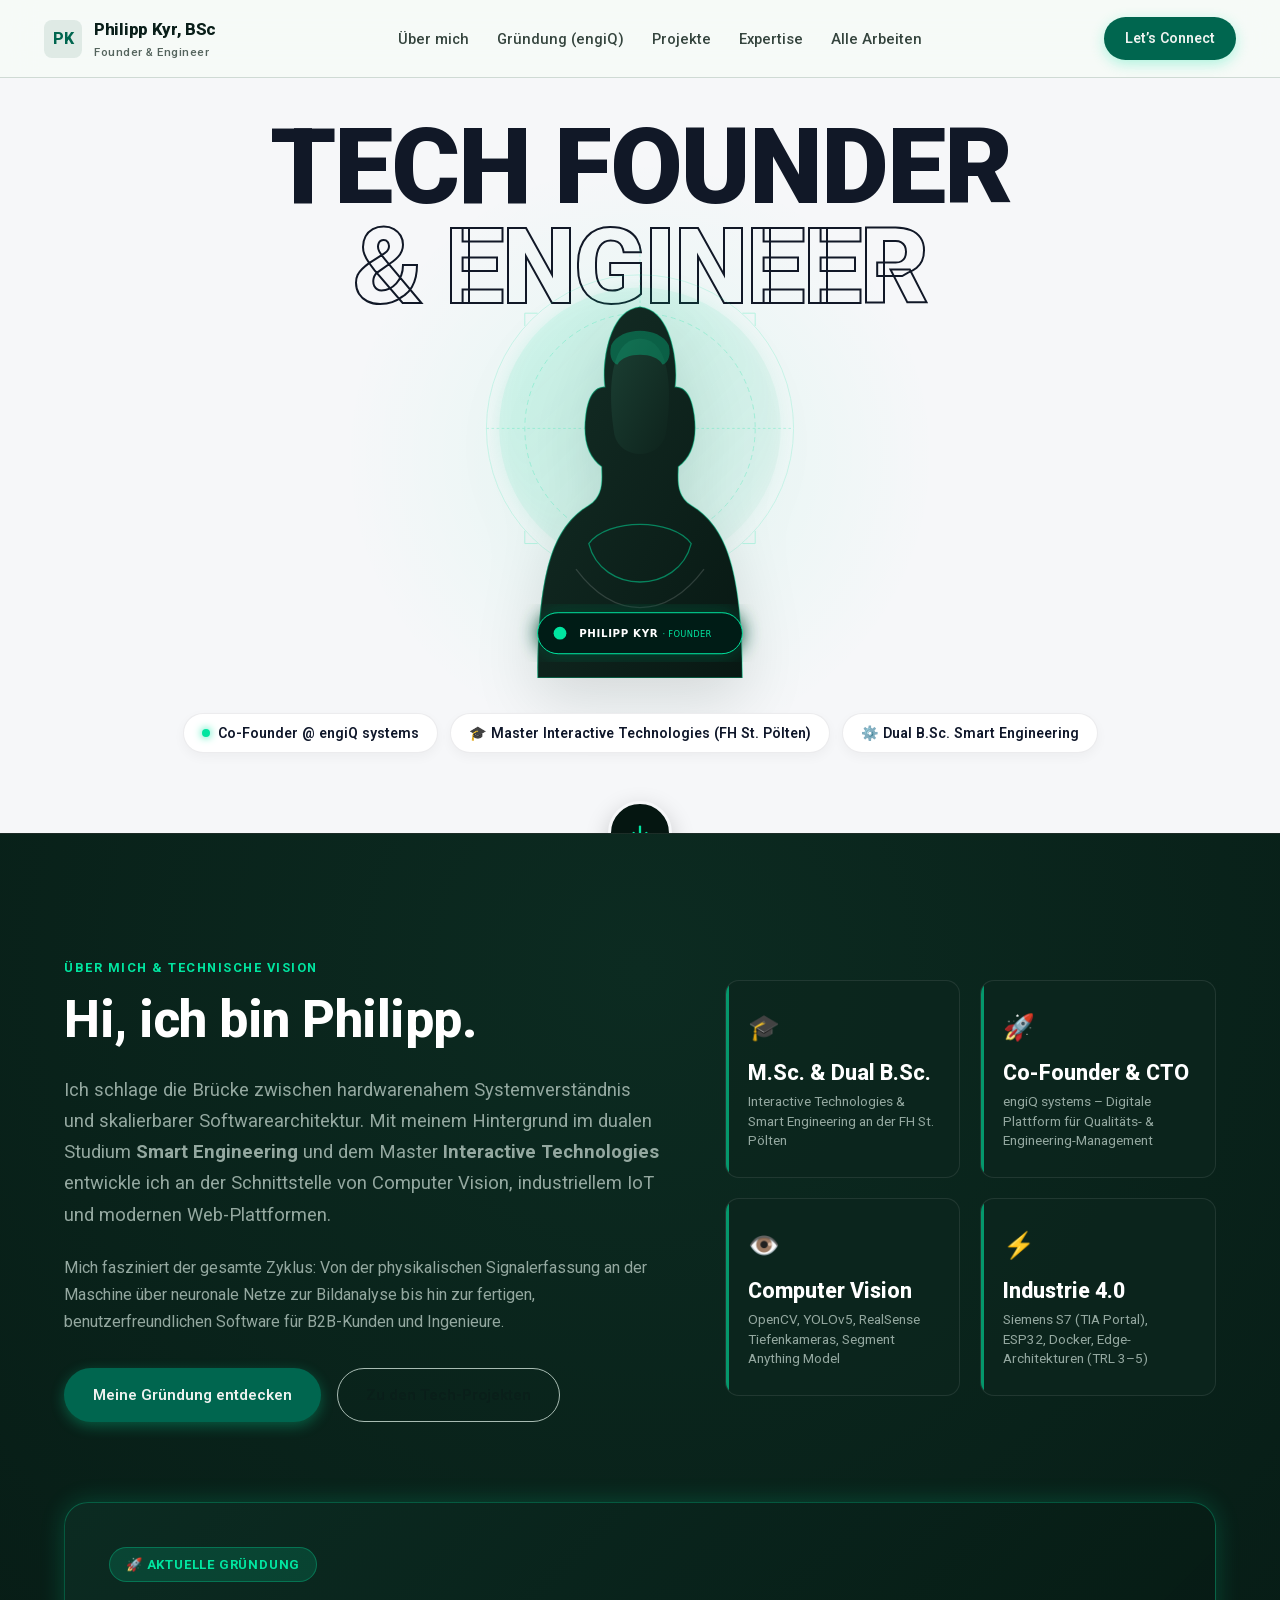
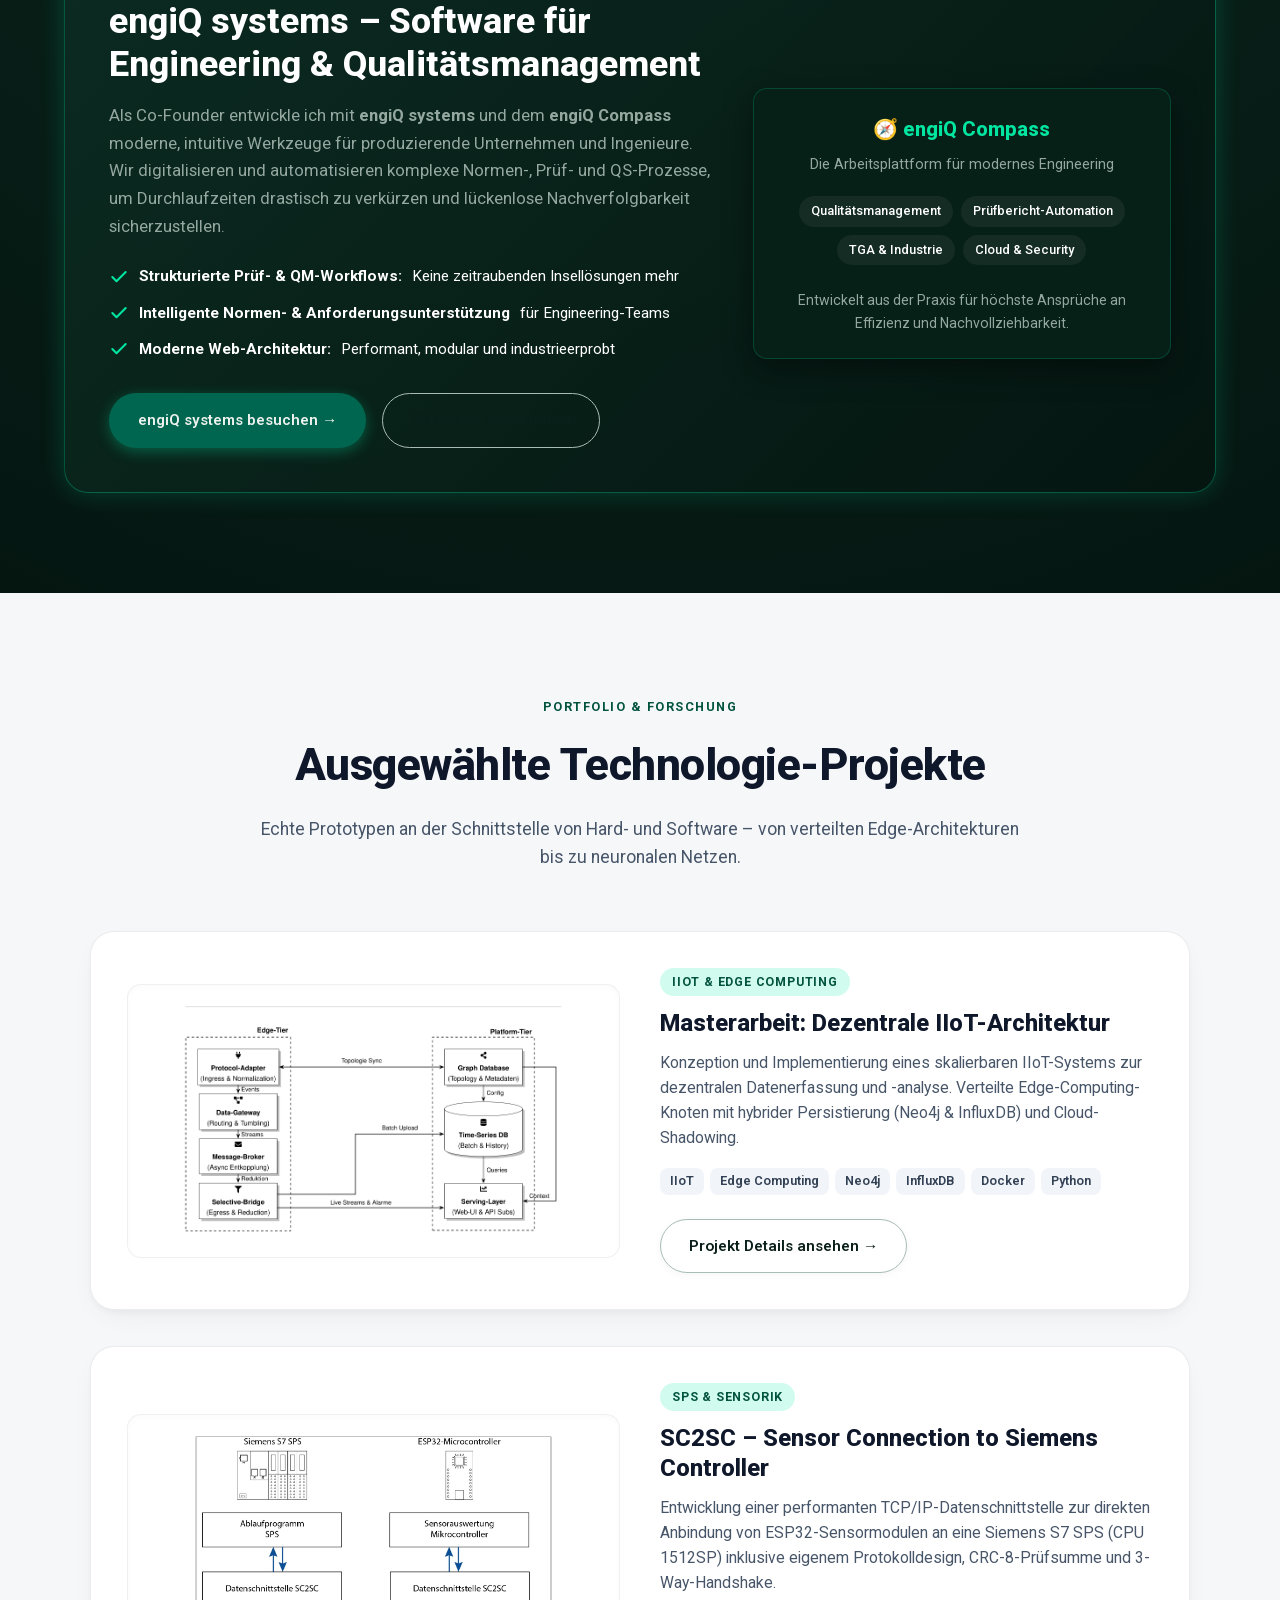
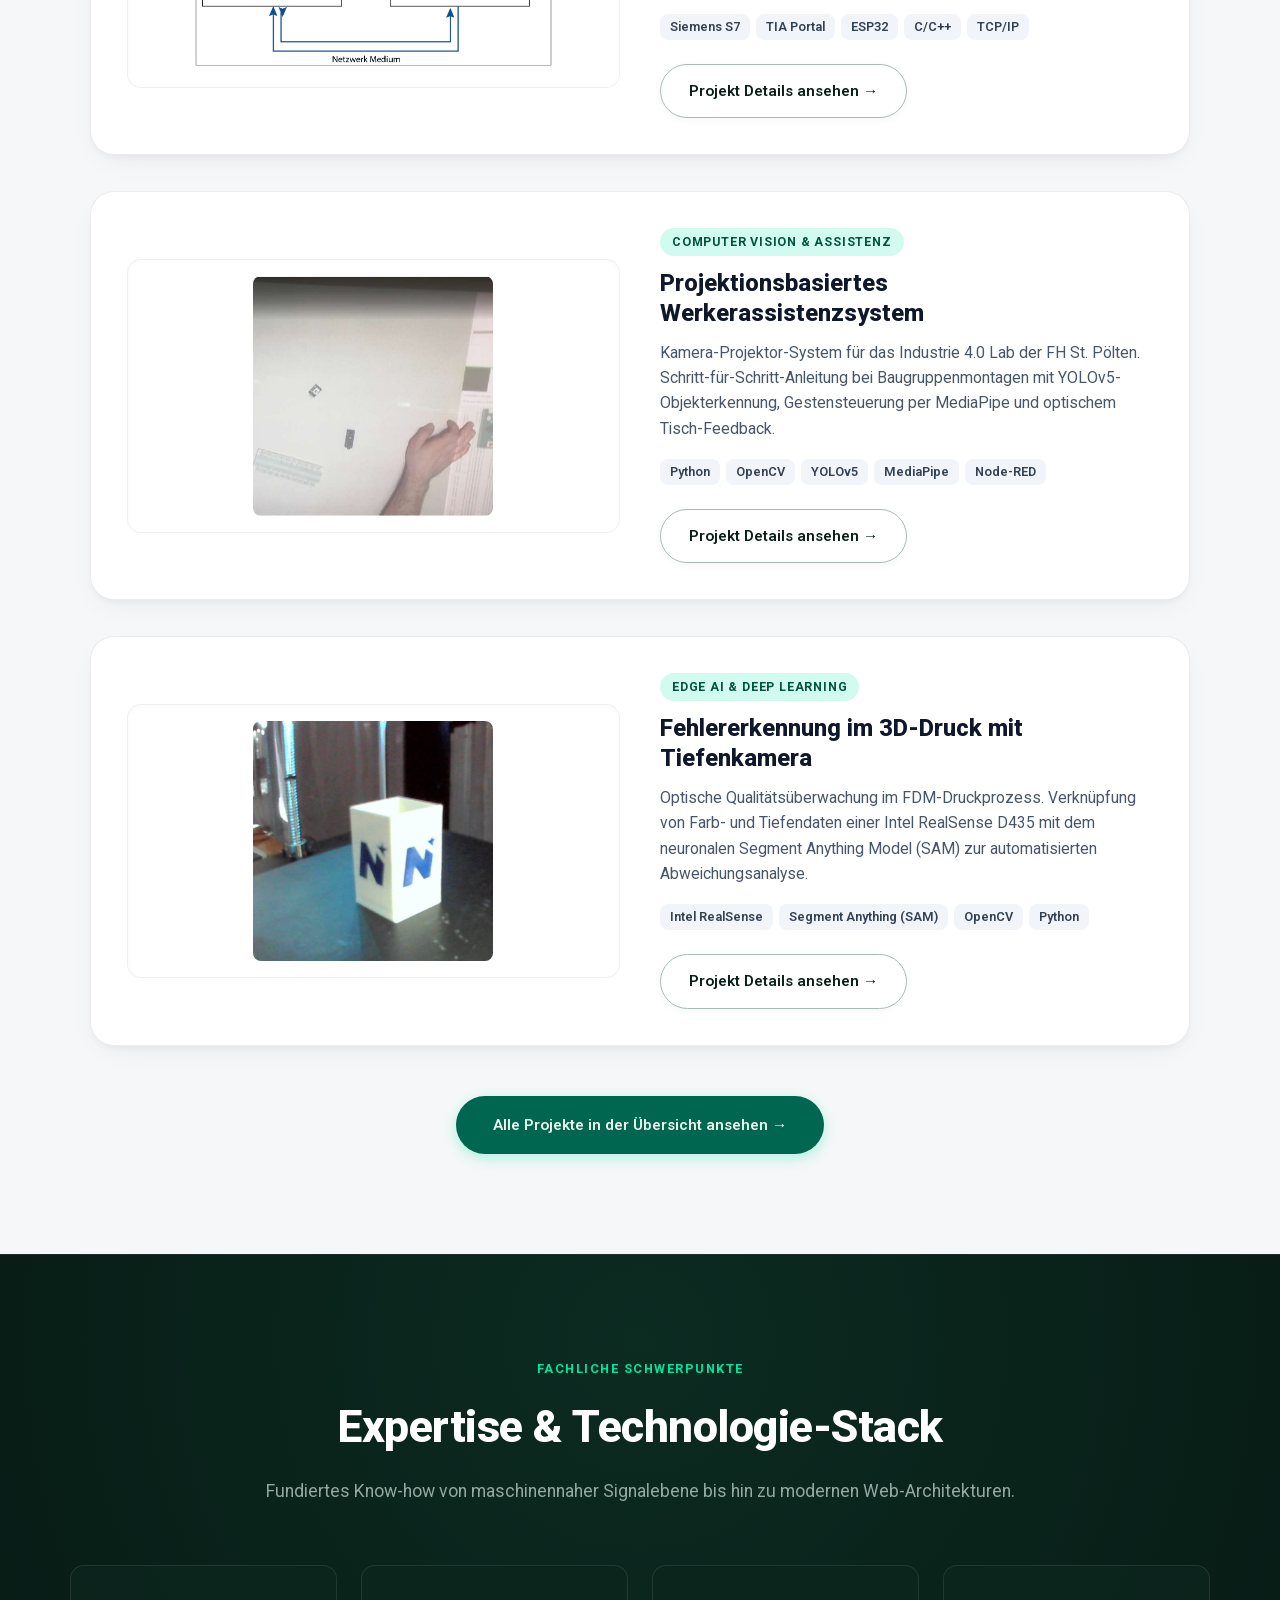
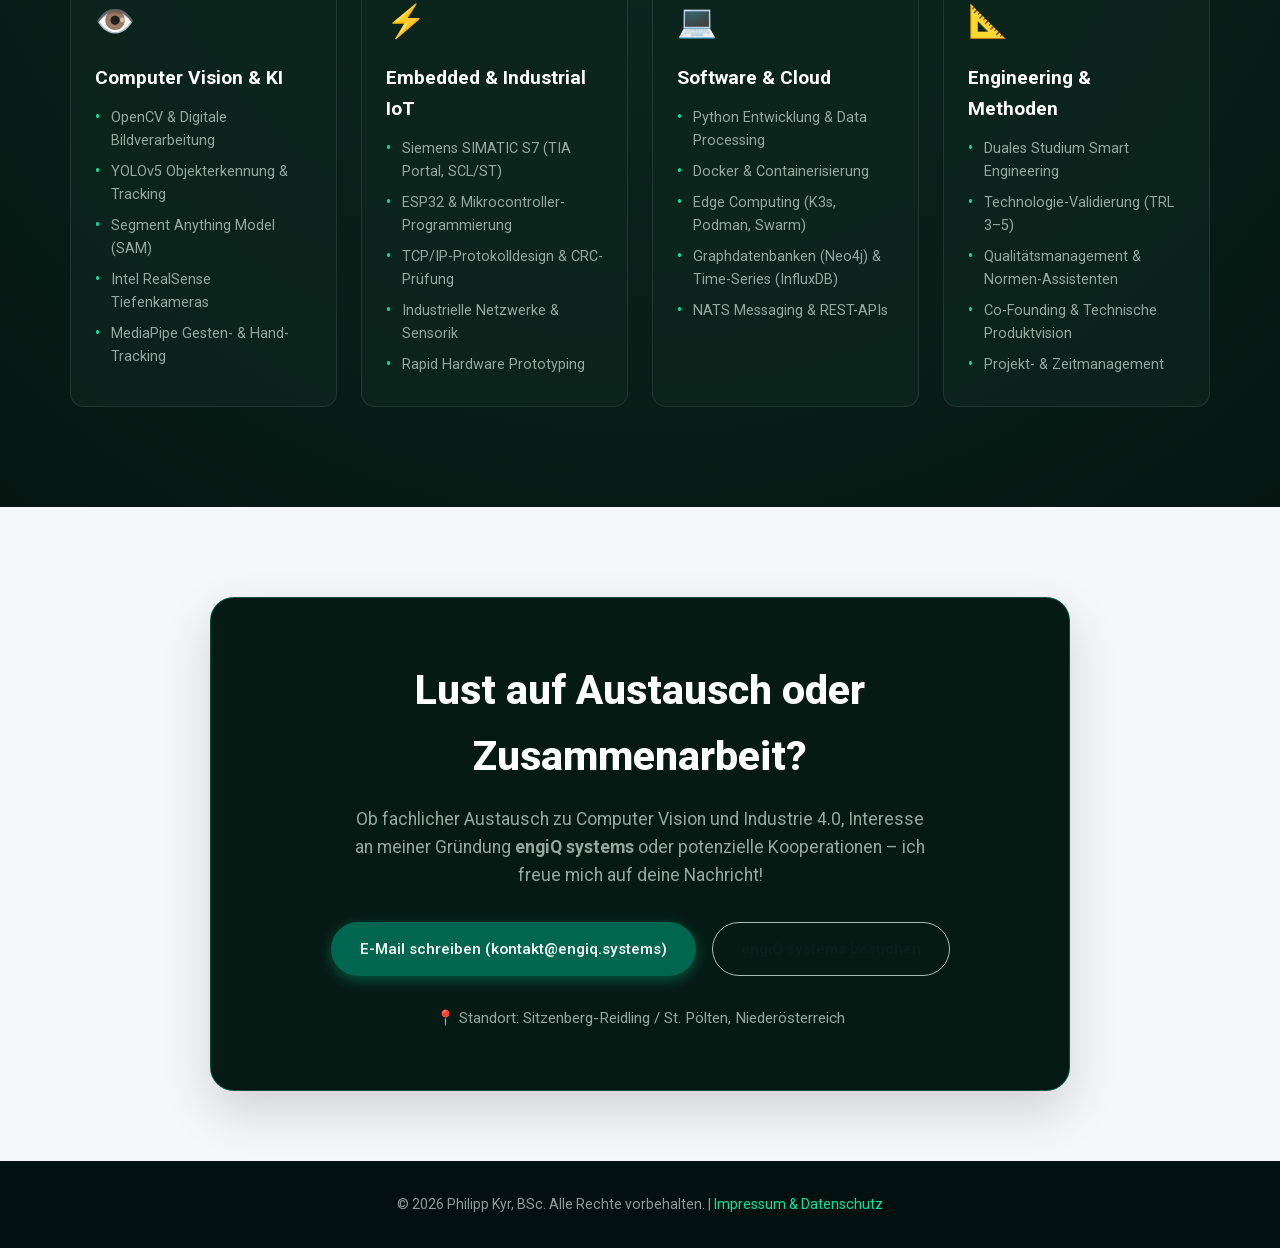
==== index.html @ e26bd209 "Projektseiten, Abbildungen und Sicherheitshaertung Inhalt der Seiten - Neue Projektseite zur STAR-Re" ====
<!DOCTYPE html>
<html lang="de">
<head>
    <meta charset="UTF-8">
    <meta http-equiv="Content-Security-Policy" content="default-src 'self'; img-src 'self' data:; style-src 'self' 'unsafe-inline'; script-src 'self'; font-src 'self'; connect-src 'none'; object-src 'none'; base-uri 'none'; form-action 'none'">
    <meta name="referrer" content="strict-origin-when-cross-origin">
    <meta name="viewport" content="width=device-width, initial-scale=1.0">
    <meta name="description" content="Portfolio von Philipp Kyr, BSc – Tech Founder & Smart Engineer. Computer Vision, Industrie 4.0 und Co-Founder von engiQ systems.">
    <title>Philipp Kyr, BSc – Tech Founder &amp; Engineer</title>
    <link rel="stylesheet" href="css/style.css">
    <link rel="icon" type="image/png" sizes="16x16" href="img/favicon-16.png">
    <link rel="icon" type="image/png" sizes="32x32" href="img/favicon-32.png">
    <link rel="icon" type="image/png" sizes="48x48" href="img/favicon-48.png">
    <link rel="apple-touch-icon" href="img/apple-touch-icon.png">
</head>
<body>

    <!-- Sticky Navigation -->
    <nav class="navbar" id="navbar">
        <div class="nav-container">
            <a href="#hero" class="nav-brand">
                <div class="nav-logo-badge">PK</div>
                <div class="nav-brand-text">
                    <span class="nav-name">Philipp Kyr, BSc</span>
                    <span class="nav-tagline">Founder &amp; Engineer</span>
                </div>
            </a>
            
            <ul class="nav-menu">
                <li><a href="#about" class="nav-link">Über mich</a></li>
                <li><a href="#startup" class="nav-link">Gründung (engiQ)</a></li>
                <li><a href="#projekte" class="nav-link">Projekte</a></li>
                <li><a href="#expertise" class="nav-link">Expertise</a></li>
                <li><a href="projects.html" class="nav-link">Alle Arbeiten</a></li>
            </ul>

            <a href="#kontakt" class="btn btn-primary nav-cta-btn">Let’s Connect</a>
        </div>
    </nav>

    <!-- 1. HERO SECTION (Editorial Bold Typography + Portrait Stage) -->
    <header class="hero-section" id="hero">
        <div class="hero-bg-accent"></div>

        <div class="hero-headline-wrap">
            <h1 class="hero-big-title">
                TECH FOUNDER<br>
                <span class="outline-text">&amp; ENGINEER</span>
            </h1>
        </div>

        <div class="hero-stage">
            <!-- Freigestelltes Porträt (Vektor-Platzhalter, kann durch img/philipp.png ersetzt werden) -->
            <img class="hero-portrait-img" src="img/hero-portrait.svg" alt="Philipp Kyr, BSc, Tech Founder &amp; Engineer">
        </div>

        <div class="hero-meta-bar">
            <div class="hero-pill">
                <span class="dot"></span>
                <span>Co-Founder @ engiQ systems</span>
            </div>
            <div class="hero-pill">
                <span>🎓 Master Interactive Technologies (FH St. Pölten)</span>
            </div>
            <div class="hero-pill">
                <span>⚙️ Dual B.Sc. Smart Engineering</span>
            </div>
        </div>

        <!-- Floating Scroll Badge -->
        <div class="scroll-badge-wrap">
            <a href="#about" class="scroll-badge" aria-label="Nach unten scrollen">
                <svg viewBox="0 0 24 24" fill="none" stroke="currentColor" stroke-width="2.5" stroke-linecap="round" stroke-linejoin="round">
                    <line x1="12" y1="5" x2="12" y2="19"></line>
                    <polyline points="19 12 12 19 5 12"></polyline>
                </svg>
            </a>
        </div>
    </header>

    <!-- 2. STATEMENT & STATS (Dark Tech Section) -->
    <section class="section-dark" id="about">
        <div class="container">
            <div class="about-grid">
                <div class="about-text-col">
                    <span class="section-label">ÜBER MICH &amp; TECHNISCHE VISION</span>
                    <h2>Hi, ich bin Philipp.</h2>
                    <p class="about-pitch">
                        Ich schlage die Brücke zwischen hardwarenahem Systemverständnis und skalierbarer Softwarearchitektur. 
                        Mit meinem Hintergrund im dualen Studium <strong>Smart Engineering</strong> und dem Master <strong>Interactive Technologies</strong> 
                        entwickle ich an der Schnittstelle von Computer Vision, industriellem IoT und modernen Web-Plattformen.
                    </p>
                    <p class="about-pitch" style="font-size: 1rem;">
                        Mich fasziniert der gesamte Zyklus: Von der physikalischen Signalerfassung an der Maschine über neuronale Netze zur Bildanalyse 
                        bis hin zur fertigen, benutzerfreundlichen Software für B2B-Kunden und Ingenieure.
                    </p>
                    <div class="about-actions">
                        <a href="#startup" class="btn btn-primary">Meine Gründung entdecken</a>
                        <a href="#projekte" class="btn btn-secondary">Zu den Tech-Projekten</a>
                    </div>
                </div>

                <!-- 4 Stats Cards Grid -->
                <div class="stats-grid">
                    <div class="stat-card">
                        <div class="stat-icon">🎓</div>
                        <div class="stat-number">M.Sc. &amp; Dual B.Sc.</div>
                        <div class="stat-desc">Interactive Technologies &amp; Smart Engineering an der FH St. Pölten</div>
                    </div>
                    <div class="stat-card">
                        <div class="stat-icon">🚀</div>
                        <div class="stat-number">Co-Founder &amp; CTO</div>
                        <div class="stat-desc">engiQ systems – Digitale Plattform für Qualitäts- &amp; Engineering-Management</div>
                    </div>
                    <div class="stat-card">
                        <div class="stat-icon">👁️</div>
                        <div class="stat-number">Computer Vision</div>
                        <div class="stat-desc">OpenCV, YOLOv5, RealSense Tiefenkameras, Segment Anything Model</div>
                    </div>
                    <div class="stat-card">
                        <div class="stat-icon">⚡</div>
                        <div class="stat-number">Industrie 4.0</div>
                        <div class="stat-desc">Siemens S7 (TIA Portal), ESP32, Docker, Edge-Architekturen (TRL 3–5)</div>
                    </div>
                </div>
            </div>

            <!-- 3. FLAGSHIP SHOWCASE: AKTUELLE GRÜNDUNG (engiQ systems) -->
            <div class="startup-showcase" id="startup">
                <div class="startup-badge">
                    <span>🚀 Aktuelle Gründung</span>
                </div>
                <div class="startup-content-grid">
                    <div class="startup-content">
                        <h3>engiQ systems – Software für Engineering &amp; Qualitätsmanagement</h3>
                        <p>
                            Als Co-Founder entwickle ich mit <strong>engiQ systems</strong> und dem <strong>engiQ Compass</strong> 
                            moderne, intuitive Werkzeuge für produzierende Unternehmen und Ingenieure. Wir digitalisieren und 
                            automatisieren komplexe Normen-, Prüf- und QS-Prozesse, um Durchlaufzeiten drastisch zu verkürzen 
                            und lückenlose Nachverfolgbarkeit sicherzustellen.
                        </p>
                        <ul class="startup-highlights">
                            <li>
                                <svg width="20" height="20" viewBox="0 0 24 24" fill="none" stroke="currentColor" stroke-width="2.5" stroke-linecap="round" stroke-linejoin="round"><polyline points="20 6 9 17 4 12"></polyline></svg>
                                <strong>Strukturierte Prüf- &amp; QM-Workflows:</strong> Keine zeitraubenden Insellösungen mehr
                            </li>
                            <li>
                                <svg width="20" height="20" viewBox="0 0 24 24" fill="none" stroke="currentColor" stroke-width="2.5" stroke-linecap="round" stroke-linejoin="round"><polyline points="20 6 9 17 4 12"></polyline></svg>
                                <strong>Intelligente Normen- &amp; Anforderungsunterstützung</strong> für Engineering-Teams
                            </li>
                            <li>
                                <svg width="20" height="20" viewBox="0 0 24 24" fill="none" stroke="currentColor" stroke-width="2.5" stroke-linecap="round" stroke-linejoin="round"><polyline points="20 6 9 17 4 12"></polyline></svg>
                                <strong>Moderne Web-Architektur:</strong> Performant, modular und industrieerprobt
                            </li>
                        </ul>
                        <div class="about-actions">
                            <a href="https://engiq.systems" target="_blank" rel="noopener" class="btn btn-primary">engiQ systems besuchen →</a>
                            <a href="#kontakt" class="btn btn-secondary">Gespräch vereinbaren</a>
                        </div>
                    </div>

                    <div class="startup-preview-box">
                        <div class="compass-title">🧭 engiQ Compass</div>
                        <div class="compass-sub">Die Arbeitsplattform für modernes Engineering</div>
                        <div class="startup-chip-list">
                            <span class="startup-chip">Qualitätsmanagement</span>
                            <span class="startup-chip">Prüfbericht-Automation</span>
                            <span class="startup-chip">TGA &amp; Industrie</span>
                            <span class="startup-chip">Cloud &amp; Security</span>
                        </div>
                        <p style="font-size: 0.88rem; color: var(--text-light-muted); margin-bottom: 0;">
                            Entwickelt aus der Praxis für höchste Ansprüche an Effizienz und Nachvollziehbarkeit.
                        </p>
                    </div>
                </div>
            </div>
        </div>
    </section>

    <!-- 4. FEATURED TECH PROJECTS (Clean Cards mit klarem Mehrwert) -->
    <section class="section-light" id="projekte">
        <div class="container">
            <div class="section-header">
                <span class="section-label" style="color: #03543f;">PORTFOLIO &amp; FORSCHUNG</span>
                <h2>Ausgewählte Technologie-Projekte</h2>
                <p>Echte Prototypen an der Schnittstelle von Hard- und Software – von verteilten Edge-Architekturen bis zu neuronalen Netzen.</p>
            </div>

            <div class="projects-grid">

                <!-- Project 1: Masterarbeit -->
                <article class="featured-project-card">
                    <div class="project-media-wrap">
                        <img src="img/masterarbeit/c4-container-architektur.png" alt="Architektur Masterarbeit" data-ersatz="img/profil.svg">
                    </div>
                    <div class="project-info-wrap">
                        <span class="project-category-tag">IIoT &amp; Edge Computing</span>
                        <h3 class="project-title">Masterarbeit: Dezentrale IIoT-Architektur</h3>
                        <p class="project-summary">
                            Konzeption und Implementierung eines skalierbaren IIoT-Systems zur dezentralen Datenerfassung und -analyse. 
                            Verteilte Edge-Computing-Knoten mit hybrider Persistierung (Neo4j &amp; InfluxDB) und Cloud-Shadowing.
                        </p>
                        <ul class="project-tech-tags">
                            <li>IIoT</li><li>Edge Computing</li><li>Neo4j</li><li>InfluxDB</li><li>Docker</li><li>Python</li>
                        </ul>
                        <a href="projects/masterarbeit.html" class="btn btn-light">Projekt Details ansehen →</a>
                    </div>
                </article>

                <!-- Project 2: SC2SC -->
                <article class="featured-project-card">
                    <div class="project-media-wrap">
                        <!-- Vollständig gerendertes Schema aus dem PDF (Weißer Hintergrund, alle Texte & Boxen) -->
                        <img src="img/sc2sc/schema.jpg?v=3" alt="SC2SC Schnittstellen Schema">
                    </div>
                    <div class="project-info-wrap">
                        <span class="project-category-tag">SPS &amp; Sensorik</span>
                        <h3 class="project-title">SC2SC – Sensor Connection to Siemens Controller</h3>
                        <p class="project-summary">
                            Entwicklung einer performanten TCP/IP-Datenschnittstelle zur direkten Anbindung von ESP32-Sensormodulen an eine 
                            Siemens S7 SPS (CPU 1512SP) inklusive eigenem Protokolldesign, CRC-8-Prüfsumme und 3-Way-Handshake.
                        </p>
                        <ul class="project-tech-tags">
                            <li>Siemens S7</li><li>TIA Portal</li><li>ESP32</li><li>C/C++</li><li>TCP/IP</li>
                        </ul>
                        <a href="projects/sc2sc-sensor-connection.html" class="btn btn-light">Projekt Details ansehen →</a>
                    </div>
                </article>

                <!-- Project 3: Werkerassistenzsystem -->
                <article class="featured-project-card">
                    <div class="project-media-wrap">
                        <img src="img/werkerassistenz/thumb.jpg" alt="Werkerassistenzsystem" data-ersatz="img/profil.svg">
                    </div>
                    <div class="project-info-wrap">
                        <span class="project-category-tag">Computer Vision &amp; Assistenz</span>
                        <h3 class="project-title">Projektionsbasiertes Werkerassistenzsystem</h3>
                        <p class="project-summary">
                            Kamera-Projektor-System für das Industrie 4.0 Lab der FH St. Pölten. Schritt-für-Schritt-Anleitung 
                            bei Baugruppenmontagen mit YOLOv5-Objekterkennung, Gestensteuerung per MediaPipe und optischem Tisch-Feedback.
                        </p>
                        <ul class="project-tech-tags">
                            <li>Python</li><li>OpenCV</li><li>YOLOv5</li><li>MediaPipe</li><li>Node-RED</li>
                        </ul>
                        <a href="projects/werkerassistenzsystem.html" class="btn btn-light">Projekt Details ansehen →</a>
                    </div>
                </article>

                <!-- Project 4: 3D Druck Fehlererkennung -->
                <article class="featured-project-card">
                    <div class="project-media-wrap">
                        <img src="img/3d-druck/thumb.jpg" alt="Fehlererkennung 3D-Druck" data-ersatz="img/profil.svg">
                    </div>
                    <div class="project-info-wrap">
                        <span class="project-category-tag">Edge AI &amp; Deep Learning</span>
                        <h3 class="project-title">Fehlererkennung im 3D-Druck mit Tiefenkamera</h3>
                        <p class="project-summary">
                            Optische Qualitätsüberwachung im FDM-Druckprozess. Verknüpfung von Farb- und Tiefendaten einer 
                            Intel RealSense D435 mit dem neuronalen Segment Anything Model (SAM) zur automatisierten Abweichungsanalyse.
                        </p>
                        <ul class="project-tech-tags">
                            <li>Intel RealSense</li><li>Segment Anything (SAM)</li><li>OpenCV</li><li>Python</li>
                        </ul>
                        <a href="projects/fehlererkennung-3d-druck.html" class="btn btn-light">Projekt Details ansehen →</a>
                    </div>
                </article>

            </div>

            <div style="text-align: center; margin-top: 50px;">
                <a href="projects.html" class="btn btn-primary" style="padding: 16px 36px;">Alle Projekte in der Übersicht ansehen →</a>
            </div>
        </div>
    </section>

    <!-- 5. EXPERTISE & TECH-STACK MATRIX -->
    <section class="expertise-section" id="expertise">
        <div class="container">
            <div class="section-header">
                <span class="section-label">FACHLICHE SCHWERPUNKTE</span>
                <h2>Expertise &amp; Technologie-Stack</h2>
                <p>Fundiertes Know-how von maschinennaher Signalebene bis hin zu modernen Web-Architekturen.</p>
            </div>

            <div class="expertise-grid">
                <div class="expertise-card">
                    <div class="expertise-card-icon">👁️</div>
                    <h3>Computer Vision &amp; KI</h3>
                    <ul>
                        <li>OpenCV &amp; Digitale Bildverarbeitung</li>
                        <li>YOLOv5 Objekterkennung &amp; Tracking</li>
                        <li>Segment Anything Model (SAM)</li>
                        <li>Intel RealSense Tiefenkameras</li>
                        <li>MediaPipe Gesten- &amp; Hand-Tracking</li>
                    </ul>
                </div>

                <div class="expertise-card">
                    <div class="expertise-card-icon">⚡</div>
                    <h3>Embedded &amp; Industrial IoT</h3>
                    <ul>
                        <li>Siemens SIMATIC S7 (TIA Portal, SCL/ST)</li>
                        <li>ESP32 &amp; Mikrocontroller-Programmierung</li>
                        <li>TCP/IP-Protokolldesign &amp; CRC-Prüfung</li>
                        <li>Industrielle Netzwerke &amp; Sensorik</li>
                        <li>Rapid Hardware Prototyping</li>
                    </ul>
                </div>

                <div class="expertise-card">
                    <div class="expertise-card-icon">💻</div>
                    <h3>Software &amp; Cloud</h3>
                    <ul>
                        <li>Python Entwicklung &amp; Data Processing</li>
                        <li>Docker &amp; Containerisierung</li>
                        <li>Edge Computing (K3s, Podman, Swarm)</li>
                        <li>Graphdatenbanken (Neo4j) &amp; Time-Series (InfluxDB)</li>
                        <li>NATS Messaging &amp; REST-APIs</li>
                    </ul>
                </div>

                <div class="expertise-card">
                    <div class="expertise-card-icon">📐</div>
                    <h3>Engineering &amp; Methoden</h3>
                    <ul>
                        <li>Duales Studium Smart Engineering</li>
                        <li>Technologie-Validierung (TRL 3–5)</li>
                        <li>Qualitätsmanagement &amp; Normen-Assistenten</li>
                        <li>Co-Founding &amp; Technische Produktvision</li>
                        <li>Projekt- &amp; Zeitmanagement</li>
                    </ul>
                </div>
            </div>
        </div>
    </section>

    <!-- 6. CONTACT & FOOTER -->
    <section class="contact-section" id="kontakt">
        <div class="container">
            <div class="contact-card">
                <h2>Lust auf Austausch oder Zusammenarbeit?</h2>
                <p>
                    Ob fachlicher Austausch zu Computer Vision und Industrie 4.0, Interesse an meiner Gründung 
                    <strong>engiQ systems</strong> oder potenzielle Kooperationen – ich freue mich auf deine Nachricht!
                </p>
                <div class="contact-options">
                    <a href="mailto:kontakt@engiq.systems" class="btn btn-primary">E-Mail schreiben (kontakt@engiq.systems)</a>
                    <a href="https://engiq.systems" target="_blank" rel="noopener" class="btn btn-secondary">engiQ systems besuchen</a>
                </div>
                <div style="margin-top: 30px; font-size: 0.95rem; color: var(--text-light-muted);">
                    📍 Standort: Sitzenberg-Reidling / St. Pölten, Niederösterreich
                </div>
            </div>
        </div>
    </section>

    <footer>
        <div class="container">
            <p>&copy; <span id="jahr">2026</span> Philipp Kyr, BSc. Alle Rechte vorbehalten. | <a href="impressum.html">Impressum &amp; Datenschutz</a></p>
        </div>
    </footer>

    <script src="js/seite.js" defer></script>
</body>
</html>
---- css/style.css ----
/* ===== Lokale Schriftart (DSGVO-konform, kein externer Request) ===== */
@font-face {
    font-family: 'Roboto';
    src: url('../fonts/roboto.woff2') format('woff2');
    font-weight: 100 900;
    font-style: normal;
    font-display: swap;
}

/* ===== Design Tokens & CSS Variablen ===== */
:root {
    /* Brand & Accent */
    --accent: #00e5a0;
    --accent-hover: #00c78a;
    --accent-dim: rgba(0, 229, 160, 0.12);
    --accent-glow: rgba(0, 229, 160, 0.28);
    --accent-orange: #ff7a30;

    /* Light Theme (Hero & Featured Cards) */
    --light-bg: #f6f7f9;
    --light-surface: #ffffff;
    --light-border: rgba(15, 23, 42, 0.08);
    --light-border-hover: rgba(0, 229, 160, 0.4);
    --text-dark: #0f172a;
    --text-dark-muted: #475569;

    /* Dark Theme (About, Startup, Deep-Tech Sections) */
    --dark-bg: #051611;
    --dark-gradient: radial-gradient(circle at 50% 10%, #0c2b21 0%, #051611 100%);
    --dark-surface: rgba(12, 38, 30, 0.75);
    --dark-card: #092019;
    --dark-border: rgba(255, 255, 255, 0.09);
    --dark-border-hover: rgba(0, 229, 160, 0.35);
    --text-light: #f1f5f3;
    --text-light-muted: #94a8a0;

    /* Spacing & Transitions */
    --radius-sm: 8px;
    --radius-md: 14px;
    --radius-lg: 24px;
    --radius-full: 9999px;
    --transition: all 0.25s cubic-bezier(0.16, 1, 0.3, 1);
    --shadow-card: 0 10px 30px -10px rgba(0, 0, 0, 0.07), 0 4px 6px -2px rgba(0, 0, 0, 0.04);
    --shadow-glow: 0 0 25px rgba(0, 229, 160, 0.2);
}

/* ===== Universal Reset ===== */
*, *::before, *::after {
    margin: 0;
    padding: 0;
    box-sizing: border-box;
}

html {
    scroll-behavior: smooth;
    scroll-padding-top: 90px;
    font-size: 16px;
}

body {
    font-family: 'Roboto', -apple-system, BlinkMacSystemFont, 'Segoe UI', Arial, sans-serif;
    line-height: 1.6;
    color: var(--text-dark);
    background-color: var(--light-bg);
    overflow-x: hidden;
    -webkit-font-smoothing: antialiased;
}

/* Automatische Dunkel-Darstellung für Projekt-Detailseiten und Impressum */
body.page-dark,
body:has(.project-section),
body:has(.project-entry),
body:has(.legal) {
    background: var(--dark-gradient);
    color: var(--text-light);
    min-height: 100vh;
}

.legal section {
    background: var(--dark-surface);
    border: 1px solid var(--dark-border);
    border-radius: var(--radius-md);
    padding: 28px 32px;
    margin-bottom: 24px;
    color: var(--text-light);
}

.legal section h2 {
    color: #ffffff;
    font-size: 1.35rem;
    margin-bottom: 12px;
    border-bottom: 1px solid var(--dark-border);
    padding-bottom: 6px;
}

.legal section p {
    color: var(--text-light-muted);
    font-size: 0.95rem;
}

.legal section p + p {
    margin-top: 10px;
}

/* Header-Styling für Detail- und Unterseiten */
header:not(.hero-section) {
    text-align: center;
    padding: 60px 20px 35px;
}

header:not(.hero-section) h1 {
    font-size: clamp(2rem, 3.8vw, 3rem);
    font-weight: 800;
    color: #ffffff;
    letter-spacing: -0.5px;
    margin-bottom: 10px;
}

header:not(.hero-section) p {
    font-size: 1.15rem;
    color: var(--text-light-muted);
    max-width: 760px;
    margin: 0 auto;
}

/* Navigation für Projekt-Detailseiten */
nav:not(.navbar) {
    background-color: rgba(5, 22, 17, 0.88);
    backdrop-filter: blur(14px);
    -webkit-backdrop-filter: blur(14px);
    border-bottom: 1px solid var(--dark-border);
    position: sticky;
    top: 0;
    z-index: 50;
}

nav:not(.navbar) ul {
    list-style: none;
    display: flex;
    flex-wrap: wrap;
    justify-content: center;
    padding: 15px 12px;
    gap: 12px 28px;
}

nav:not(.navbar) a {
    color: var(--text-light-muted);
    font-size: 0.92rem;
    font-weight: 500;
    transition: var(--transition);
}

nav:not(.navbar) a:hover {
    color: var(--accent);
}

a {
    color: inherit;
    text-decoration: none;
    transition: var(--transition);
}

img {
    max-width: 100%;
    height: auto;
    display: block;
}

/* ===== Layout Container ===== */
.container {
    max-width: 1200px;
    margin: 0 auto;
    padding: 0 24px;
}

/* ===== Buttons ===== */
.btn {
    display: inline-flex;
    align-items: center;
    justify-content: center;
    gap: 10px;
    padding: 14px 28px;
    font-size: 0.95rem;
    font-weight: 600;
    border-radius: var(--radius-full);
    border: none;
    cursor: pointer;
    transition: var(--transition);
    text-decoration: none;
}

.btn-primary {
    background-color: var(--accent);
    color: #03150f;
    box-shadow: 0 4px 14px rgba(0, 229, 160, 0.3);
}

.btn-primary:hover {
    background-color: var(--accent-hover);
    transform: translateY(-2px);
    box-shadow: 0 6px 20px rgba(0, 229, 160, 0.45);
    color: #03150f;
}

.btn-secondary {
    background-color: transparent;
    color: var(--text-light);
    border: 1px solid var(--dark-border);
}

.btn-secondary:hover {
    background-color: rgba(255, 255, 255, 0.08);
    border-color: var(--accent);
    color: var(--accent);
    transform: translateY(-2px);
}

.btn-light {
    background-color: #ffffff;
    color: var(--text-dark);
    border: 1px solid var(--light-border);
    box-shadow: 0 2px 8px rgba(0, 0, 0, 0.04);
}

.btn-light:hover {
    border-color: var(--accent);
    color: #03150f;
    background-color: var(--accent);
    transform: translateY(-2px);
}

/* ===== Sticky Navigation Bar ===== */
.navbar {
    position: sticky;
    top: 0;
    z-index: 100;
    background-color: rgba(246, 247, 249, 0.88);
    backdrop-filter: blur(16px);
    -webkit-backdrop-filter: blur(16px);
    border-bottom: 1px solid var(--light-border);
    transition: var(--transition);
}

.nav-dark-override {
    background-color: rgba(5, 22, 17, 0.88);
    border-bottom-color: var(--dark-border);
}

.nav-container {
    max-width: 1240px;
    margin: 0 auto;
    padding: 16px 24px;
    display: flex;
    align-items: center;
    justify-content: space-between;
}

.nav-brand {
    display: flex;
    align-items: center;
    gap: 12px;
}

.nav-logo-badge {
    width: 38px;
    height: 38px;
    border-radius: var(--radius-sm);
    background: #061a14;
    color: var(--accent);
    display: flex;
    align-items: center;
    justify-content: center;
    font-weight: 800;
    font-size: 1rem;
    border: 1px solid rgba(0, 229, 160, 0.3);
    box-shadow: 0 2px 8px rgba(0, 229, 160, 0.15);
}

.nav-brand-text {
    display: flex;
    flex-direction: column;
}

.nav-name {
    font-size: 1.05rem;
    font-weight: 800;
    letter-spacing: -0.3px;
    color: var(--text-dark);
}

.nav-dark-override .nav-name {
    color: var(--text-light);
}

.nav-tagline {
    font-size: 0.72rem;
    font-weight: 500;
    color: var(--text-dark-muted);
    letter-spacing: 0.5px;
    text-transform: uppercase;
}

.nav-dark-override .nav-tagline {
    color: var(--text-light-muted);
}

.nav-menu {
    display: flex;
    align-items: center;
    gap: 28px;
    list-style: none;
}

.nav-link {
    font-size: 0.92rem;
    font-weight: 500;
    color: var(--text-dark-muted);
    position: relative;
    padding: 6px 0;
}

.nav-dark-override .nav-link {
    color: var(--text-light-muted);
}

.nav-link:hover, .nav-link.active {
    color: var(--text-dark);
}

.nav-dark-override .nav-link:hover {
    color: var(--accent);
}

.nav-link::after {
    content: '';
    position: absolute;
    bottom: 0;
    left: 0;
    width: 0%;
    height: 2px;
    background-color: var(--accent);
    transition: width 0.25s ease;
}

.nav-link:hover::after {
    width: 100%;
}

.nav-cta-btn {
    padding: 9px 20px;
    font-size: 0.88rem;
}

/* ========================================================
   HERO SECTION (Qurifolio-Inspired: Big Typography + Portrait)
   ======================================================== */
.hero-section {
    position: relative;
    background-color: var(--light-bg);
    padding: 40px 20px 80px;
    overflow: hidden;
    display: flex;
    flex-direction: column;
    align-items: center;
    min-height: 82vh;
    justify-content: center;
}

.hero-bg-accent {
    position: absolute;
    top: 50%;
    left: 50%;
    transform: translate(-50%, -50%);
    width: 600px;
    height: 600px;
    background: radial-gradient(circle, rgba(0, 229, 160, 0.08) 0%, rgba(246, 247, 249, 0) 70%);
    pointer-events: none;
    z-index: 1;
}

/* Big Display Typography Layer */
.hero-headline-wrap {
    position: relative;
    width: 100%;
    max-width: 1180px;
    text-align: center;
    z-index: 2;
    pointer-events: none;
    user-select: none;
}

.hero-big-title {
    font-size: clamp(3rem, 8.2vw, 7.8rem);
    font-weight: 900;
    line-height: 0.95;
    letter-spacing: -2px;
    color: #111827;
    text-transform: uppercase;
    margin: 0 auto;
}

.hero-big-title .outline-text {
    -webkit-text-stroke: 2px #111827;
    color: transparent;
    transition: color 0.4s ease;
}

/* Portrait & Center Stage */
.hero-stage {
    position: relative;
    width: 100%;
    max-width: 680px;
    height: 480px;
    margin-top: -120px;
    display: flex;
    justify-content: center;
    align-items: flex-end;
    z-index: 3;
}

.hero-portrait-img {
    height: 100%;
    max-height: 520px;
    width: auto;
    object-fit: contain;
    filter: drop-shadow(0 20px 30px rgba(0, 0, 0, 0.12));
    transition: transform 0.4s ease;
}

.hero-portrait-img:hover {
    transform: scale(1.02);
}

/* Floating Badges in Hero */
.hero-meta-bar {
    position: relative;
    z-index: 4;
    display: flex;
    flex-wrap: wrap;
    justify-content: center;
    gap: 12px;
    margin-top: 35px;
}

.hero-pill {
    display: inline-flex;
    align-items: center;
    gap: 8px;
    padding: 8px 18px;
    background: #ffffff;
    border: 1px solid var(--light-border);
    border-radius: var(--radius-full);
    font-size: 0.88rem;
    font-weight: 600;
    color: var(--text-dark);
    box-shadow: 0 4px 12px rgba(0, 0, 0, 0.04);
}

.hero-pill .dot {
    width: 8px;
    height: 8px;
    border-radius: 50%;
    background-color: var(--accent);
    box-shadow: 0 0 8px var(--accent);
}

/* Floating Circular Scroll Down Button */
.scroll-badge-wrap {
    position: absolute;
    bottom: -32px;
    left: 50%;
    transform: translateX(-50%);
    z-index: 10;
}

.scroll-badge {
    width: 64px;
    height: 64px;
    border-radius: 50%;
    background: #051611;
    border: 3px solid #f6f7f9;
    color: var(--accent);
    display: flex;
    flex-direction: column;
    align-items: center;
    justify-content: center;
    box-shadow: 0 8px 25px rgba(0, 0, 0, 0.2);
    transition: var(--transition);
    cursor: pointer;
}

.scroll-badge:hover {
    transform: scale(1.1);
    border-color: var(--accent);
    box-shadow: 0 8px 30px rgba(0, 229, 160, 0.4);
}

.scroll-badge svg {
    width: 22px;
    height: 22px;
    animation: bounce 2s infinite;
}

@keyframes bounce {
    0%, 20%, 50%, 80%, 100% { transform: translateY(0); }
    40% { transform: translateY(4px); }
    60% { transform: translateY(2px); }
}

/* ========================================================
   DARK SECTION: ABOUT & STATS (Qurifolio-Inspired Statement)
   ======================================================== */
.section-dark {
    background: var(--dark-gradient);
    color: var(--text-light);
    padding: 120px 20px 100px;
    position: relative;
    border-top: 1px solid var(--dark-border);
}

.about-grid {
    display: grid;
    grid-template-columns: 1.1fr 0.9fr;
    gap: 60px;
    align-items: center;
}

.section-label {
    display: inline-block;
    font-size: 0.8rem;
    font-weight: 700;
    letter-spacing: 1.5px;
    text-transform: uppercase;
    color: var(--accent);
    margin-bottom: 12px;
}

.about-text-col h2 {
    font-size: clamp(2rem, 4vw, 3.2rem);
    font-weight: 800;
    line-height: 1.15;
    letter-spacing: -0.5px;
    margin-bottom: 24px;
    color: #ffffff;
}

.about-pitch {
    font-size: 1.15rem;
    line-height: 1.7;
    color: var(--text-light-muted);
    margin-bottom: 24px;
}

.about-actions {
    display: flex;
    flex-wrap: wrap;
    gap: 16px;
    margin-top: 32px;
}

/* 4-Stat Cards Grid */
.stats-grid {
    display: grid;
    grid-template-columns: 1fr 1fr;
    gap: 20px;
}

.stat-card {
    background: var(--dark-surface);
    border: 1px solid var(--dark-border);
    border-radius: var(--radius-md);
    padding: 26px 22px;
    transition: var(--transition);
    position: relative;
    overflow: hidden;
}

.stat-card::before {
    content: '';
    position: absolute;
    top: 0;
    left: 0;
    width: 3px;
    height: 100%;
    background: var(--accent);
    opacity: 0.6;
    transition: opacity 0.3s ease;
}

.stat-card:hover {
    transform: translateY(-4px);
    border-color: var(--dark-border-hover);
    box-shadow: 0 8px 24px rgba(0, 0, 0, 0.3);
}

.stat-card:hover::before {
    opacity: 1;
}

.stat-icon {
    font-size: 1.6rem;
    margin-bottom: 12px;
    color: var(--accent);
}

.stat-number {
    font-size: 1.35rem;
    font-weight: 800;
    color: #ffffff;
    margin-bottom: 6px;
    line-height: 1.2;
}

.stat-desc {
    font-size: 0.85rem;
    color: var(--text-light-muted);
    line-height: 1.45;
}

/* ========================================================
   FLAGSHIP SHOWCASE: AKTUELLE GRÜNDUNG (engiQ systems)
   ======================================================== */
.startup-showcase {
    margin-top: 80px;
    background: linear-gradient(135deg, rgba(12, 44, 34, 0.95) 0%, rgba(5, 22, 17, 0.98) 100%);
    border: 1px solid rgba(0, 229, 160, 0.3);
    border-radius: var(--radius-lg);
    padding: 44px;
    box-shadow: var(--shadow-glow);
    position: relative;
    overflow: hidden;
}

.startup-badge {
    display: inline-flex;
    align-items: center;
    gap: 8px;
    background: rgba(0, 229, 160, 0.15);
    color: var(--accent);
    border: 1px solid rgba(0, 229, 160, 0.3);
    padding: 6px 16px;
    border-radius: var(--radius-full);
    font-size: 0.82rem;
    font-weight: 700;
    letter-spacing: 0.8px;
    text-transform: uppercase;
    margin-bottom: 18px;
}

.startup-content-grid {
    display: grid;
    grid-template-columns: 1.3fr 0.9fr;
    gap: 40px;
    align-items: center;
}

.startup-content h3 {
    font-size: clamp(1.6rem, 2.8vw, 2.4rem);
    font-weight: 800;
    color: #ffffff;
    margin-bottom: 16px;
    line-height: 1.2;
}

.startup-content p {
    font-size: 1.05rem;
    color: var(--text-light-muted);
    line-height: 1.65;
    margin-bottom: 24px;
}

.startup-highlights {
    list-style: none;
    display: flex;
    flex-direction: column;
    gap: 12px;
    margin-bottom: 30px;
}

.startup-highlights li {
    display: flex;
    align-items: center;
    gap: 10px;
    font-size: 0.95rem;
    color: #ffffff;
}

.startup-highlights li svg {
    color: var(--accent);
    flex-shrink: 0;
}

.startup-preview-box {
    background: #061f17;
    border: 1px solid rgba(0, 229, 160, 0.2);
    border-radius: var(--radius-md);
    padding: 24px;
    text-align: center;
    box-shadow: 0 10px 30px rgba(0, 0, 0, 0.4);
}

.startup-preview-box .compass-title {
    font-size: 1.25rem;
    font-weight: 800;
    color: var(--accent);
    margin-bottom: 8px;
}

.startup-preview-box .compass-sub {
    font-size: 0.9rem;
    color: var(--text-light-muted);
    margin-bottom: 20px;
}

.startup-chip-list {
    display: flex;
    flex-wrap: wrap;
    gap: 8px;
    justify-content: center;
    margin-bottom: 24px;
}

.startup-chip {
    background: rgba(255, 255, 255, 0.06);
    color: #ffffff;
    border-radius: var(--radius-full);
    padding: 5px 12px;
    font-size: 0.8rem;
    font-weight: 500;
}

/* ========================================================
   FEATURED PROJECTS (Qurifolio-Inspired Clean Project Cards)
   ======================================================== */
.section-light {
    background-color: var(--light-bg);
    padding: 100px 20px;
    position: relative;
}

.section-header {
    text-align: center;
    max-width: 760px;
    margin: 0 auto 60px;
}

.section-header h2 {
    font-size: clamp(2rem, 3.5vw, 2.8rem);
    font-weight: 800;
    letter-spacing: -0.5px;
    color: var(--text-dark);
    margin-bottom: 14px;
}

.section-header p {
    font-size: 1.1rem;
    color: var(--text-dark-muted);
}

.projects-grid {
    display: flex;
    flex-direction: column;
    gap: 36px;
    max-width: 1100px;
    margin: 0 auto;
}

/* Single Featured Project Card */
.featured-project-card {
    background: var(--light-surface);
    border: 1px solid var(--light-border);
    border-radius: var(--radius-lg);
    padding: 36px;
    display: grid;
    grid-template-columns: 1.1fr 1.1fr;
    gap: 40px;
    align-items: center;
    box-shadow: var(--shadow-card);
    transition: var(--transition);
}

.featured-project-card:hover {
    transform: translateY(-5px);
    border-color: var(--light-border-hover);
    box-shadow: 0 20px 40px -15px rgba(0, 0, 0, 0.1);
}

.project-media-wrap {
    background: #ffffff;
    border: 1px solid rgba(0, 0, 0, 0.06);
    border-radius: var(--radius-md);
    padding: 16px;
    display: flex;
    align-items: center;
    justify-content: center;
    min-height: 260px;
    box-shadow: inset 0 2px 6px rgba(0, 0, 0, 0.02);
    overflow: hidden;
}

.project-media-wrap img {
    max-height: 240px;
    width: auto;
    object-fit: contain;
    border-radius: var(--radius-sm);
    transition: transform 0.4s ease;
}

.featured-project-card:hover .project-media-wrap img {
    transform: scale(1.04);
}

.project-info-wrap {
    display: flex;
    flex-direction: column;
    align-items: flex-start;
}

.project-category-tag {
    font-size: 0.78rem;
    font-weight: 700;
    text-transform: uppercase;
    letter-spacing: 0.8px;
    color: #03543f;
    background: rgba(0, 229, 160, 0.18);
    padding: 4px 12px;
    border-radius: var(--radius-full);
    margin-bottom: 12px;
}

.project-title {
    font-size: 1.5rem;
    font-weight: 800;
    color: var(--text-dark);
    margin-bottom: 12px;
    line-height: 1.25;
}

.project-summary {
    font-size: 0.98rem;
    color: var(--text-dark-muted);
    line-height: 1.6;
    margin-bottom: 18px;
}

.project-tech-tags {
    display: flex;
    flex-wrap: wrap;
    gap: 6px;
    margin-bottom: 24px;
    list-style: none;
}

.project-tech-tags li {
    background: #f1f5f9;
    color: #334155;
    padding: 3px 10px;
    border-radius: var(--radius-sm);
    font-size: 0.8rem;
    font-weight: 600;
}

/* ========================================================
   EXPERTISE & TECH-STACK MATRIX
   ======================================================== */
.expertise-section {
    background: var(--dark-gradient);
    color: var(--text-light);
    padding: 100px 20px;
    border-top: 1px solid var(--dark-border);
}

.expertise-section .section-header h2 {
    color: #ffffff;
}

.expertise-section .section-header p {
    color: var(--text-light-muted);
}

.expertise-grid {
    display: grid;
    grid-template-columns: repeat(auto-fit, minmax(260px, 1fr));
    gap: 24px;
    max-width: 1140px;
    margin: 0 auto;
}

.expertise-card {
    background: var(--dark-surface);
    border: 1px solid var(--dark-border);
    border-radius: var(--radius-md);
    padding: 30px 24px;
    transition: var(--transition);
}

.expertise-card:hover {
    transform: translateY(-4px);
    border-color: var(--dark-border-hover);
    box-shadow: 0 10px 30px rgba(0, 0, 0, 0.25);
}

.expertise-card-icon {
    font-size: 2rem;
    margin-bottom: 16px;
    display: inline-block;
}

.expertise-card h3 {
    font-size: 1.2rem;
    font-weight: 700;
    color: #ffffff;
    margin-bottom: 12px;
}

.expertise-card ul {
    list-style: none;
    display: flex;
    flex-direction: column;
    gap: 8px;
}

.expertise-card li {
    font-size: 0.9rem;
    color: var(--text-light-muted);
    position: relative;
    padding-left: 16px;
}

.expertise-card li::before {
    content: '•';
    position: absolute;
    left: 0;
    color: var(--accent);
    font-weight: bold;
}

/* ========================================================
   CONTACT & FOOTER
   ======================================================== */
.contact-section {
    background: var(--light-bg);
    padding: 90px 20px 70px;
}

.contact-card {
    background: #061a14;
    border: 1px solid rgba(0, 229, 160, 0.25);
    border-radius: var(--radius-lg);
    padding: 60px 40px;
    text-align: center;
    max-width: 860px;
    margin: 0 auto;
    color: #ffffff;
    box-shadow: 0 20px 50px rgba(0, 0, 0, 0.15);
}

.contact-card h2 {
    font-size: clamp(1.8rem, 3.2vw, 2.6rem);
    font-weight: 800;
    margin-bottom: 16px;
}

.contact-card p {
    font-size: 1.1rem;
    color: var(--text-light-muted);
    max-width: 580px;
    margin: 0 auto 32px;
}

.contact-options {
    display: flex;
    flex-wrap: wrap;
    justify-content: center;
    gap: 16px;
}

footer {
    background-color: #03100c;
    border-top: 1px solid rgba(255, 255, 255, 0.06);
    color: var(--text-light-muted);
    text-align: center;
    padding: 30px 20px;
    font-size: 0.88rem;
}

footer a {
    color: var(--accent);
}

footer a:hover {
    text-decoration: underline;
}

/* ========================================================
   LEGACY / DETAIL PAGES SUPPORT (projects/*.html & projects.html)
   ======================================================== */
.project-entry {
    display: flex;
    align-items: flex-start;
    gap: 30px;
    padding: 30px;
    margin-bottom: 30px;
    background: var(--dark-surface);
    border: 1px solid var(--dark-border);
    border-radius: var(--radius-md);
    transition: var(--transition);
}

.project-entry:hover {
    transform: translateY(-4px);
    border-color: var(--accent);
}

.project-thumbnail {
    width: 140px;
    height: 140px;
    flex-shrink: 0;
    object-fit: cover;
    border-radius: var(--radius-md);
    border: 2px solid var(--dark-border);
    background: #ffffff;
}

.project-content {
    flex: 1;
}

.project-content h2 {
    font-size: 1.35rem;
    color: #ffffff;
    margin-bottom: 10px;
}

.project-content p {
    color: var(--text-light-muted);
    font-size: 0.95rem;
}

.project-section {
    background: var(--dark-surface);
    border: 1px solid var(--dark-border);
    border-radius: var(--radius-md);
    padding: 36px;
    margin-bottom: 30px;
    color: var(--text-light);
}

.project-section h2 {
    font-size: 1.4rem;
    color: #ffffff;
    margin-top: 24px;
    margin-bottom: 12px;
    border-bottom: 1px solid var(--dark-border);
    padding-bottom: 6px;
}

.project-section h2:first-of-type {
    margin-top: 0;
}

.project-section p {
    color: var(--text-light-muted);
    font-size: 1rem;
}

.project-section p + p {
    margin-top: 14px;
}

/* Ensure all schematics and images inside detail galleries have safe white backgrounds */
.image-gallery {
    display: flex;
    flex-wrap: wrap;
    justify-content: center;
    gap: 24px;
    padding: 24px;
    margin: 28px 0;
    background-color: rgba(5, 20, 15, 0.9);
    border-radius: var(--radius-md);
    border: 1px solid var(--dark-border);
}

.image-gallery figure {
    width: 320px;
    text-align: center;
    background: #081d16;
    border-radius: var(--radius-sm);
    padding: 12px;
    border: 1px solid rgba(255, 255, 255, 0.05);
}

.image-gallery img {
    width: 100%;
    height: 220px;
    object-fit: contain;
    background-color: #ffffff;
    border-radius: 6px;
    box-shadow: 0 4px 12px rgba(0, 0, 0, 0.25);
}

.image-gallery figcaption {
    margin-top: 10px;
    font-size: 0.88rem;
    color: var(--text-light-muted);
}

.project-meta {
    display: flex;
    flex-wrap: wrap;
    gap: 12px 30px;
    margin: 0 0 35px;
    padding: 18px 24px;
    background-color: var(--dark-surface);
    border-left: 4px solid var(--accent);
    border-radius: var(--radius-sm);
    color: var(--text-light-muted);
    font-size: 0.92rem;
}

.project-meta strong {
    color: #ffffff;
}

.tags {
    display: flex;
    flex-wrap: wrap;
    gap: 8px;
    margin: 15px 0;
    list-style: none;
}

.tags li {
    padding: 4px 12px;
    font-size: 0.82rem;
    font-weight: 600;
    color: var(--accent);
    background-color: rgba(0, 229, 160, 0.1);
    border: 1px solid rgba(0, 229, 160, 0.2);
    border-radius: var(--radius-full);
}

.list {
    margin: 15px 0 20px 20px;
    color: var(--text-light-muted);
}

.list li {
    margin-bottom: 8px;
}

.list strong {
    color: #ffffff;
}

/* ========================================================
   RESPONSIVENESS (Mobile & Tablet Optimization)
   ======================================================== */
@media (max-width: 992px) {
    .about-grid, .startup-content-grid, .featured-project-card {
        grid-template-columns: 1fr;
        gap: 36px;
    }

    .hero-stage {
        height: 380px;
        margin-top: -80px;
    }

    .hero-portrait-img {
        max-height: 400px;
    }

    .stats-grid {
        grid-template-columns: 1fr 1fr;
    }
}

@media (max-width: 768px) {
    .nav-menu {
        display: none;
    }

    .hero-section {
        padding: 40px 16px 70px;
        min-height: auto;
    }

    .hero-stage {
        height: 300px;
        margin-top: -50px;
    }

    .hero-portrait-img {
        max-height: 320px;
    }

    .stats-grid {
        grid-template-columns: 1fr;
    }

    .featured-project-card {
        padding: 24px;
    }

    .project-entry {
        flex-direction: column;
        align-items: center;
        text-align: center;
    }

    .project-thumbnail {
        width: 120px;
        height: 120px;
    }

    .startup-showcase {
        padding: 28px 20px;
    }

    .contact-card {
        padding: 40px 20px;
    }

    .image-gallery figure {
        width: 100%;
    }
}

/* =========================================================================
   UNTERSEITEN: KOPF DUNKEL, INHALT HELL
   Der Titelblock und die Abschnittsnavigation bleiben dunkel wie der Hero der
   Startseite, ab dem Inhalt uebernimmt die helle Bahn. Lange Fachtexte und die
   Abbildungen aus den Arbeiten lesen sich auf hellem Grund besser, und
   Diagramme mit weissem Hintergrund brauchen keine Extrabehandlung.
   Diese Schicht steht absichtlich am Ende und ueberschreibt den Finish-Pass.
   ========================================================================= */

:root {
    /* Groessenstufen: Seitentitel steht in der React-Startseite, hier die
       Dokumentstufe und die Leadgroesse. */
    --t-doc: clamp(1.6rem, 2.6vw, 2.25rem);
    --t-lead: clamp(1.02rem, 1.2vw, 1.15rem);

    /* Flaechen, von Grund nach gehoben */
    --p-ground: #eef2ef;
    --p-surface: #f7faf8;
    --p-inset: #e4eae6;
    --p-plate: #ffffff;

    /* Linien */
    --p-line: #cfdad4;
    --p-line-strong: #a8bcb3;

    /* Schrift, alle >= 4,5:1 auf Grund und Inset */
    --p-ink: #0a1f1a;
    --p-ink-2: #35453e;
    --p-ink-3: #54645d;

    /* Der Markenakzent, auf hellem Grund lesbar (6,2:1) */
    --p-accent: #00664f;
    --p-accent-strong: #04503e;
    --p-accent-wash: #dfeae5;

    /* Eine Schattenfamilie, gerichtet und in den Grund getoent */
    --p-lift: 0 12px 28px -20px rgba(10, 31, 26, 0.55);
    --p-lift-2: 0 18px 34px -22px rgba(10, 31, 26, 0.6);
}

body {
    background: var(--p-ground);
    background-image: none;
    color: var(--p-ink-2);
}

/* ---- Der Kopf bleibt dunkel ---- */
header:not(.hero-b2b):not(.hero-section) {
    background: var(--dark-gradient);
    border-bottom: 1px solid rgba(0, 229, 176, 0.18);
    padding: 96px 20px 56px;
}

header:not(.hero-b2b):not(.hero-section) h1 {
    font-size: clamp(2rem, 4.4vw, 3.5rem);
    line-height: 1.02;
    letter-spacing: -0.03em;
    hyphens: auto;
    overflow-wrap: break-word;
}

header:not(.hero-b2b):not(.hero-section) p {
    color: #a7b8b2;
    font-weight: 400;
}

/* ---- Der Abschnitt: helle Flaeche, eine Haarlinie, gerichteter Schatten ---- */
.project-section {
    background: var(--p-surface);
    background-image: none;
    border: 1px solid var(--p-line);
    border-radius: 18px;
    padding: 48px;
    margin-bottom: 40px;
    box-shadow: var(--p-lift);
}

/* Der Mint-Strich ueber der ersten Ueberschrift entfaellt: die Groesse der
   Ueberschrift markiert den Abschnitt, kein zusaetzliches Zeichen. */
.project-section > h2:first-child,
.project-section > h3:first-child {
    padding-top: 0;
}
.project-section > h2:first-child::before,
.project-section > h3:first-child::before {
    content: none;
    display: none;
}

.project-section h2 {
    color: var(--p-ink);
    /* Dokumenttitel: eine Stufe unter dem Seitentitel der Startseite, weil die
       Detailseiten Fliesstext tragen und nicht plakatieren. */
    font-size: var(--t-doc, clamp(1.6rem, 2.6vw, 2.25rem));
    line-height: 1.1;
    letter-spacing: -0.025em;
    hyphens: auto;
    overflow-wrap: break-word;
    border-bottom: none;
    padding-bottom: 0;
}

.project-section h3 {
    color: var(--p-ink);
    font-size: 1.25rem;
    letter-spacing: -0.01em;
}

.project-section p,
.project-section .list,
.project-section li {
    color: var(--p-ink-2);
}

.project-section p strong,
.project-section li strong,
.project-meta strong {
    color: var(--p-ink);
}

/* ---- Innere Gruppen: vertiefte Flaeche, kein Schatten ---- */
.project-section .metric-card,
.project-section .table-wrap,
.project-section .citation-box,
.project-section .hinweis {
    background: var(--p-inset);
    border: 1px solid var(--p-line);
    box-shadow: none;
}

.project-section .citation-box,
.project-section .hinweis,
.citation-box,
.hinweis {
    border-left-width: 1px;
    border-radius: 12px;
}

.hinweis,
.project-section .hinweis {
    background: var(--p-accent-wash);
    color: var(--p-ink-2);
}

.citation-box h3 {
    color: var(--p-accent);
}
.citation-box p.citation-text {
    color: var(--p-ink);
}
.citation-box p.citation-note {
    color: var(--p-ink-3);
}

.metric-card .metric-val,
.project-section .metric-card .metric-val {
    color: var(--p-accent);
}
.metric-card .metric-lbl,
.project-section .metric-card .metric-lbl {
    color: var(--p-ink-3);
}

/* ---- Abbildungen stehen auf weisser Platte ---- */
.image-gallery figure,
.project-section .image-gallery figure {
    background: var(--p-plate);
    border: 1px solid var(--p-line);
    box-shadow: none;
}

.image-gallery figure:hover,
.project-section .image-gallery figure:hover {
    border-color: var(--p-line-strong);
    box-shadow: var(--p-lift-2);
}

.image-gallery figcaption {
    color: var(--p-ink-3);
    background: var(--p-plate);
}

.fig-source,
a.fig-source {
    color: var(--p-accent);
}
a.fig-source:hover {
    color: var(--p-accent-strong);
}

/* ---- Die Meta-Zeile der Detailseiten ---- */
.project-meta {
    background: var(--p-surface);
    border: 1px solid var(--p-line);
    border-radius: 18px;
    color: var(--p-ink-2);
    box-shadow: var(--p-lift);
}

/* ---- Chips ---- */
.tags li {
    background: var(--p-inset);
    border: none;
    color: var(--p-ink-2);
}

/* ---- Tabellen ---- */
.table-wrap table {
    color: var(--p-ink-2);
}
.table-wrap th {
    background: var(--p-inset);
    color: var(--p-ink);
    border-bottom: 1px solid var(--p-line);
}
.table-wrap td {
    color: var(--p-ink-2);
    border-bottom: 1px solid var(--p-line);
}
.table-wrap tr:hover td {
    background: rgba(0, 102, 79, 0.05);
    color: var(--p-ink);
}
.table-wrap td.highlight-col,
.table-wrap th.highlight-col {
    background: var(--p-accent-wash);
    color: var(--p-ink);
}
.table-title {
    color: var(--p-ink);
}
.table-title span.badge-stat {
    background: var(--p-accent-wash);
    border: none;
    color: var(--p-accent);
}

/* ---- Links und Code im Textkoerper ---- */
main a:not(.btn):not(.fig-source) {
    color: var(--p-accent);
}
main a:not(.btn):not(.fig-source):hover {
    color: var(--p-accent-strong);
}
code {
    background: var(--p-inset);
    color: var(--p-ink);
}

/* ---- Buttons auf hellem Grund ---- */
.btn {
    color: var(--p-ink);
    border: 1px solid var(--p-line-strong);
    background: transparent;
}
.btn:hover {
    color: var(--p-accent);
    border-color: var(--p-accent);
    background: transparent;
    box-shadow: none;
}
.btn-primary {
    background: var(--p-accent);
    color: var(--p-ground);
    border-color: transparent;
}
.btn-primary:hover {
    background: var(--p-accent-strong);
    color: var(--p-ground);
    box-shadow: var(--p-lift-2);
}
.btn-secondary {
    background: transparent;
    color: var(--p-ink);
    border-color: var(--p-line-strong);
}
.btn-secondary:hover {
    color: var(--p-accent);
    border-color: var(--p-accent);
    box-shadow: none;
}

/* Die dunkle Leiste behaelt ihre eigenen Knopffarben */
.navbar .btn-primary,
.navbar .nav-cta-btn {
    background: var(--accent);
    color: #031513;
}
.navbar .btn-primary:hover,
.navbar .nav-cta-btn:hover {
    background: var(--accent-hover);
    box-shadow: none;
}

/* ---- Projektuebersicht ---- */
.projects-header h1 {
    color: var(--p-ink);
    font-size: clamp(2rem, 4.2vw, 3.25rem);
    line-height: 1.04;
    letter-spacing: -0.03em;
}
.projects-header p {
    color: var(--p-ink-2);
}

.project-entry {
    background: var(--p-surface);
    border: 1px solid var(--p-line);
    border-radius: 18px;
    box-shadow: var(--p-lift);
}
.project-entry:hover {
    background: var(--p-surface);
    border-color: var(--p-line-strong);
    box-shadow: var(--p-lift-2);
}
.project-thumbnail {
    background: var(--p-plate);
    border: 1px solid var(--p-line);
}
.project-content h2 {
    color: var(--p-ink);
    font-size: 1.4rem;
}
.project-content p {
    color: var(--p-ink-2);
}

/* ---- Zustaende ---- */
a:focus-visible,
.btn:focus-visible,
button:focus-visible,
summary:focus-visible {
    outline: 2px solid var(--p-accent);
    outline-offset: 3px;
}

::selection {
    background: var(--p-accent);
    color: var(--p-ground);
}

::-webkit-scrollbar-track {
    background: var(--p-ground);
}
::-webkit-scrollbar-thumb {
    background: #c3d0ca;
}
::-webkit-scrollbar-thumb:hover {
    background: var(--p-accent);
}

/* Kein Mint-Schein auf hellem Grund */
.project-section .image-gallery figure:hover,
.btn-primary:hover,
.btn-secondary:hover {
    box-shadow: var(--p-lift-2);
}

@media (max-width: 720px) {
    header:not(.hero-b2b):not(.hero-section) { padding: 64px 20px 40px; }
    .project-section { padding: 28px 20px; border-radius: 16px; }
    .project-meta { padding: 18px 20px; border-radius: 16px; }
}

/* Nachzuegler aus dem dunklen Bestand: weisse und mintfarbene Schrift, die auf
   hellem Grund nicht lesbar ist. */
main strong,
main b,
.list strong,
.hinweis strong,
.citation-box strong,
.table-wrap strong {
    color: var(--p-ink);
}

.list,
.list li {
    color: var(--p-ink-2);
}

.legal section h2 {
    color: var(--p-ink);
}
.legal section p,
.legal section li {
    color: var(--p-ink-2);
}

/* Der Fuss schliesst die Seite dunkel ab, wie der Kopf sie oeffnet. */
footer {
    background-color: #02110f;
    border-top: none;
    color: #8b9c96;
    padding: 32px 20px;
}
footer a {
    color: var(--accent);
}

/* Impressum und Datenschutz liegen auf derselben hellen Flaeche wie die
   Abschnitte der Detailseiten. */
.legal section {
    background: var(--p-surface);
    border: 1px solid var(--p-line);
    border-radius: 18px;
    box-shadow: var(--p-lift);
    padding: 32px 36px;
}
.legal section h2 {
    border-bottom: 1px solid var(--p-line);
    padding-bottom: 10px;
    margin-bottom: 16px;
}
.legal a {
    color: var(--p-accent);
}

@media (max-width: 720px) {
    .legal section { padding: 24px 20px; border-radius: 16px; }
}

/* Unterhalb des Fusses liegt der dunkle Grund, damit die Seite dunkel endet und
   nicht in eine leere helle Flaeche auslaeuft. Der Koerper darf dafuer nicht auf
   Fensterhoehe gestreckt werden, sonst deckt seine helle Flaeche alles ab. */
html {
    background-color: #02110f;
}
body {
    min-height: auto;
}

/* Tabellen: der Titelbalken und der Rahmen stammten noch aus dem dunklen Bestand
   und standen mit dunkler Schrift auf dunklem Grund. */
.table-wrap,
.project-section .table-wrap {
    background: var(--p-plate);
    border: 1px solid var(--p-line);
    box-shadow: none;
    border-radius: 14px;
}

.table-title,
.project-section .table-title {
    background: var(--p-inset);
    color: var(--p-ink);
    border-bottom: 1px solid var(--p-line);
}

.table-title .fig-source,
.table-title a.fig-source {
    color: var(--p-accent);
    font-weight: 600;
}

.table-wrap th,
.project-section .table-wrap th {
    background: var(--p-inset);
    color: var(--p-ink);
    border-bottom: 1px solid var(--p-line-strong);
}

.table-wrap td.highlight-col,
.table-wrap th.highlight-col {
    color: var(--p-accent);
    background: var(--p-accent-wash);
    border-left: 1px solid var(--p-line);
    border-right: 1px solid var(--p-line);
}

/* Abbildungen: nie ueber ihre natuerliche Groesse hinaus skalieren und breit
   genug, dass Diagramme und Tabellen lesbar bleiben. Die Abbildungen aus den
   Arbeiten sind Inhalt, kein Schmuck. */
.image-gallery {
    background: none;
    border: none;
    box-shadow: none;
    padding: 0;
    gap: 24px;
}

.image-gallery figure {
    width: min(100%, 460px);
}

.image-gallery figure.figure-wide {
    width: 100%;
    max-width: 920px;
}

.image-gallery figure.figure-medium {
    width: calc(50% - 12px);
    min-width: 320px;
}

.image-gallery img,
.image-gallery figure.figure-wide img,
.image-gallery figure.figure-medium img {
    display: block;
    margin: 0 auto;
    width: auto;
    height: auto;
    max-width: 100%;
    max-height: 440px;
    object-fit: contain;
    background-color: var(--p-plate);
    border-radius: 8px;
}

@media (max-width: 720px) {
    .image-gallery figure,
    .image-gallery figure.figure-medium,
    .image-gallery figure.figure-wide {
        width: 100%;
        min-width: 0;
    }
    .image-gallery img { max-height: 300px; }
}

/* Dichte Diagramme und Tabellen lassen sich in Originalgroesse oeffnen. */
.image-gallery figure.figure-wide a {
    display: block;
    cursor: zoom-in;
}
.image-gallery figure.figure-wide a:focus-visible {
    outline: 2px solid var(--p-accent);
    outline-offset: 4px;
}

/* Zwischen dem dunklen Kopf und dem ersten Inhalt braucht es Luft, sonst klebt
   die erste Karte an der Kante. */
main.container {
    padding-top: 56px;
}
.project-meta {
    margin-top: 0;
}

@media (max-width: 720px) {
    main.container { padding-top: 36px; }
}

/* =========================================================================
   V3: RHYTHMUS UND UEBERGANG AUF DEN UNTERSEITEN
   Drei Schwaechen der Vorgaengerfassung: alle Abschnitte sahen gleich aus,
   die Abschnittsleiste lag dunkel ueber hellem Inhalt, und der Kopf stiess
   hart an den Text. Hier die Korrektur.
   ========================================================================= */

/* 1) Der Kopf laeuft in einer Kurve aus, wie die Biegung auf der Startseite */
header:not(.hero-b2b):not(.hero-section) {
    border-bottom: none;
    border-bottom-left-radius: 50% 46px;
    border-bottom-right-radius: 50% 46px;
    padding-bottom: 72px;
}

/* 2) Die Abschnittsleiste gehoert zum hellen Inhalt, nicht zum dunklen Kopf */
nav:not(.navbar) {
    background-color: rgba(247, 250, 248, 0.92);
    /* Kein harter Strich: die Leiste stand mit 1px-Rand UND Schatten da, also
       mit zwei Trennern uebereinander. Auf hellem Grund las sich die Linie wie
       ein vergessenes Lineal quer durch die Seite. Der weiche Schatten allein
       trennt genug, sobald die Leiste beim Scrollen ueber dem Inhalt klebt. */
    border-bottom: none;
    box-shadow: 0 10px 24px -20px rgba(10, 31, 26, 0.55);
}

nav:not(.navbar) a {
    color: var(--p-ink-2);
}

nav:not(.navbar) a:hover {
    color: var(--p-accent);
    background: var(--p-accent-wash);
    border-color: transparent;
}

/* 3) Abschnitte wechseln sich ab: gehobene Flaeche, dann offener Grund.
      Damit bekommt eine lange Seite einen Takt, statt achtmal dieselbe Karte. */
.project-section:nth-of-type(even) {
    background: none;
    border: none;
    border-top: 1px solid var(--p-line);
    border-radius: 0;
    box-shadow: none;
    padding: 56px 0 8px;
    margin-bottom: 48px;
}

@media (max-width: 720px) {
    header:not(.hero-b2b):not(.hero-section) {
        border-bottom-left-radius: 50% 26px;
        border-bottom-right-radius: 50% 26px;
        padding-bottom: 52px;
    }
    /* Die Leiste bleibt einzeilig und laesst sich seitlich schieben,
       statt auf drei Zeilen zu wachsen. */
    nav:not(.navbar) ul {
        flex-wrap: nowrap;
        overflow-x: auto;
        justify-content: flex-start;
        scrollbar-width: none;
        -webkit-overflow-scrolling: touch;
    }
    nav:not(.navbar) ul::-webkit-scrollbar { display: none; }
    nav:not(.navbar) li { flex: 0 0 auto; }
    .project-section:nth-of-type(even) { padding: 40px 0 4px; }
}

/* 4) Die Projektuebersicht spricht dieselbe Sprache wie die Startseite:
      grosses Bild, Kategorie darueber, Karte als Flaeche. */
.project-entry {
    display: grid;
    grid-template-columns: 260px 1fr;
    gap: 32px;
    align-items: start;
    padding: 28px;
}

.project-thumbnail {
    width: 100%;
    height: 180px;
    border-radius: 12px;
}

.project-content h2 {
    font-size: 1.5rem;
    line-height: 1.15;
    letter-spacing: -0.02em;
}

@media (max-width: 860px) {
    .project-entry {
        grid-template-columns: 1fr;
        gap: 20px;
    }
    .project-thumbnail { height: 200px; }
}

/* 5) Die obere Leiste der Projektuebersicht liegt ueber hellem Inhalt und ist
      deshalb hell. Eine dunkle Leiste ueber heller Seite wirkt aufgesetzt. */
.navbar,
.navbar.nav-dark-override {
    background-color: rgba(247, 250, 248, 0.94);
    border-bottom: 1px solid var(--p-line);
    box-shadow: none;
    backdrop-filter: blur(16px);
    -webkit-backdrop-filter: blur(16px);
}

.navbar .nav-logo-badge {
    background: var(--p-accent-wash);
    color: var(--p-accent);
    border: none;
    box-shadow: none;
}

.navbar .nav-name {
    color: var(--p-ink);
}

.navbar .nav-tagline {
    color: var(--p-ink-3);
    text-transform: none;
}

.navbar .nav-link {
    color: var(--p-ink-2);
}

.navbar .nav-link:hover {
    color: var(--p-accent);
}

.navbar .btn-primary,
.navbar .nav-cta-btn {
    background: var(--p-accent);
    color: var(--p-ground);
}

.navbar .btn-primary:hover,
.navbar .nav-cta-btn:hover {
    background: var(--p-accent-strong);
    box-shadow: none;
}


/* Die aeltere Automatik faerbt Projekt-, Uebersichts- und Rechtsseiten dunkel
   (body:has(.project-section) und Geschwister). Sie traegt hoehere Spezifitaet
   als die einfache body-Regel der hellen Schicht und muss deshalb mit
   gleichem Gewicht zurueckgenommen werden - sonst bleibt der Inhalt dunkel. */
body.page-dark,
body:has(.project-section),
body:has(.project-entry),
body:has(.legal) {
    background: var(--p-ground);
    background-image: none;
    color: var(--p-ink-2);
}

/* Abbildungen fuellen ihre Platte, statt darin zu schwimmen.
   Die Regel aus der dunklen Fassung gab jedem Bild feste 220px Hoehe und
   deckelte es spaeter auf 300px. In einer bis zu 920px breiten Platte blieb
   daneben und darunter leere Flaeche, und die Groessen wirkten beliebig.
   Breite Abbildungen skalieren jetzt ueber die Plattenbreite, schmale
   behalten ihre natuerliche Groesse und werden nur nach oben begrenzt. */
.project-section .image-gallery figure.figure-wide img {
    display: block;
    /* Breite Diagramme fuellen die Platte, kleine Abbildungen werden aber
       nicht darueber hinaus aufgeblasen: "width: 100%" hat zum Beispiel den
       631px breiten SAM-Vergleich auf 920px gezogen und sichtbar unscharf
       gemacht. "width: auto" mit Deckel haelt jede Abbildung hoechstens in
       ihrer natuerlichen Groesse. */
    width: auto;
    max-width: 100%;
    height: auto;
    max-height: none;
    margin: 0 auto;
    object-fit: contain;
}

.project-section .image-gallery figure:not(.figure-wide) img {
    display: block;
    width: auto;
    height: auto;
    max-width: 100%;
    max-height: 360px;
    margin: 0 auto;
    object-fit: contain;
}

/* Sehr kleine Auszuege aus den Berichten werden nicht hochskaliert, sondern
   bleiben in ihrer echten Groesse stehen. */
.project-section .image-gallery figure:not(.figure-wide) img[width][height] {
    max-width: min(100%, 100vw);
}

/* Grundformatierung der Tabellen. Die helle Schicht setzte bisher nur Farben;
   Breite, Innenabstand und Rahmenverhalten fehlten, weshalb die Spalten
   zusammenliefen. */
.table-wrap {
    overflow-x: auto;
}

.table-wrap table {
    width: 100%;
    border-collapse: collapse;
    font-size: 0.95rem;
}

.table-wrap th,
.table-wrap td {
    padding: 12px 16px;
    text-align: left;
}

.table-wrap th:not(:first-child),
.table-wrap td:not(:first-child) {
    text-align: right;
    font-variant-numeric: tabular-nums;
}

.table-wrap tbody tr:last-child td {
    border-bottom: none;
}

.table-title {
    padding: 14px 16px;
    font-size: 0.9rem;
    font-weight: 600;
}

/* ---------------------------------------------------------------------------
   Bildunterschriften der Projektseiten
   Die Unterschriften tragen jetzt ganze Saetze mit Abbildungsnummer und
   Quellenangabe. Zentriert wird ein mehrzeiliger Satz an beiden Raendern
   unruhig, deshalb laeuft die Unterschrift linksbuendig unter der Abbildung
   mit; das Bild selbst bleibt mittig. Die Quellenzeile steht ruhig darunter,
   statt in der Akzentfarbe mit der Unterschrift um Aufmerksamkeit zu ringen.
   --------------------------------------------------------------------------- */
.project-section .image-gallery figure {
    text-align: left;
}

.project-section .image-gallery figcaption {
    margin-top: 12px;
    font-size: 0.87rem;
    line-height: 1.55;
    color: var(--p-ink-3);
    background: none;
}

.project-section .image-gallery figcaption strong {
    color: var(--p-ink-2);
}

/* Gilt fuer jede Quellenzeile im hellen Abschnitt, nicht nur unter Abbildungen:
   auch Tabellen und ganze Kapitel tragen eine, und mintgruen gesetzt lesen sie
   sich wie Verweise zum Anklicken. */
.project-section .fig-source {
    display: block;
    margin-top: 5px;
    font-size: 0.78rem;
    color: var(--p-ink-3);
    opacity: 0.8;
}
.project-section .table-wrap + .fig-source,
.project-section .list + .fig-source,
.project-section p + .fig-source {
    margin-top: 14px;
}

/* Stehen zwei Abbildungen nebeneinander, sollen sie oben buendig beginnen und
   nicht an unterschiedlich langen Unterschriften ausgerichtet werden. */
.project-section .image-gallery {
    align-items: flex-start;
}

/* ---------------------------------------------------------------------------
   Zwischenueberschriften der Projektseiten
   Auf der Masterarbeitsseite buendelt ".figure-group" jeweils mehrere
   Abbildungen zu einem Thema. Die Klasse war im Bestand vergeben, aber ohne
   Regel - die Ueberschrift fiel damit auf die Browservorgabe zurueck und war
   vom Fliesstext kaum zu unterscheiden. Sie bekommt hier eine eigene Stufe
   zwischen Abschnittstitel und Text: gross genug, um eine Gruppe anzufuehren,
   ruhig genug, um dem h2 nicht die Rolle streitig zu machen.
   --------------------------------------------------------------------------- */
.project-section h3 {
    font-size: clamp(1.25rem, 1.6vw, 1.4rem);
    font-weight: 700;
    line-height: 1.25;
    letter-spacing: -0.015em;
    margin: 34px 0 14px;
}

.project-section h3:first-child,
.project-section > h3:first-of-type {
    margin-top: 0;
}

/* Eine Gruppenueberschrift gehoert zu den Abbildungen darunter, deshalb steht
   sie mit Abstand nach oben und eng an ihrer Gruppe. */
.project-section h3.figure-group {
    margin: 44px 0 16px;
}

.project-section h3.figure-group + .image-gallery {
    margin-top: 0;
}

/* ---------------------------------------------------------------------------
   Wortumbruch im Seitenkopf
   Titel wie "Werkerassistenzsystem" sind ein einziges langes Wort. Im gross
   gesetzten Kopf wird es breiter als ein Telefonbildschirm, und weil nichts
   das Wort trennen darf, wuchs die ganze Seite mit: der Text lief rechts aus
   dem Bild, die Seite liess sich seitlich schieben. Trennung nach den
   deutschen Regeln (lang="de") und Umbruch im Wort halten den Kopf in der
   Breite. Die Abschnittstitel tragen dieselbe Regel bereits.
   --------------------------------------------------------------------------- */
header h1,
header p,
.project-section h3,
.project-section li,
.image-gallery figcaption,
.image-gallery .fig-source {
    overflow-wrap: break-word;
    hyphens: auto;
}

/* ---------------------------------------------------------------------------
   Sobald js/kopfbiegung.js uebernommen hat, zeichnet ein clip-path die Kurve
   der Startseite. Die bisherige Ellipse aus border-radius muss dann weg, sonst
   liegen zwei Kurven uebereinander. Ohne JavaScript bleibt sie stehen.
   --------------------------------------------------------------------------- */
.biegung-aktiv header:not(.hero-b2b):not(.hero-section) {
    border-bottom-left-radius: 0;
    border-bottom-right-radius: 0;
}

/* ---------------------------------------------------------------------------
   Formeln im Fliesstext der Projektseiten. Sie standen zuerst in der
   Zitat-Fläche, was zwar passend aussah, aber semantisch eine Quelle behauptet.
   Eigene Klasse, gleiche ruhige Flaeche, zentriert und eine Spur groesser als
   der Fliesstext.
   --------------------------------------------------------------------------- */
.project-section .formel {
    background: var(--p-inset);
    border: 1px solid var(--p-line);
    border-radius: 12px;
    padding: 16px 20px;
    margin: 22px auto;
    max-width: 30rem;
    text-align: center;
    font-size: 1.05rem;
    color: var(--p-ink);
}

/* ---------------------------------------------------------------------------
   Zitat- und Hinweisflaechen hatten Rahmen und Hintergrund, aber keinerlei
   Innenabstand: der Text klebte an der Umrandung. Hier bekommen sie Luft,
   damit die Flaeche auch als Flaeche wirkt.
   --------------------------------------------------------------------------- */
.project-section .citation-box,
.project-section .hinweis,
.citation-box,
.hinweis {
    padding: 20px 24px;
}

@media (max-width: 720px) {
    .project-section .citation-box,
    .project-section .hinweis,
    .citation-box,
    .hinweis {
        padding: 16px 18px;
    }
}

/* ---------------------------------------------------------------------------
   Tabellen tragen standardmaessig rechtsbuendige Wertespalten, weil dort
   Messwerte stehen und Ziffern untereinander lesbarer sind. Tabellen, die
   stattdessen Text erklaeren (Bitbelegungen, Methodenlisten), bekommen die
   Klasse "text" und bleiben durchgehend linksbuendig.
   --------------------------------------------------------------------------- */
.table-wrap.text th,
.table-wrap.text td,
.project-section .table-wrap.text th,
.project-section .table-wrap.text td {
    text-align: left;
    font-variant-numeric: normal;
}
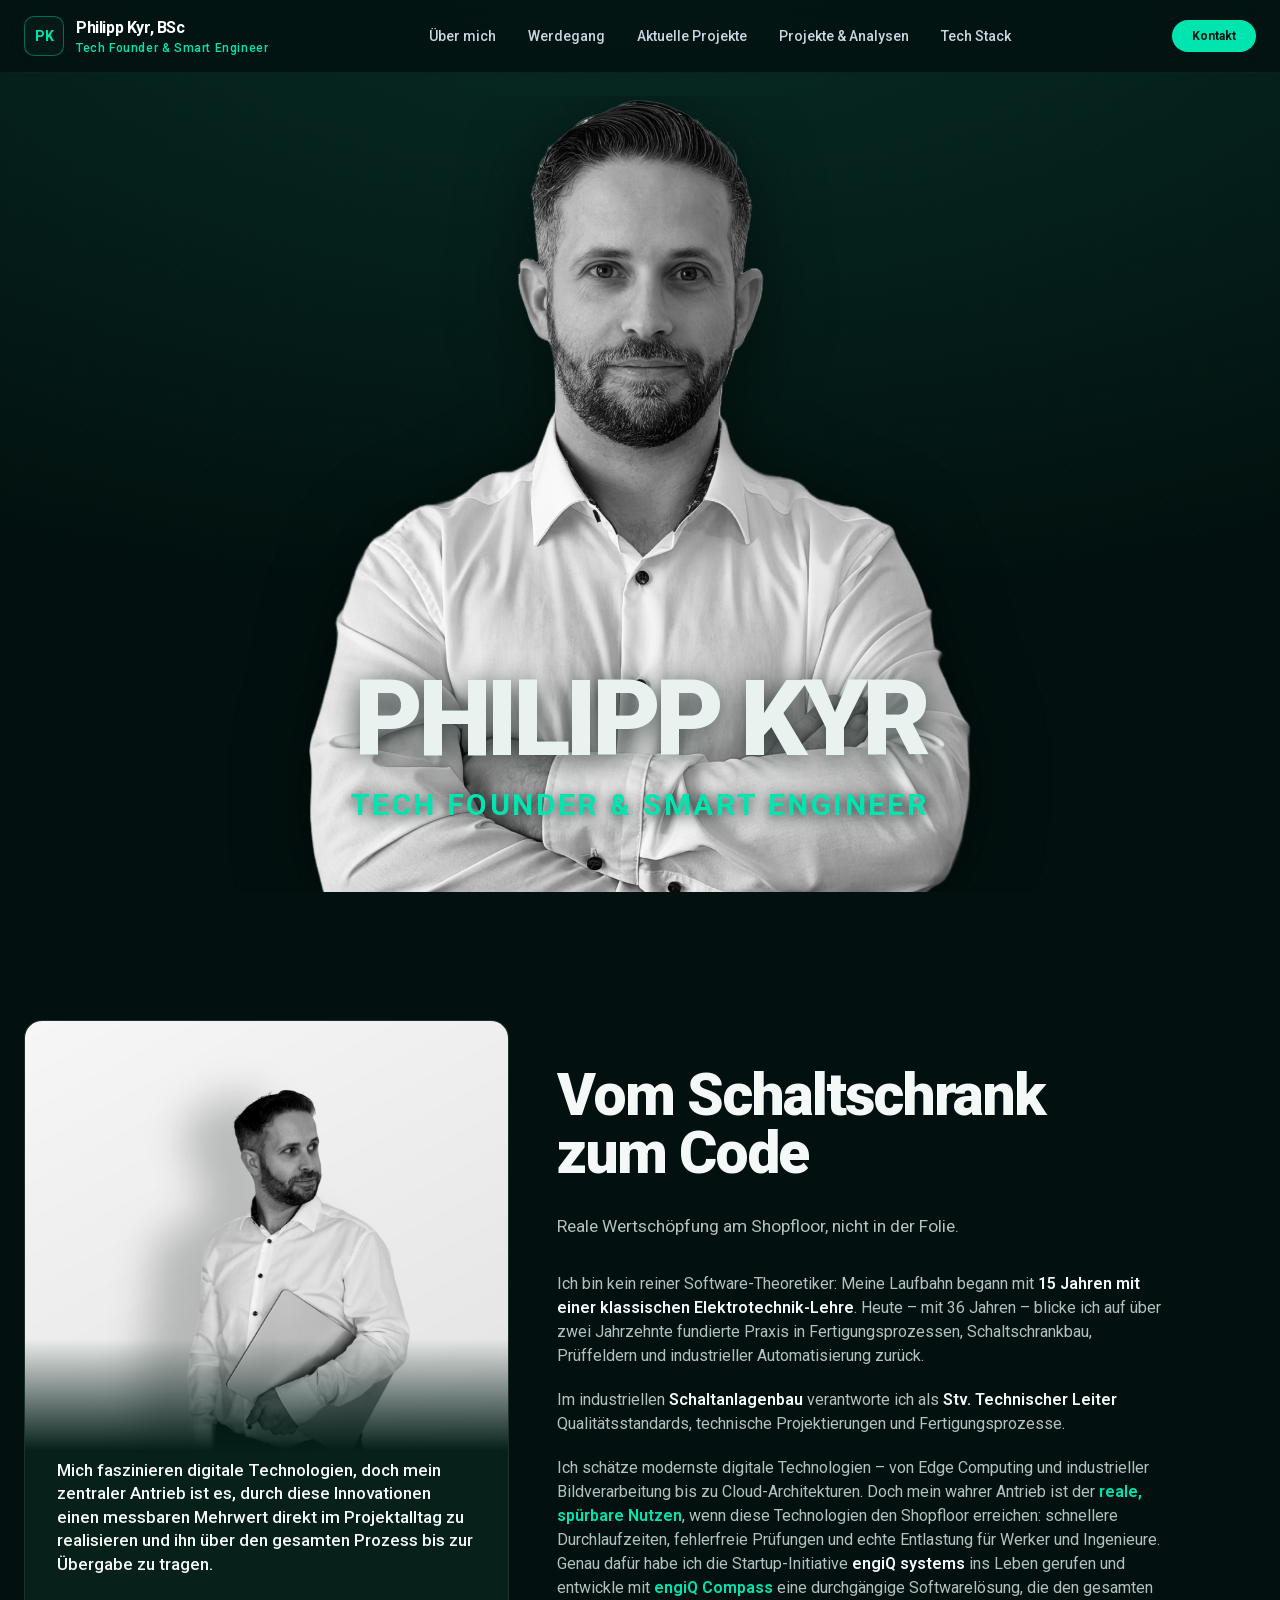
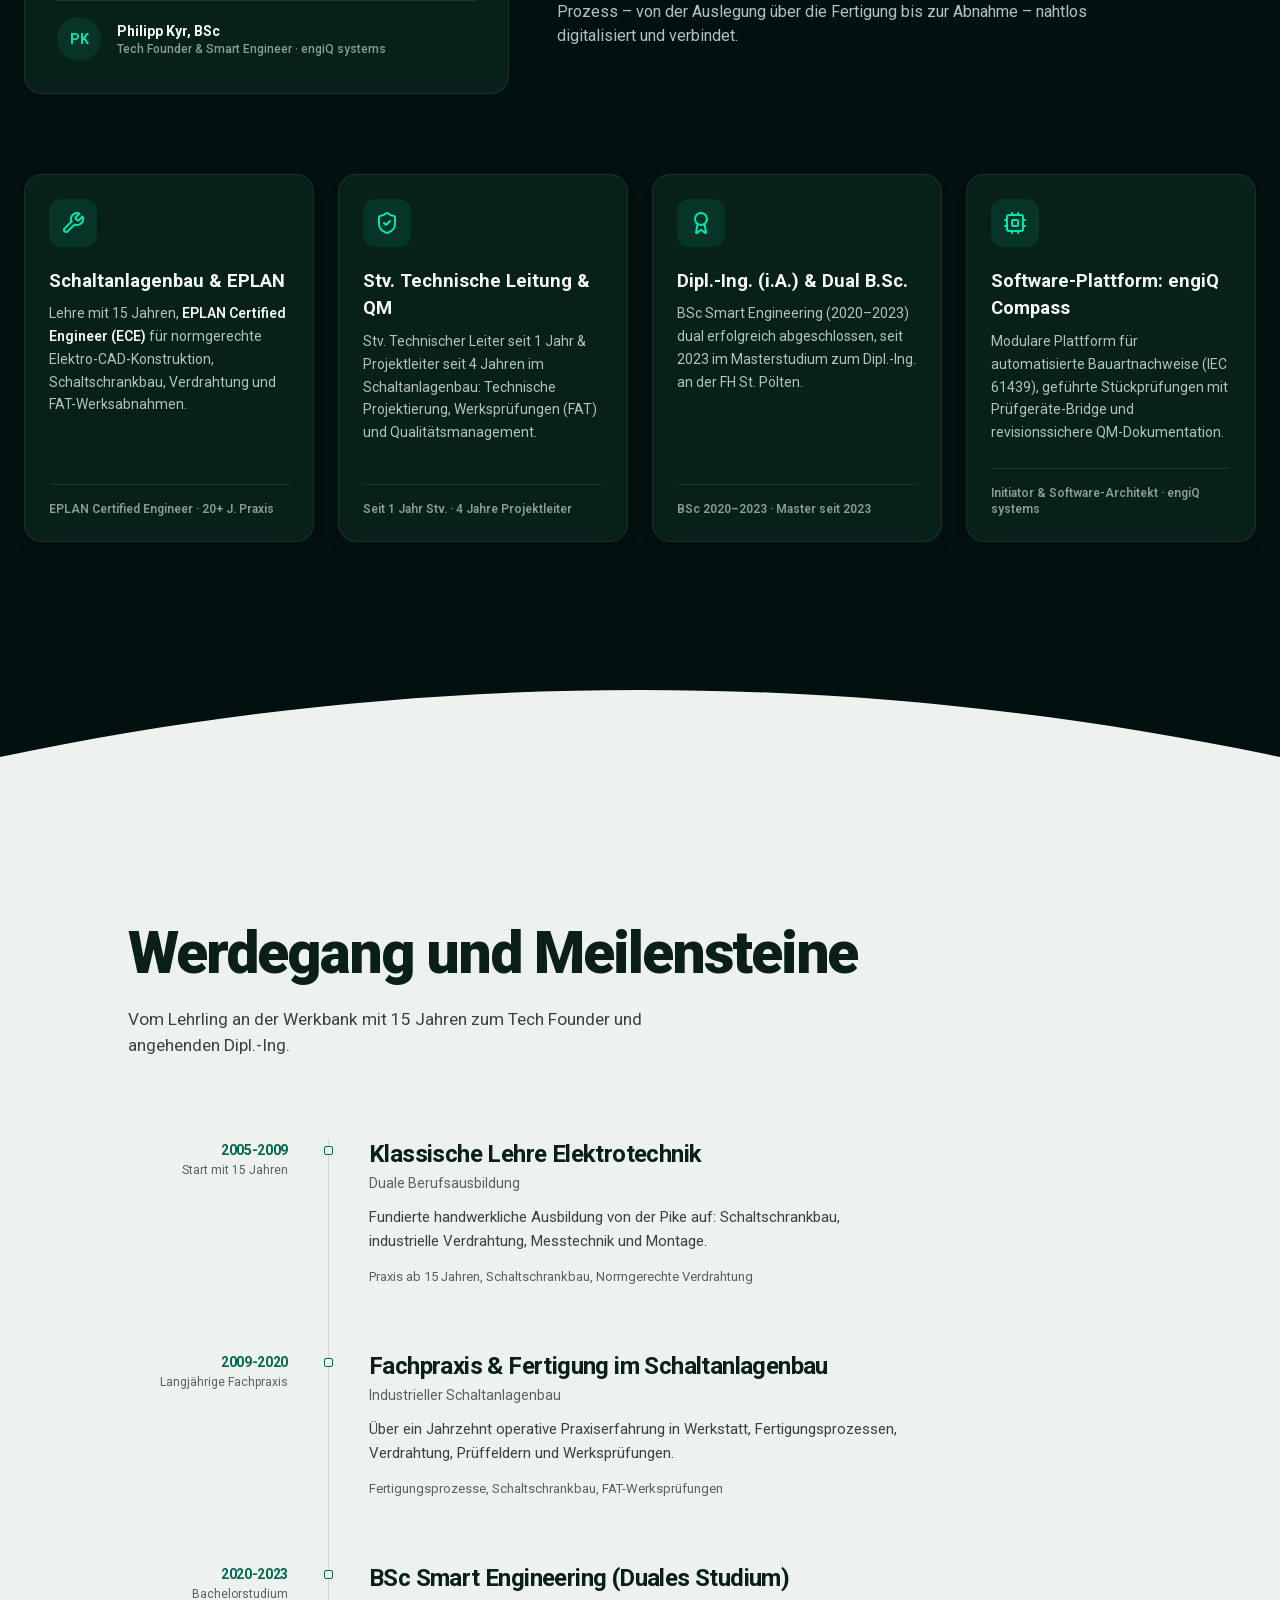
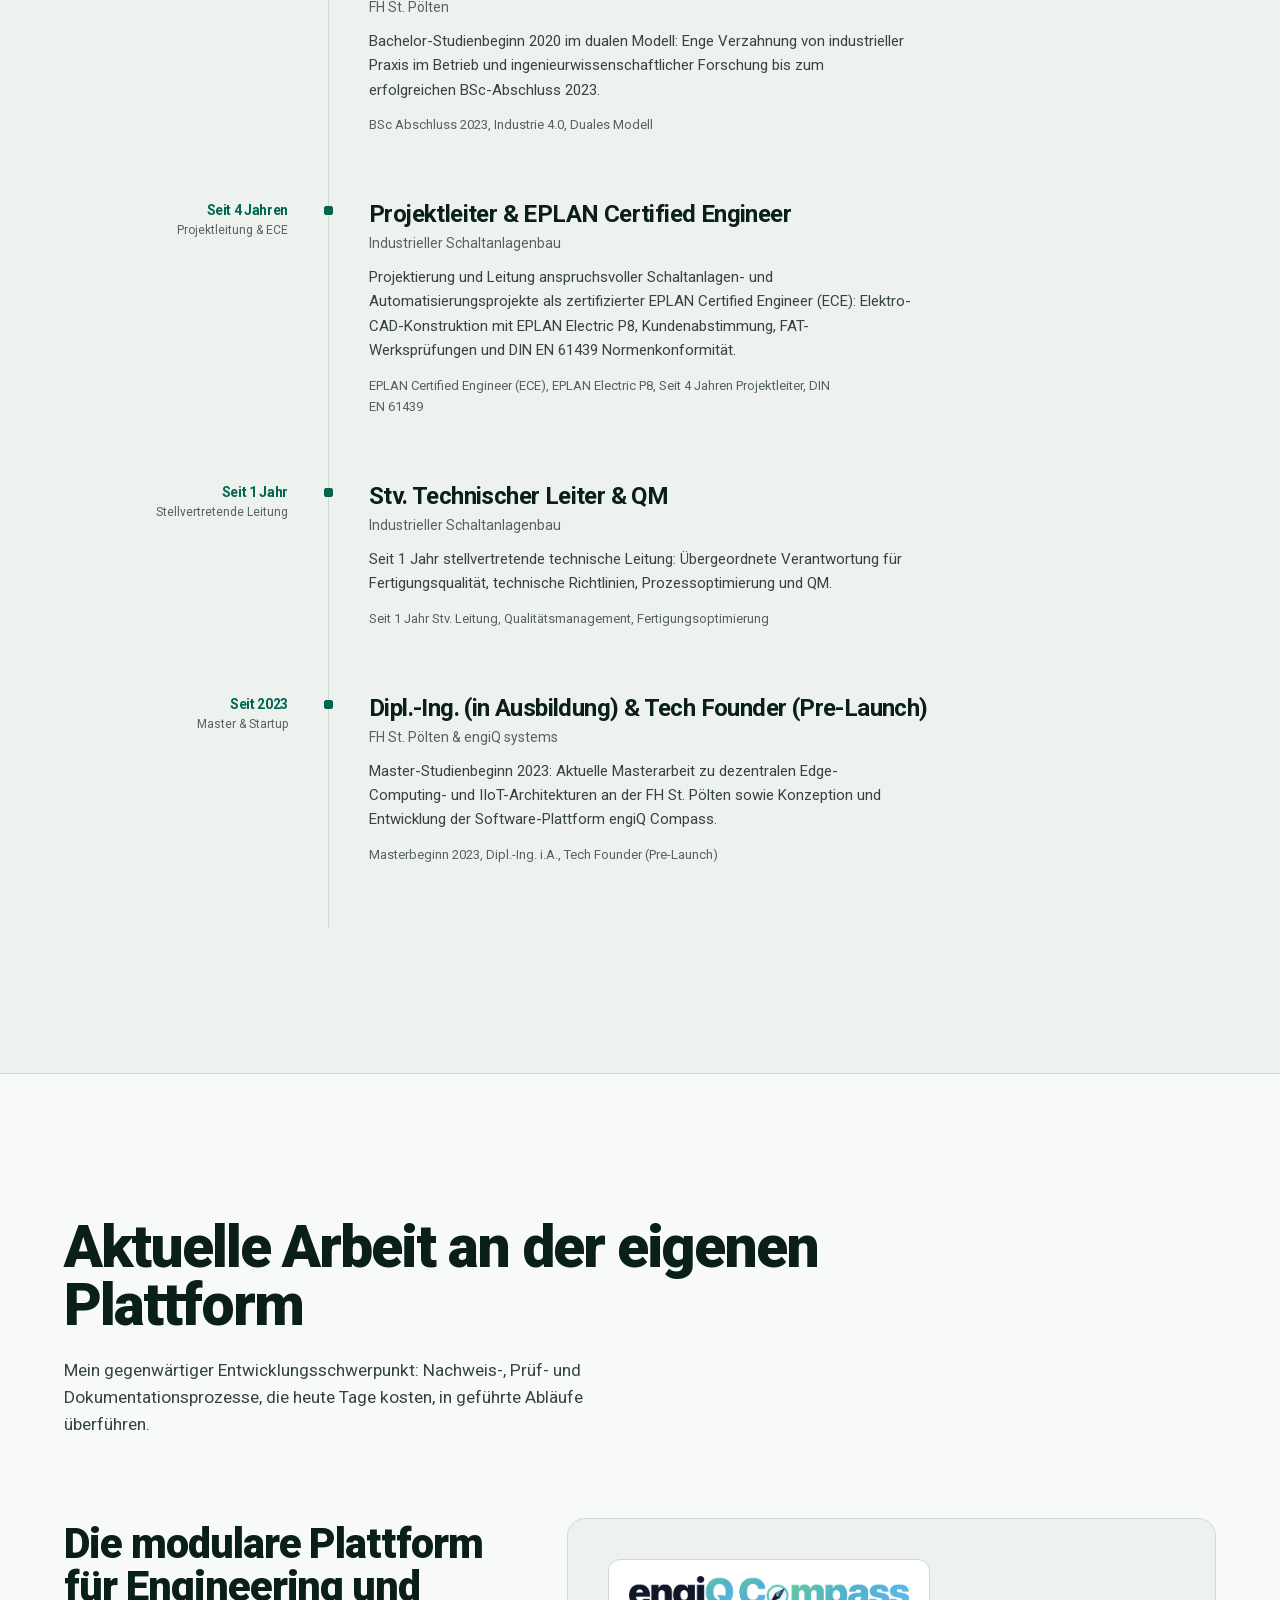
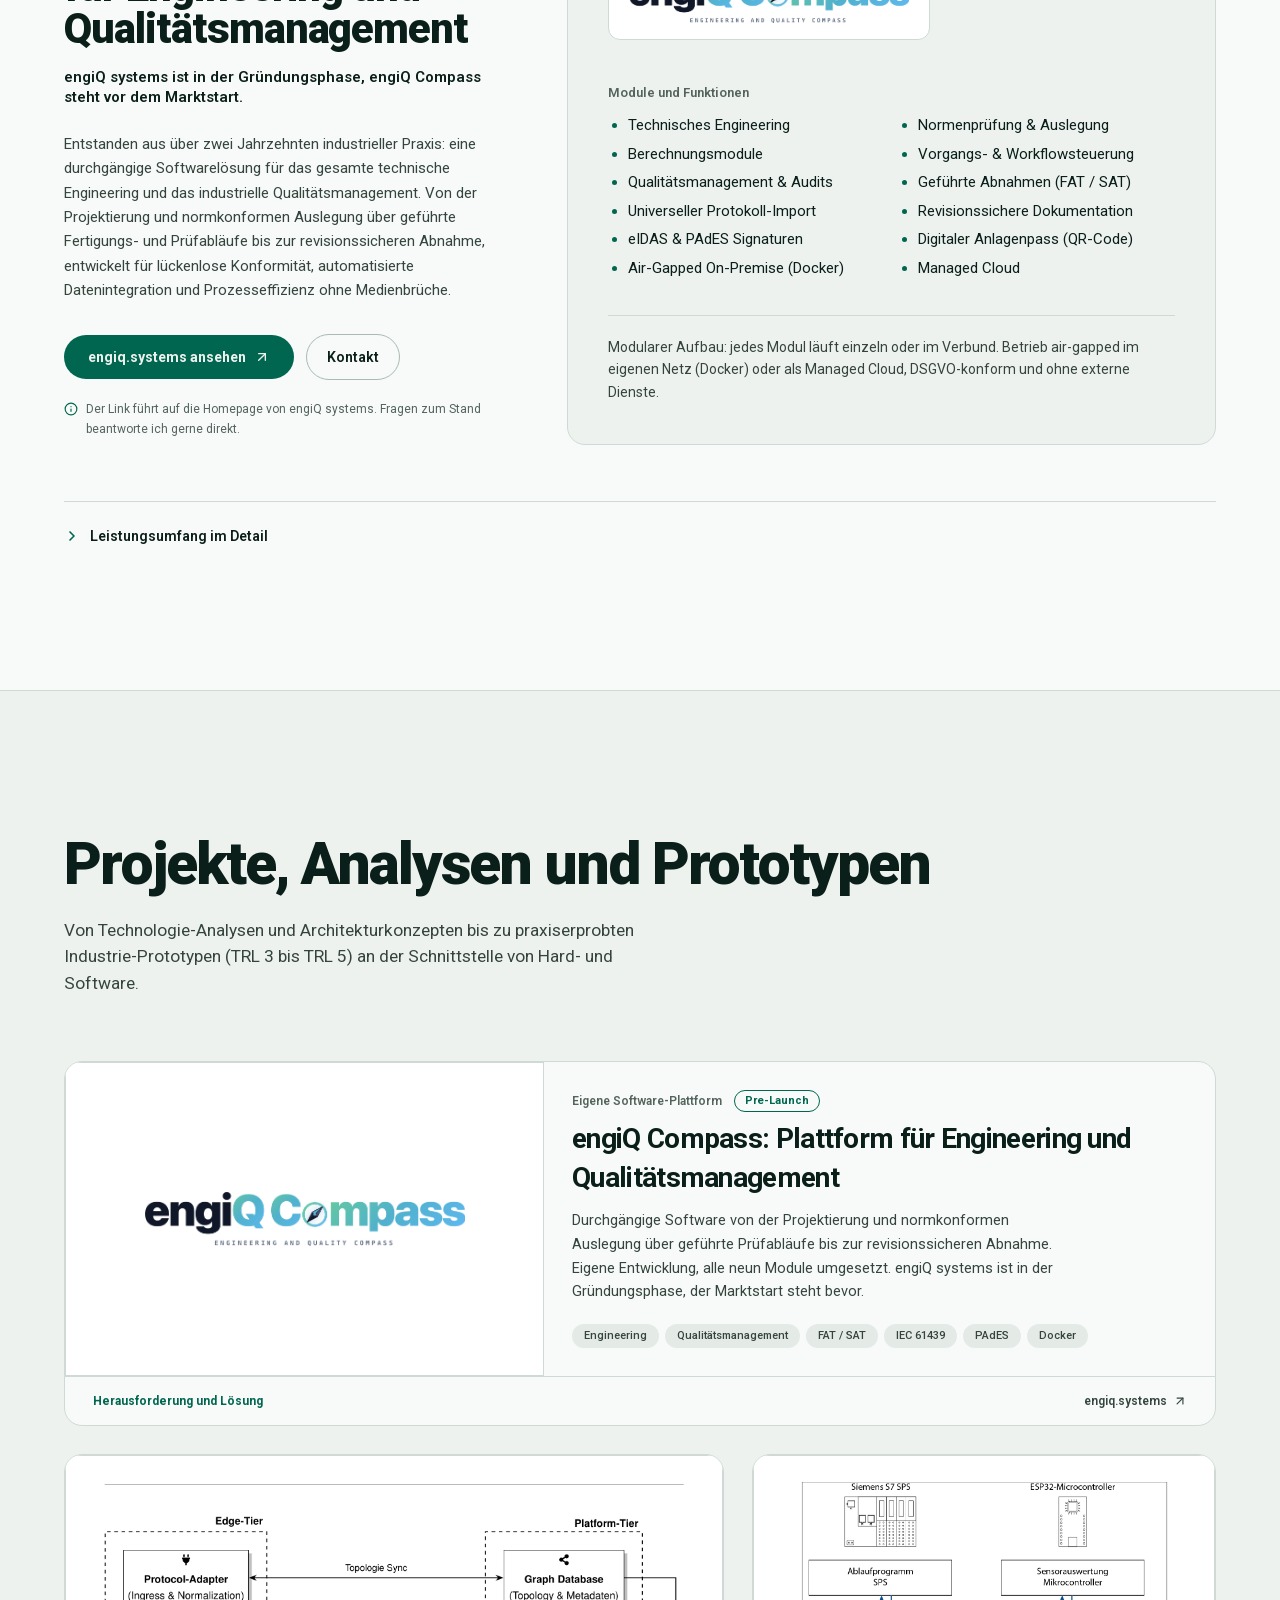
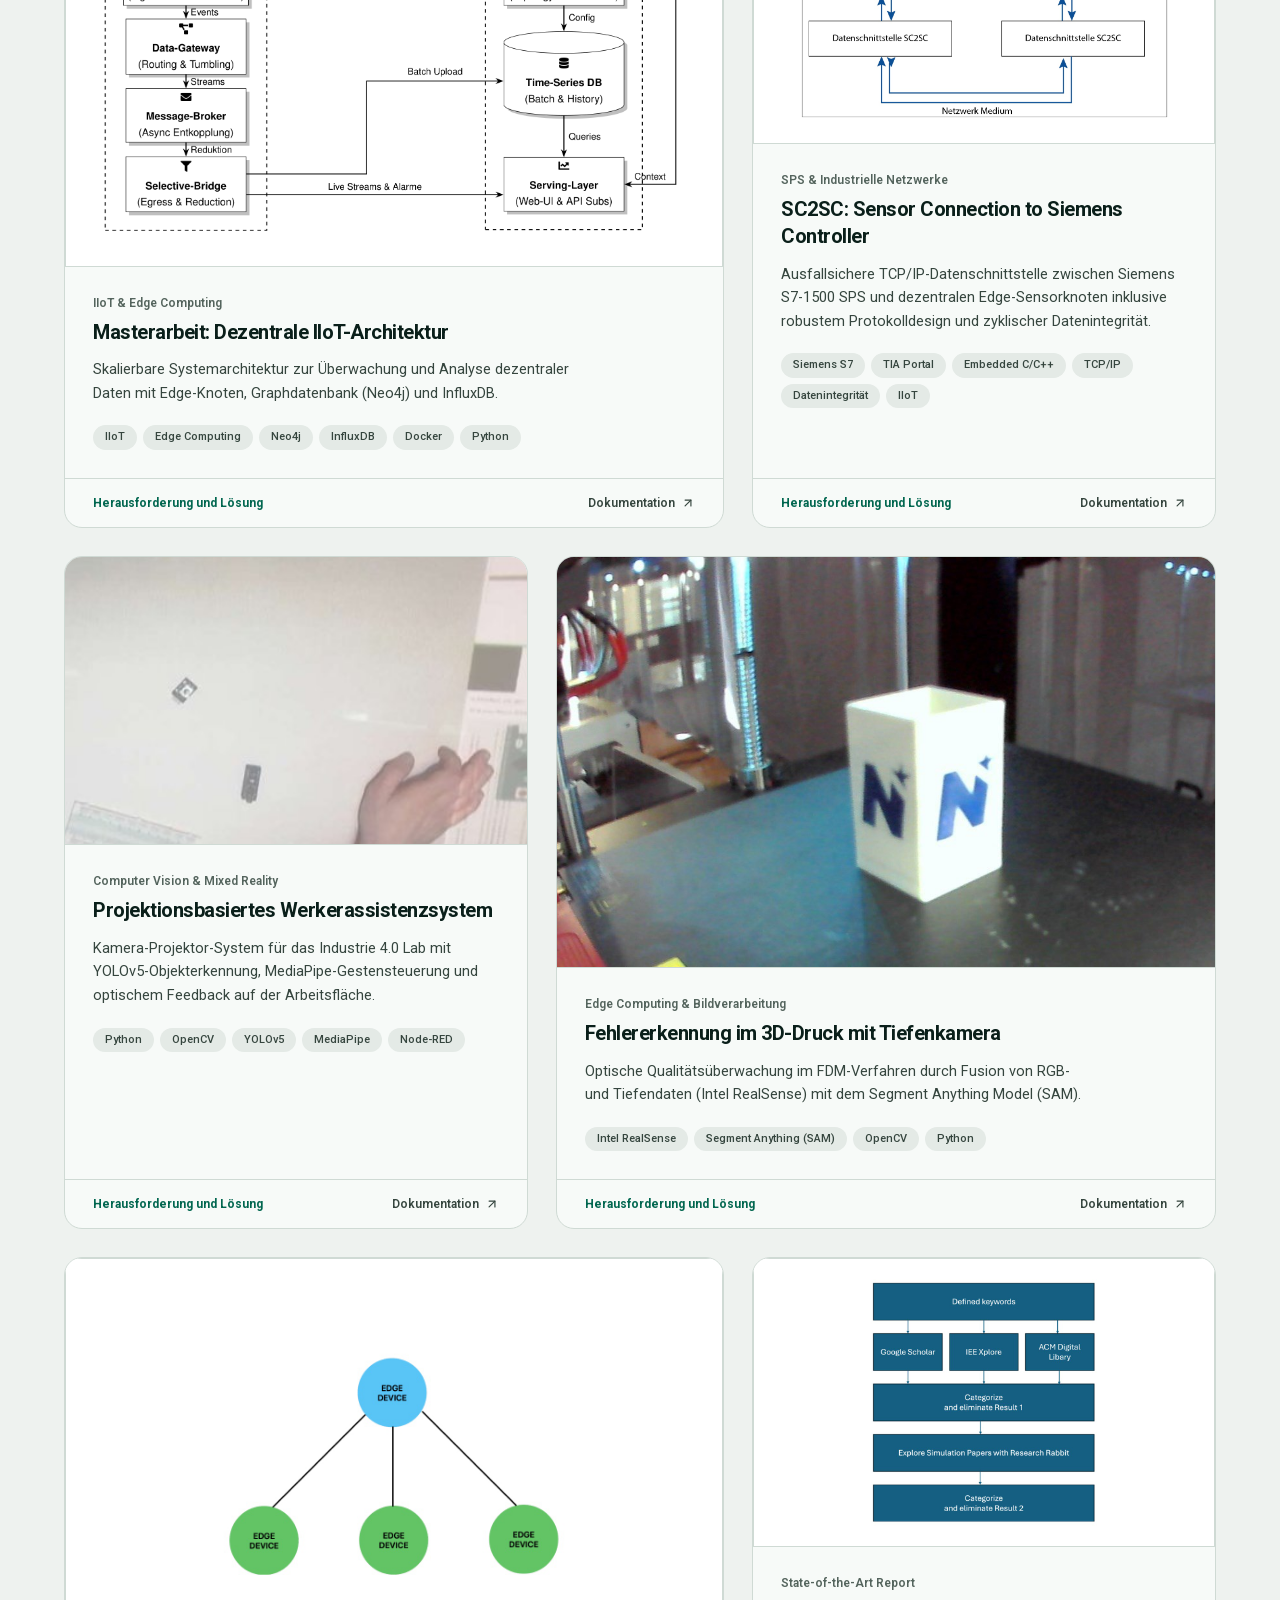
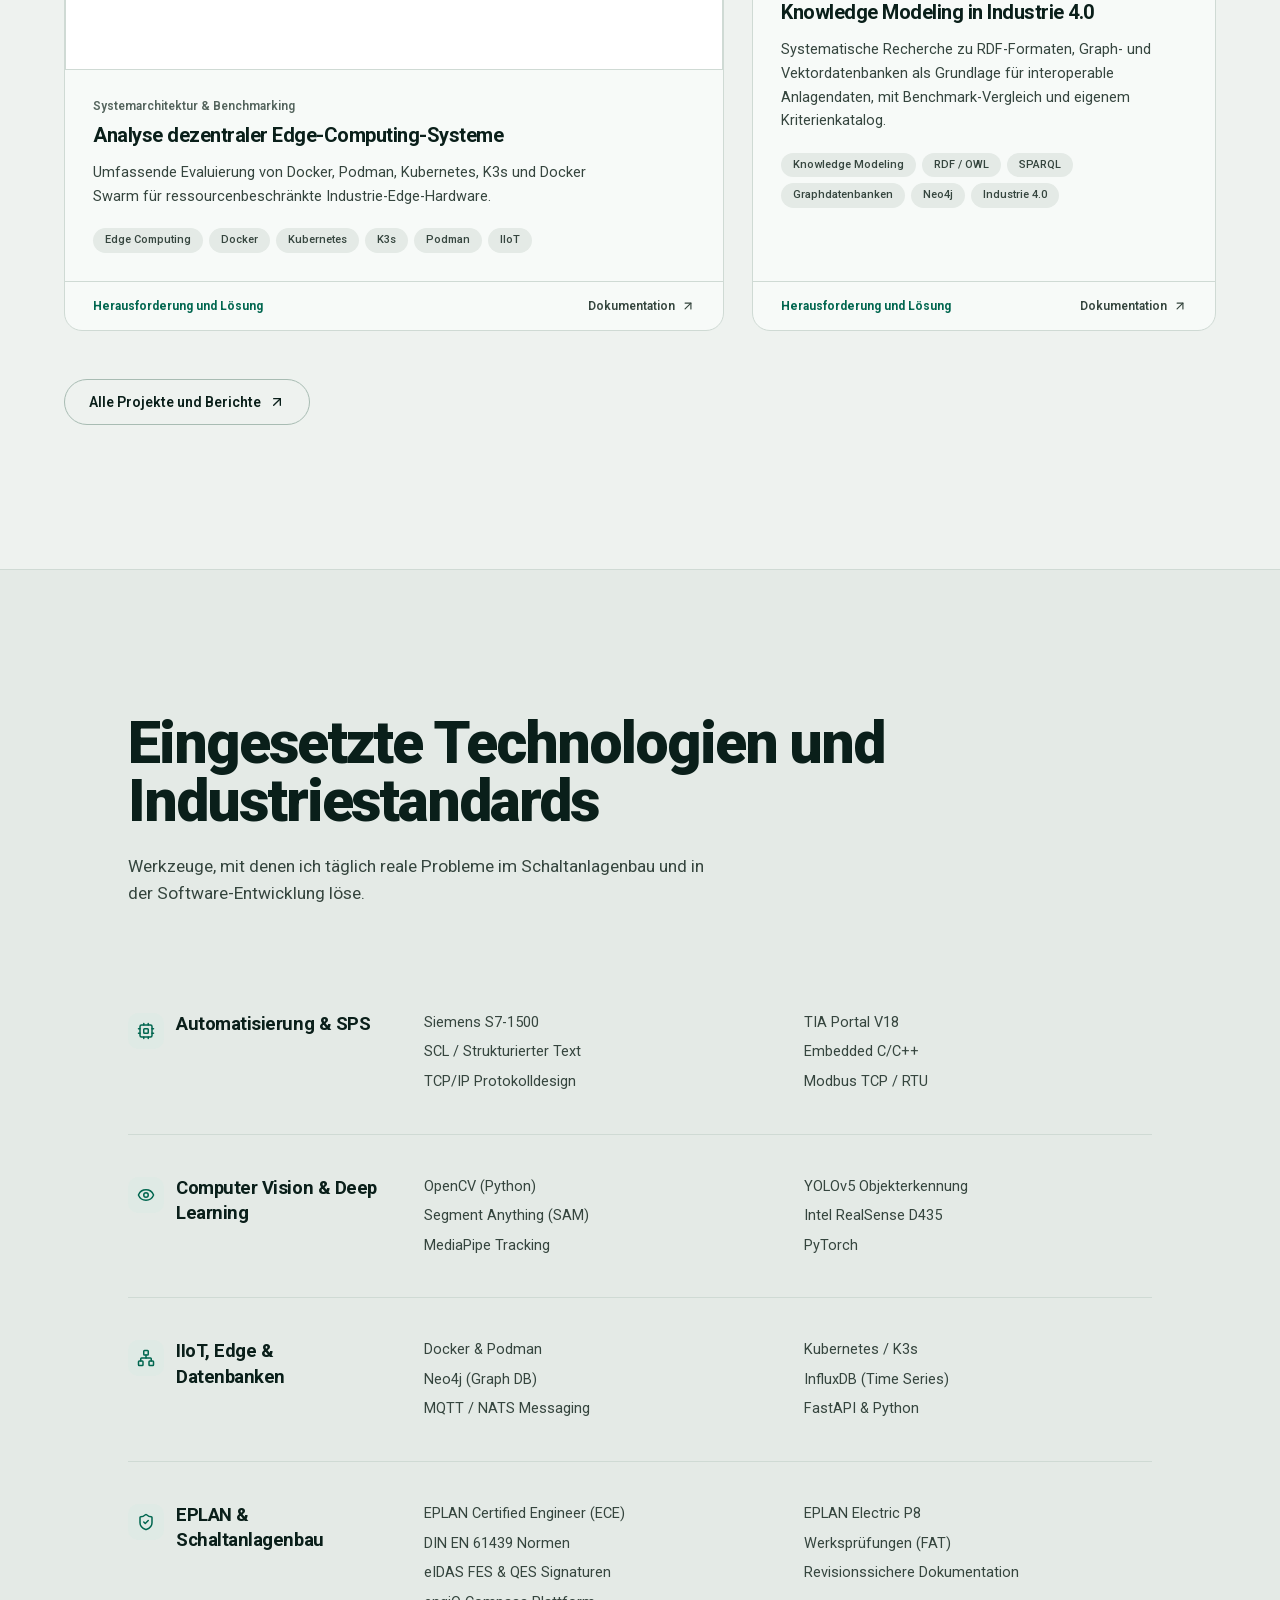
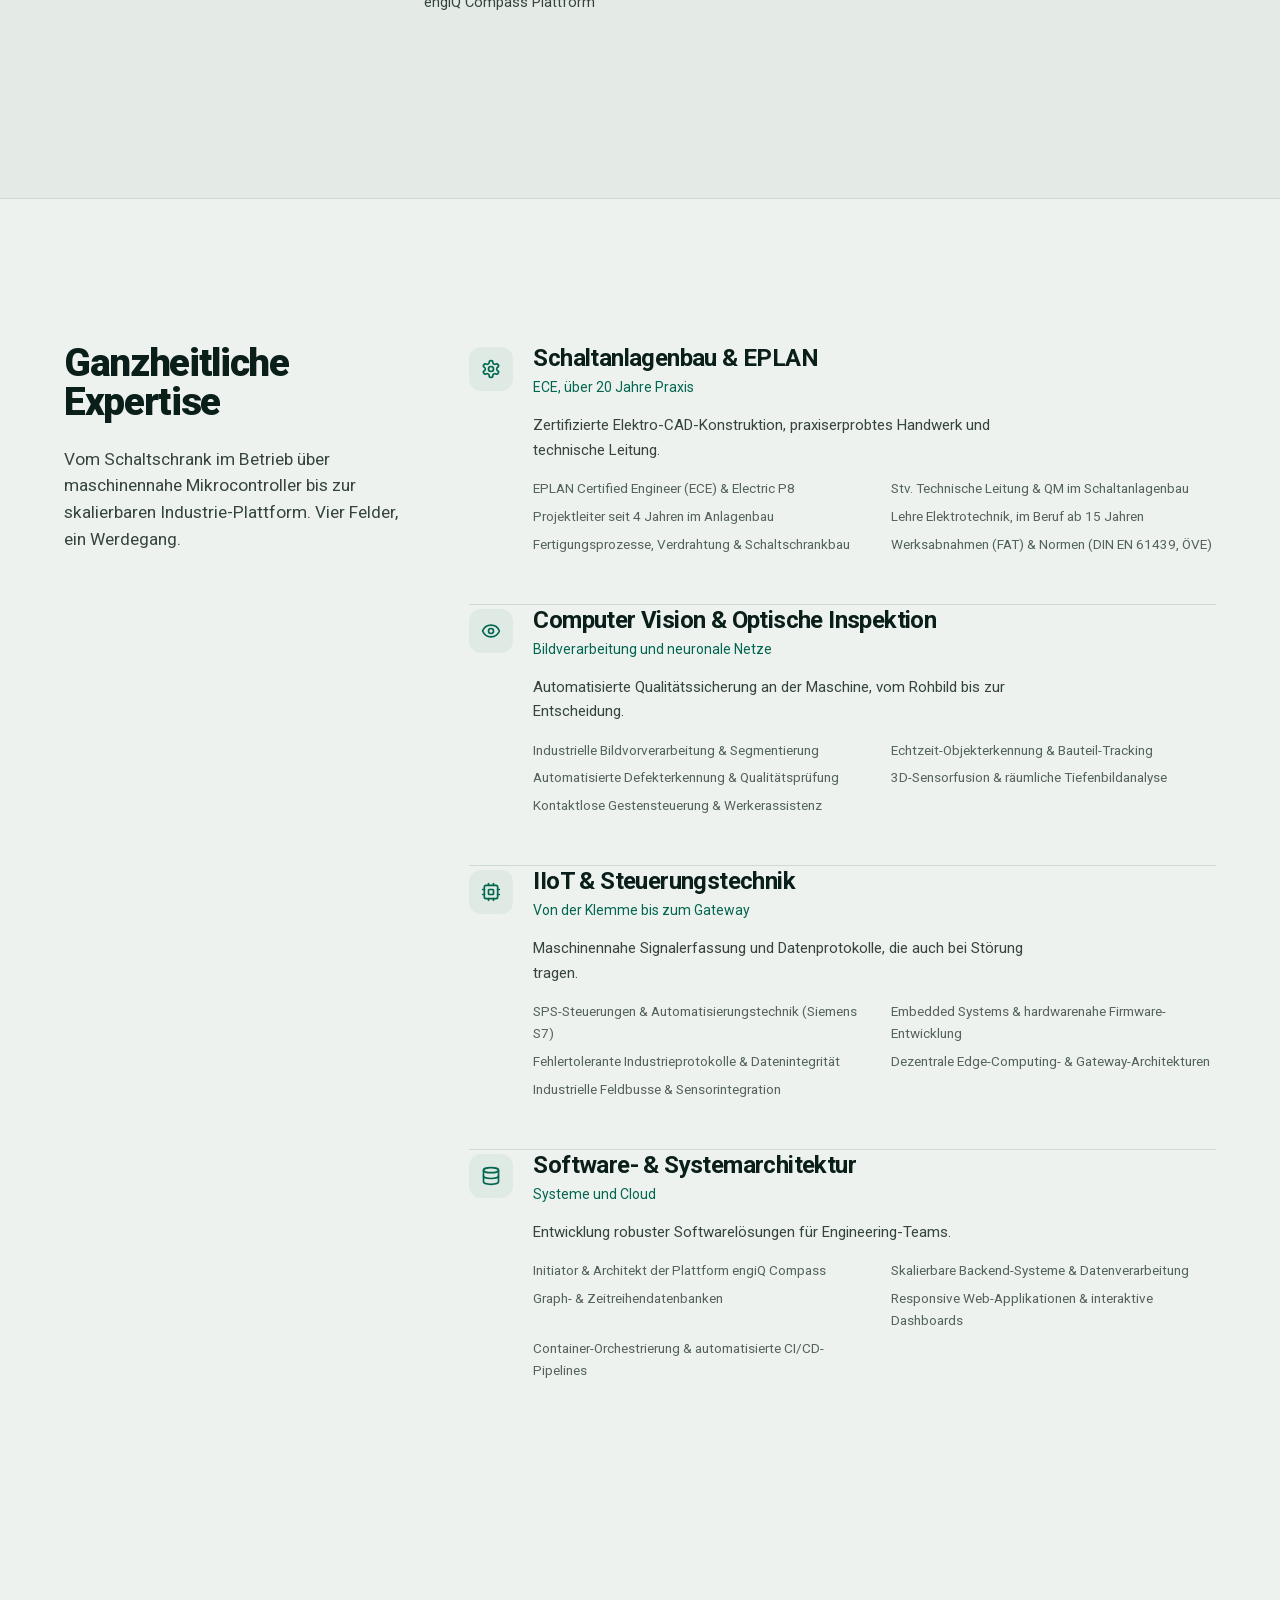
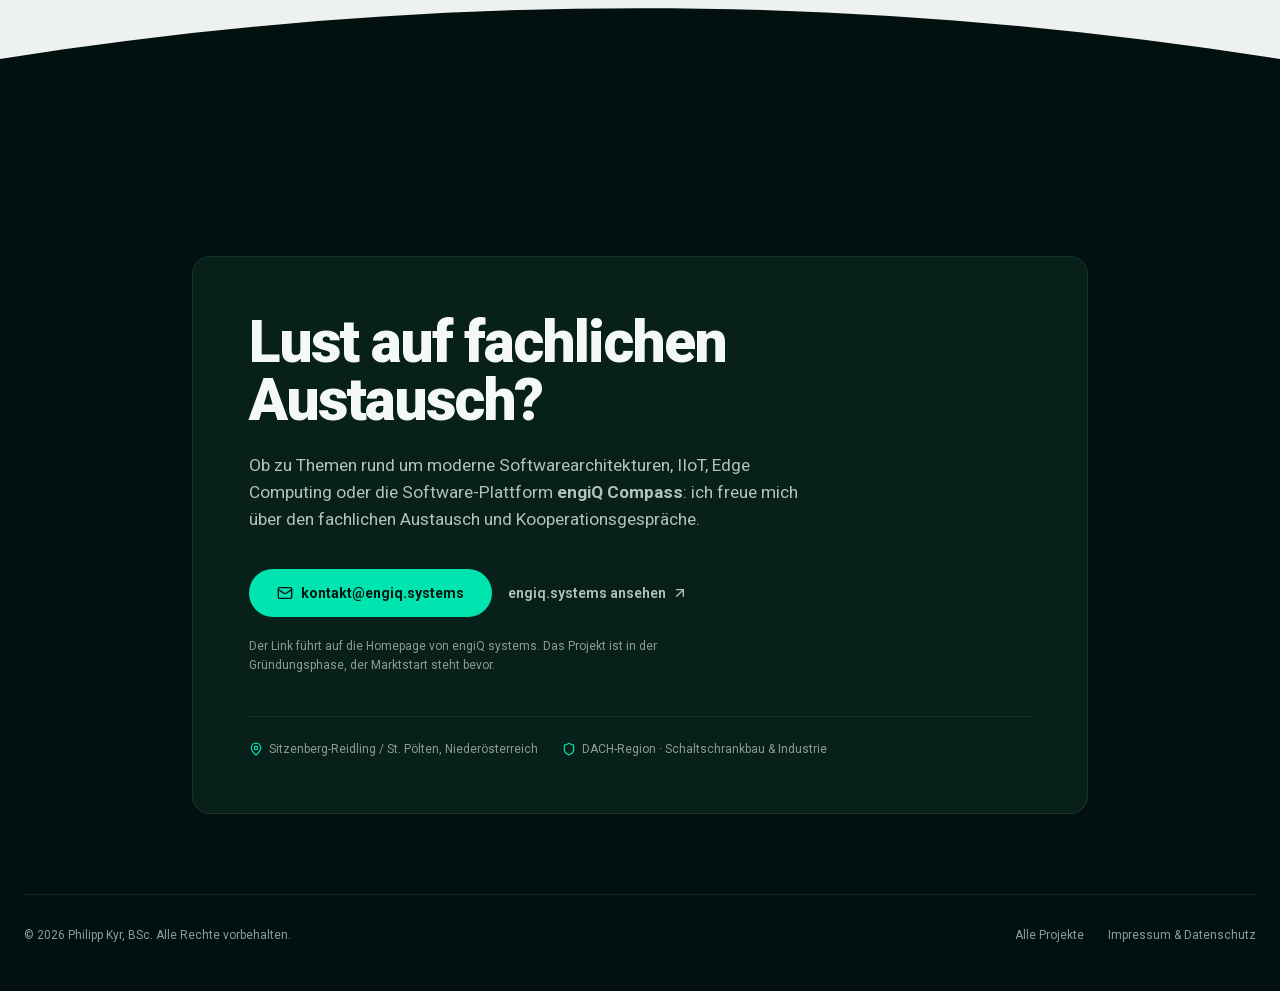
==== commit 65d5d5ee: "React-Startseite veroeffentlichen Bisher lieferte GitHub Pages die erste, statische Startseite aus. " ====
--- a/index.html
+++ b/index.html
@@ -1,365 +1,20 @@
 <!DOCTYPE html>
 <html lang="de">
-<head>
-    <meta charset="UTF-8">
-    <meta http-equiv="Content-Security-Policy" content="default-src 'self'; img-src 'self' data:; style-src 'self' 'unsafe-inline'; script-src 'self'; font-src 'self'; connect-src 'none'; object-src 'none'; base-uri 'none'; form-action 'none'">
-    <meta name="referrer" content="strict-origin-when-cross-origin">
-    <meta name="viewport" content="width=device-width, initial-scale=1.0">
-    <meta name="description" content="Portfolio von Philipp Kyr, BSc – Tech Founder & Smart Engineer. Computer Vision, Industrie 4.0 und Co-Founder von engiQ systems.">
-    <title>Philipp Kyr, BSc – Tech Founder &amp; Engineer</title>
-    <link rel="stylesheet" href="css/style.css">
-    <link rel="icon" type="image/png" sizes="16x16" href="img/favicon-16.png">
-    <link rel="icon" type="image/png" sizes="32x32" href="img/favicon-32.png">
-    <link rel="icon" type="image/png" sizes="48x48" href="img/favicon-48.png">
-    <link rel="apple-touch-icon" href="img/apple-touch-icon.png">
+  <head>
+    <meta charset="UTF-8" />
+    <meta http-equiv="Content-Security-Policy" content="default-src 'self'; img-src 'self' data:; style-src 'self' 'unsafe-inline'; script-src 'self'; font-src 'self'; connect-src 'self'; object-src 'none'; base-uri 'none'; form-action 'none'" />
+    <meta name="referrer" content="strict-origin-when-cross-origin" />
+    <meta name="viewport" content="width=device-width, initial-scale=1.0" />
+    <meta name="description" content="Philipp Kyr, BSc – Tech Founder &amp; Smart Engineer, Stv. Technischer Leiter. Software für Engineering &amp; Qualitätsmanagement, IIoT &amp; Computer Vision." />
+    <title>Philipp Kyr, BSc – Tech Founder &amp; Smart Engineer</title>
+      <link rel="icon" type="image/png" sizes="16x16" href="./assets/favicon-16-CNJMYL76.png">
+    <link rel="icon" type="image/png" sizes="32x32" href="./assets/favicon-32-C5qOZf_t.png">
+    <link rel="icon" type="image/png" sizes="48x48" href="./assets/favicon-48-J4A-742u.png">
+    <link rel="apple-touch-icon" href="./assets/apple-touch-icon-Bj-SyM_g.png">
+  <script type="module" crossorigin src="./assets/index-C01hbHr9.js"></script>
+  <link rel="stylesheet" crossorigin href="./assets/index-C1Fc-CyH.css">
 </head>
-<body>
-
-    <!-- Sticky Navigation -->
-    <nav class="navbar" id="navbar">
-        <div class="nav-container">
-            <a href="#hero" class="nav-brand">
-                <div class="nav-logo-badge">PK</div>
-                <div class="nav-brand-text">
-                    <span class="nav-name">Philipp Kyr, BSc</span>
-                    <span class="nav-tagline">Founder &amp; Engineer</span>
-                </div>
-            </a>
-            
-            <ul class="nav-menu">
-                <li><a href="#about" class="nav-link">Über mich</a></li>
-                <li><a href="#startup" class="nav-link">Gründung (engiQ)</a></li>
-                <li><a href="#projekte" class="nav-link">Projekte</a></li>
-                <li><a href="#expertise" class="nav-link">Expertise</a></li>
-                <li><a href="projects.html" class="nav-link">Alle Arbeiten</a></li>
-            </ul>
-
-            <a href="#kontakt" class="btn btn-primary nav-cta-btn">Let’s Connect</a>
-        </div>
-    </nav>
-
-    <!-- 1. HERO SECTION (Editorial Bold Typography + Portrait Stage) -->
-    <header class="hero-section" id="hero">
-        <div class="hero-bg-accent"></div>
-
-        <div class="hero-headline-wrap">
-            <h1 class="hero-big-title">
-                TECH FOUNDER<br>
-                <span class="outline-text">&amp; ENGINEER</span>
-            </h1>
-        </div>
-
-        <div class="hero-stage">
-            <!-- Freigestelltes Porträt (Vektor-Platzhalter, kann durch img/philipp.png ersetzt werden) -->
-            <img class="hero-portrait-img" src="img/hero-portrait.svg" alt="Philipp Kyr, BSc, Tech Founder &amp; Engineer">
-        </div>
-
-        <div class="hero-meta-bar">
-            <div class="hero-pill">
-                <span class="dot"></span>
-                <span>Co-Founder @ engiQ systems</span>
-            </div>
-            <div class="hero-pill">
-                <span>🎓 Master Interactive Technologies (FH St. Pölten)</span>
-            </div>
-            <div class="hero-pill">
-                <span>⚙️ Dual B.Sc. Smart Engineering</span>
-            </div>
-        </div>
-
-        <!-- Floating Scroll Badge -->
-        <div class="scroll-badge-wrap">
-            <a href="#about" class="scroll-badge" aria-label="Nach unten scrollen">
-                <svg viewBox="0 0 24 24" fill="none" stroke="currentColor" stroke-width="2.5" stroke-linecap="round" stroke-linejoin="round">
-                    <line x1="12" y1="5" x2="12" y2="19"></line>
-                    <polyline points="19 12 12 19 5 12"></polyline>
-                </svg>
-            </a>
-        </div>
-    </header>
-
-    <!-- 2. STATEMENT & STATS (Dark Tech Section) -->
-    <section class="section-dark" id="about">
-        <div class="container">
-            <div class="about-grid">
-                <div class="about-text-col">
-                    <span class="section-label">ÜBER MICH &amp; TECHNISCHE VISION</span>
-                    <h2>Hi, ich bin Philipp.</h2>
-                    <p class="about-pitch">
-                        Ich schlage die Brücke zwischen hardwarenahem Systemverständnis und skalierbarer Softwarearchitektur. 
-                        Mit meinem Hintergrund im dualen Studium <strong>Smart Engineering</strong> und dem Master <strong>Interactive Technologies</strong> 
-                        entwickle ich an der Schnittstelle von Computer Vision, industriellem IoT und modernen Web-Plattformen.
-                    </p>
-                    <p class="about-pitch" style="font-size: 1rem;">
-                        Mich fasziniert der gesamte Zyklus: Von der physikalischen Signalerfassung an der Maschine über neuronale Netze zur Bildanalyse 
-                        bis hin zur fertigen, benutzerfreundlichen Software für B2B-Kunden und Ingenieure.
-                    </p>
-                    <div class="about-actions">
-                        <a href="#startup" class="btn btn-primary">Meine Gründung entdecken</a>
-                        <a href="#projekte" class="btn btn-secondary">Zu den Tech-Projekten</a>
-                    </div>
-                </div>
-
-                <!-- 4 Stats Cards Grid -->
-                <div class="stats-grid">
-                    <div class="stat-card">
-                        <div class="stat-icon">🎓</div>
-                        <div class="stat-number">M.Sc. &amp; Dual B.Sc.</div>
-                        <div class="stat-desc">Interactive Technologies &amp; Smart Engineering an der FH St. Pölten</div>
-                    </div>
-                    <div class="stat-card">
-                        <div class="stat-icon">🚀</div>
-                        <div class="stat-number">Co-Founder &amp; CTO</div>
-                        <div class="stat-desc">engiQ systems – Digitale Plattform für Qualitäts- &amp; Engineering-Management</div>
-                    </div>
-                    <div class="stat-card">
-                        <div class="stat-icon">👁️</div>
-                        <div class="stat-number">Computer Vision</div>
-                        <div class="stat-desc">OpenCV, YOLOv5, RealSense Tiefenkameras, Segment Anything Model</div>
-                    </div>
-                    <div class="stat-card">
-                        <div class="stat-icon">⚡</div>
-                        <div class="stat-number">Industrie 4.0</div>
-                        <div class="stat-desc">Siemens S7 (TIA Portal), ESP32, Docker, Edge-Architekturen (TRL 3–5)</div>
-                    </div>
-                </div>
-            </div>
-
-            <!-- 3. FLAGSHIP SHOWCASE: AKTUELLE GRÜNDUNG (engiQ systems) -->
-            <div class="startup-showcase" id="startup">
-                <div class="startup-badge">
-                    <span>🚀 Aktuelle Gründung</span>
-                </div>
-                <div class="startup-content-grid">
-                    <div class="startup-content">
-                        <h3>engiQ systems – Software für Engineering &amp; Qualitätsmanagement</h3>
-                        <p>
-                            Als Co-Founder entwickle ich mit <strong>engiQ systems</strong> und dem <strong>engiQ Compass</strong> 
-                            moderne, intuitive Werkzeuge für produzierende Unternehmen und Ingenieure. Wir digitalisieren und 
-                            automatisieren komplexe Normen-, Prüf- und QS-Prozesse, um Durchlaufzeiten drastisch zu verkürzen 
-                            und lückenlose Nachverfolgbarkeit sicherzustellen.
-                        </p>
-                        <ul class="startup-highlights">
-                            <li>
-                                <svg width="20" height="20" viewBox="0 0 24 24" fill="none" stroke="currentColor" stroke-width="2.5" stroke-linecap="round" stroke-linejoin="round"><polyline points="20 6 9 17 4 12"></polyline></svg>
-                                <strong>Strukturierte Prüf- &amp; QM-Workflows:</strong> Keine zeitraubenden Insellösungen mehr
-                            </li>
-                            <li>
-                                <svg width="20" height="20" viewBox="0 0 24 24" fill="none" stroke="currentColor" stroke-width="2.5" stroke-linecap="round" stroke-linejoin="round"><polyline points="20 6 9 17 4 12"></polyline></svg>
-                                <strong>Intelligente Normen- &amp; Anforderungsunterstützung</strong> für Engineering-Teams
-                            </li>
-                            <li>
-                                <svg width="20" height="20" viewBox="0 0 24 24" fill="none" stroke="currentColor" stroke-width="2.5" stroke-linecap="round" stroke-linejoin="round"><polyline points="20 6 9 17 4 12"></polyline></svg>
-                                <strong>Moderne Web-Architektur:</strong> Performant, modular und industrieerprobt
-                            </li>
-                        </ul>
-                        <div class="about-actions">
-                            <a href="https://engiq.systems" target="_blank" rel="noopener" class="btn btn-primary">engiQ systems besuchen →</a>
-                            <a href="#kontakt" class="btn btn-secondary">Gespräch vereinbaren</a>
-                        </div>
-                    </div>
-
-                    <div class="startup-preview-box">
-                        <div class="compass-title">🧭 engiQ Compass</div>
-                        <div class="compass-sub">Die Arbeitsplattform für modernes Engineering</div>
-                        <div class="startup-chip-list">
-                            <span class="startup-chip">Qualitätsmanagement</span>
-                            <span class="startup-chip">Prüfbericht-Automation</span>
-                            <span class="startup-chip">TGA &amp; Industrie</span>
-                            <span class="startup-chip">Cloud &amp; Security</span>
-                        </div>
-                        <p style="font-size: 0.88rem; color: var(--text-light-muted); margin-bottom: 0;">
-                            Entwickelt aus der Praxis für höchste Ansprüche an Effizienz und Nachvollziehbarkeit.
-                        </p>
-                    </div>
-                </div>
-            </div>
-        </div>
-    </section>
-
-    <!-- 4. FEATURED TECH PROJECTS (Clean Cards mit klarem Mehrwert) -->
-    <section class="section-light" id="projekte">
-        <div class="container">
-            <div class="section-header">
-                <span class="section-label" style="color: #03543f;">PORTFOLIO &amp; FORSCHUNG</span>
-                <h2>Ausgewählte Technologie-Projekte</h2>
-                <p>Echte Prototypen an der Schnittstelle von Hard- und Software – von verteilten Edge-Architekturen bis zu neuronalen Netzen.</p>
-            </div>
-
-            <div class="projects-grid">
-
-                <!-- Project 1: Masterarbeit -->
-                <article class="featured-project-card">
-                    <div class="project-media-wrap">
-                        <img src="img/masterarbeit/c4-container-architektur.png" alt="Architektur Masterarbeit" data-ersatz="img/profil.svg">
-                    </div>
-                    <div class="project-info-wrap">
-                        <span class="project-category-tag">IIoT &amp; Edge Computing</span>
-                        <h3 class="project-title">Masterarbeit: Dezentrale IIoT-Architektur</h3>
-                        <p class="project-summary">
-                            Konzeption und Implementierung eines skalierbaren IIoT-Systems zur dezentralen Datenerfassung und -analyse. 
-                            Verteilte Edge-Computing-Knoten mit hybrider Persistierung (Neo4j &amp; InfluxDB) und Cloud-Shadowing.
-                        </p>
-                        <ul class="project-tech-tags">
-                            <li>IIoT</li><li>Edge Computing</li><li>Neo4j</li><li>InfluxDB</li><li>Docker</li><li>Python</li>
-                        </ul>
-                        <a href="projects/masterarbeit.html" class="btn btn-light">Projekt Details ansehen →</a>
-                    </div>
-                </article>
-
-                <!-- Project 2: SC2SC -->
-                <article class="featured-project-card">
-                    <div class="project-media-wrap">
-                        <!-- Vollständig gerendertes Schema aus dem PDF (Weißer Hintergrund, alle Texte & Boxen) -->
-                        <img src="img/sc2sc/schema.jpg?v=3" alt="SC2SC Schnittstellen Schema">
-                    </div>
-                    <div class="project-info-wrap">
-                        <span class="project-category-tag">SPS &amp; Sensorik</span>
-                        <h3 class="project-title">SC2SC – Sensor Connection to Siemens Controller</h3>
-                        <p class="project-summary">
-                            Entwicklung einer performanten TCP/IP-Datenschnittstelle zur direkten Anbindung von ESP32-Sensormodulen an eine 
-                            Siemens S7 SPS (CPU 1512SP) inklusive eigenem Protokolldesign, CRC-8-Prüfsumme und 3-Way-Handshake.
-                        </p>
-                        <ul class="project-tech-tags">
-                            <li>Siemens S7</li><li>TIA Portal</li><li>ESP32</li><li>C/C++</li><li>TCP/IP</li>
-                        </ul>
-                        <a href="projects/sc2sc-sensor-connection.html" class="btn btn-light">Projekt Details ansehen →</a>
-                    </div>
-                </article>
-
-                <!-- Project 3: Werkerassistenzsystem -->
-                <article class="featured-project-card">
-                    <div class="project-media-wrap">
-                        <img src="img/werkerassistenz/thumb.jpg" alt="Werkerassistenzsystem" data-ersatz="img/profil.svg">
-                    </div>
-                    <div class="project-info-wrap">
-                        <span class="project-category-tag">Computer Vision &amp; Assistenz</span>
-                        <h3 class="project-title">Projektionsbasiertes Werkerassistenzsystem</h3>
-                        <p class="project-summary">
-                            Kamera-Projektor-System für das Industrie 4.0 Lab der FH St. Pölten. Schritt-für-Schritt-Anleitung 
-                            bei Baugruppenmontagen mit YOLOv5-Objekterkennung, Gestensteuerung per MediaPipe und optischem Tisch-Feedback.
-                        </p>
-                        <ul class="project-tech-tags">
-                            <li>Python</li><li>OpenCV</li><li>YOLOv5</li><li>MediaPipe</li><li>Node-RED</li>
-                        </ul>
-                        <a href="projects/werkerassistenzsystem.html" class="btn btn-light">Projekt Details ansehen →</a>
-                    </div>
-                </article>
-
-                <!-- Project 4: 3D Druck Fehlererkennung -->
-                <article class="featured-project-card">
-                    <div class="project-media-wrap">
-                        <img src="img/3d-druck/thumb.jpg" alt="Fehlererkennung 3D-Druck" data-ersatz="img/profil.svg">
-                    </div>
-                    <div class="project-info-wrap">
-                        <span class="project-category-tag">Edge AI &amp; Deep Learning</span>
-                        <h3 class="project-title">Fehlererkennung im 3D-Druck mit Tiefenkamera</h3>
-                        <p class="project-summary">
-                            Optische Qualitätsüberwachung im FDM-Druckprozess. Verknüpfung von Farb- und Tiefendaten einer 
-                            Intel RealSense D435 mit dem neuronalen Segment Anything Model (SAM) zur automatisierten Abweichungsanalyse.
-                        </p>
-                        <ul class="project-tech-tags">
-                            <li>Intel RealSense</li><li>Segment Anything (SAM)</li><li>OpenCV</li><li>Python</li>
-                        </ul>
-                        <a href="projects/fehlererkennung-3d-druck.html" class="btn btn-light">Projekt Details ansehen →</a>
-                    </div>
-                </article>
-
-            </div>
-
-            <div style="text-align: center; margin-top: 50px;">
-                <a href="projects.html" class="btn btn-primary" style="padding: 16px 36px;">Alle Projekte in der Übersicht ansehen →</a>
-            </div>
-        </div>
-    </section>
-
-    <!-- 5. EXPERTISE & TECH-STACK MATRIX -->
-    <section class="expertise-section" id="expertise">
-        <div class="container">
-            <div class="section-header">
-                <span class="section-label">FACHLICHE SCHWERPUNKTE</span>
-                <h2>Expertise &amp; Technologie-Stack</h2>
-                <p>Fundiertes Know-how von maschinennaher Signalebene bis hin zu modernen Web-Architekturen.</p>
-            </div>
-
-            <div class="expertise-grid">
-                <div class="expertise-card">
-                    <div class="expertise-card-icon">👁️</div>
-                    <h3>Computer Vision &amp; KI</h3>
-                    <ul>
-                        <li>OpenCV &amp; Digitale Bildverarbeitung</li>
-                        <li>YOLOv5 Objekterkennung &amp; Tracking</li>
-                        <li>Segment Anything Model (SAM)</li>
-                        <li>Intel RealSense Tiefenkameras</li>
-                        <li>MediaPipe Gesten- &amp; Hand-Tracking</li>
-                    </ul>
-                </div>
-
-                <div class="expertise-card">
-                    <div class="expertise-card-icon">⚡</div>
-                    <h3>Embedded &amp; Industrial IoT</h3>
-                    <ul>
-                        <li>Siemens SIMATIC S7 (TIA Portal, SCL/ST)</li>
-                        <li>ESP32 &amp; Mikrocontroller-Programmierung</li>
-                        <li>TCP/IP-Protokolldesign &amp; CRC-Prüfung</li>
-                        <li>Industrielle Netzwerke &amp; Sensorik</li>
-                        <li>Rapid Hardware Prototyping</li>
-                    </ul>
-                </div>
-
-                <div class="expertise-card">
-                    <div class="expertise-card-icon">💻</div>
-                    <h3>Software &amp; Cloud</h3>
-                    <ul>
-                        <li>Python Entwicklung &amp; Data Processing</li>
-                        <li>Docker &amp; Containerisierung</li>
-                        <li>Edge Computing (K3s, Podman, Swarm)</li>
-                        <li>Graphdatenbanken (Neo4j) &amp; Time-Series (InfluxDB)</li>
-                        <li>NATS Messaging &amp; REST-APIs</li>
-                    </ul>
-                </div>
-
-                <div class="expertise-card">
-                    <div class="expertise-card-icon">📐</div>
-                    <h3>Engineering &amp; Methoden</h3>
-                    <ul>
-                        <li>Duales Studium Smart Engineering</li>
-                        <li>Technologie-Validierung (TRL 3–5)</li>
-                        <li>Qualitätsmanagement &amp; Normen-Assistenten</li>
-                        <li>Co-Founding &amp; Technische Produktvision</li>
-                        <li>Projekt- &amp; Zeitmanagement</li>
-                    </ul>
-                </div>
-            </div>
-        </div>
-    </section>
-
-    <!-- 6. CONTACT & FOOTER -->
-    <section class="contact-section" id="kontakt">
-        <div class="container">
-            <div class="contact-card">
-                <h2>Lust auf Austausch oder Zusammenarbeit?</h2>
-                <p>
-                    Ob fachlicher Austausch zu Computer Vision und Industrie 4.0, Interesse an meiner Gründung 
-                    <strong>engiQ systems</strong> oder potenzielle Kooperationen – ich freue mich auf deine Nachricht!
-                </p>
-                <div class="contact-options">
-                    <a href="mailto:kontakt@engiq.systems" class="btn btn-primary">E-Mail schreiben (kontakt@engiq.systems)</a>
-                    <a href="https://engiq.systems" target="_blank" rel="noopener" class="btn btn-secondary">engiQ systems besuchen</a>
-                </div>
-                <div style="margin-top: 30px; font-size: 0.95rem; color: var(--text-light-muted);">
-                    📍 Standort: Sitzenberg-Reidling / St. Pölten, Niederösterreich
-                </div>
-            </div>
-        </div>
-    </section>
-
-    <footer>
-        <div class="container">
-            <p>&copy; <span id="jahr">2026</span> Philipp Kyr, BSc. Alle Rechte vorbehalten. | <a href="impressum.html">Impressum &amp; Datenschutz</a></p>
-        </div>
-    </footer>
-
-    <script src="js/seite.js" defer></script>
-</body>
+  <body class="bg-[#02110f] text-slate-100 antialiased selection:bg-[#00e5b0] selection:text-[#021811]">
+    <div id="root"></div>
+  </body>
 </html>
--- a/assets/index-C1Fc-CyH.css
+++ b/assets/index-C1Fc-CyH.css
@@ -0,0 +1 @@
+*,:before,:after{--tw-border-spacing-x: 0;--tw-border-spacing-y: 0;--tw-translate-x: 0;--tw-translate-y: 0;--tw-rotate: 0;--tw-skew-x: 0;--tw-skew-y: 0;--tw-scale-x: 1;--tw-scale-y: 1;--tw-pan-x: ;--tw-pan-y: ;--tw-pinch-zoom: ;--tw-scroll-snap-strictness: proximity;--tw-gradient-from-position: ;--tw-gradient-via-position: ;--tw-gradient-to-position: ;--tw-ordinal: ;--tw-slashed-zero: ;--tw-numeric-figure: ;--tw-numeric-spacing: ;--tw-numeric-fraction: ;--tw-ring-inset: ;--tw-ring-offset-width: 0px;--tw-ring-offset-color: #fff;--tw-ring-color: rgb(59 130 246 / .5);--tw-ring-offset-shadow: 0 0 #0000;--tw-ring-shadow: 0 0 #0000;--tw-shadow: 0 0 #0000;--tw-shadow-colored: 0 0 #0000;--tw-blur: ;--tw-brightness: ;--tw-contrast: ;--tw-grayscale: ;--tw-hue-rotate: ;--tw-invert: ;--tw-saturate: ;--tw-sepia: ;--tw-drop-shadow: ;--tw-backdrop-blur: ;--tw-backdrop-brightness: ;--tw-backdrop-contrast: ;--tw-backdrop-grayscale: ;--tw-backdrop-hue-rotate: ;--tw-backdrop-invert: ;--tw-backdrop-opacity: ;--tw-backdrop-saturate: ;--tw-backdrop-sepia: ;--tw-contain-size: ;--tw-contain-layout: ;--tw-contain-paint: ;--tw-contain-style: }::backdrop{--tw-border-spacing-x: 0;--tw-border-spacing-y: 0;--tw-translate-x: 0;--tw-translate-y: 0;--tw-rotate: 0;--tw-skew-x: 0;--tw-skew-y: 0;--tw-scale-x: 1;--tw-scale-y: 1;--tw-pan-x: ;--tw-pan-y: ;--tw-pinch-zoom: ;--tw-scroll-snap-strictness: proximity;--tw-gradient-from-position: ;--tw-gradient-via-position: ;--tw-gradient-to-position: ;--tw-ordinal: ;--tw-slashed-zero: ;--tw-numeric-figure: ;--tw-numeric-spacing: ;--tw-numeric-fraction: ;--tw-ring-inset: ;--tw-ring-offset-width: 0px;--tw-ring-offset-color: #fff;--tw-ring-color: rgb(59 130 246 / .5);--tw-ring-offset-shadow: 0 0 #0000;--tw-ring-shadow: 0 0 #0000;--tw-shadow: 0 0 #0000;--tw-shadow-colored: 0 0 #0000;--tw-blur: ;--tw-brightness: ;--tw-contrast: ;--tw-grayscale: ;--tw-hue-rotate: ;--tw-invert: ;--tw-saturate: ;--tw-sepia: ;--tw-drop-shadow: ;--tw-backdrop-blur: ;--tw-backdrop-brightness: ;--tw-backdrop-contrast: ;--tw-backdrop-grayscale: ;--tw-backdrop-hue-rotate: ;--tw-backdrop-invert: ;--tw-backdrop-opacity: ;--tw-backdrop-saturate: ;--tw-backdrop-sepia: ;--tw-contain-size: ;--tw-contain-layout: ;--tw-contain-paint: ;--tw-contain-style: }*,:before,:after{box-sizing:border-box;border-width:0;border-style:solid;border-color:#e5e7eb}:before,:after{--tw-content: ""}html,:host{line-height:1.5;-webkit-text-size-adjust:100%;-moz-tab-size:4;-o-tab-size:4;tab-size:4;font-family:Roboto,system-ui,-apple-system,sans-serif;font-feature-settings:normal;font-variation-settings:normal;-webkit-tap-highlight-color:transparent}body{margin:0;line-height:inherit}hr{height:0;color:inherit;border-top-width:1px}abbr:where([title]){-webkit-text-decoration:underline dotted;text-decoration:underline dotted}h1,h2,h3,h4,h5,h6{font-size:inherit;font-weight:inherit}a{color:inherit;text-decoration:inherit}b,strong{font-weight:bolder}code,kbd,samp,pre{font-family:ui-monospace,SFMono-Regular,Menlo,Monaco,Consolas,Liberation Mono,Courier New,monospace;font-feature-settings:normal;font-variation-settings:normal;font-size:1em}small{font-size:80%}sub,sup{font-size:75%;line-height:0;position:relative;vertical-align:baseline}sub{bottom:-.25em}sup{top:-.5em}table{text-indent:0;border-color:inherit;border-collapse:collapse}button,input,optgroup,select,textarea{font-family:inherit;font-feature-settings:inherit;font-variation-settings:inherit;font-size:100%;font-weight:inherit;line-height:inherit;letter-spacing:inherit;color:inherit;margin:0;padding:0}button,select{text-transform:none}button,input:where([type=button]),input:where([type=reset]),input:where([type=submit]){-webkit-appearance:button;background-color:transparent;background-image:none}:-moz-focusring{outline:auto}:-moz-ui-invalid{box-shadow:none}progress{vertical-align:baseline}::-webkit-inner-spin-button,::-webkit-outer-spin-button{height:auto}[type=search]{-webkit-appearance:textfield;outline-offset:-2px}::-webkit-search-decoration{-webkit-appearance:none}::-webkit-file-upload-button{-webkit-appearance:button;font:inherit}summary{display:list-item}blockquote,dl,dd,h1,h2,h3,h4,h5,h6,hr,figure,p,pre{margin:0}fieldset{margin:0;padding:0}legend{padding:0}ol,ul,menu{list-style:none;margin:0;padding:0}dialog{padding:0}textarea{resize:vertical}input::-moz-placeholder,textarea::-moz-placeholder{opacity:1;color:#9ca3af}input::placeholder,textarea::placeholder{opacity:1;color:#9ca3af}button,[role=button]{cursor:pointer}:disabled{cursor:default}img,svg,video,canvas,audio,iframe,embed,object{display:block;vertical-align:middle}img,video{max-width:100%;height:auto}[hidden]:where(:not([hidden=until-found])){display:none}.pointer-events-none{pointer-events:none}.fixed{position:fixed}.absolute{position:absolute}.relative{position:relative}.sticky{position:sticky}.inset-0{top:0;right:0;bottom:0;left:0}.inset-x-0{left:0;right:0}.-left-\[5px\]{left:-5px}.bottom-0{bottom:0}.left-0{left:0}.right-0{right:0}.right-5{right:1.25rem}.top-0{top:0}.top-5{top:1.25rem}.top-\[7px\]{top:7px}.z-10{z-index:10}.z-20{z-index:20}.z-50{z-index:50}.mx-auto{margin-left:auto;margin-right:auto}.-mt-6{margin-top:-1.5rem}.mb-16{margin-bottom:4rem}.mb-2{margin-bottom:.5rem}.mb-20{margin-bottom:5rem}.mb-3{margin-bottom:.75rem}.mb-5{margin-bottom:1.25rem}.mb-6{margin-bottom:1.5rem}.mb-8{margin-bottom:2rem}.mt-0\.5{margin-top:.125rem}.mt-1{margin-top:.25rem}.mt-10{margin-top:2.5rem}.mt-12{margin-top:3rem}.mt-14{margin-top:3.5rem}.mt-2{margin-top:.5rem}.mt-3{margin-top:.75rem}.mt-4{margin-top:1rem}.mt-5{margin-top:1.25rem}.mt-6{margin-top:1.5rem}.mt-7{margin-top:1.75rem}.mt-8{margin-top:2rem}.mt-9{margin-top:2.25rem}.block{display:block}.inline-block{display:inline-block}.flex{display:flex}.inline-flex{display:inline-flex}.grid{display:grid}.hidden{display:none}.aspect-\[16\/10\]{aspect-ratio:16/10}.h-10{height:2.5rem}.h-11{height:2.75rem}.h-12{height:3rem}.h-28{height:7rem}.h-3\.5{height:.875rem}.h-4{height:1rem}.h-5{height:1.25rem}.h-6{height:1.5rem}.h-80{height:20rem}.h-9{height:2.25rem}.h-\[18px\]{height:18px}.h-\[9px\]{height:9px}.h-auto{height:auto}.h-full{height:100%}.h-screen{height:100vh}.max-h-\[88vh\]{max-height:88vh}.max-h-\[92px\]{max-height:92px}.max-h-\[min\(72vh\,calc\(100vh-155px\)\)\]{max-height:min(72vh,calc(100vh - 155px))}.max-h-full{max-height:100%}.min-h-screen{min-height:100vh}.w-10{width:2.5rem}.w-11{width:2.75rem}.w-12{width:3rem}.w-3\.5{width:.875rem}.w-4{width:1rem}.w-5{width:1.25rem}.w-6{width:1.5rem}.w-9{width:2.25rem}.w-\[18px\]{width:18px}.w-\[9px\]{width:9px}.w-auto{width:auto}.w-full{width:100%}.max-w-2xl{max-width:42rem}.max-w-4xl{max-width:56rem}.max-w-5xl{max-width:64rem}.max-w-6xl{max-width:72rem}.max-w-7xl{max-width:80rem}.max-w-\[16ch\]{max-width:16ch}.max-w-\[18ch\]{max-width:18ch}.max-w-\[280px\]{max-width:280px}.max-w-\[320px\]{max-width:320px}.max-w-\[42ch\]{max-width:42ch}.max-w-\[46ch\]{max-width:46ch}.max-w-\[52ch\]{max-width:52ch}.max-w-\[54ch\]{max-width:54ch}.max-w-\[58ch\]{max-width:58ch}.max-w-\[62ch\]{max-width:62ch}.max-w-\[68ch\]{max-width:68ch}.max-w-full{max-width:100%}.flex-1{flex:1 1 0%}.flex-shrink-0{flex-shrink:0}.transform{transform:translate(var(--tw-translate-x),var(--tw-translate-y)) rotate(var(--tw-rotate)) skew(var(--tw-skew-x)) skewY(var(--tw-skew-y)) scaleX(var(--tw-scale-x)) scaleY(var(--tw-scale-y))}.cursor-pointer{cursor:pointer}.select-none{-webkit-user-select:none;-moz-user-select:none;user-select:none}.list-disc{list-style-type:disc}.list-none{list-style-type:none}.grid-cols-1{grid-template-columns:repeat(1,minmax(0,1fr))}.flex-col{flex-direction:column}.flex-wrap{flex-wrap:wrap}.items-start{align-items:flex-start}.items-end{align-items:flex-end}.items-center{align-items:center}.justify-end{justify-content:flex-end}.justify-center{justify-content:center}.justify-between{justify-content:space-between}.gap-1{gap:.25rem}.gap-1\.5{gap:.375rem}.gap-12{gap:3rem}.gap-2{gap:.5rem}.gap-2\.5{gap:.625rem}.gap-3{gap:.75rem}.gap-4{gap:1rem}.gap-6{gap:1.5rem}.gap-7{gap:1.75rem}.gap-8{gap:2rem}.gap-x-10{-moz-column-gap:2.5rem;column-gap:2.5rem}.gap-x-3{-moz-column-gap:.75rem;column-gap:.75rem}.gap-x-5{-moz-column-gap:1.25rem;column-gap:1.25rem}.gap-x-8{-moz-column-gap:2rem;column-gap:2rem}.gap-y-1{row-gap:.25rem}.gap-y-1\.5{row-gap:.375rem}.gap-y-2{row-gap:.5rem}.gap-y-4{row-gap:1rem}.space-y-5>:not([hidden])~:not([hidden]){--tw-space-y-reverse: 0;margin-top:calc(1.25rem * calc(1 - var(--tw-space-y-reverse)));margin-bottom:calc(1.25rem * var(--tw-space-y-reverse))}.divide-y>:not([hidden])~:not([hidden]){--tw-divide-y-reverse: 0;border-top-width:calc(1px * calc(1 - var(--tw-divide-y-reverse)));border-bottom-width:calc(1px * var(--tw-divide-y-reverse))}.divide-\[var\(--l-line\)\]>:not([hidden])~:not([hidden]){border-color:var(--l-line)}.overflow-hidden{overflow:hidden}.overflow-y-auto{overflow-y:auto}.whitespace-nowrap{white-space:nowrap}.rounded-\[10px\]{border-radius:10px}.rounded-\[12px\]{border-radius:12px}.rounded-\[18px\]{border-radius:18px}.rounded-\[2px\]{border-radius:2px}.rounded-full{border-radius:9999px}.border{border-width:1px}.border-0{border-width:0px}.border-y{border-top-width:1px;border-bottom-width:1px}.border-b{border-bottom-width:1px}.border-t{border-top-width:1px}.border-\[\#00e5b0\]\/40{border-color:#00e5b066}.border-\[\#cfdad4\]{--tw-border-opacity: 1;border-color:rgb(207 218 212 / var(--tw-border-opacity, 1))}.border-\[var\(--d-line\)\]{border-color:var(--d-line)}.border-\[var\(--l-accent\)\]{border-color:var(--l-accent)}.border-\[var\(--l-line\)\]{border-color:var(--l-line)}.border-\[var\(--l-line-strong\)\]{border-color:var(--l-line-strong)}.border-white\/10{border-color:#ffffff1a}.border-white\/5{border-color:#ffffff0d}.bg-\[\#00664f\]{--tw-bg-opacity: 1;background-color:rgb(0 102 79 / var(--tw-bg-opacity, 1))}.bg-\[\#00e5b0\]{--tw-bg-opacity: 1;background-color:rgb(0 229 176 / var(--tw-bg-opacity, 1))}.bg-\[\#02110f\]{--tw-bg-opacity: 1;background-color:rgb(2 17 15 / var(--tw-bg-opacity, 1))}.bg-\[\#02110f\]\/80{background-color:#02110fcc}.bg-\[\#051a17\]{--tw-bg-opacity: 1;background-color:rgb(5 26 23 / var(--tw-bg-opacity, 1))}.bg-\[\#0a1f1a\]\/70{background-color:#0a1f1ab3}.bg-\[\#dfeae5\]{--tw-bg-opacity: 1;background-color:rgb(223 234 229 / var(--tw-bg-opacity, 1))}.bg-\[\#f7faf8\]\/95{background-color:#f7faf8f2}.bg-\[var\(--d-accent\)\]{background-color:var(--d-accent)}.bg-\[var\(--d-accent-wash\)\]{background-color:var(--d-accent-wash)}.bg-\[var\(--d-surface\)\]{background-color:var(--d-surface)}.bg-\[var\(--l-accent\)\]{background-color:var(--l-accent)}.bg-\[var\(--l-accent-wash\)\]{background-color:var(--l-accent-wash)}.bg-\[var\(--l-ground\)\]{background-color:var(--l-ground)}.bg-\[var\(--l-inset\)\]{background-color:var(--l-inset)}.bg-\[var\(--l-plate\)\]{background-color:var(--l-plate)}.bg-\[var\(--l-surface\)\]{background-color:var(--l-surface)}.bg-transparent{background-color:transparent}.bg-\[radial-gradient\(\#00e5b012_1px\,transparent_1px\)\]{background-image:radial-gradient(#00e5b012 1px,transparent 1px)}.bg-gradient-to-t{background-image:linear-gradient(to top,var(--tw-gradient-stops))}.from-\[\#051f19\]{--tw-gradient-from: #051f19 var(--tw-gradient-from-position);--tw-gradient-to: rgb(5 31 25 / 0) var(--tw-gradient-to-position);--tw-gradient-stops: var(--tw-gradient-from), var(--tw-gradient-to)}.via-\[\#051f19\]\/50{--tw-gradient-to: rgb(5 31 25 / 0) var(--tw-gradient-to-position);--tw-gradient-stops: var(--tw-gradient-from), rgb(5 31 25 / .5) var(--tw-gradient-via-position), var(--tw-gradient-to)}.to-transparent{--tw-gradient-to: transparent var(--tw-gradient-to-position)}.object-contain{-o-object-fit:contain;object-fit:contain}.object-cover{-o-object-fit:cover;object-fit:cover}.object-\[50\%_35\%\]{-o-object-position:50% 35%;object-position:50% 35%}.object-bottom{-o-object-position:bottom;object-position:bottom}.p-1{padding:.25rem}.p-4{padding:1rem}.p-5{padding:1.25rem}.p-6{padding:1.5rem}.p-8{padding:2rem}.px-2{padding-left:.5rem;padding-right:.5rem}.px-2\.5{padding-left:.625rem;padding-right:.625rem}.px-3{padding-left:.75rem;padding-right:.75rem}.px-4{padding-left:1rem;padding-right:1rem}.px-5{padding-left:1.25rem;padding-right:1.25rem}.px-6{padding-left:1.5rem;padding-right:1.5rem}.px-7{padding-left:1.75rem;padding-right:1.75rem}.px-8{padding-left:2rem;padding-right:2rem}.py-0\.5{padding-top:.125rem;padding-bottom:.125rem}.py-1{padding-top:.25rem;padding-bottom:.25rem}.py-10{padding-top:2.5rem;padding-bottom:2.5rem}.py-12{padding-top:3rem;padding-bottom:3rem}.py-2{padding-top:.5rem;padding-bottom:.5rem}.py-2\.5{padding-top:.625rem;padding-bottom:.625rem}.py-3{padding-top:.75rem;padding-bottom:.75rem}.py-3\.5{padding-top:.875rem;padding-bottom:.875rem}.py-4{padding-top:1rem;padding-bottom:1rem}.pb-12{padding-bottom:3rem}.pb-2{padding-bottom:.5rem}.pb-8{padding-bottom:2rem}.pl-5{padding-left:1.25rem}.pr-10{padding-right:2.5rem}.pt-16{padding-top:4rem}.pt-28{padding-top:7rem}.pt-4{padding-top:1rem}.pt-5{padding-top:1.25rem}.pt-6{padding-top:1.5rem}.pt-8{padding-top:2rem}.text-left{text-align:left}.text-center{text-align:center}.font-sans{font-family:Roboto,system-ui,-apple-system,sans-serif}.text-2xl{font-size:1.5rem;line-height:2rem}.text-\[1\.15rem\]{font-size:1.15rem}.text-\[1\.25rem\]{font-size:1.25rem}.text-\[1\.375rem\]{font-size:1.375rem}.text-\[1\.5rem\]{font-size:1.5rem}.text-\[11px\]{font-size:11px}.text-\[13\.5px\]{font-size:13.5px}.text-\[13px\]{font-size:13px}.text-\[14\.5px\]{font-size:14.5px}.text-\[14px\]{font-size:14px}.text-\[15px\]{font-size:15px}.text-\[17px\]{font-size:17px}.text-\[2\.1rem\]{font-size:2.1rem}.text-\[clamp\(1rem\,2\.6vw\,1\.9rem\)\]{font-size:clamp(1rem,2.6vw,1.9rem)}.text-\[clamp\(2\.8rem\,8\.2vw\,7\.4rem\)\]{font-size:clamp(2.8rem,8.2vw,7.4rem)}.text-base{font-size:1rem;line-height:1.5rem}.text-sm{font-size:.875rem;line-height:1.25rem}.text-xs{font-size:.75rem;line-height:1rem}.font-black{font-weight:900}.font-bold{font-weight:700}.font-medium{font-weight:500}.font-semibold{font-weight:600}.leading-\[0\.88\]{line-height:.88}.leading-\[1\.02\]{line-height:1.02}.leading-relaxed{line-height:1.625}.leading-snug{line-height:1.375}.leading-tight{line-height:1.25}.tracking-\[-0\.05em\]{letter-spacing:-.05em}.tracking-\[0\.08em\]{letter-spacing:.08em}.tracking-tight{letter-spacing:-.025em}.tracking-wider{letter-spacing:.05em}.text-\[\#00664f\]{--tw-text-opacity: 1;color:rgb(0 102 79 / var(--tw-text-opacity, 1))}.text-\[\#00e5b0\]{--tw-text-opacity: 1;color:rgb(0 229 176 / var(--tw-text-opacity, 1))}.text-\[\#031513\]{--tw-text-opacity: 1;color:rgb(3 21 19 / var(--tw-text-opacity, 1))}.text-\[\#0a1f1a\]{--tw-text-opacity: 1;color:rgb(10 31 26 / var(--tw-text-opacity, 1))}.text-\[\#35453e\]{--tw-text-opacity: 1;color:rgb(53 69 62 / var(--tw-text-opacity, 1))}.text-\[\#54645d\]{--tw-text-opacity: 1;color:rgb(84 100 93 / var(--tw-text-opacity, 1))}.text-\[\#eef2ef\]{--tw-text-opacity: 1;color:rgb(238 242 239 / var(--tw-text-opacity, 1))}.text-\[var\(--d-accent\)\]{color:var(--d-accent)}.text-\[var\(--d-ink\)\]{color:var(--d-ink)}.text-\[var\(--d-ink-2\)\]{color:var(--d-ink-2)}.text-\[var\(--d-ink-3\)\]{color:var(--d-ink-3)}.text-\[var\(--l-accent\)\]{color:var(--l-accent)}.text-\[var\(--l-ground\)\]{color:var(--l-ground)}.text-\[var\(--l-ink\)\]{color:var(--l-ink)}.text-\[var\(--l-ink-2\)\]{color:var(--l-ink-2)}.text-\[var\(--l-ink-3\)\]{color:var(--l-ink-3)}.text-slate-100{--tw-text-opacity: 1;color:rgb(241 245 249 / var(--tw-text-opacity, 1))}.text-slate-300{--tw-text-opacity: 1;color:rgb(203 213 225 / var(--tw-text-opacity, 1))}.text-white{--tw-text-opacity: 1;color:rgb(255 255 255 / var(--tw-text-opacity, 1))}.underline-offset-4{text-underline-offset:4px}.antialiased{-webkit-font-smoothing:antialiased;-moz-osx-font-smoothing:grayscale}.shadow-lg{--tw-shadow: 0 10px 15px -3px rgb(0 0 0 / .1), 0 4px 6px -4px rgb(0 0 0 / .1);--tw-shadow-colored: 0 10px 15px -3px var(--tw-shadow-color), 0 4px 6px -4px var(--tw-shadow-color);box-shadow:var(--tw-ring-offset-shadow, 0 0 #0000),var(--tw-ring-shadow, 0 0 #0000),var(--tw-shadow)}.shadow-\[var\(--d-lift\)\]{--tw-shadow-color: var(--d-lift);--tw-shadow: var(--tw-shadow-colored)}.shadow-\[var\(--l-shadow\)\]{--tw-shadow-color: var(--l-shadow);--tw-shadow: var(--tw-shadow-colored)}.blur{--tw-blur: blur(8px);filter:var(--tw-blur) var(--tw-brightness) var(--tw-contrast) var(--tw-grayscale) var(--tw-hue-rotate) var(--tw-invert) var(--tw-saturate) var(--tw-sepia) var(--tw-drop-shadow)}.drop-shadow-\[0_10px_35px_rgba\(0\,0\,0\,0\.5\)\]{--tw-drop-shadow: drop-shadow(0 10px 35px rgba(0,0,0,.5));filter:var(--tw-blur) var(--tw-brightness) var(--tw-contrast) var(--tw-grayscale) var(--tw-hue-rotate) var(--tw-invert) var(--tw-saturate) var(--tw-sepia) var(--tw-drop-shadow)}.filter{filter:var(--tw-blur) var(--tw-brightness) var(--tw-contrast) var(--tw-grayscale) var(--tw-hue-rotate) var(--tw-invert) var(--tw-saturate) var(--tw-sepia) var(--tw-drop-shadow)}.backdrop-blur-md{--tw-backdrop-blur: blur(12px);-webkit-backdrop-filter:var(--tw-backdrop-blur) var(--tw-backdrop-brightness) var(--tw-backdrop-contrast) var(--tw-backdrop-grayscale) var(--tw-backdrop-hue-rotate) var(--tw-backdrop-invert) var(--tw-backdrop-opacity) var(--tw-backdrop-saturate) var(--tw-backdrop-sepia);backdrop-filter:var(--tw-backdrop-blur) var(--tw-backdrop-brightness) var(--tw-backdrop-contrast) var(--tw-backdrop-grayscale) var(--tw-backdrop-hue-rotate) var(--tw-backdrop-invert) var(--tw-backdrop-opacity) var(--tw-backdrop-saturate) var(--tw-backdrop-sepia)}.backdrop-blur-sm{--tw-backdrop-blur: blur(4px);-webkit-backdrop-filter:var(--tw-backdrop-blur) var(--tw-backdrop-brightness) var(--tw-backdrop-contrast) var(--tw-backdrop-grayscale) var(--tw-backdrop-hue-rotate) var(--tw-backdrop-invert) var(--tw-backdrop-opacity) var(--tw-backdrop-saturate) var(--tw-backdrop-sepia);backdrop-filter:var(--tw-backdrop-blur) var(--tw-backdrop-brightness) var(--tw-backdrop-contrast) var(--tw-backdrop-grayscale) var(--tw-backdrop-hue-rotate) var(--tw-backdrop-invert) var(--tw-backdrop-opacity) var(--tw-backdrop-saturate) var(--tw-backdrop-sepia)}.transition{transition-property:color,background-color,border-color,text-decoration-color,fill,stroke,opacity,box-shadow,transform,filter,backdrop-filter;transition-timing-function:cubic-bezier(.4,0,.2,1);transition-duration:.15s}.transition-\[border-color\,box-shadow\,transform\]{transition-property:border-color,box-shadow,transform;transition-timing-function:cubic-bezier(.4,0,.2,1);transition-duration:.15s}.transition-all{transition-property:all;transition-timing-function:cubic-bezier(.4,0,.2,1);transition-duration:.15s}.transition-colors{transition-property:color,background-color,border-color,text-decoration-color,fill,stroke;transition-timing-function:cubic-bezier(.4,0,.2,1);transition-duration:.15s}.transition-transform{transition-property:transform;transition-timing-function:cubic-bezier(.4,0,.2,1);transition-duration:.15s}.duration-200{transition-duration:.2s}.duration-300{transition-duration:.3s}.duration-500{transition-duration:.5s}.duration-700{transition-duration:.7s}.\[background-size\:32px_32px\]{background-size:32px 32px}@font-face{font-family:Roboto;src:url(./roboto-DSCY9ty2.woff2) format("woff2");font-weight:100 900;font-style:normal;font-display:swap}html{scroll-behavior:smooth}body{font-family:Roboto,-apple-system,BlinkMacSystemFont,Segoe UI,Roboto,sans-serif;background-color:#02110f;color:#f8fafc;overflow-x:hidden}::-webkit-scrollbar{width:8px}::-webkit-scrollbar-track{background:#02110f}::-webkit-scrollbar-thumb{background:#082d27;border-radius:4px}::-webkit-scrollbar-thumb:hover{background:#00e5b0}.gradient-text{color:#00e5b0;font-weight:900}.gradient-border{-o-border-image:linear-gradient(to right,rgba(52,211,153,.4),rgba(6,182,212,.4),rgba(56,189,248,.2)) 1;border-image:linear-gradient(to right,#34d39966,#06b6d466,#38bdf833) 1}.section-lit{position:relative}.section-lit:before{content:"";position:absolute;top:0;left:0;right:0;height:260px;background:linear-gradient(180deg,#00e5b012,#00e5b000);pointer-events:none}.lit-surface{background-image:linear-gradient(180deg,#ffffff0a,#fff0 160px)}::-moz-selection{background:#00e5b0;color:#03140e}::selection{background:#00e5b0;color:#03140e}.zone-light{--l-ground: #eef2ef;--l-surface: #f7faf8;--l-inset: #e4eae6;--l-plate: #ffffff;--l-line: #cfdad4;--l-line-strong: #a8bcb3;--l-ink: #0a1f1a;--l-ink-2: #35453e;--l-ink-3: #54645d;--l-accent: #00664f;--l-accent-strong: #04503e;--l-accent-wash: #dfeae5;--l-shadow: 0 12px 28px -20px rgba(10, 31, 26, .55);--l-shadow-raised: 0 18px 34px -22px rgba(10, 31, 26, .6);background:var(--l-ground);color:var(--l-ink-2)}.zone-light section{padding-top:144px;padding-bottom:144px}.zone-light section:first-child{padding-top:72px}.zone-light h2,.zone-light h3{color:var(--l-ink)}.h-section{font-size:clamp(2rem,4.6vw,3.75rem);line-height:.98;letter-spacing:-.035em;font-weight:900;-webkit-hyphens:auto;hyphens:auto;overflow-wrap:break-word}.h-section--side{font-size:clamp(1.9rem,3vw,2.6rem);line-height:1.02}.p-lead{font-size:clamp(1.05rem,1.35vw,1.2rem);line-height:1.55}.zone-light .h-section{color:var(--l-ink)}.zone-light .p-lead{color:var(--l-ink-2)}.zone-dark{--d-ground: #02110f;--d-surface: #072019;--d-inset: #0b2c23;--d-line: rgba(255, 255, 255, .08);--d-line-strong: rgba(255, 255, 255, .16);--d-ink: #f4f8f7;--d-ink-2: #b3c2bd;--d-ink-3: #8b9c96;--d-accent: #00e5b0;--d-accent-wash: rgba(0, 229, 176, .1);--d-lift: 0 14px 30px -20px rgba(0, 0, 0, .9)}.zone-dark .h-section{color:var(--d-ink)}.zone-dark .p-lead{color:var(--d-ink-2)}.zone-dark section{padding-top:120px;padding-bottom:120px}@media(max-width:720px){.zone-dark section{padding-top:80px;padding-bottom:80px}}.zone-light a:focus-visible,.zone-light button:focus-visible,.zone-light summary:focus-visible{outline:2px solid var(--l-accent);outline-offset:3px;border-radius:4px}.zone-light ::-moz-selection{background:var(--l-accent);color:var(--l-ground)}.zone-light ::selection{background:var(--l-accent);color:var(--l-ground)}.zone-light .plate{background:var(--l-plate);border:1px solid var(--l-line)}@media(max-width:720px){.zone-light section{padding-top:88px;padding-bottom:88px}.zone-light section:first-child{padding-top:48px}}.marker\:text-\[var\(--l-accent\)\] *::marker{color:var(--l-accent)}.marker\:text-\[var\(--l-accent\)\]::marker{color:var(--l-accent)}.selection\:bg-\[\#00e5b0\] *::-moz-selection{--tw-bg-opacity: 1;background-color:rgb(0 229 176 / var(--tw-bg-opacity, 1))}.selection\:bg-\[\#00e5b0\] *::selection{--tw-bg-opacity: 1;background-color:rgb(0 229 176 / var(--tw-bg-opacity, 1))}.selection\:text-\[\#021811\] *::-moz-selection{--tw-text-opacity: 1;color:rgb(2 24 17 / var(--tw-text-opacity, 1))}.selection\:text-\[\#021811\] *::selection{--tw-text-opacity: 1;color:rgb(2 24 17 / var(--tw-text-opacity, 1))}.selection\:bg-\[\#00e5b0\]::-moz-selection{--tw-bg-opacity: 1;background-color:rgb(0 229 176 / var(--tw-bg-opacity, 1))}.selection\:bg-\[\#00e5b0\]::selection{--tw-bg-opacity: 1;background-color:rgb(0 229 176 / var(--tw-bg-opacity, 1))}.selection\:text-\[\#021811\]::-moz-selection{--tw-text-opacity: 1;color:rgb(2 24 17 / var(--tw-text-opacity, 1))}.selection\:text-\[\#021811\]::selection{--tw-text-opacity: 1;color:rgb(2 24 17 / var(--tw-text-opacity, 1))}.first\:mt-0:first-child{margin-top:0}.first\:border-t-0:first-child{border-top-width:0px}.first\:pt-0:first-child{padding-top:0}.hover\:-translate-y-0\.5:hover{--tw-translate-y: -.125rem;transform:translate(var(--tw-translate-x),var(--tw-translate-y)) rotate(var(--tw-rotate)) skew(var(--tw-skew-x)) skewY(var(--tw-skew-y)) scaleX(var(--tw-scale-x)) scaleY(var(--tw-scale-y))}.hover\:-translate-y-1:hover{--tw-translate-y: -.25rem;transform:translate(var(--tw-translate-x),var(--tw-translate-y)) rotate(var(--tw-rotate)) skew(var(--tw-skew-x)) skewY(var(--tw-skew-y)) scaleX(var(--tw-scale-x)) scaleY(var(--tw-scale-y))}.hover\:border-\[var\(--d-line-strong\)\]:hover{border-color:var(--d-line-strong)}.hover\:border-\[var\(--l-accent\)\]:hover{border-color:var(--l-accent)}.hover\:border-\[var\(--l-line-strong\)\]:hover{border-color:var(--l-line-strong)}.hover\:bg-\[\#00c99a\]:hover{--tw-bg-opacity: 1;background-color:rgb(0 201 154 / var(--tw-bg-opacity, 1))}.hover\:bg-\[\#04503e\]:hover{--tw-bg-opacity: 1;background-color:rgb(4 80 62 / var(--tw-bg-opacity, 1))}.hover\:bg-\[var\(--l-accent-strong\)\]:hover{background-color:var(--l-accent-strong)}.hover\:bg-\[var\(--l-inset\)\]:hover{background-color:var(--l-inset)}.hover\:text-\[\#00664f\]:hover{--tw-text-opacity: 1;color:rgb(0 102 79 / var(--tw-text-opacity, 1))}.hover\:text-\[\#00e5b0\]:hover{--tw-text-opacity: 1;color:rgb(0 229 176 / var(--tw-text-opacity, 1))}.hover\:text-\[var\(--d-accent\)\]:hover{color:var(--d-accent)}.hover\:text-\[var\(--l-accent\)\]:hover{color:var(--l-accent)}.hover\:text-\[var\(--l-ink\)\]:hover{color:var(--l-ink)}.hover\:underline:hover{text-decoration-line:underline}.hover\:shadow-\[var\(--l-shadow-raised\)\]:hover{--tw-shadow-color: var(--l-shadow-raised);--tw-shadow: var(--tw-shadow-colored)}.focus-visible\:outline-2:focus-visible{outline-width:2px}.focus-visible\:outline-offset-2:focus-visible{outline-offset:2px}.focus-visible\:outline-\[var\(--l-accent\)\]:focus-visible{outline-color:var(--l-accent)}.active\:translate-y-0:active{--tw-translate-y: 0px;transform:translate(var(--tw-translate-x),var(--tw-translate-y)) rotate(var(--tw-rotate)) skew(var(--tw-skew-x)) skewY(var(--tw-skew-y)) scaleX(var(--tw-scale-x)) scaleY(var(--tw-scale-y))}.group[open] .group-open\:rotate-90{--tw-rotate: 90deg;transform:translate(var(--tw-translate-x),var(--tw-translate-y)) rotate(var(--tw-rotate)) skew(var(--tw-skew-x)) skewY(var(--tw-skew-y)) scaleX(var(--tw-scale-x)) scaleY(var(--tw-scale-y))}.group:hover .group-hover\:scale-110{--tw-scale-x: 1.1;--tw-scale-y: 1.1;transform:translate(var(--tw-translate-x),var(--tw-translate-y)) rotate(var(--tw-rotate)) skew(var(--tw-skew-x)) skewY(var(--tw-skew-y)) scaleX(var(--tw-scale-x)) scaleY(var(--tw-scale-y))}.group:hover .group-hover\:scale-\[1\.03\]{--tw-scale-x: 1.03;--tw-scale-y: 1.03;transform:translate(var(--tw-translate-x),var(--tw-translate-y)) rotate(var(--tw-rotate)) skew(var(--tw-skew-x)) skewY(var(--tw-skew-y)) scaleX(var(--tw-scale-x)) scaleY(var(--tw-scale-y))}@media(prefers-reduced-motion:reduce){.motion-reduce\:transform-none{transform:none}.motion-reduce\:transition-none{transition-property:none}}@media(min-width:640px){.sm\:col-span-2{grid-column:span 2 / span 2}.sm\:mb-0{margin-bottom:0}.sm\:mt-1{margin-top:.25rem}.sm\:mt-4{margin-top:1rem}.sm\:h-96{height:24rem}.sm\:max-h-\[min\(78vh\,calc\(100vh-135px\)\)\]{max-height:min(78vh,calc(100vh - 135px))}.sm\:grid-cols-2{grid-template-columns:repeat(2,minmax(0,1fr))}.sm\:grid-cols-\[2\.75rem_1fr\]{grid-template-columns:2.75rem 1fr}.sm\:flex-row{flex-direction:row}.sm\:p-10{padding:2.5rem}.sm\:p-14{padding:3.5rem}.sm\:p-7{padding:1.75rem}.sm\:p-8{padding:2rem}.sm\:px-10{padding-left:2.5rem;padding-right:2.5rem}.sm\:px-6{padding-left:1.5rem;padding-right:1.5rem}.sm\:px-7{padding-left:1.75rem;padding-right:1.75rem}.sm\:pb-12{padding-bottom:3rem}.sm\:pt-24{padding-top:6rem}.sm\:text-\[1\.5rem\]{font-size:1.5rem}.sm\:text-\[1\.75rem\]{font-size:1.75rem}.sm\:text-\[2\.6rem\]{font-size:2.6rem}.sm\:text-base{font-size:1rem;line-height:1.5rem}}@media(min-width:768px){.md\:ml-2{margin-left:.5rem}.md\:mt-0{margin-top:0}.md\:block{display:block}.md\:flex{display:flex}.md\:h-\[430px\]{height:430px}.md\:max-h-\[min\(84vh\,calc\(100vh-115px\)\)\]{max-height:min(84vh,calc(100vh - 115px))}.md\:grid-cols-2{grid-template-columns:repeat(2,minmax(0,1fr))}.md\:grid-cols-\[16rem_1fr\]{grid-template-columns:16rem 1fr}.md\:grid-cols-\[9\.5rem_1fr\]{grid-template-columns:9.5rem 1fr}.md\:border-l{border-left-width:1px}.md\:border-t-0{border-top-width:0px}.md\:border-\[var\(--l-line\)\]{border-color:var(--l-line)}.md\:pb-16{padding-bottom:4rem}.md\:pl-10{padding-left:2.5rem}.md\:pt-0{padding-top:0}.md\:pt-\[1px\]{padding-top:1px}.md\:text-right{text-align:right}}@media(min-width:1024px){.lg\:sticky{position:sticky}.lg\:top-28{top:7rem}.lg\:order-1{order:1}.lg\:order-2{order:2}.lg\:col-span-12{grid-column:span 12 / span 12}.lg\:col-span-4{grid-column:span 4 / span 4}.lg\:col-span-5{grid-column:span 5 / span 5}.lg\:col-span-7{grid-column:span 7 / span 7}.lg\:col-span-8{grid-column:span 8 / span 8}.lg\:max-h-\[min\(88vh\,calc\(100vh-100px\)\)\]{max-height:min(88vh,calc(100vh - 100px))}.lg\:grid-cols-1{grid-template-columns:repeat(1,minmax(0,1fr))}.lg\:grid-cols-12{grid-template-columns:repeat(12,minmax(0,1fr))}.lg\:grid-cols-3{grid-template-columns:repeat(3,minmax(0,1fr))}.lg\:grid-cols-4{grid-template-columns:repeat(4,minmax(0,1fr))}.lg\:justify-center{justify-content:center}.lg\:gap-14{gap:3.5rem}.lg\:gap-16{gap:4rem}.lg\:border-b-0{border-bottom-width:0px}.lg\:border-r{border-right-width:1px}}@media(min-width:1280px){.xl\:grid-cols-2{grid-template-columns:repeat(2,minmax(0,1fr))}}.\[\&\:\:-webkit-details-marker\]\:hidden::-webkit-details-marker{display:none}
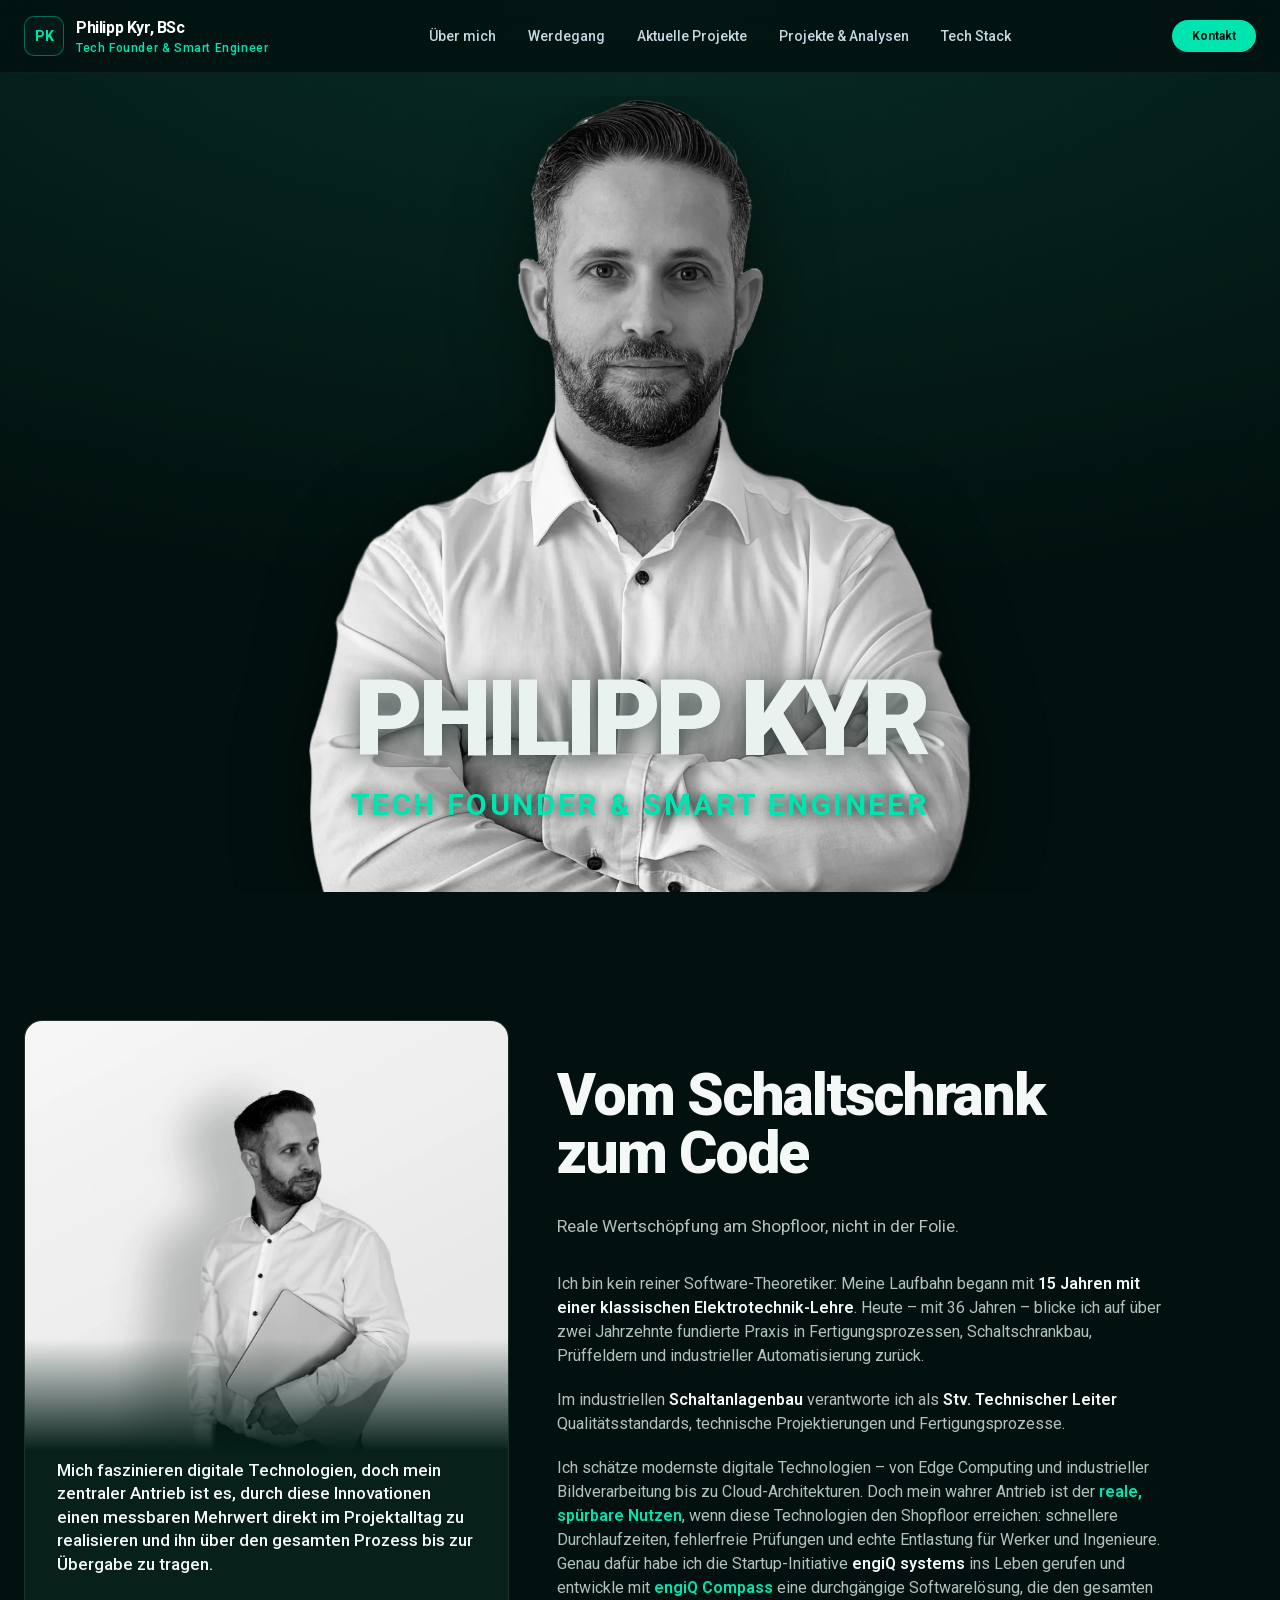
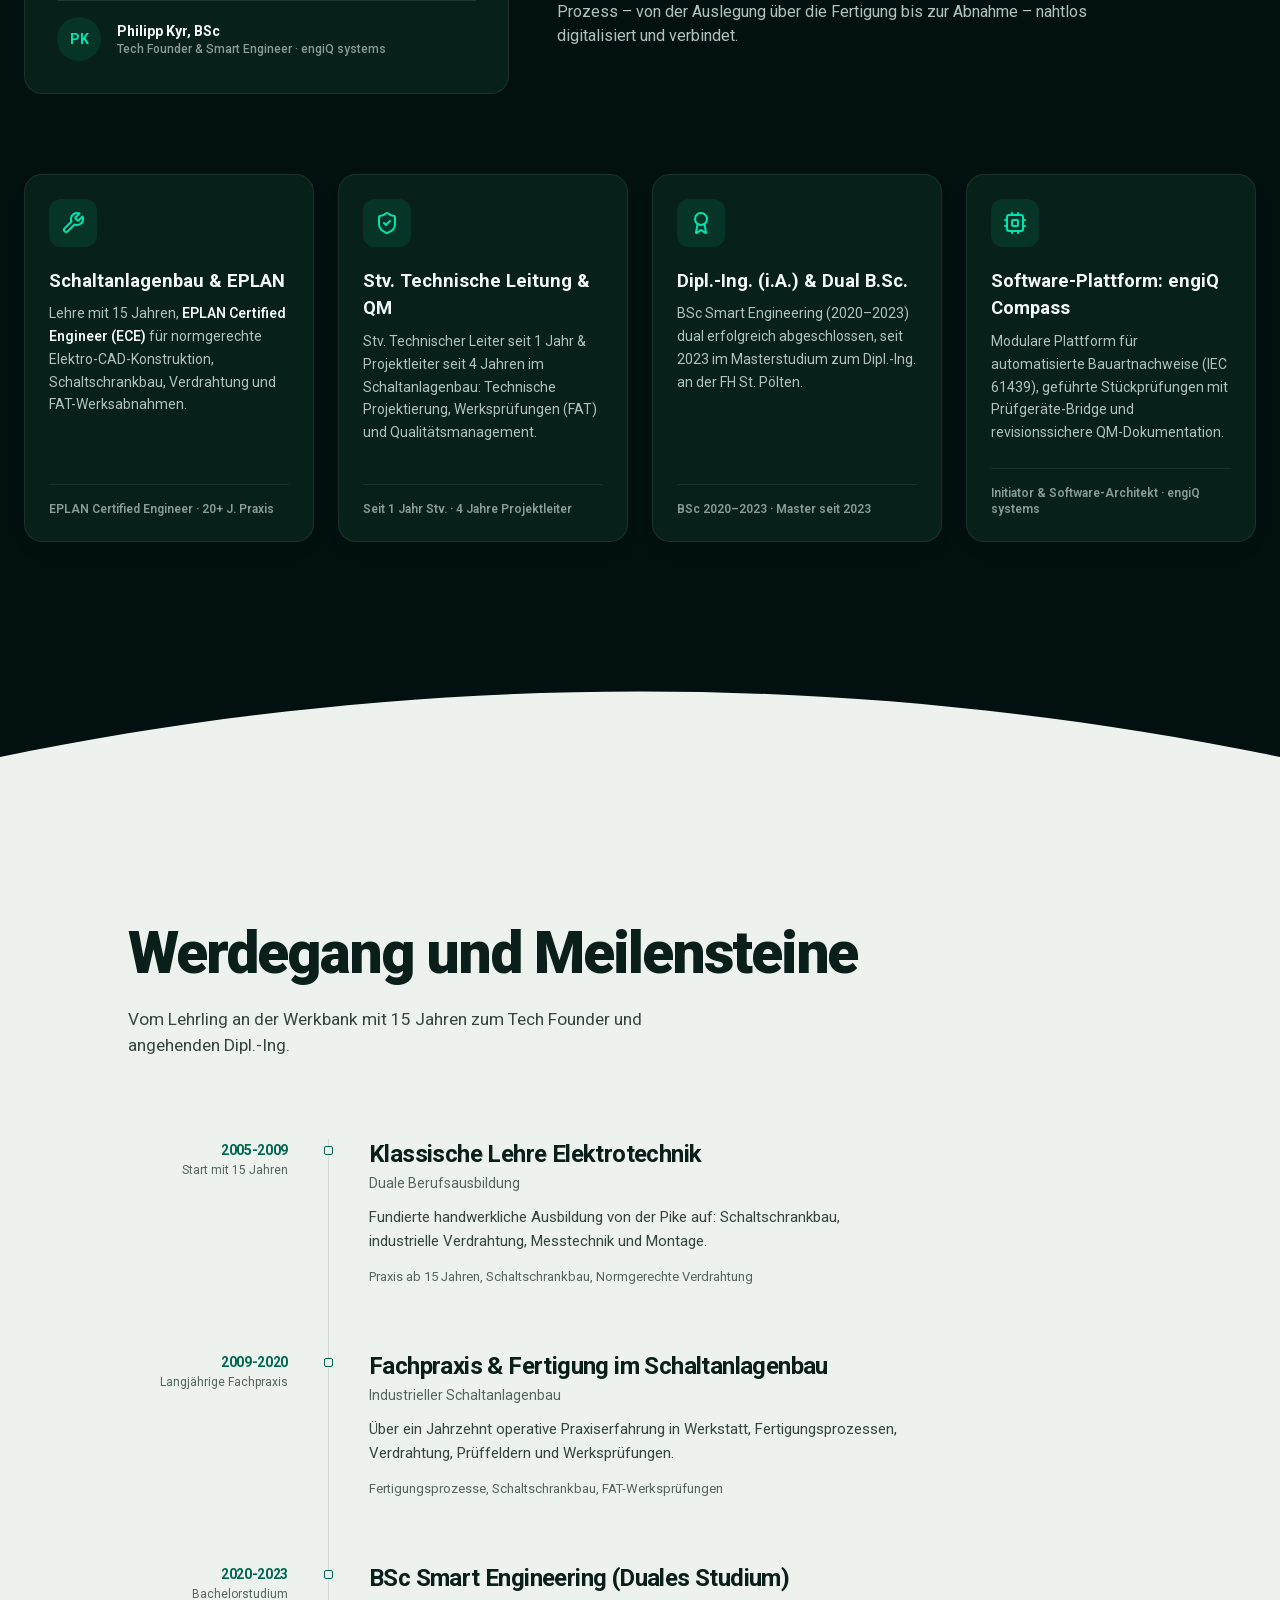
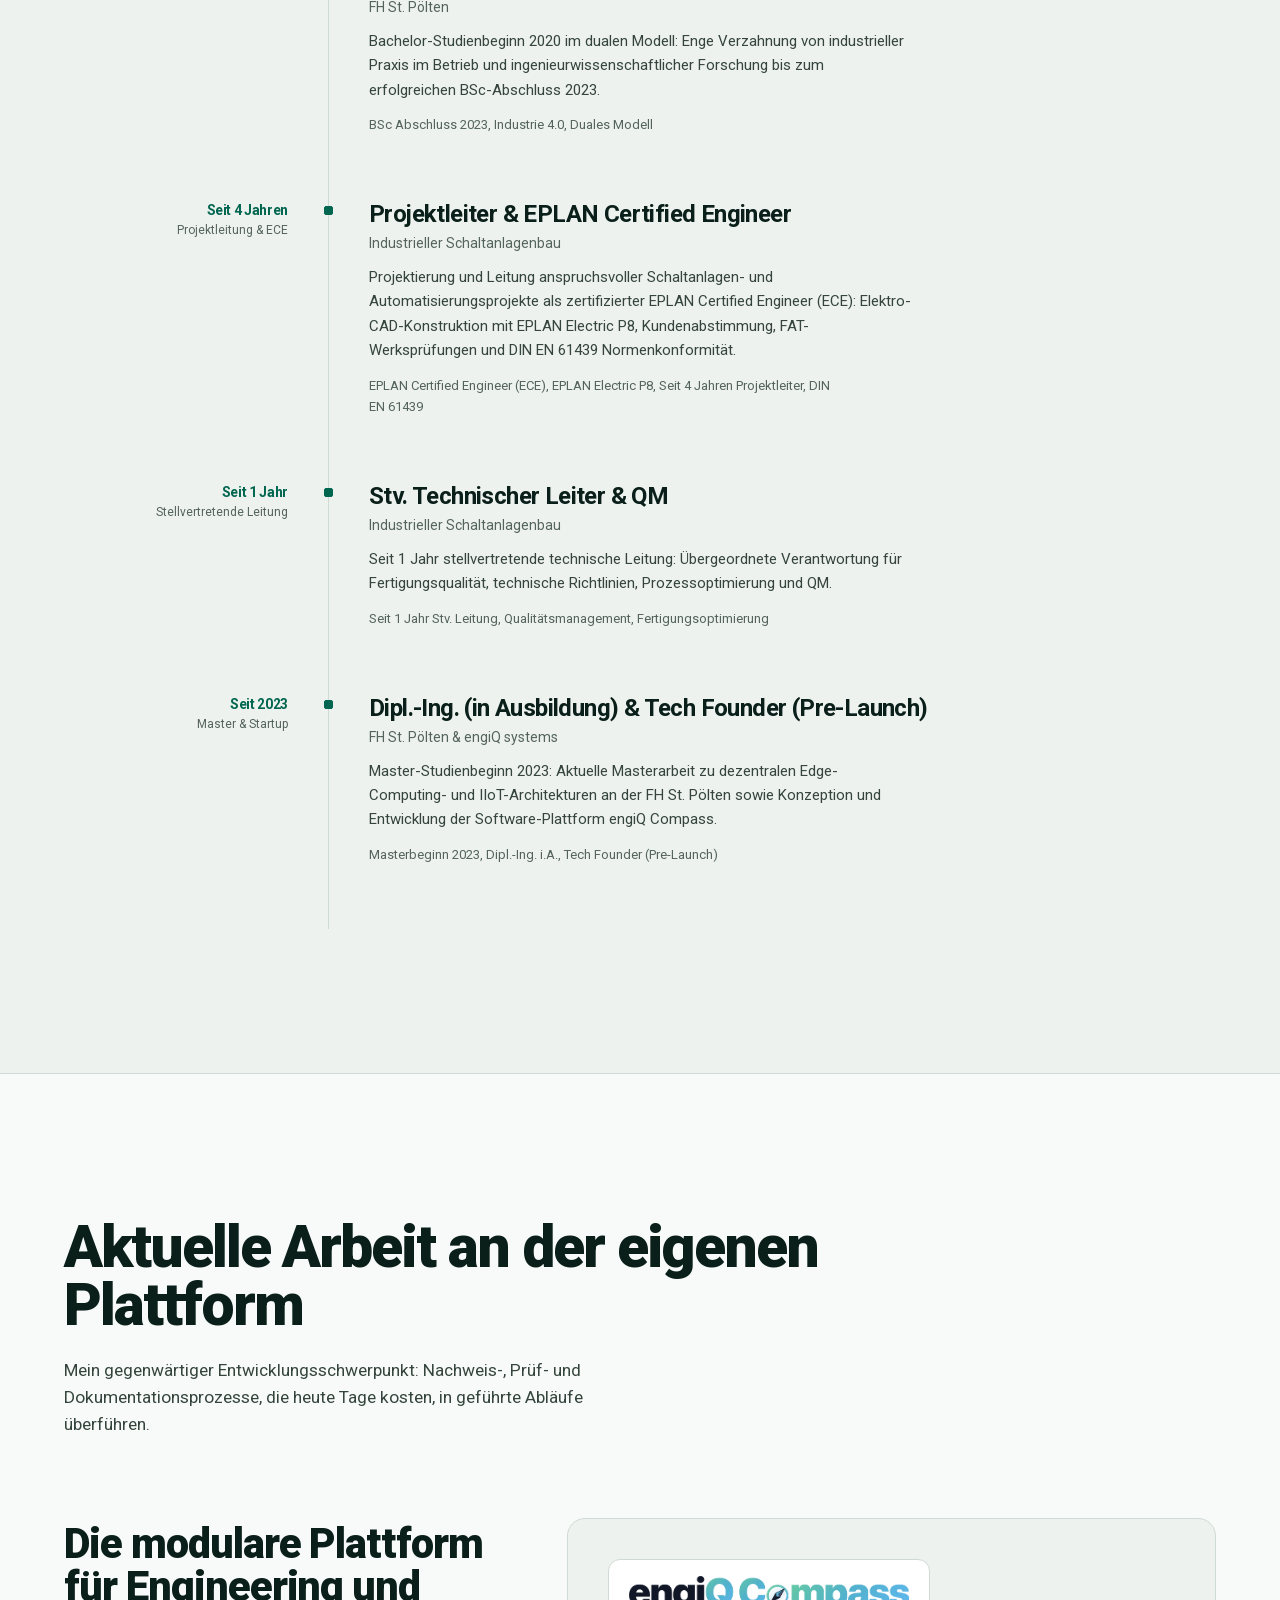
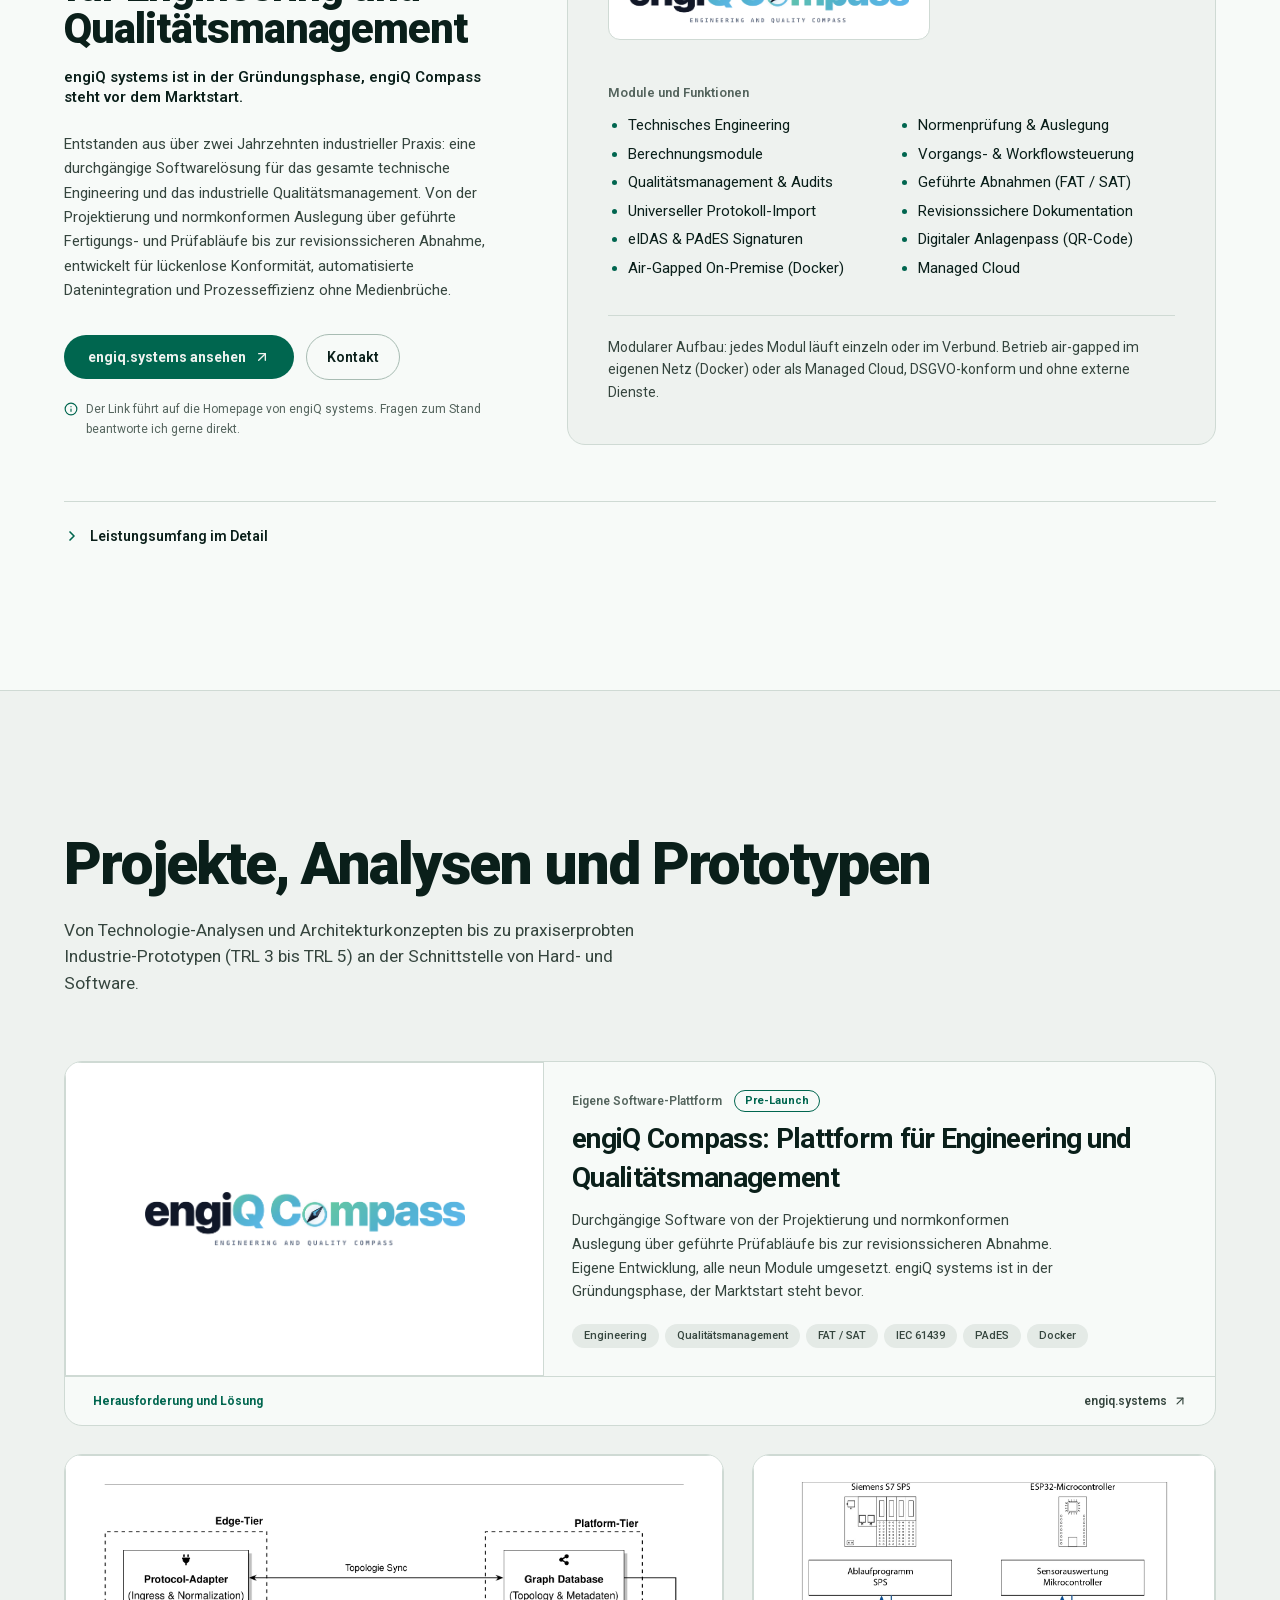
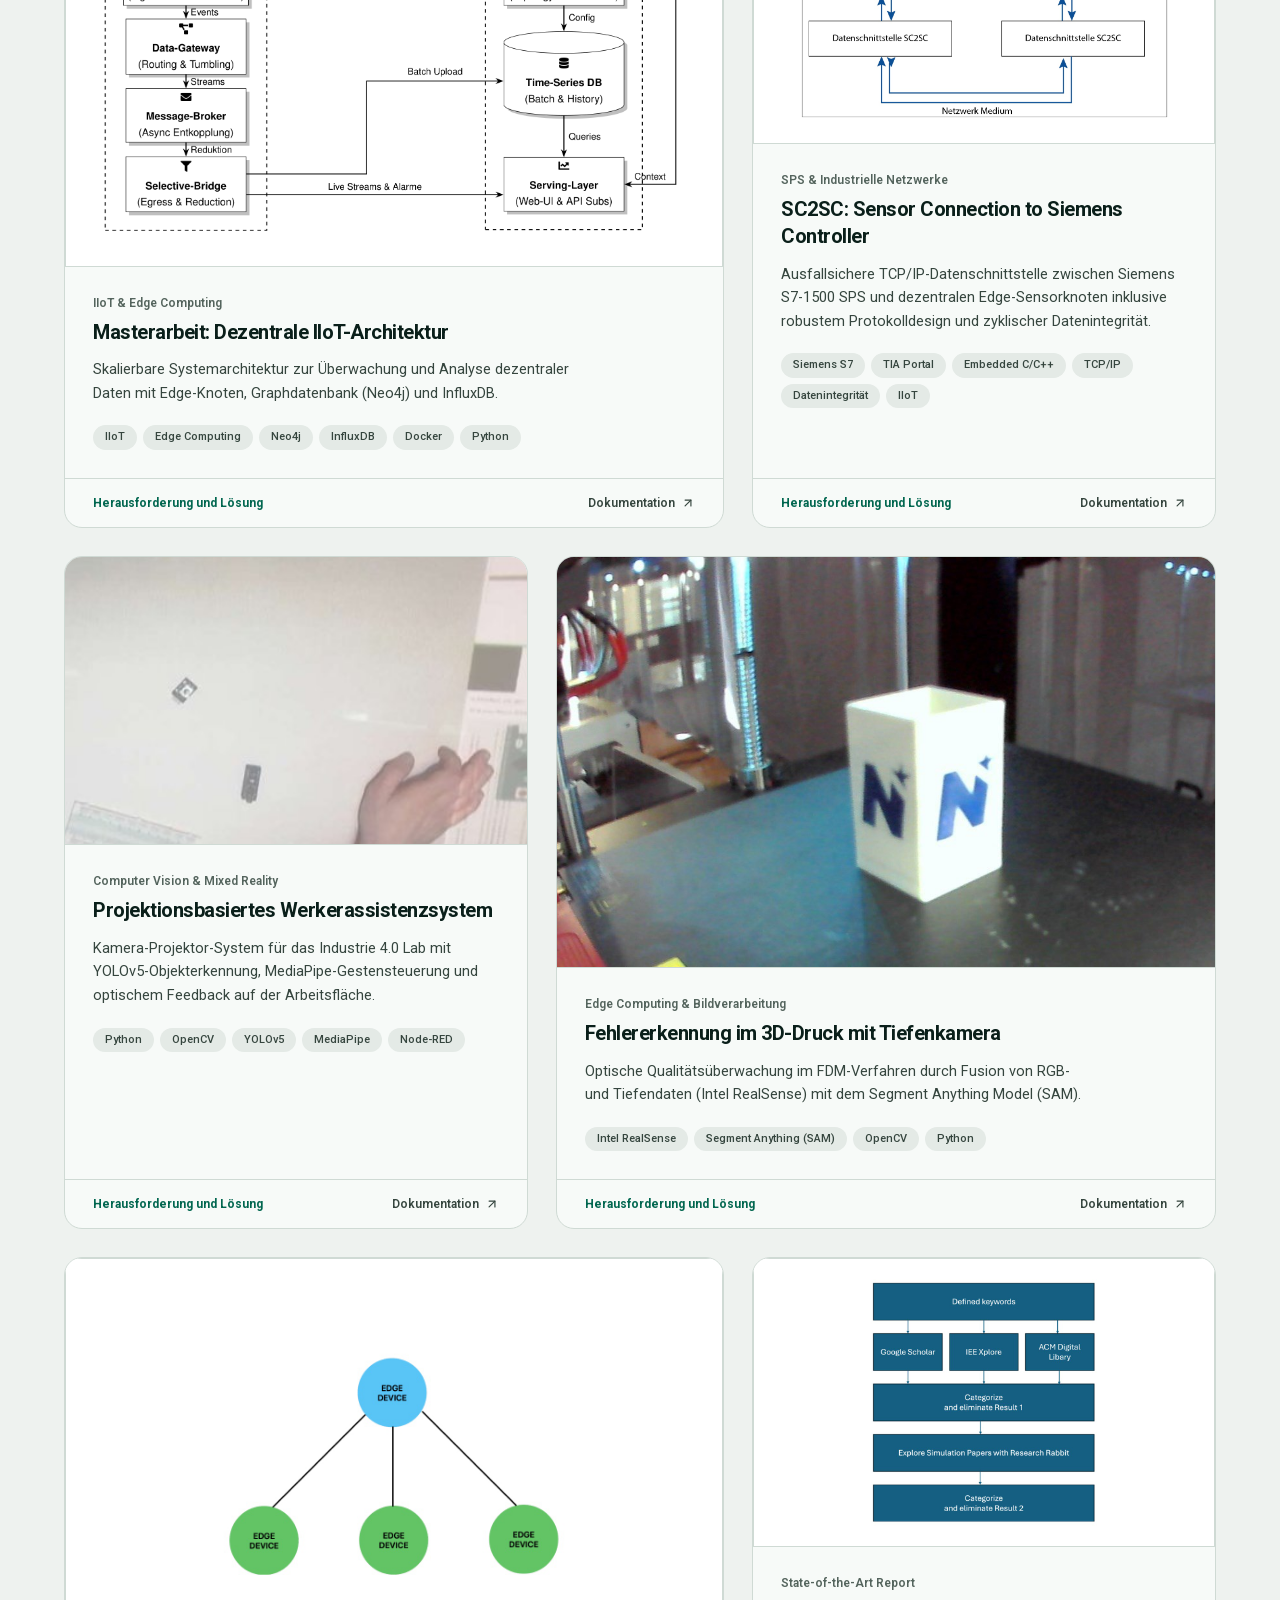
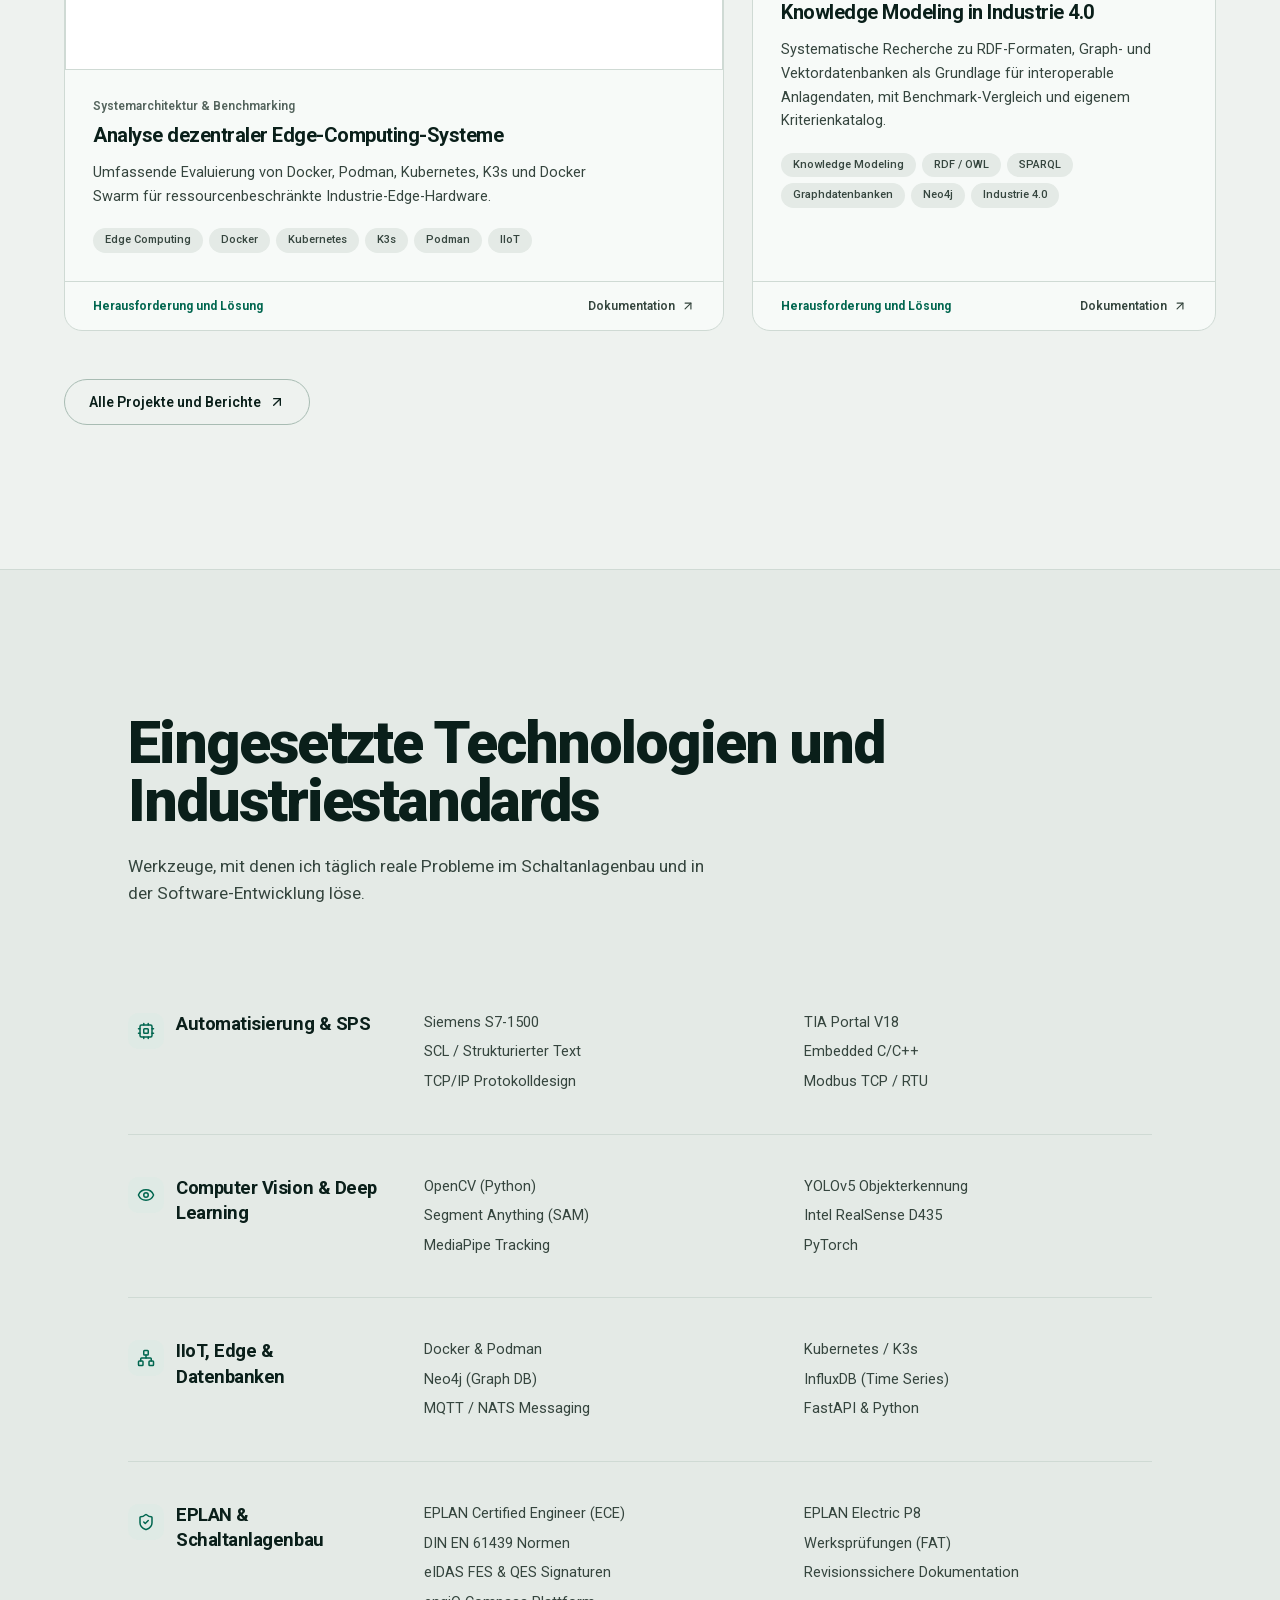
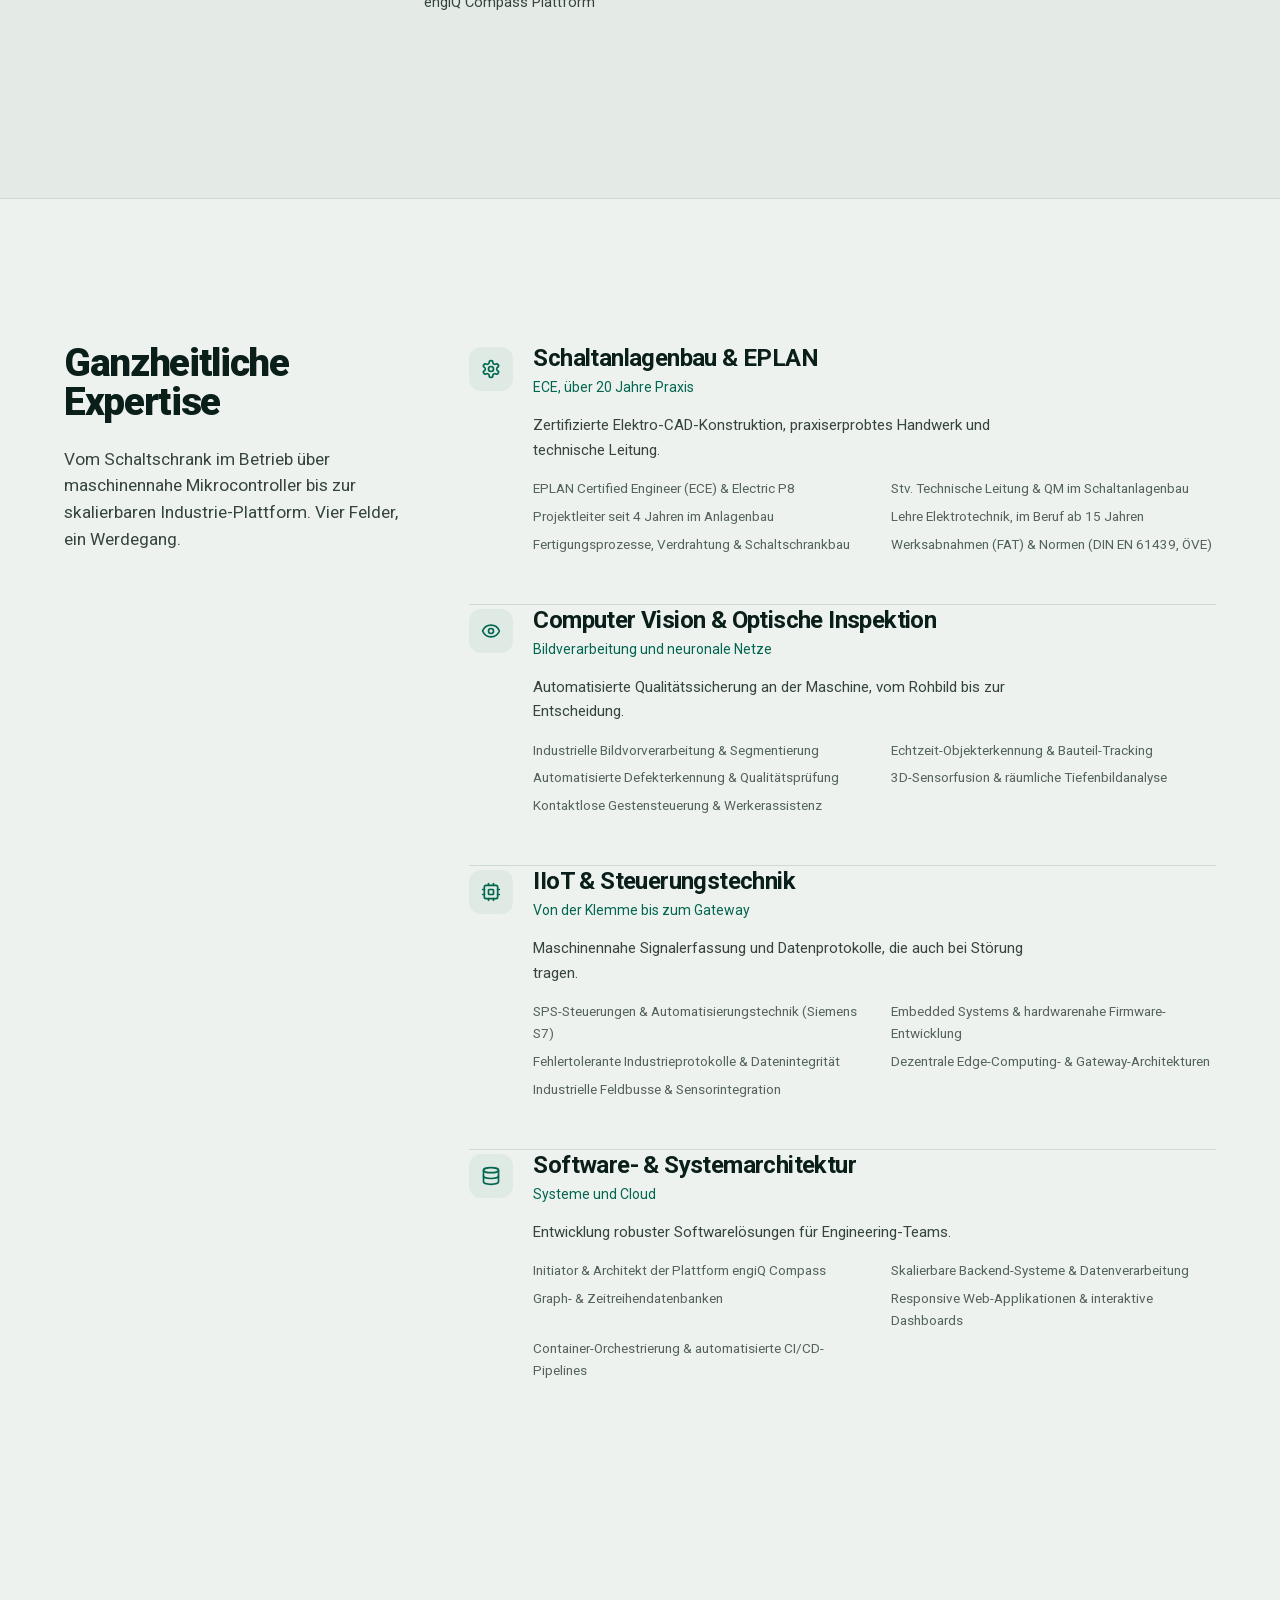
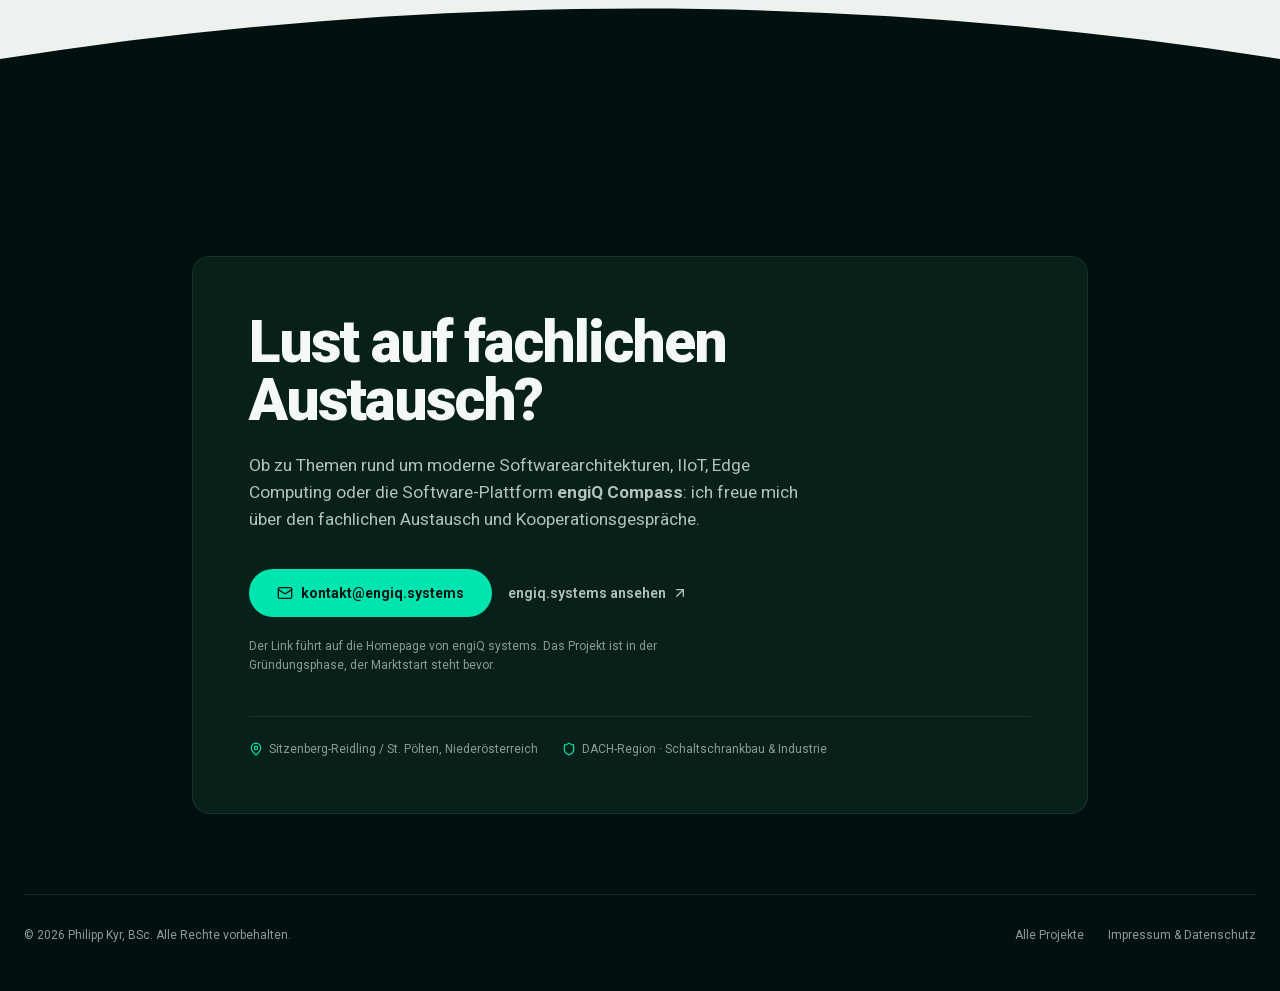
==== commit 0be6600e: "Bilder auf WebP umstellen, Originale bleiben erhalten Die Seiten binden jetzt WebP-Fassungen ein. Di" ====
--- a/index.html
+++ b/index.html
@@ -11,7 +11,7 @@
     <link rel="icon" type="image/png" sizes="32x32" href="./assets/favicon-32-C5qOZf_t.png">
     <link rel="icon" type="image/png" sizes="48x48" href="./assets/favicon-48-J4A-742u.png">
     <link rel="apple-touch-icon" href="./assets/apple-touch-icon-Bj-SyM_g.png">
-  <script type="module" crossorigin src="./assets/index-C01hbHr9.js"></script>
+  <script type="module" crossorigin src="./assets/index-BoJwAUsY.js"></script>
   <link rel="stylesheet" crossorigin href="./assets/index-C1Fc-CyH.css">
 </head>
   <body class="bg-[#02110f] text-slate-100 antialiased selection:bg-[#00e5b0] selection:text-[#021811]">
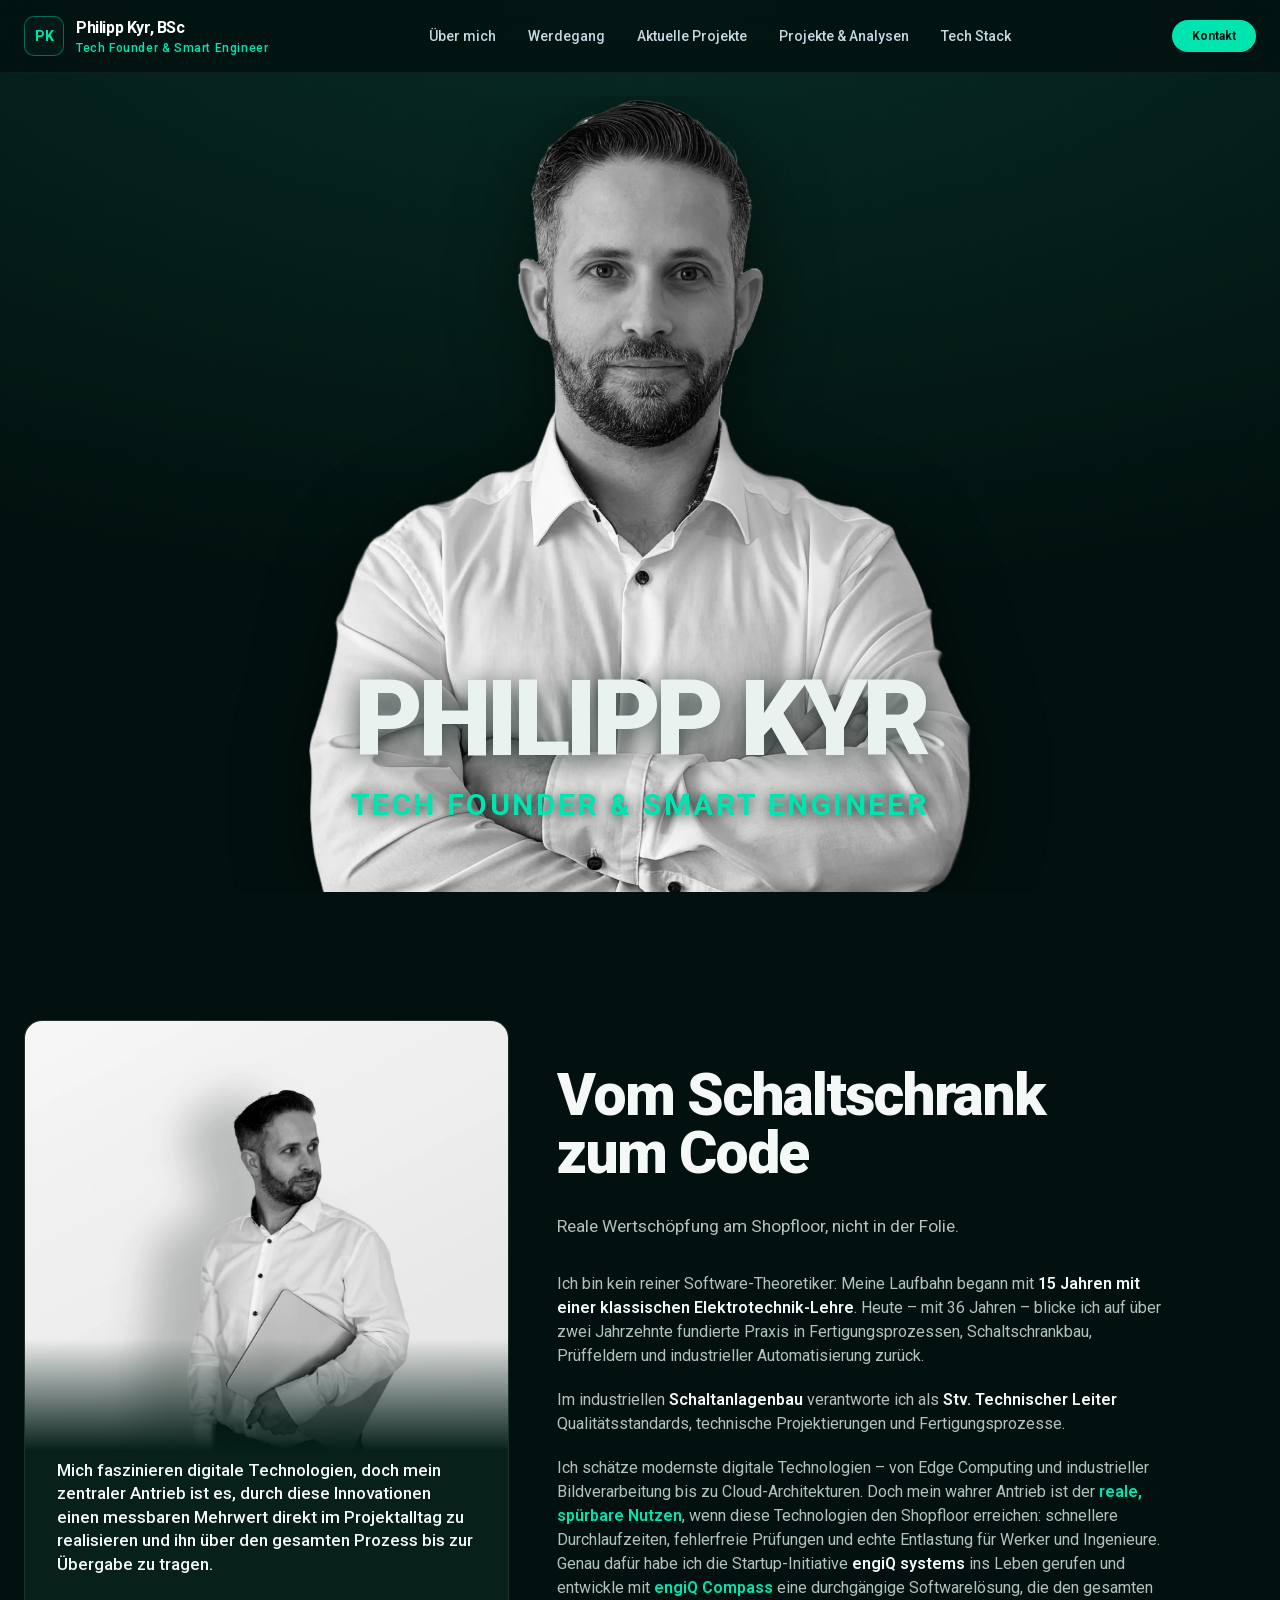
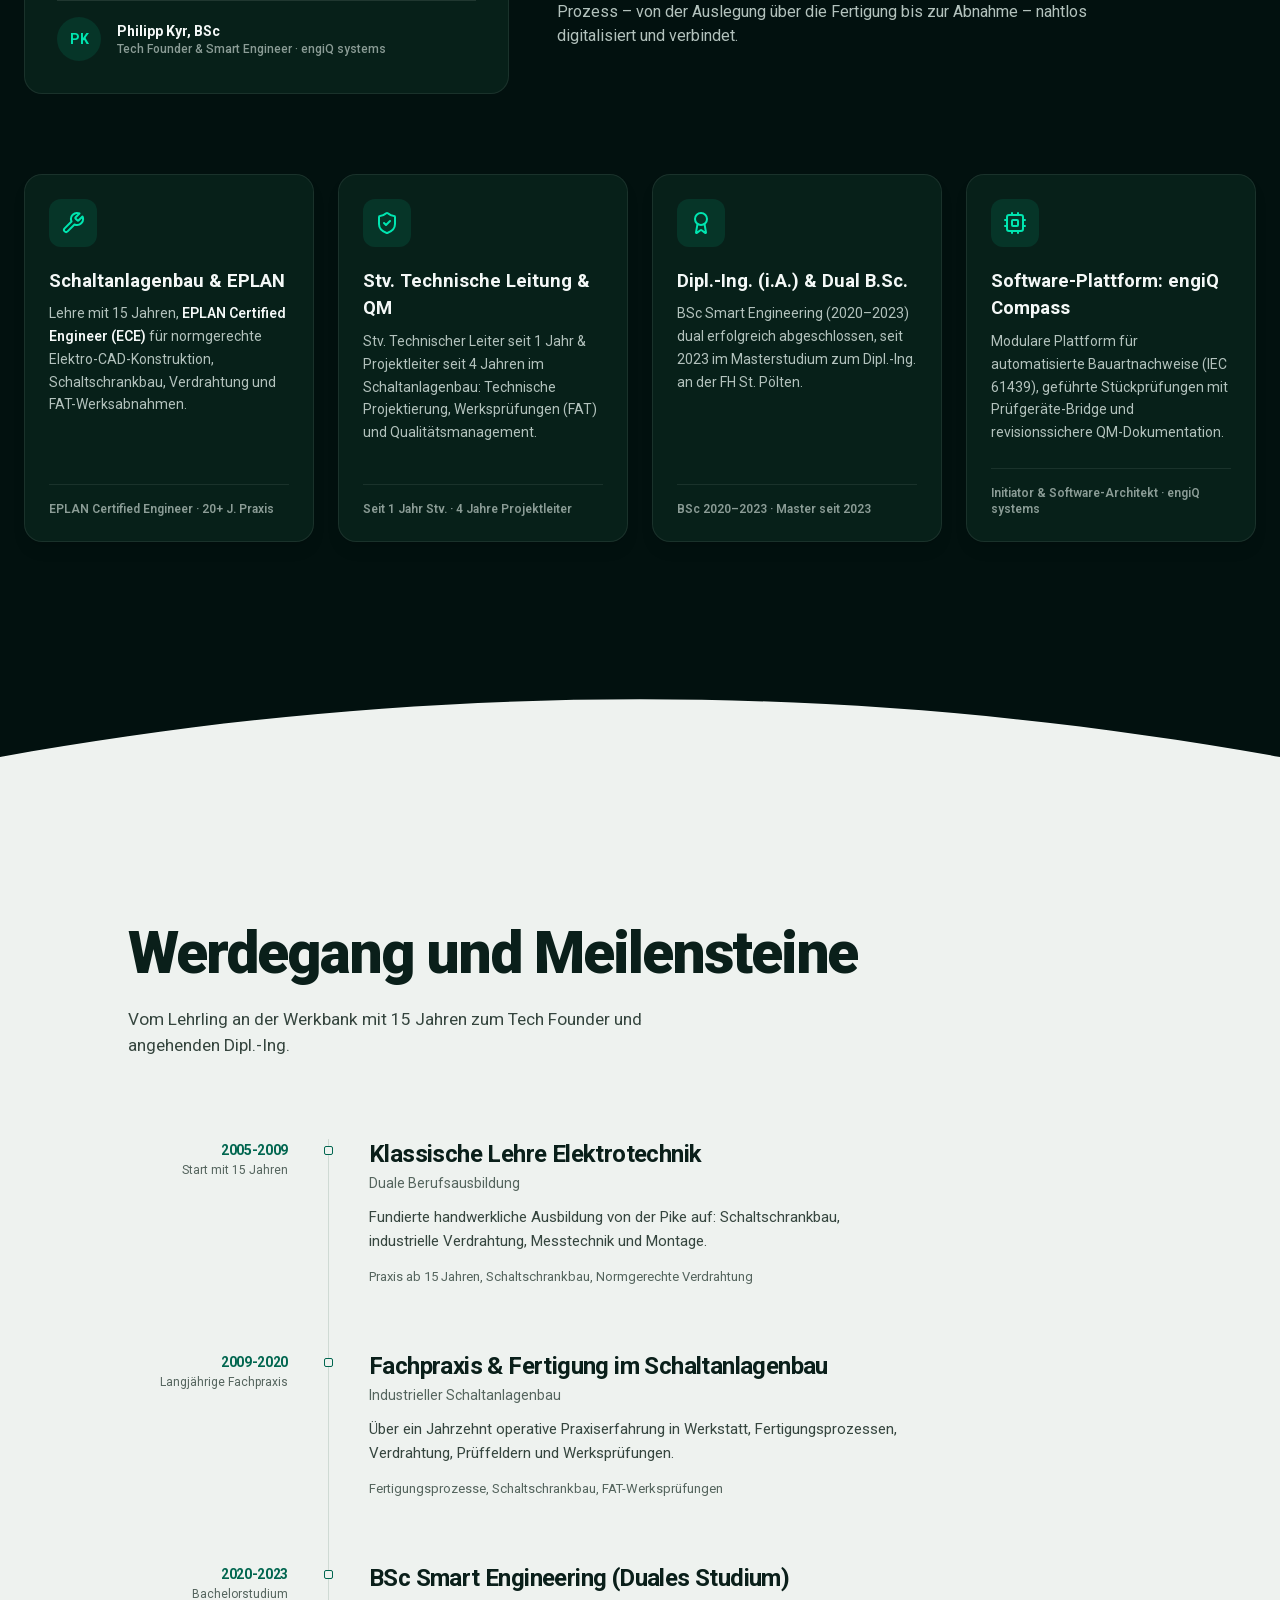
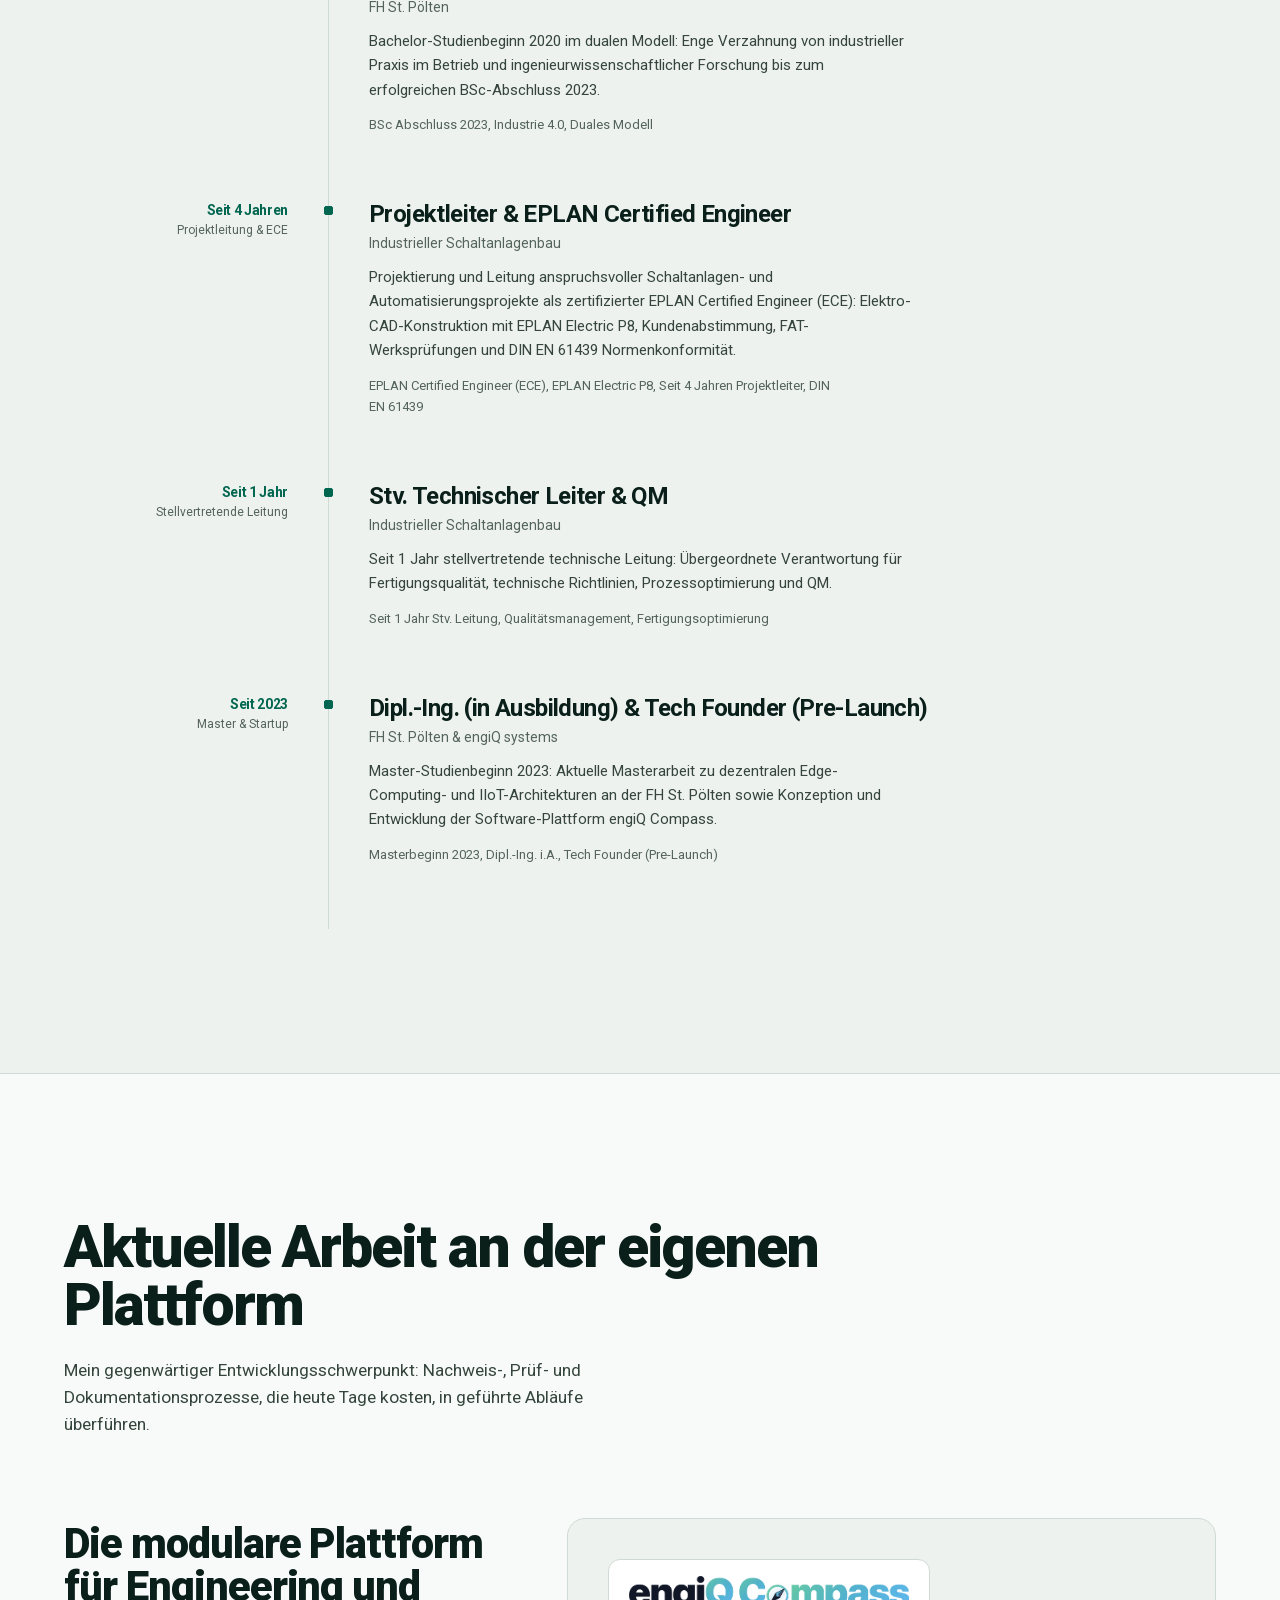
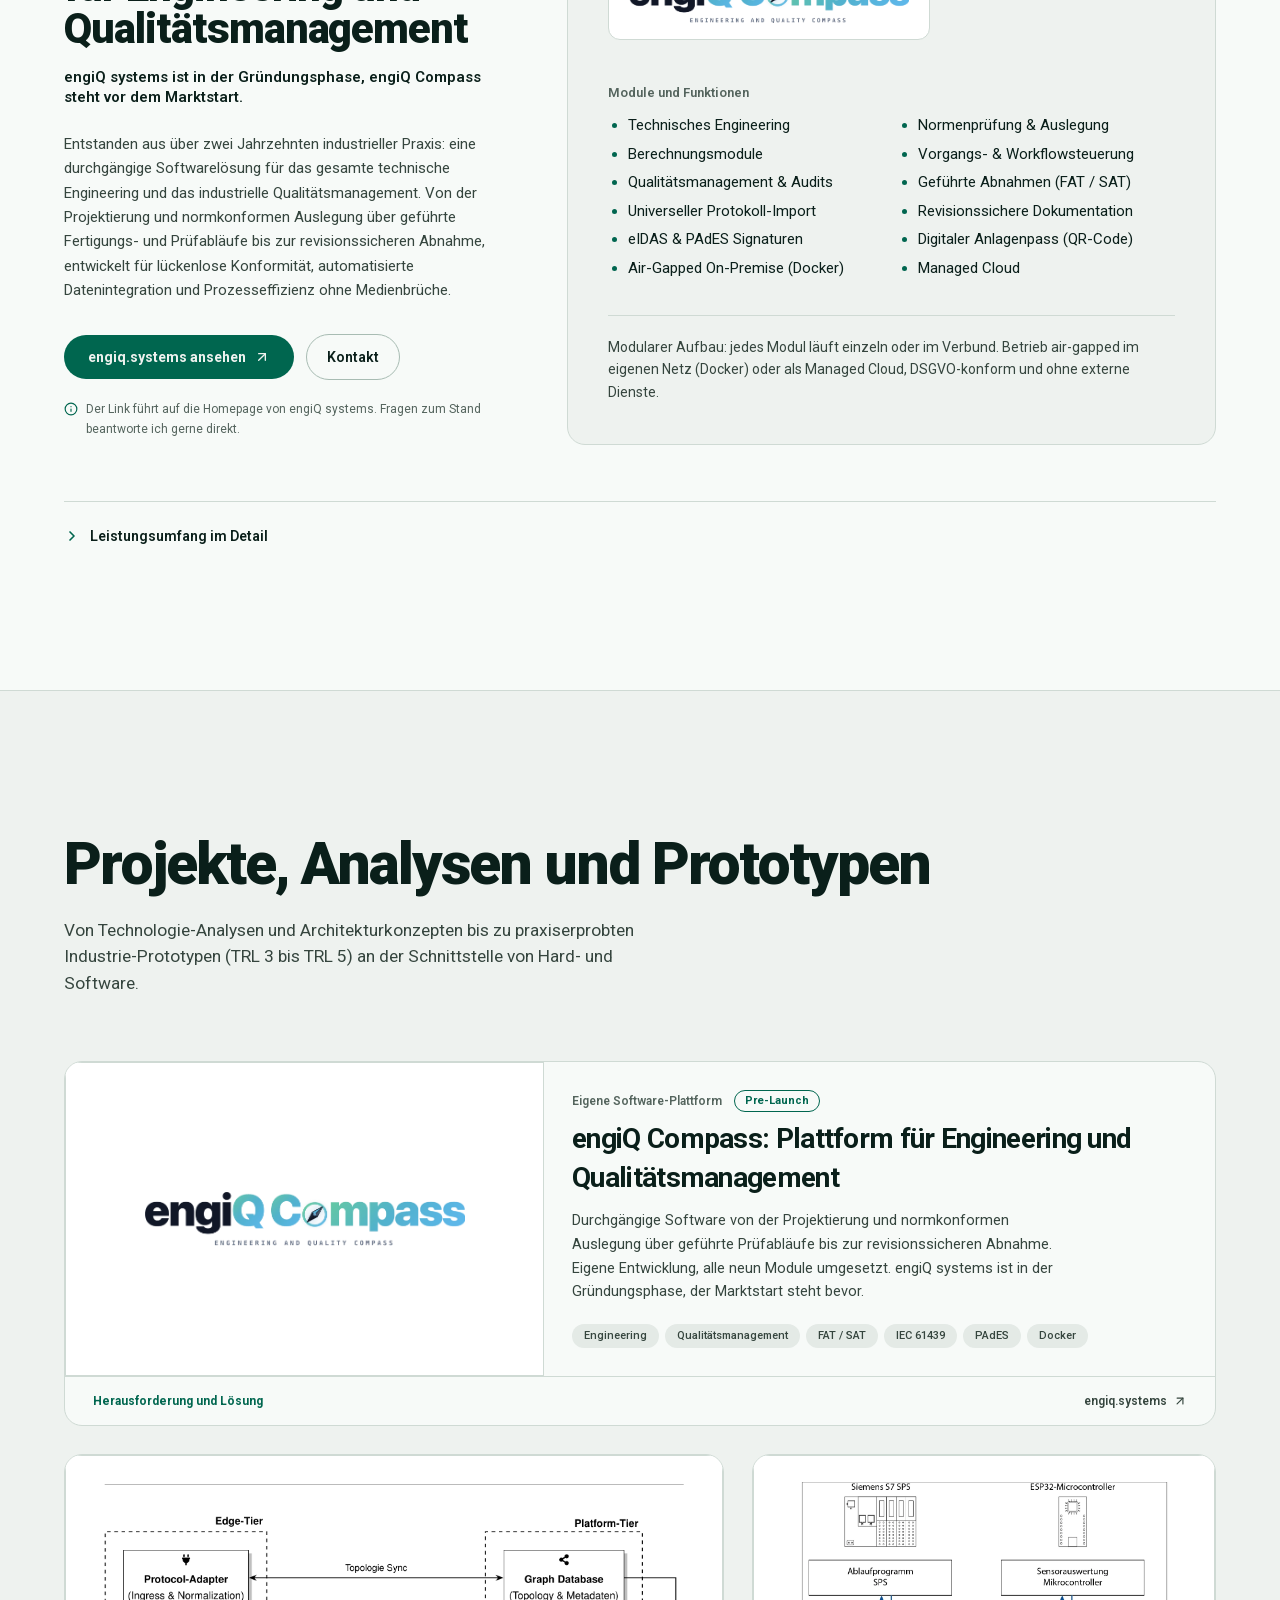
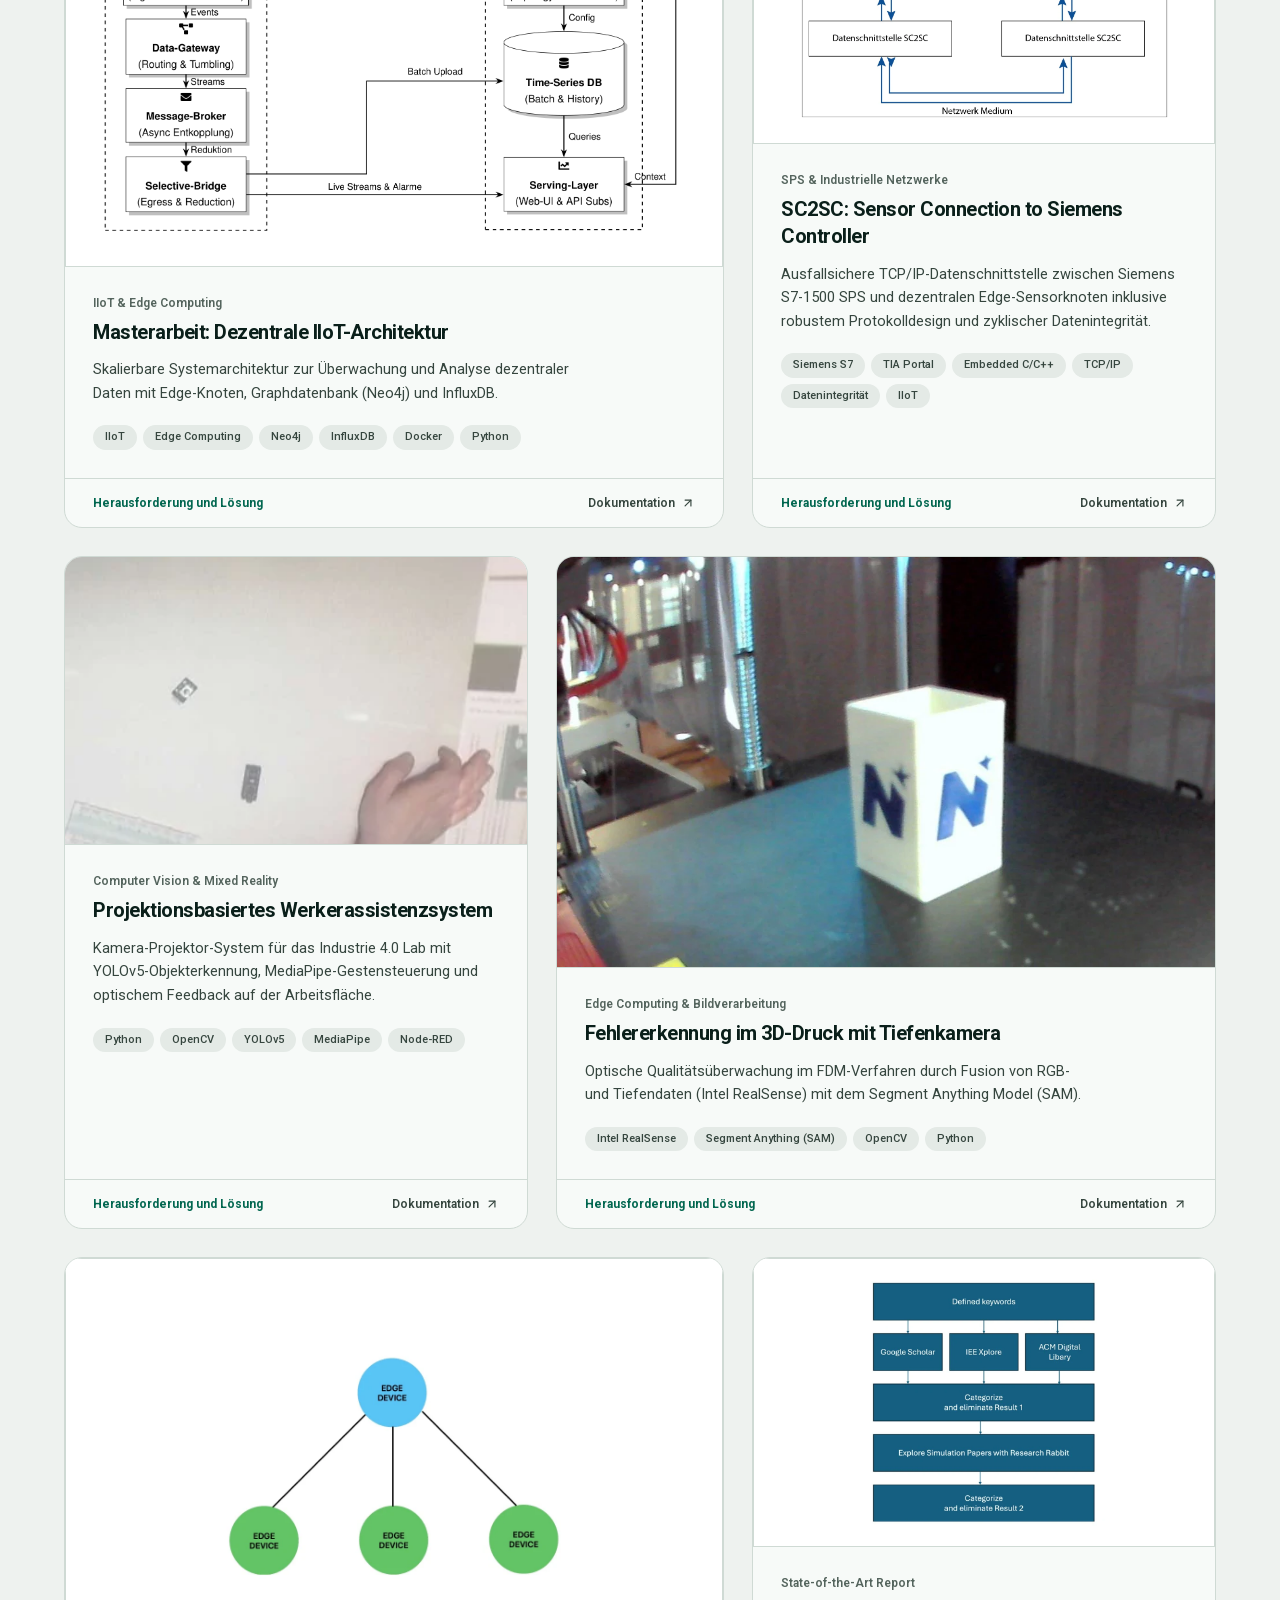
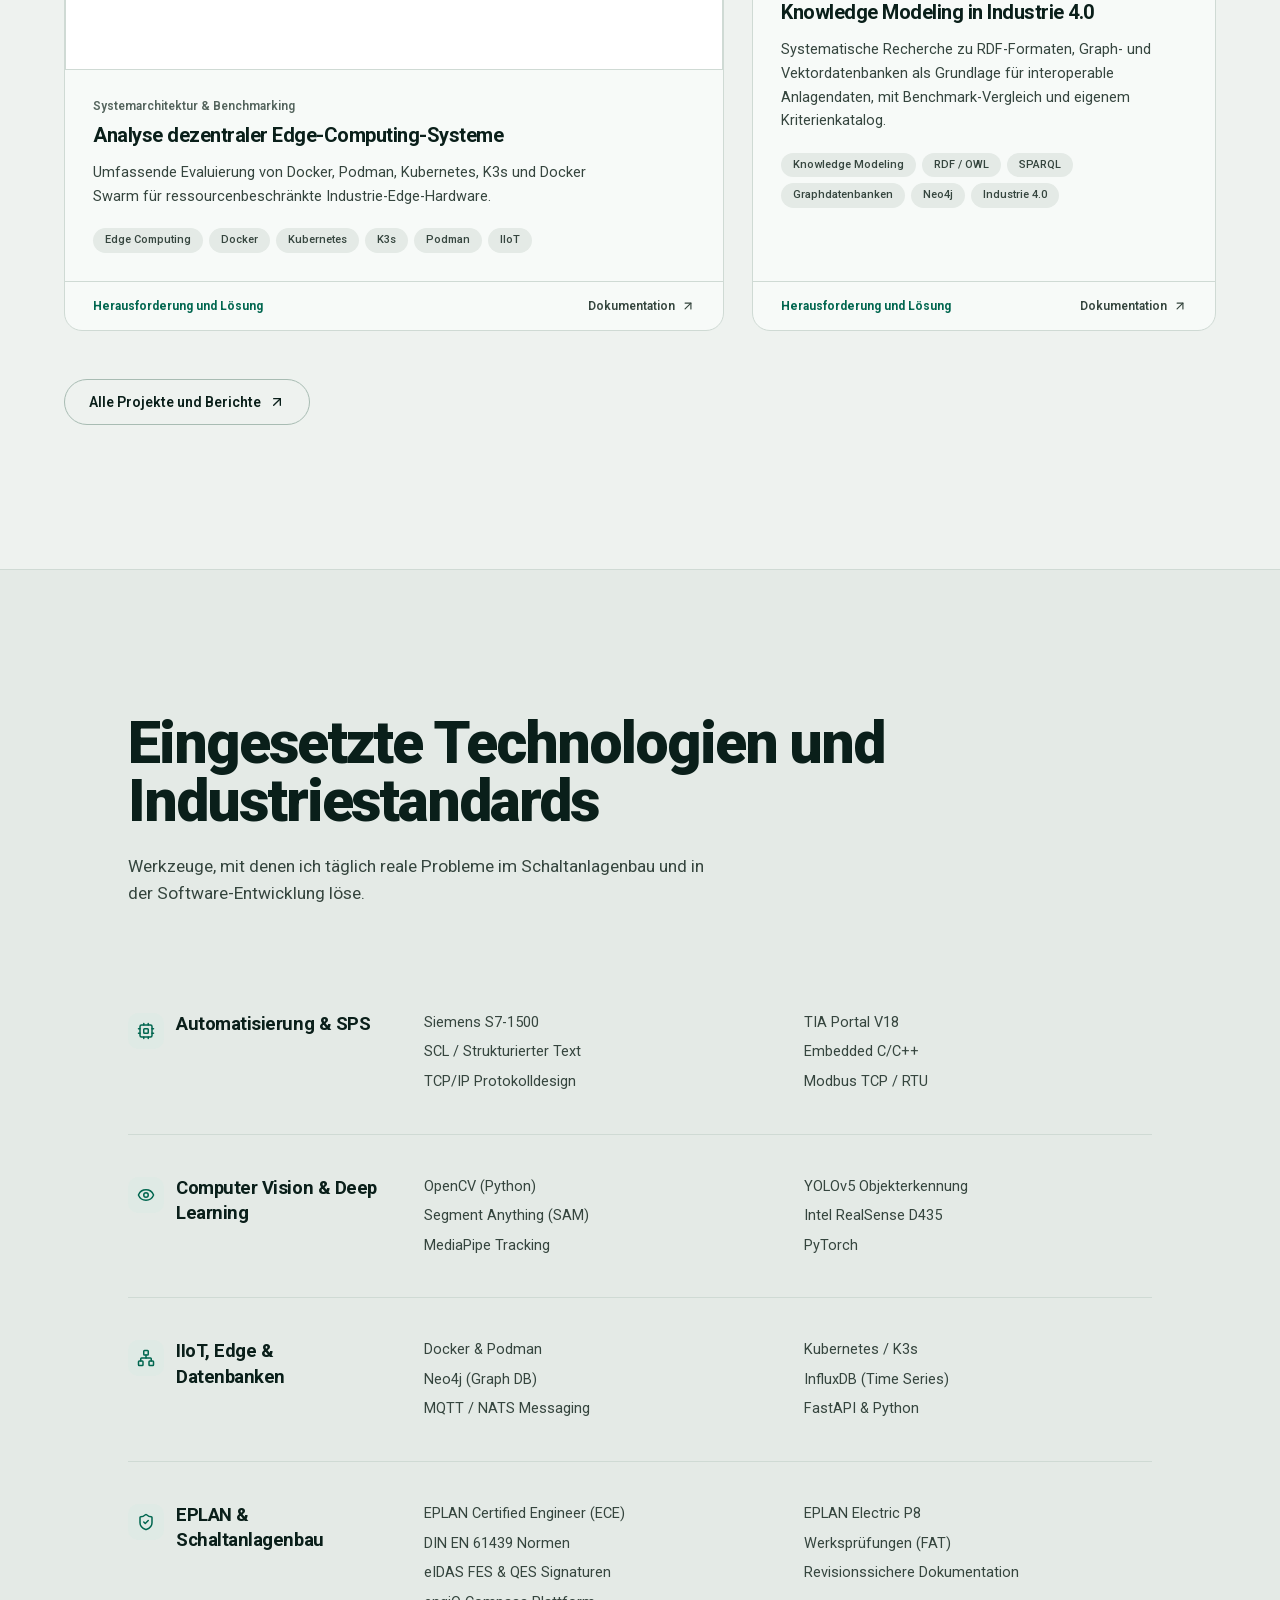
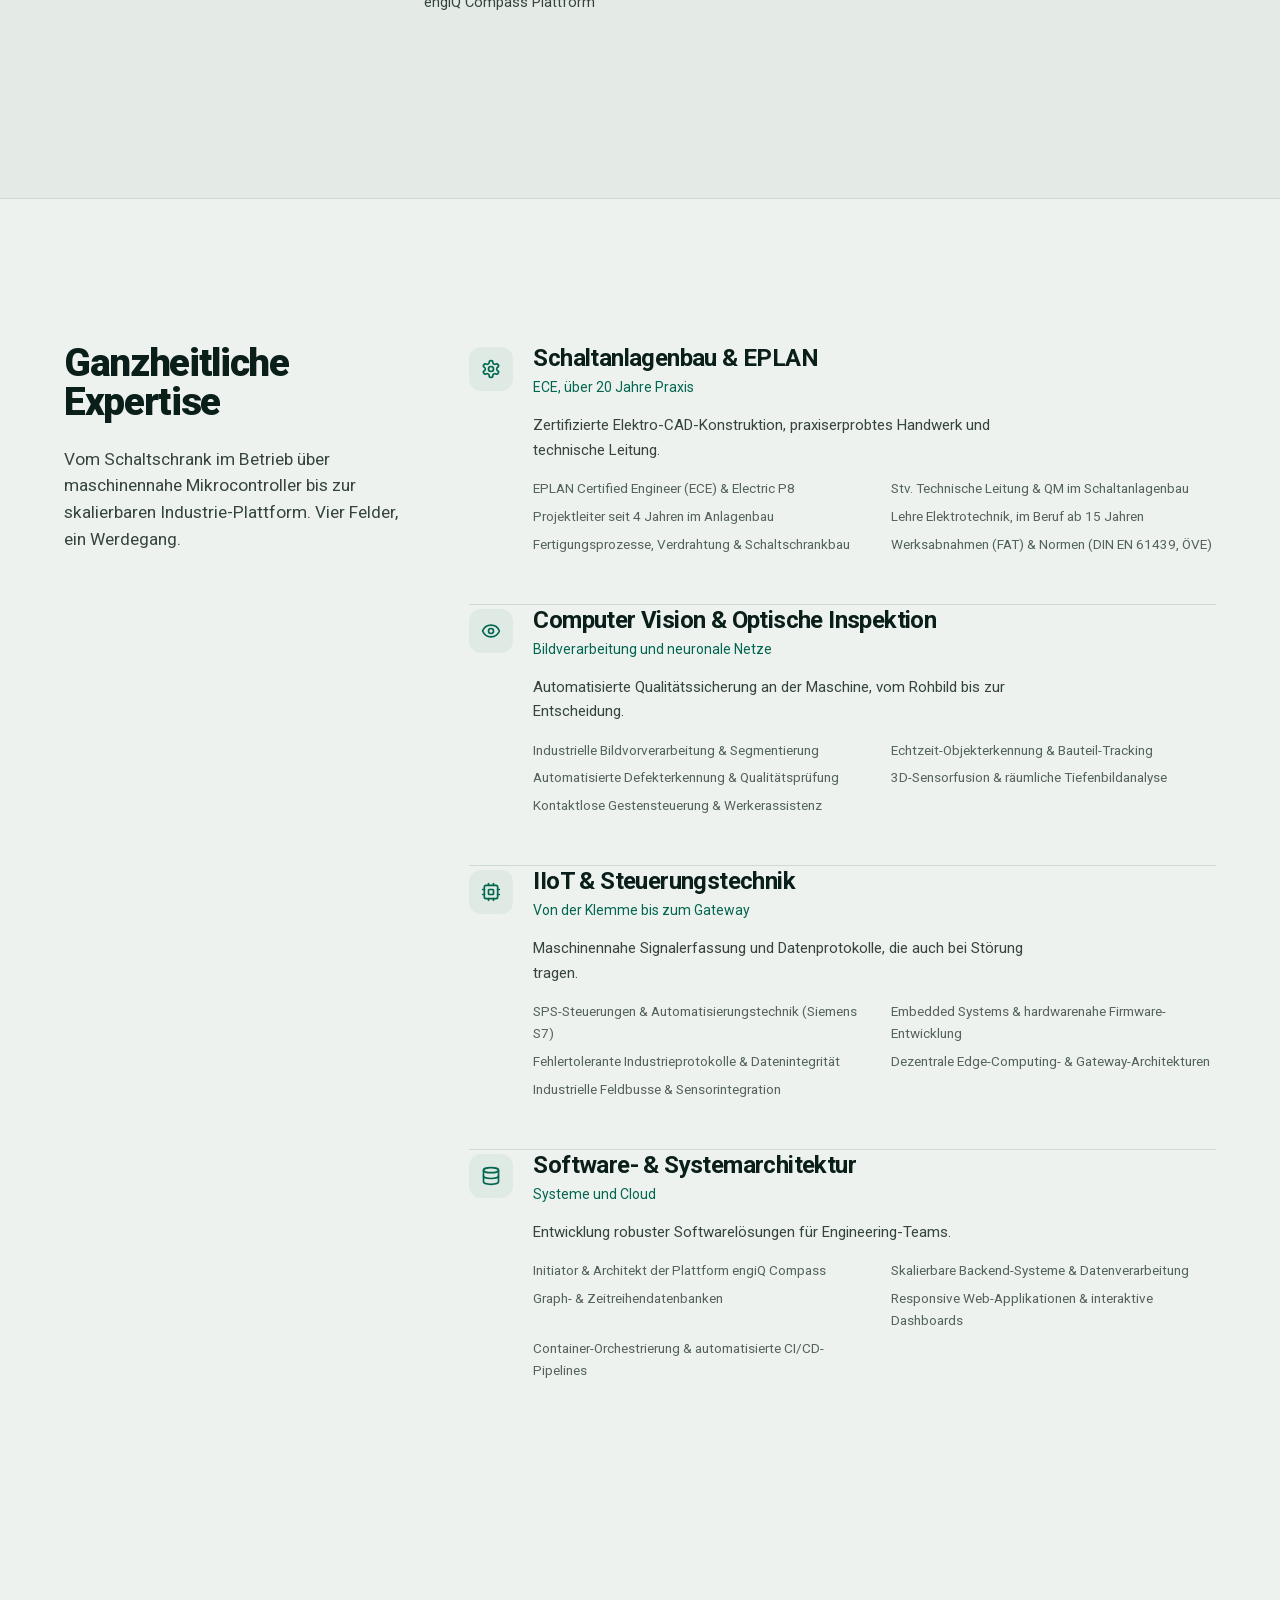
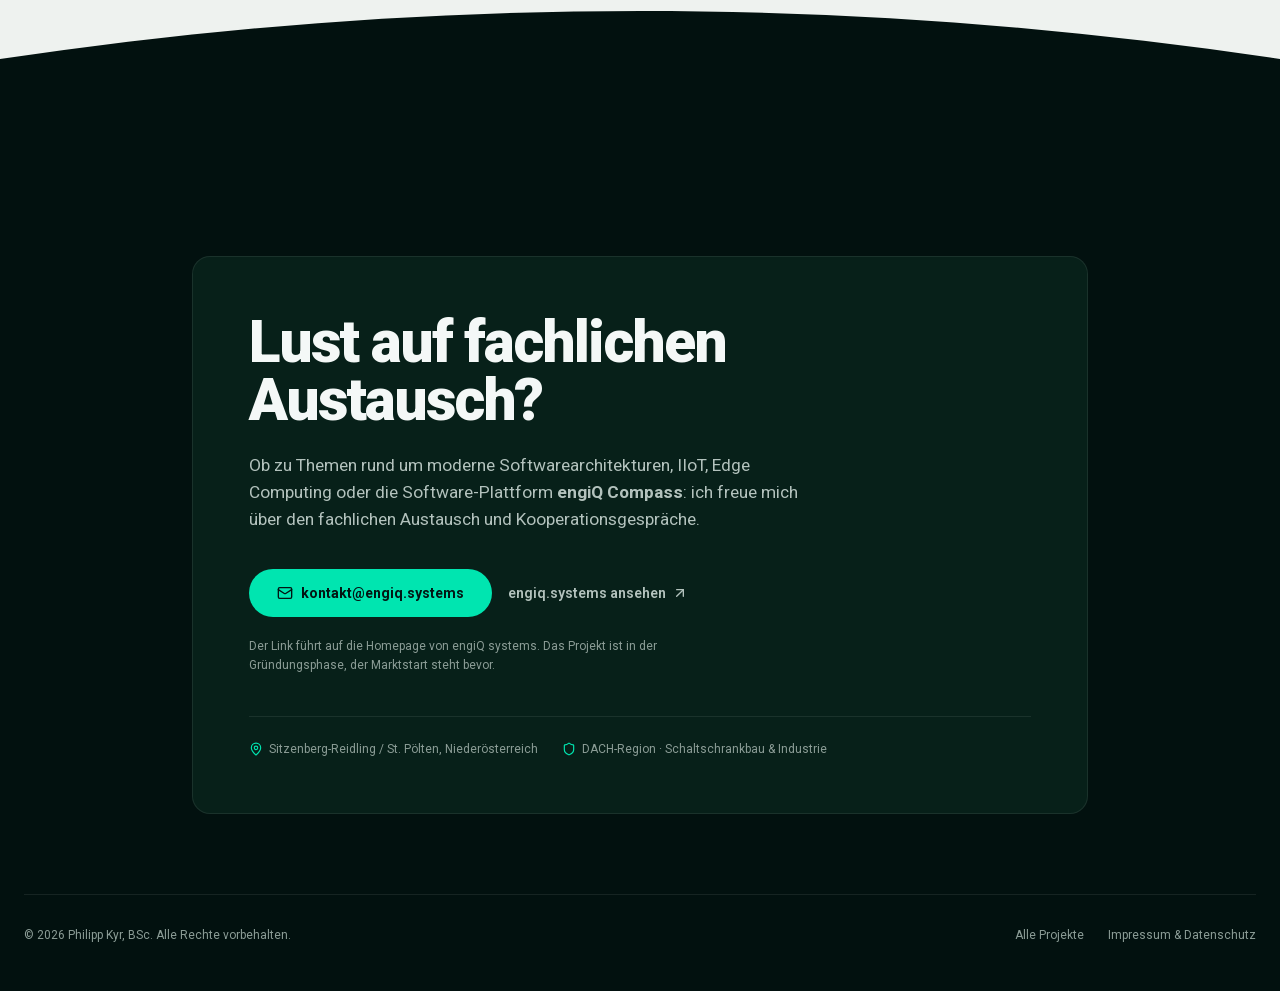
==== commit 1e83ff7d: "Ladeverhalten der Startseite: drei echte Fehler behoben 1. Das Portraet war erst nach dem JavaScript" ====
--- a/index.html
+++ b/index.html
@@ -4,6 +4,7 @@
     <meta charset="UTF-8" />
     <meta http-equiv="Content-Security-Policy" content="default-src 'self'; img-src 'self' data:; style-src 'self' 'unsafe-inline'; script-src 'self'; font-src 'self'; connect-src 'self'; object-src 'none'; base-uri 'none'; form-action 'none'" />
     <meta name="referrer" content="strict-origin-when-cross-origin" />
+    <link rel="preload" as="image" href="./assets/hero-portrait-frontal-CSZCLeZ4.webp" fetchpriority="high" />
     <meta name="viewport" content="width=device-width, initial-scale=1.0" />
     <meta name="description" content="Philipp Kyr, BSc – Tech Founder &amp; Smart Engineer, Stv. Technischer Leiter. Software für Engineering &amp; Qualitätsmanagement, IIoT &amp; Computer Vision." />
     <title>Philipp Kyr, BSc – Tech Founder &amp; Smart Engineer</title>
@@ -11,7 +12,7 @@
     <link rel="icon" type="image/png" sizes="32x32" href="./assets/favicon-32-C5qOZf_t.png">
     <link rel="icon" type="image/png" sizes="48x48" href="./assets/favicon-48-J4A-742u.png">
     <link rel="apple-touch-icon" href="./assets/apple-touch-icon-Bj-SyM_g.png">
-  <script type="module" crossorigin src="./assets/index-BoJwAUsY.js"></script>
+  <script type="module" crossorigin src="./assets/index-C0K8DPgH.js"></script>
   <link rel="stylesheet" crossorigin href="./assets/index-C1Fc-CyH.css">
 </head>
   <body class="bg-[#02110f] text-slate-100 antialiased selection:bg-[#00e5b0] selection:text-[#021811]">
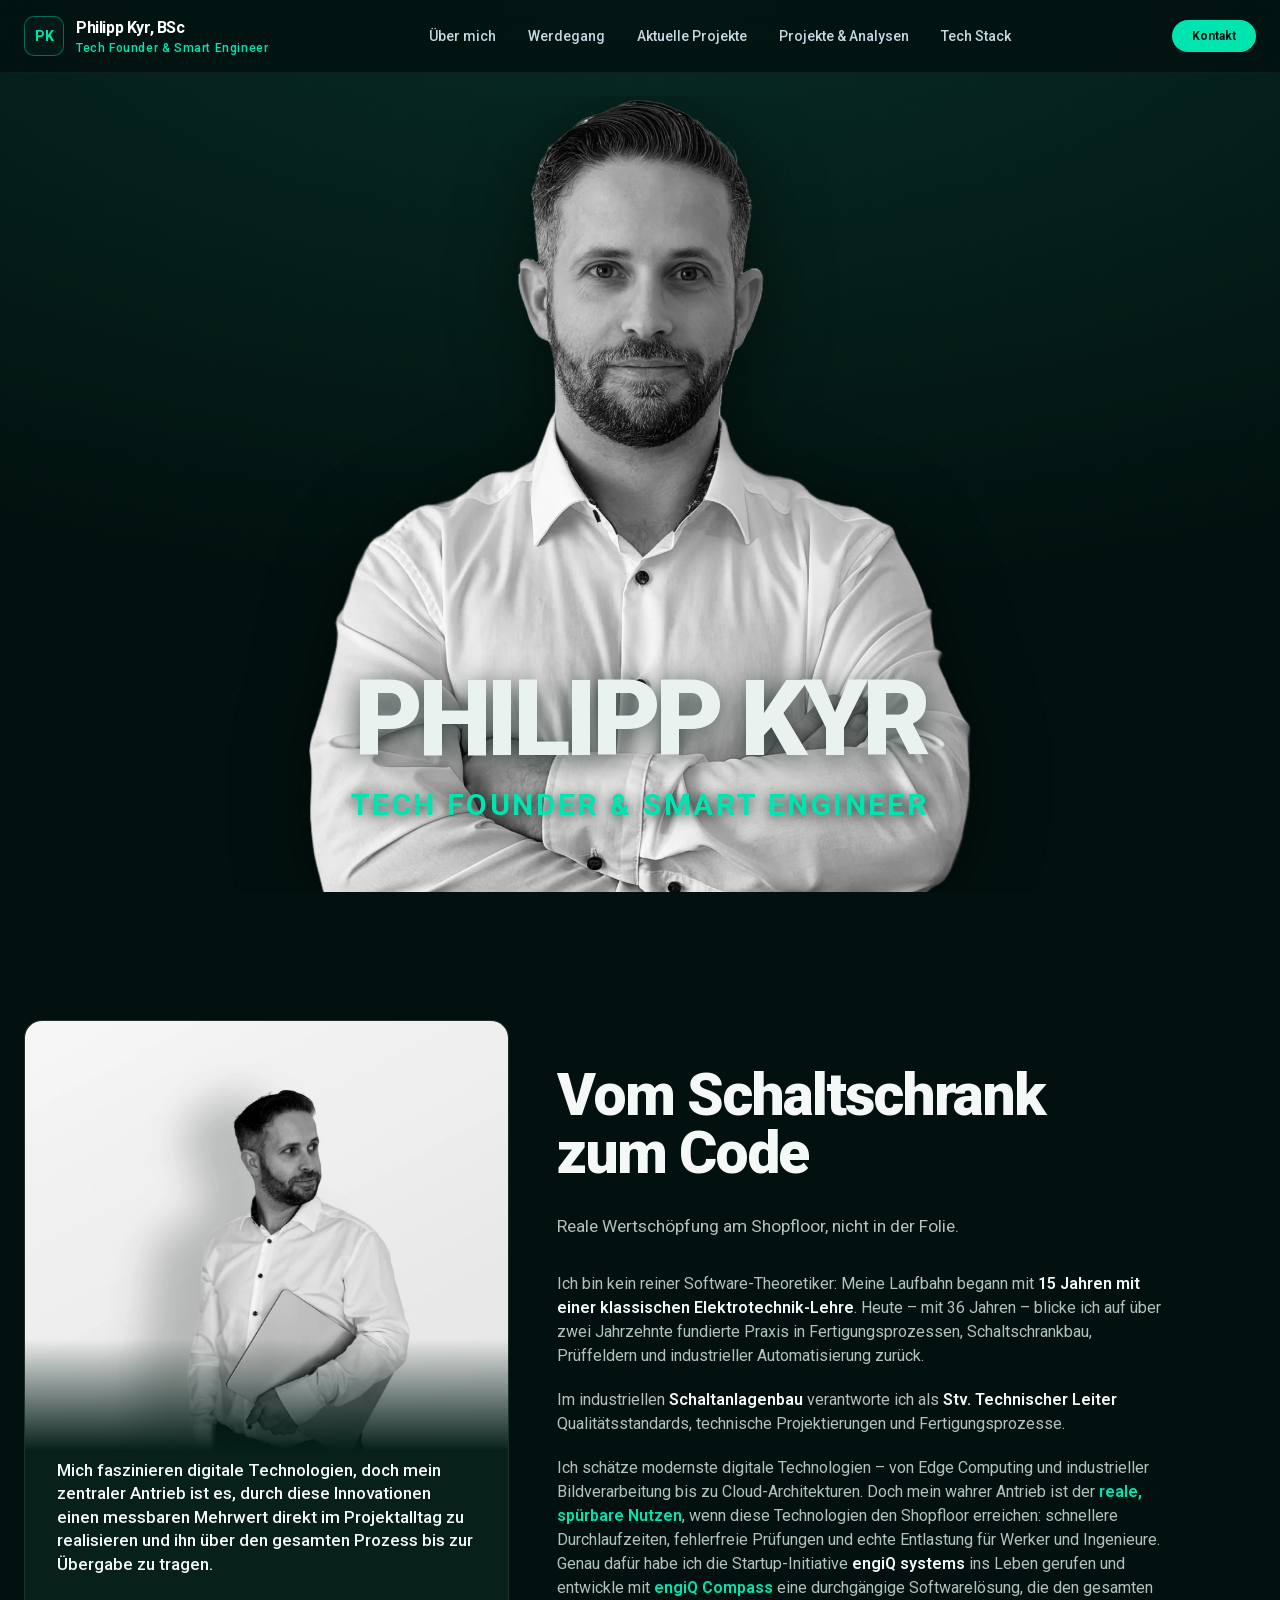
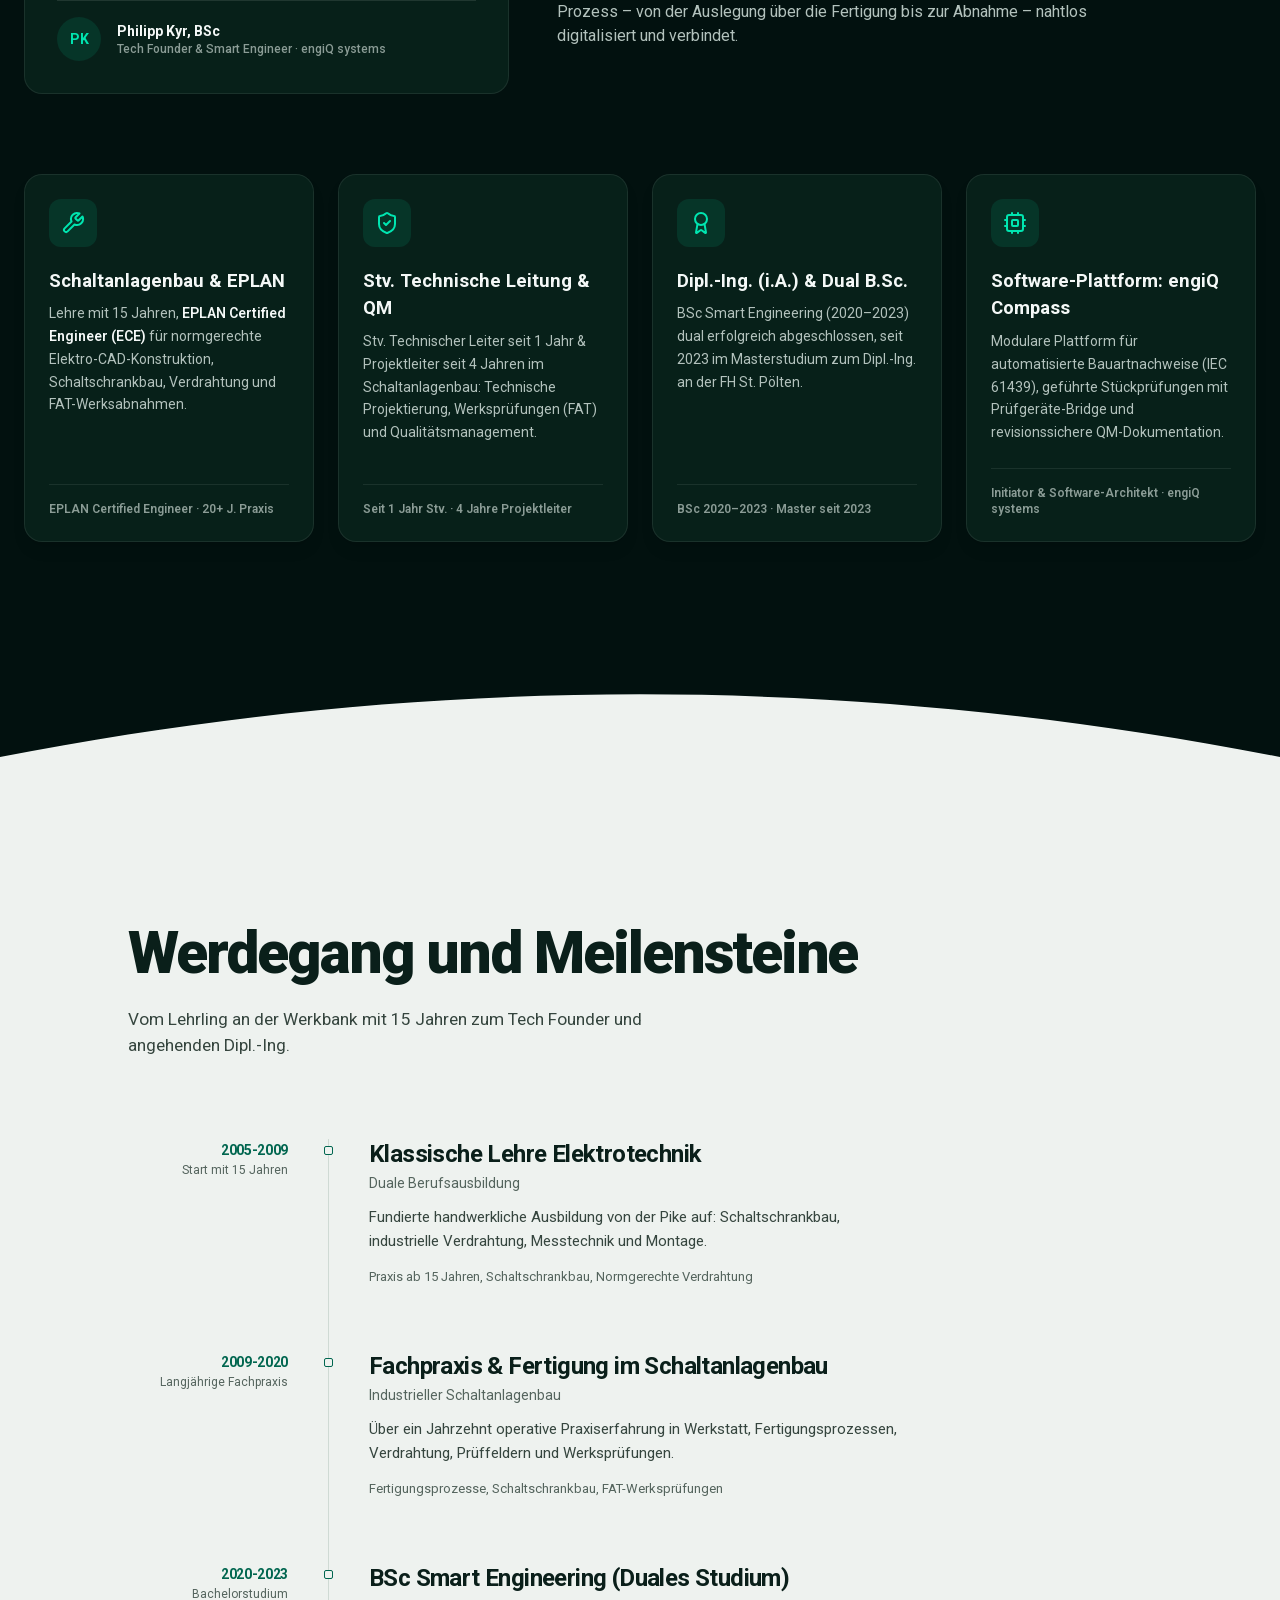
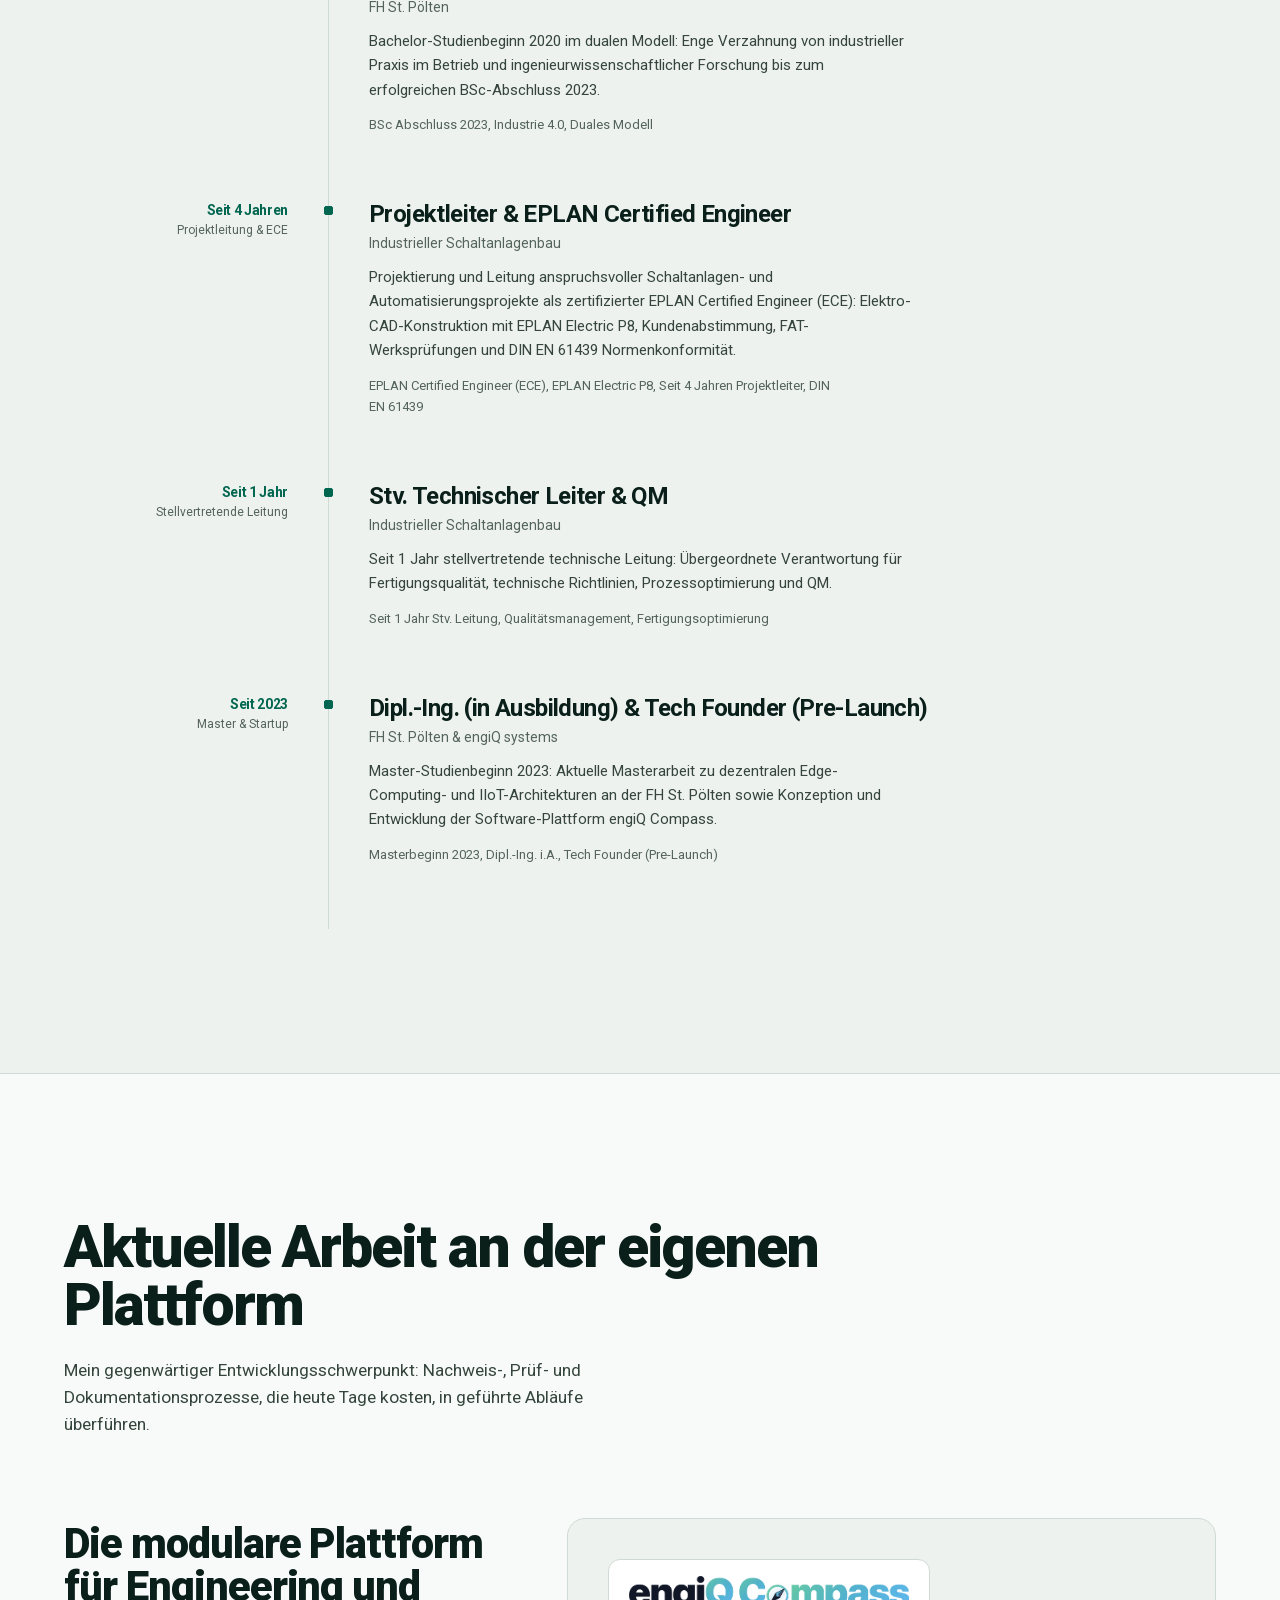
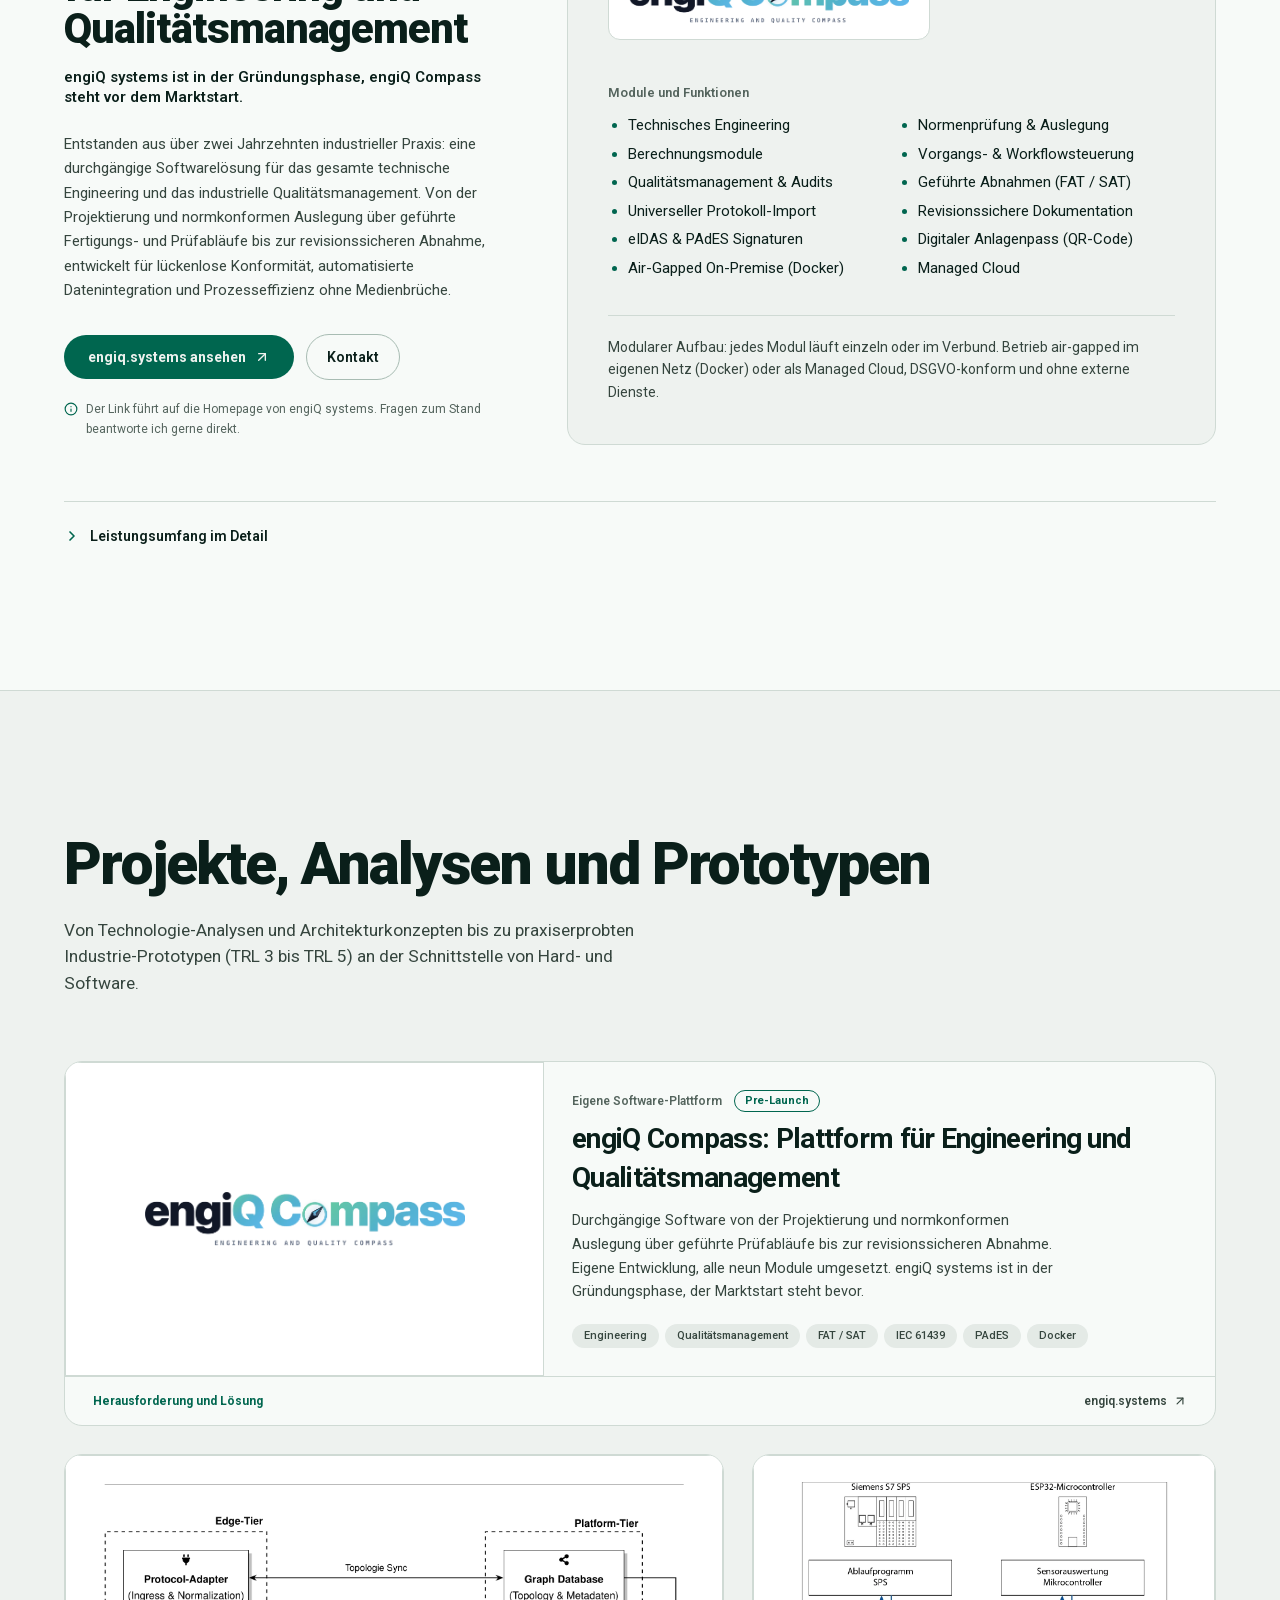
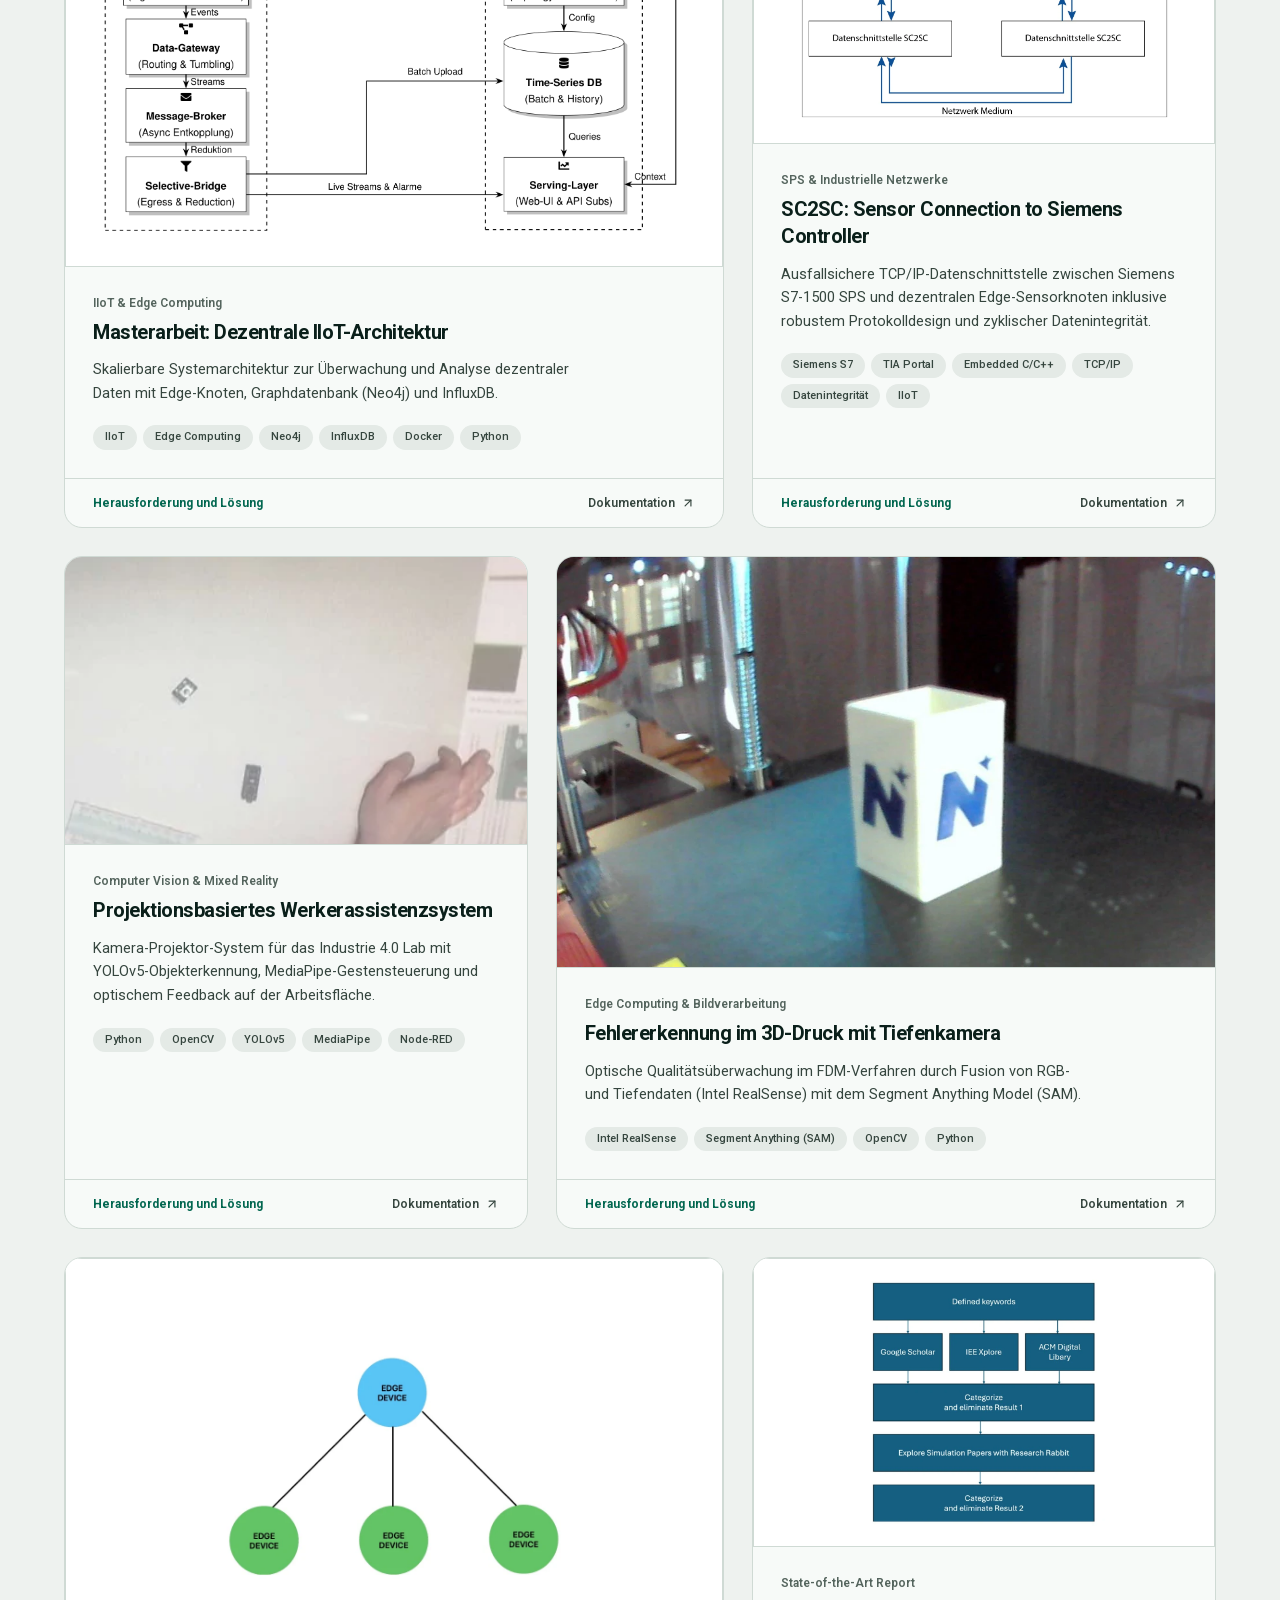
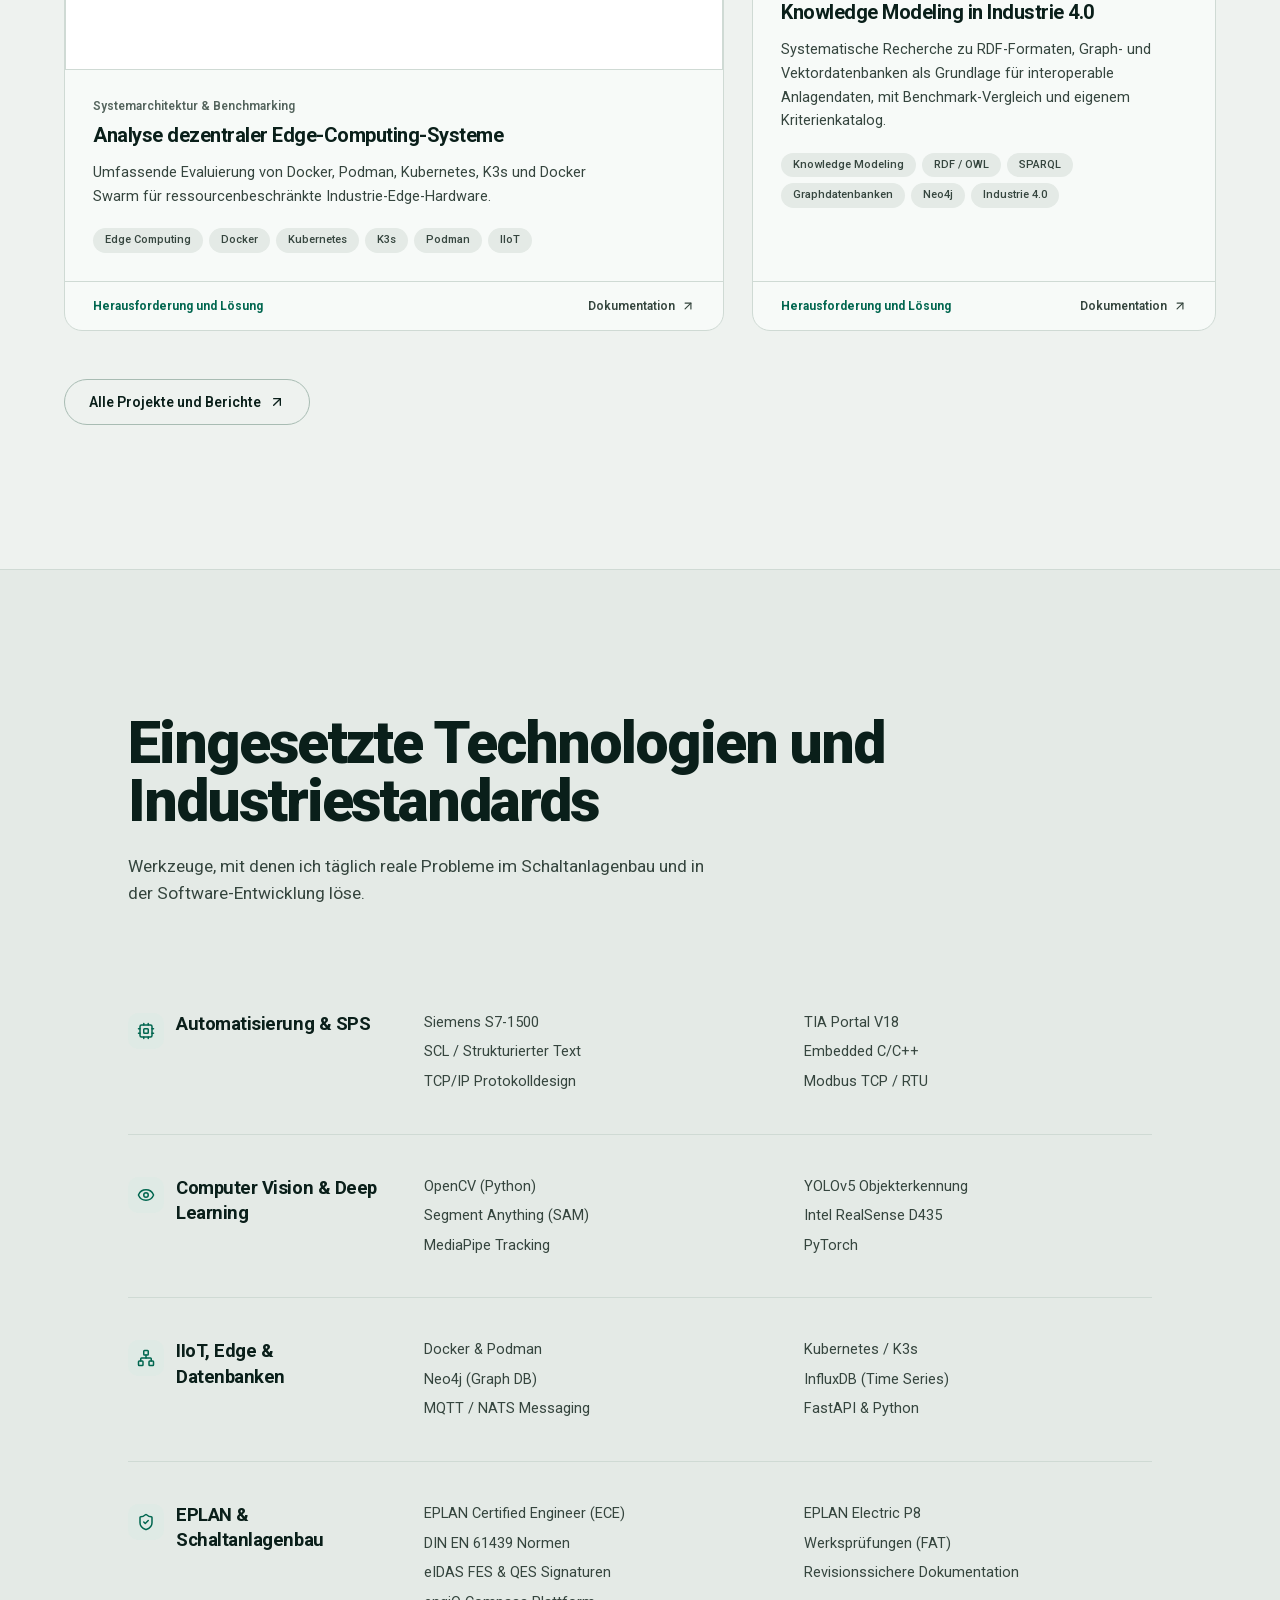
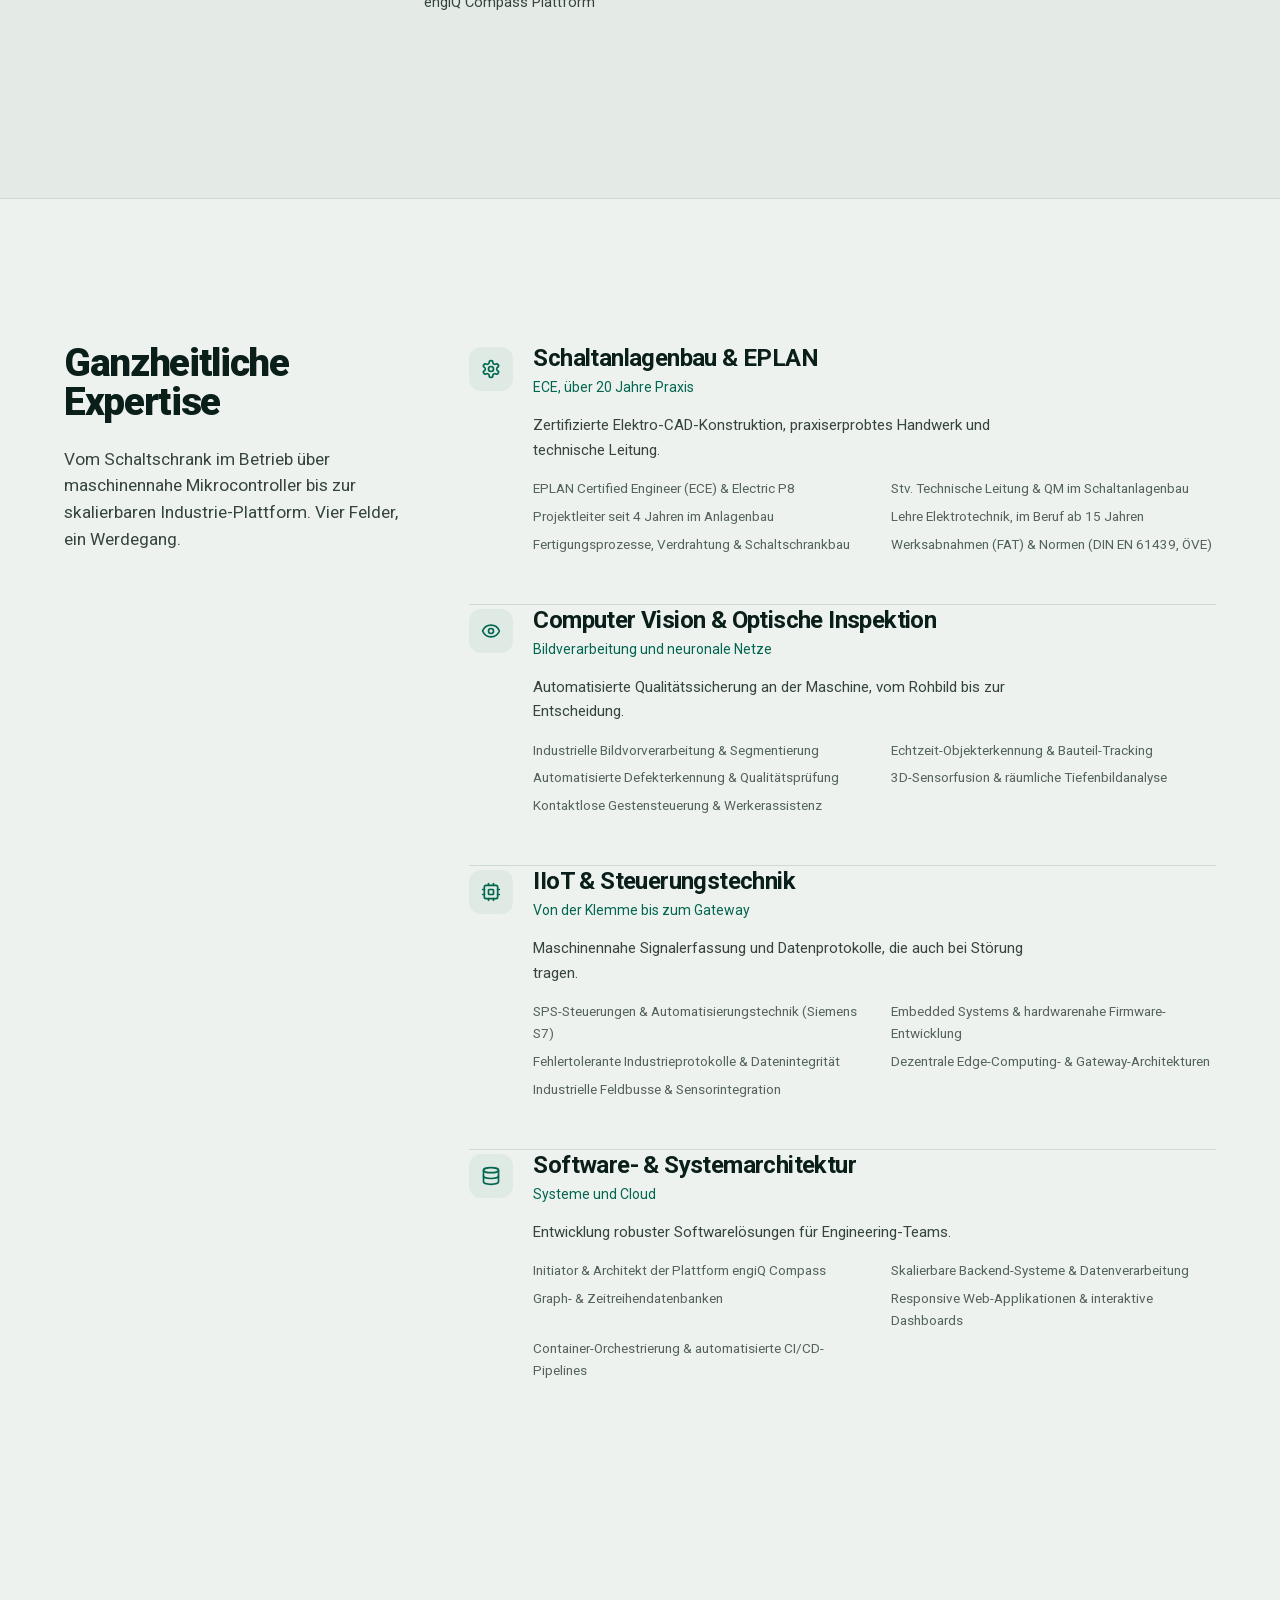
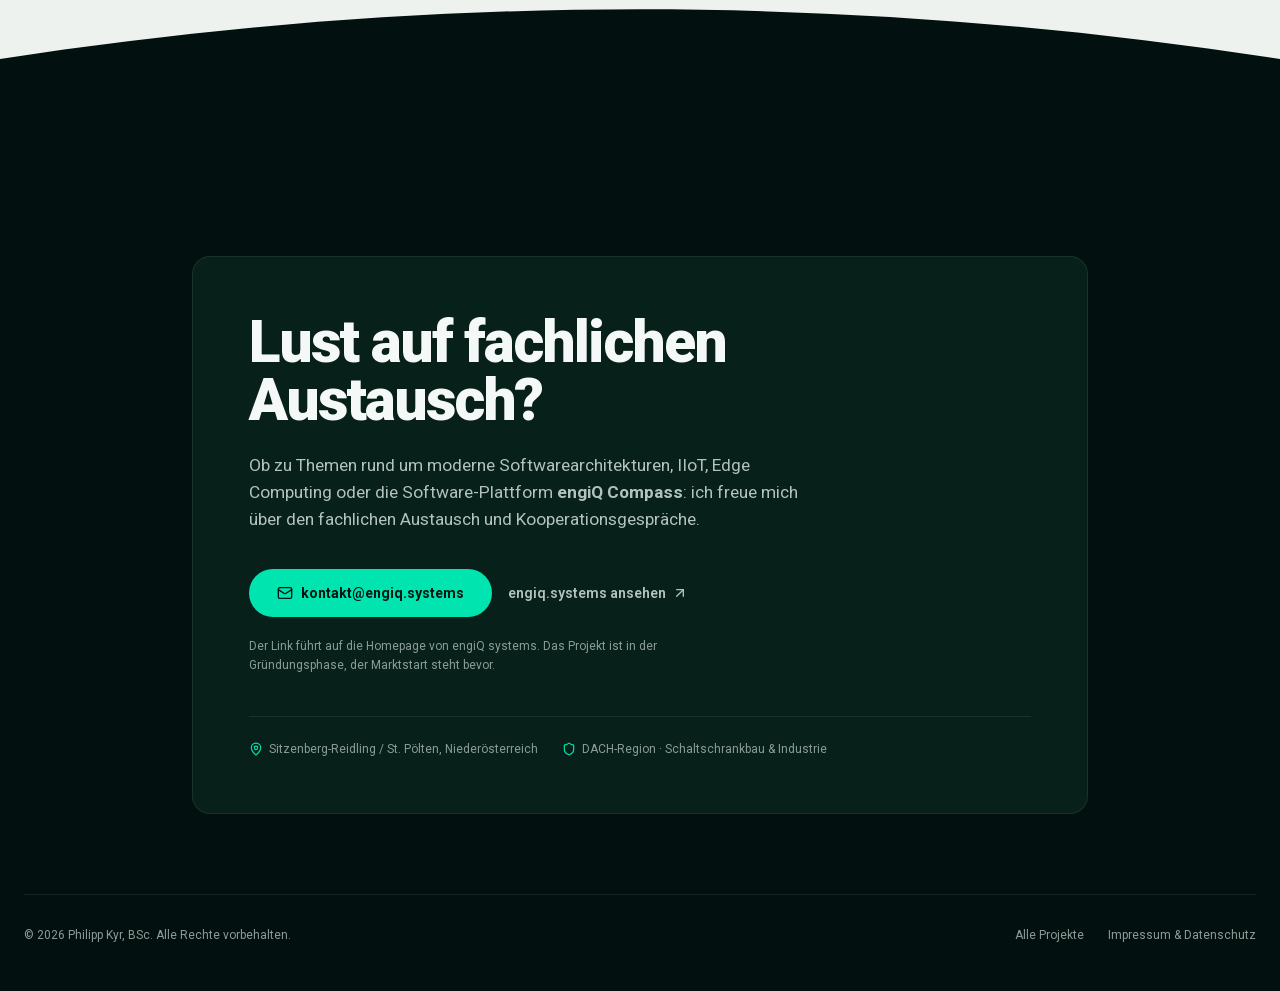
==== commit 55a972b2: "Vorschaubilder des Projektrasters mit Maßen Lighthouse bemaengelte fehlende width- und height-Attrib" ====
--- a/index.html
+++ b/index.html
@@ -12,7 +12,7 @@
     <link rel="icon" type="image/png" sizes="32x32" href="./assets/favicon-32-C5qOZf_t.png">
     <link rel="icon" type="image/png" sizes="48x48" href="./assets/favicon-48-J4A-742u.png">
     <link rel="apple-touch-icon" href="./assets/apple-touch-icon-Bj-SyM_g.png">
-  <script type="module" crossorigin src="./assets/index-C0K8DPgH.js"></script>
+  <script type="module" crossorigin src="./assets/index-CGVeErWl.js"></script>
   <link rel="stylesheet" crossorigin href="./assets/index-C1Fc-CyH.css">
 </head>
   <body class="bg-[#02110f] text-slate-100 antialiased selection:bg-[#00e5b0] selection:text-[#021811]">
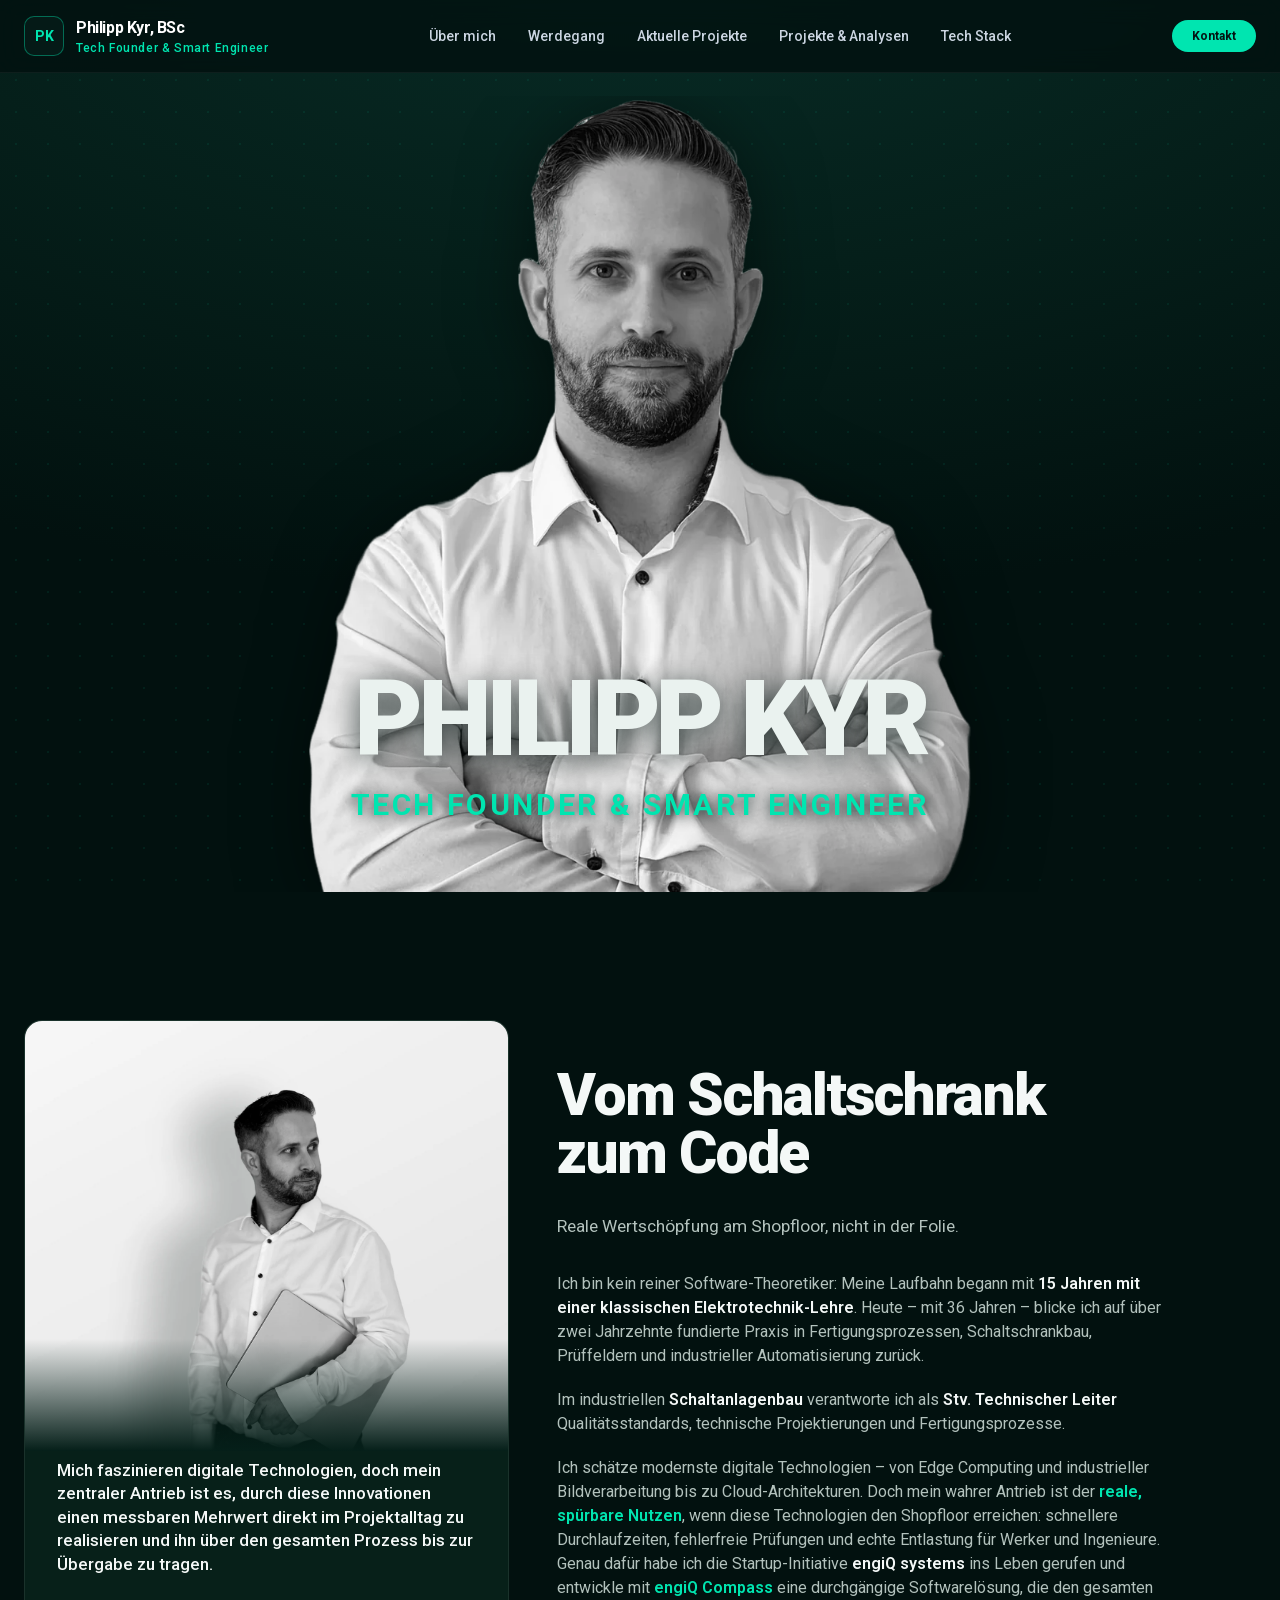
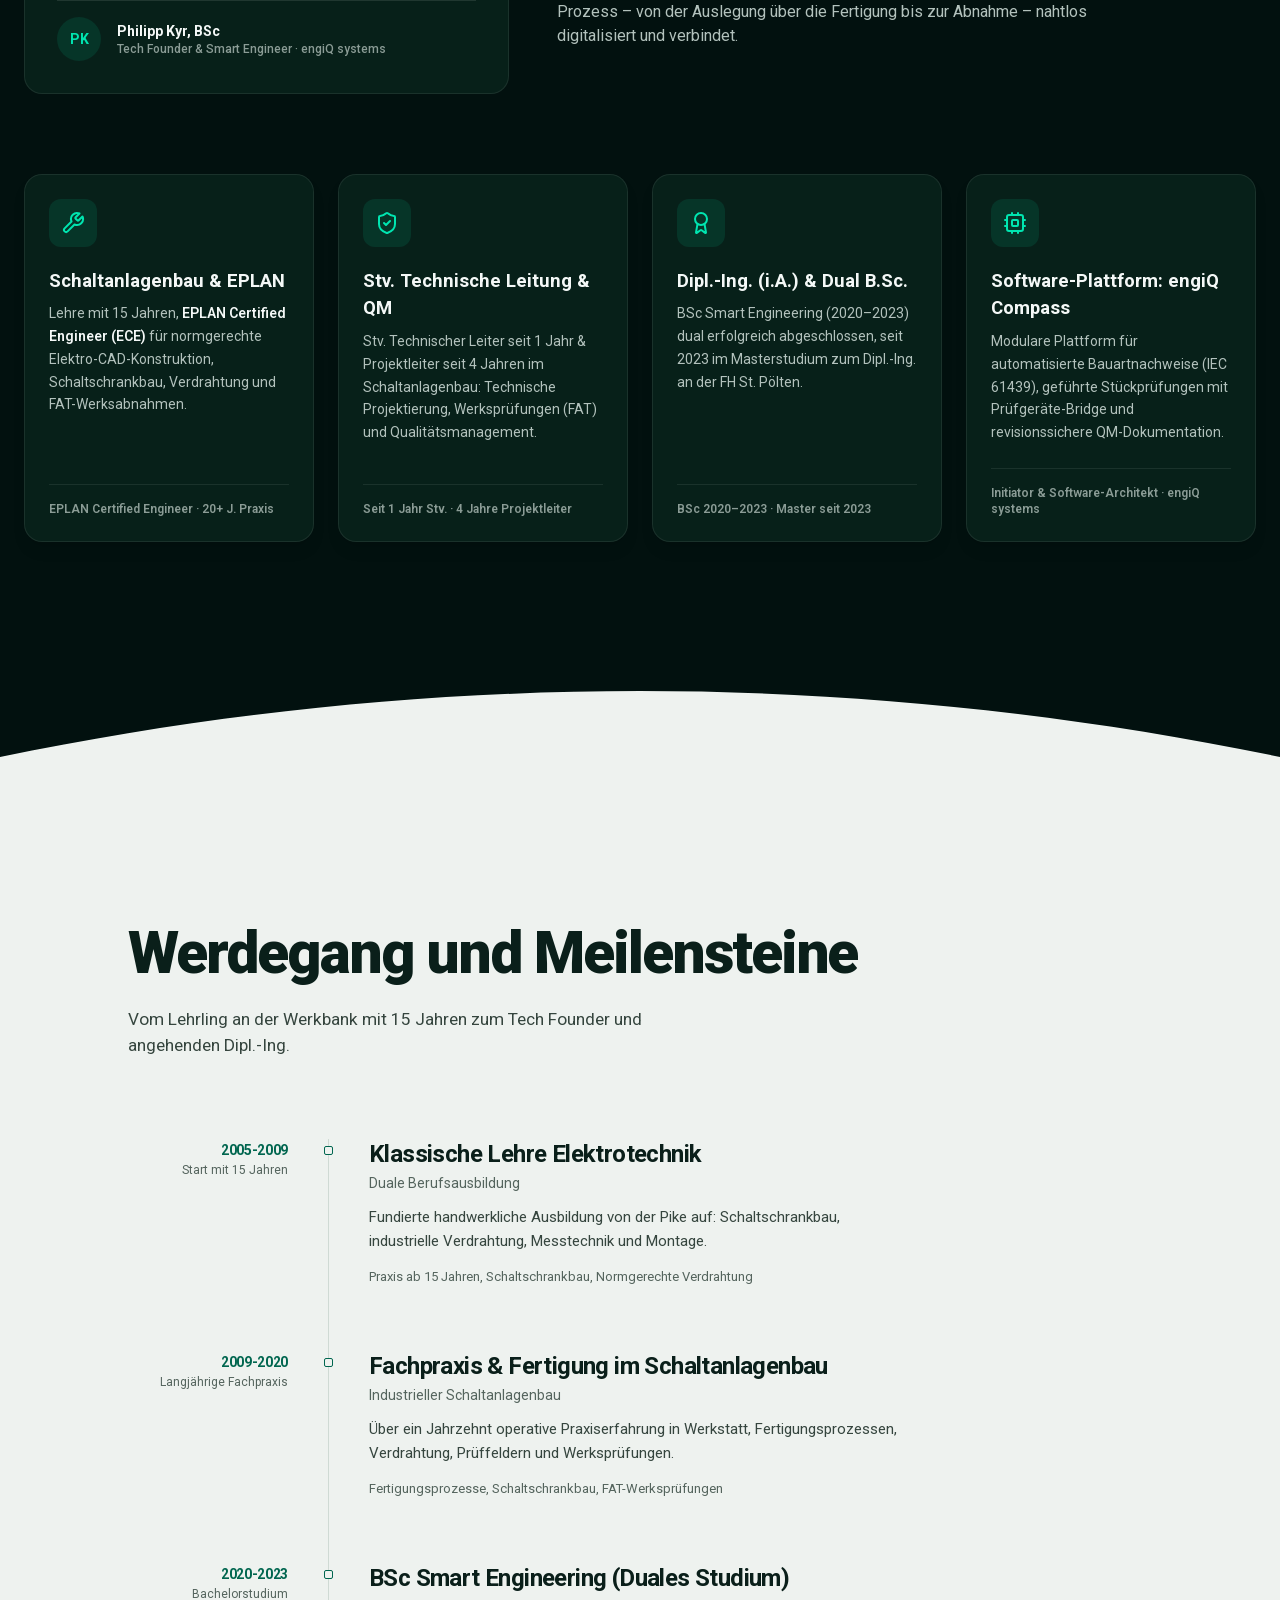
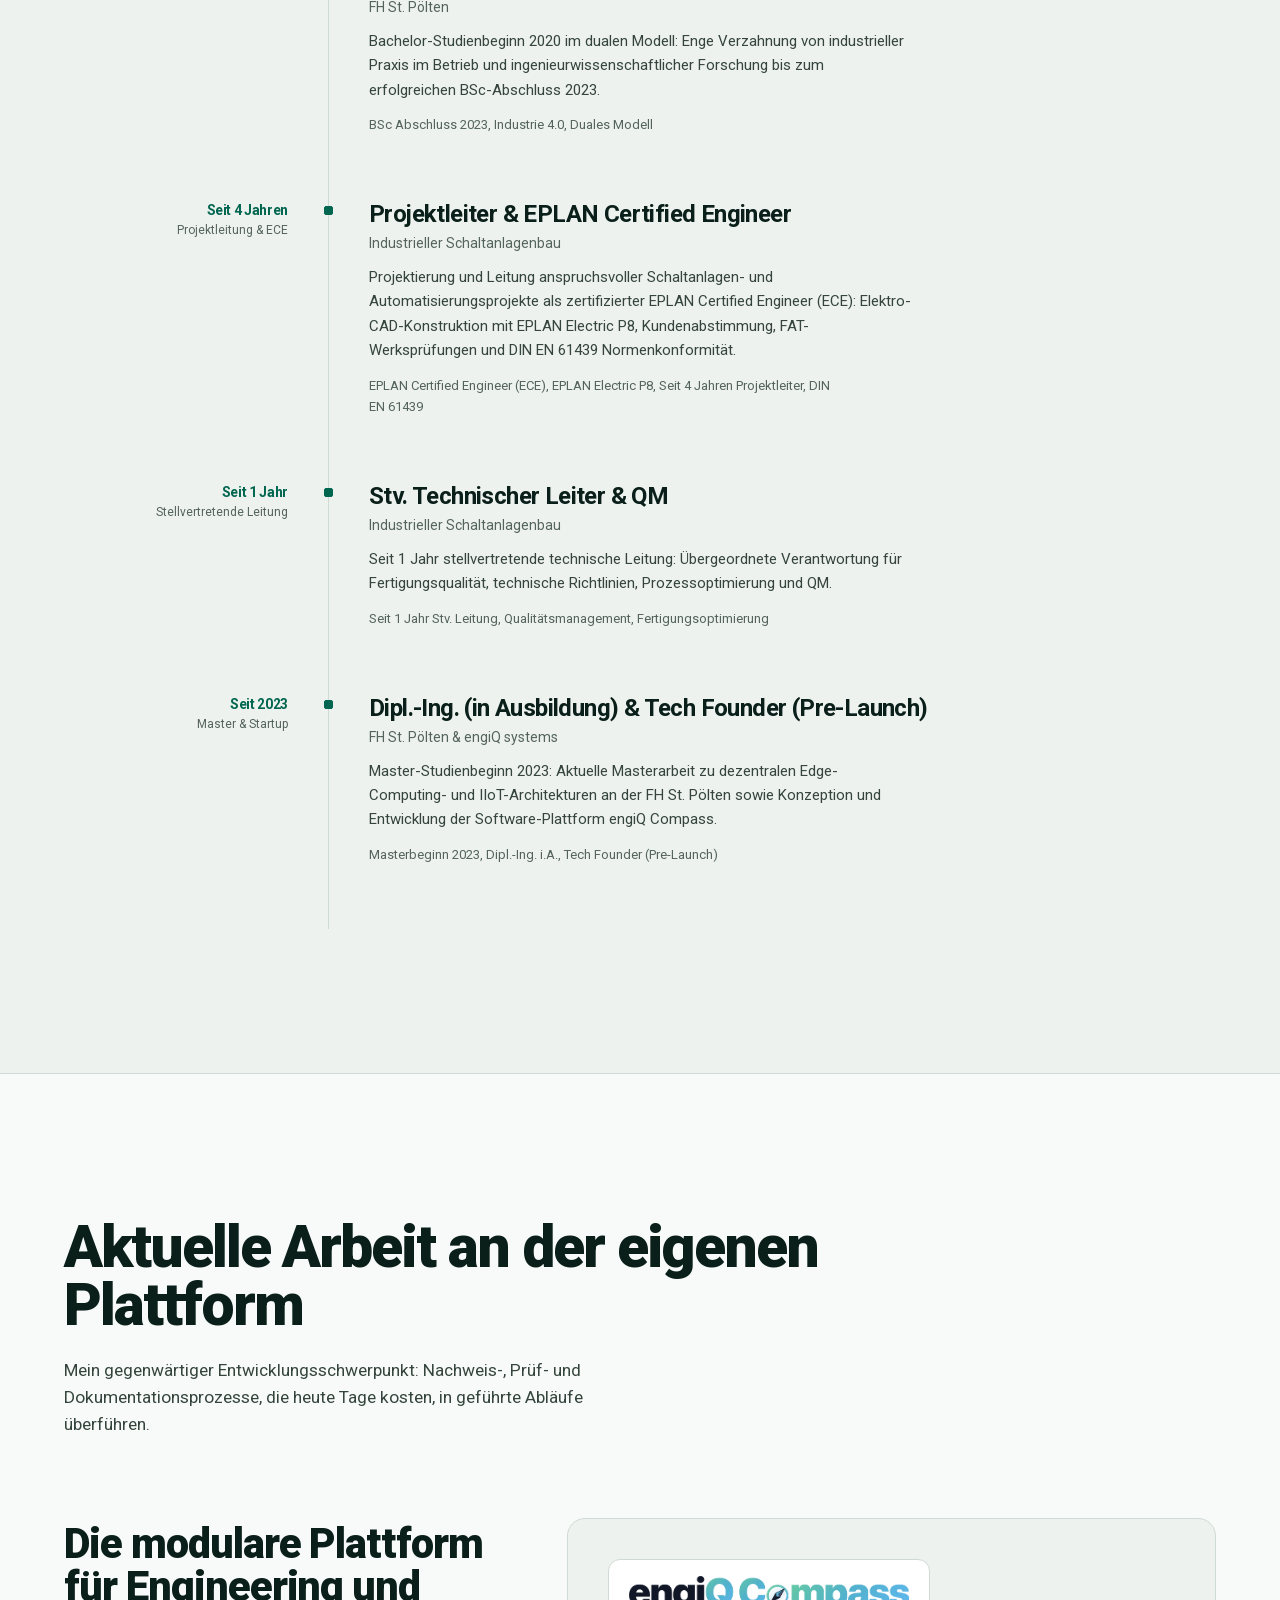
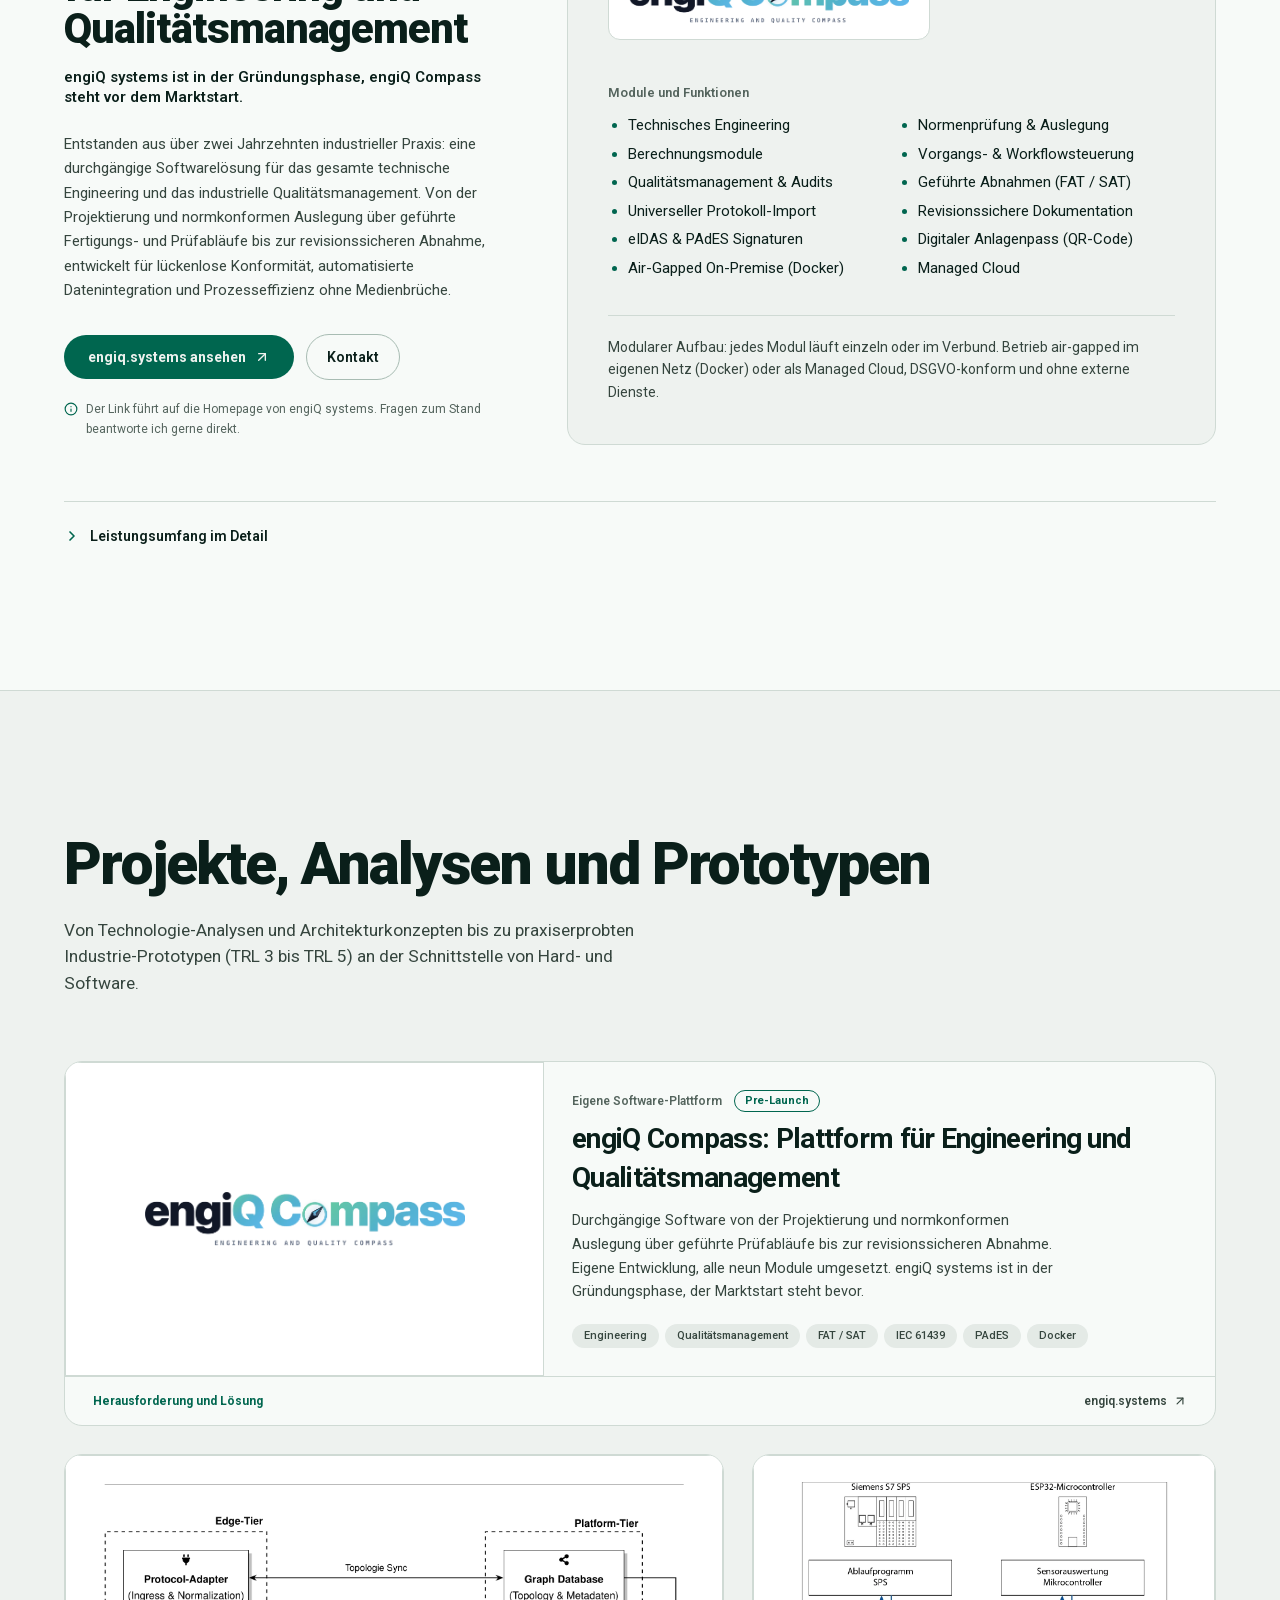
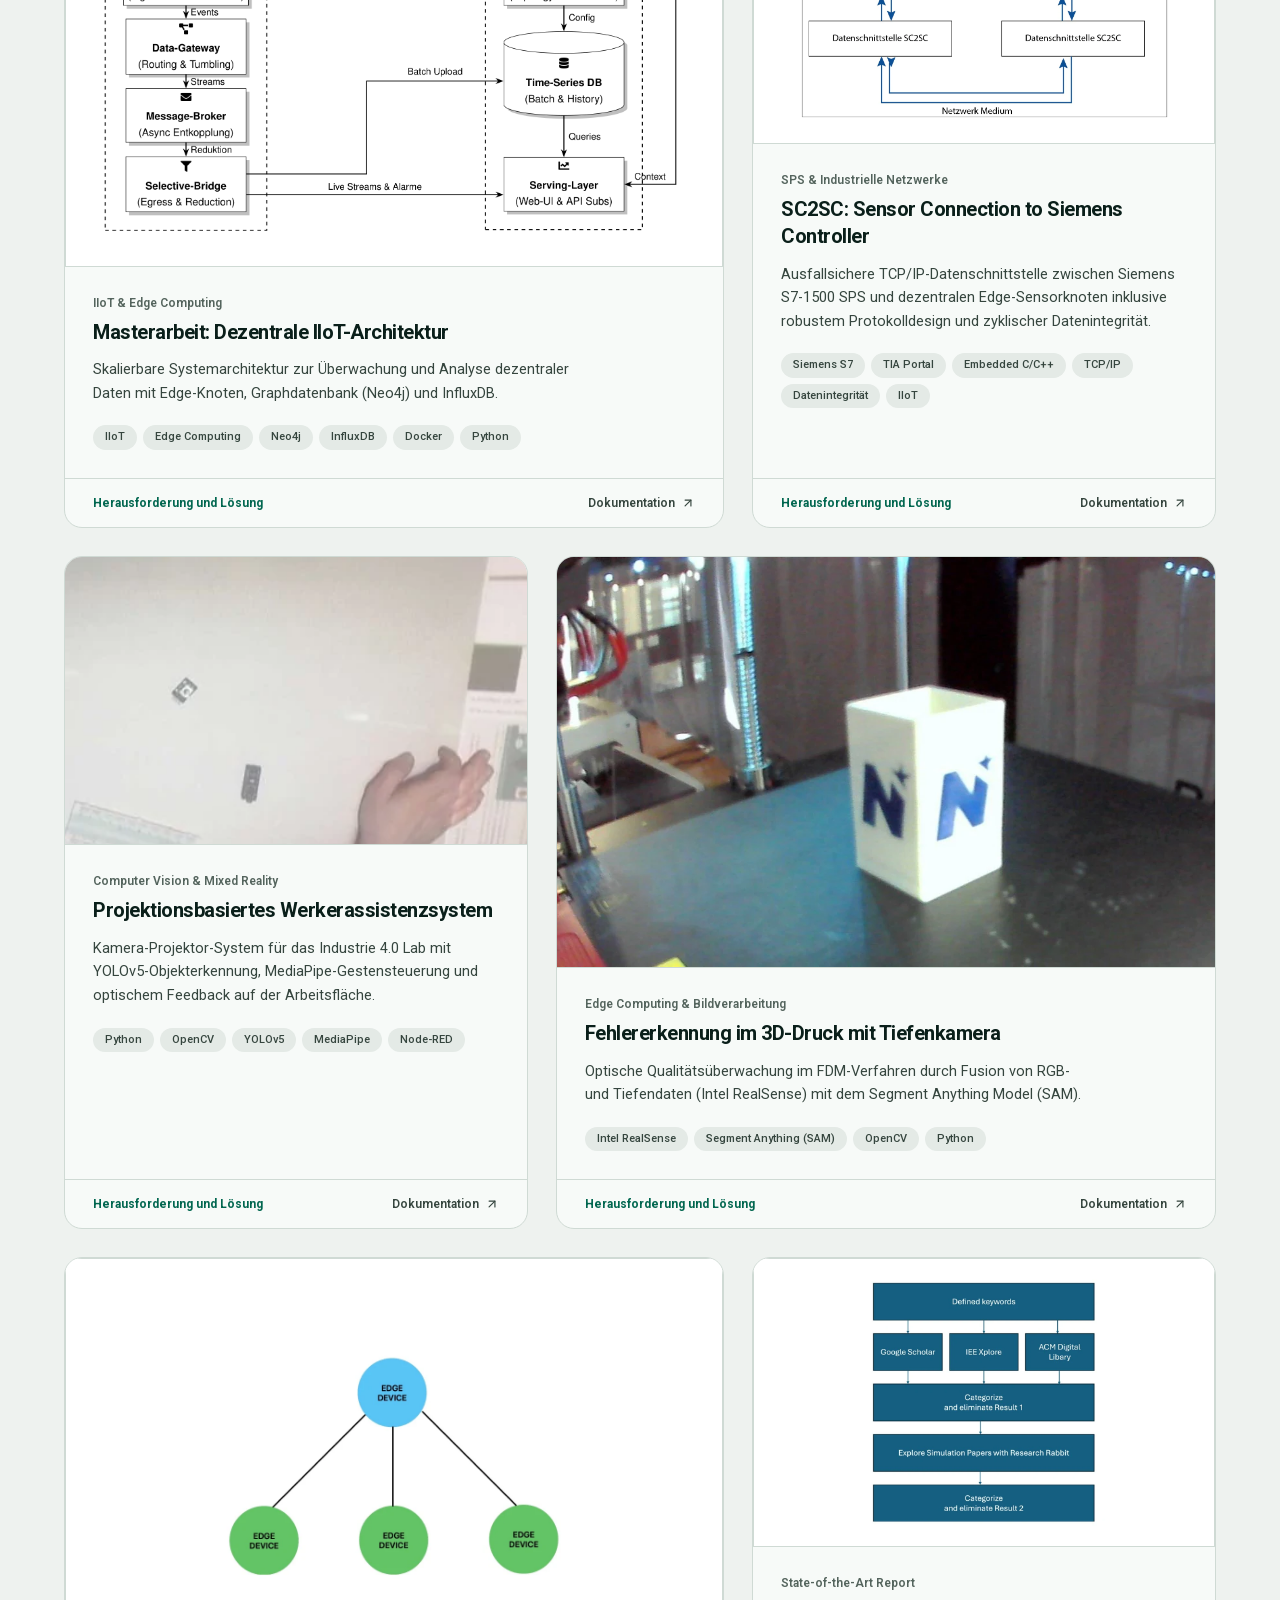
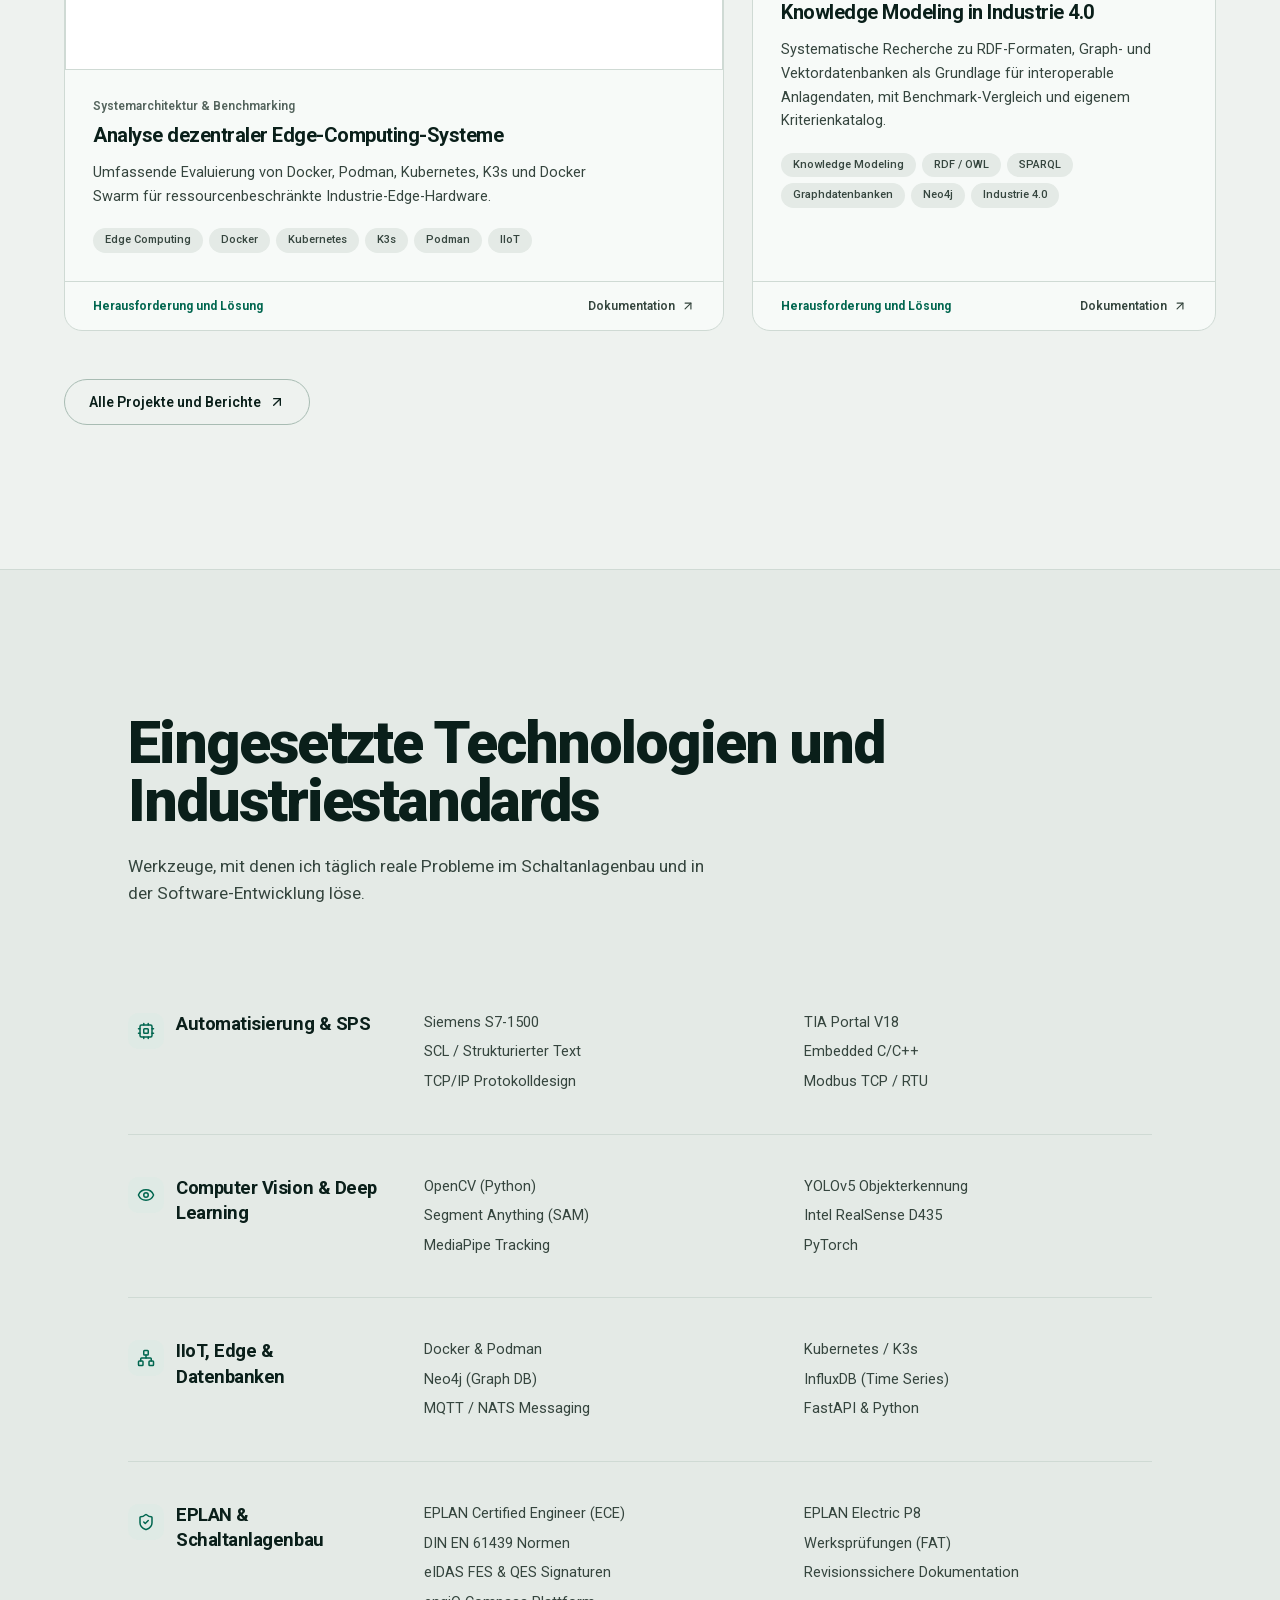
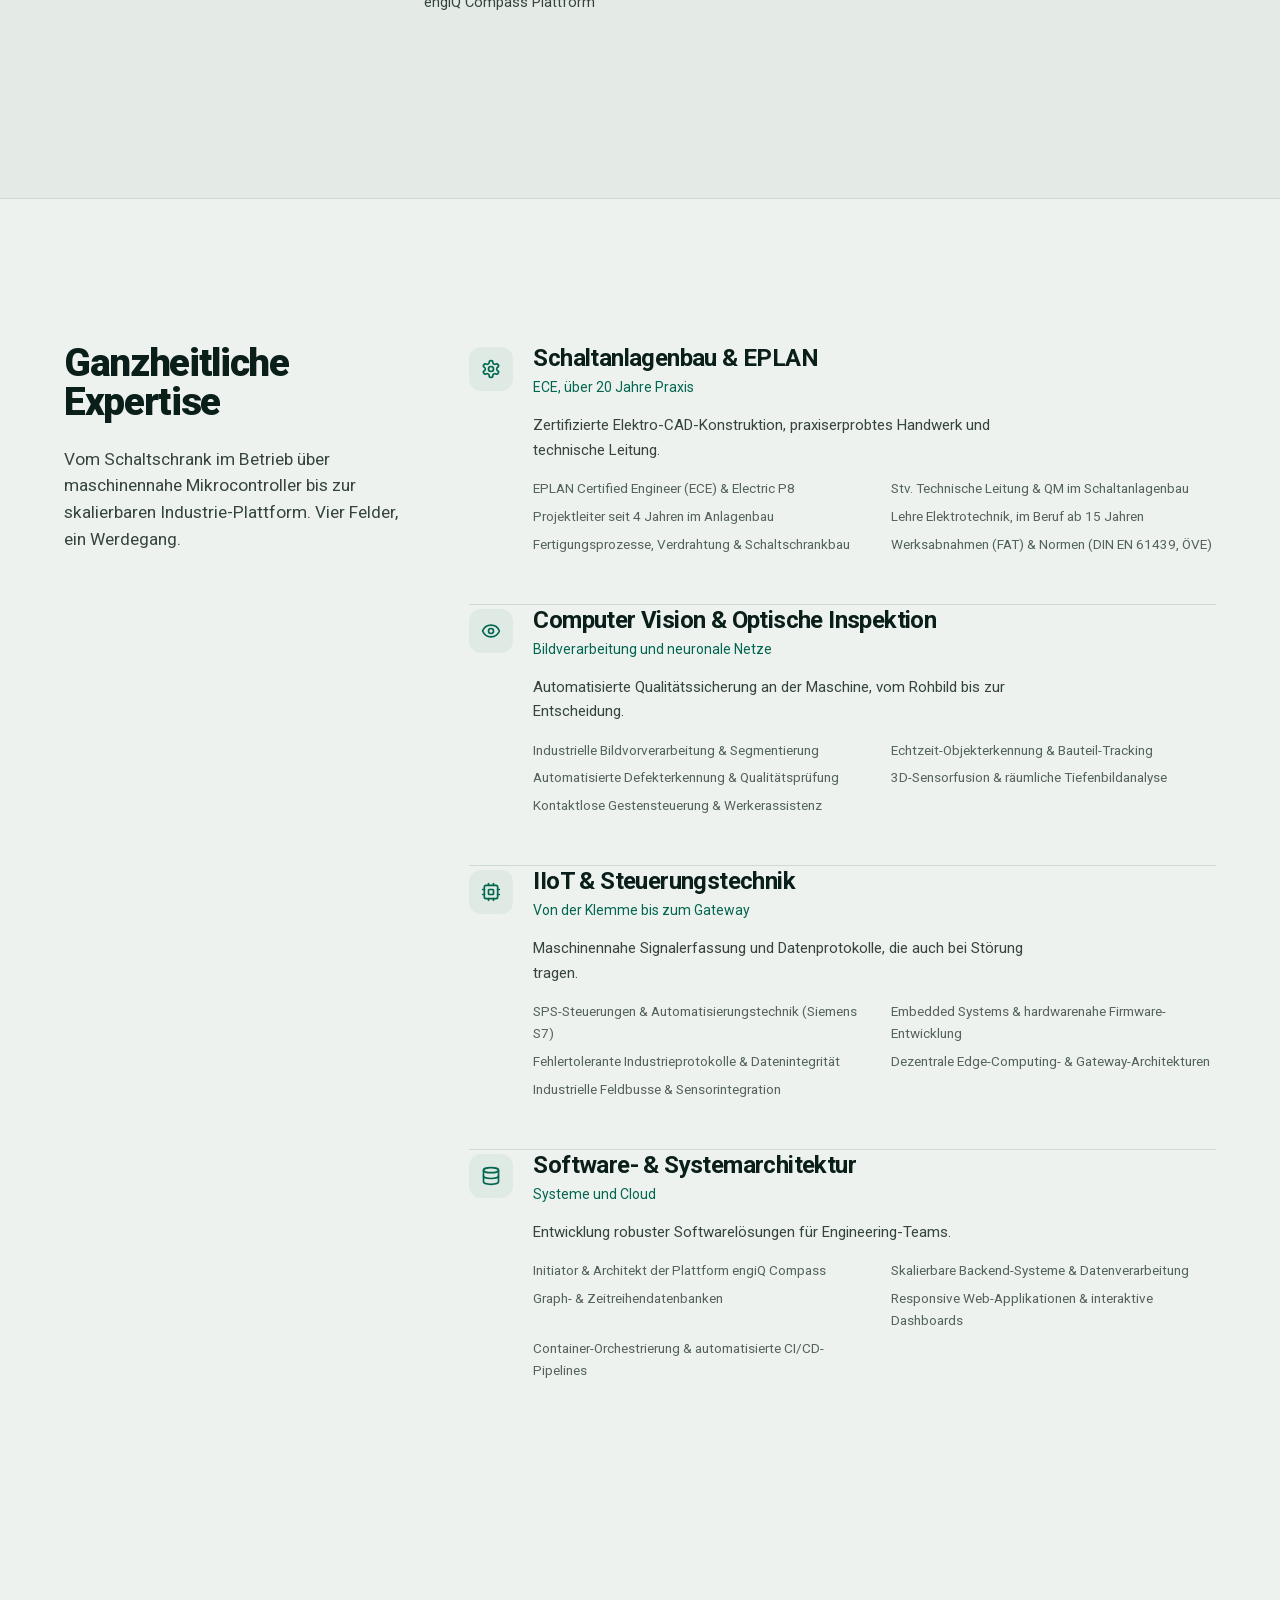
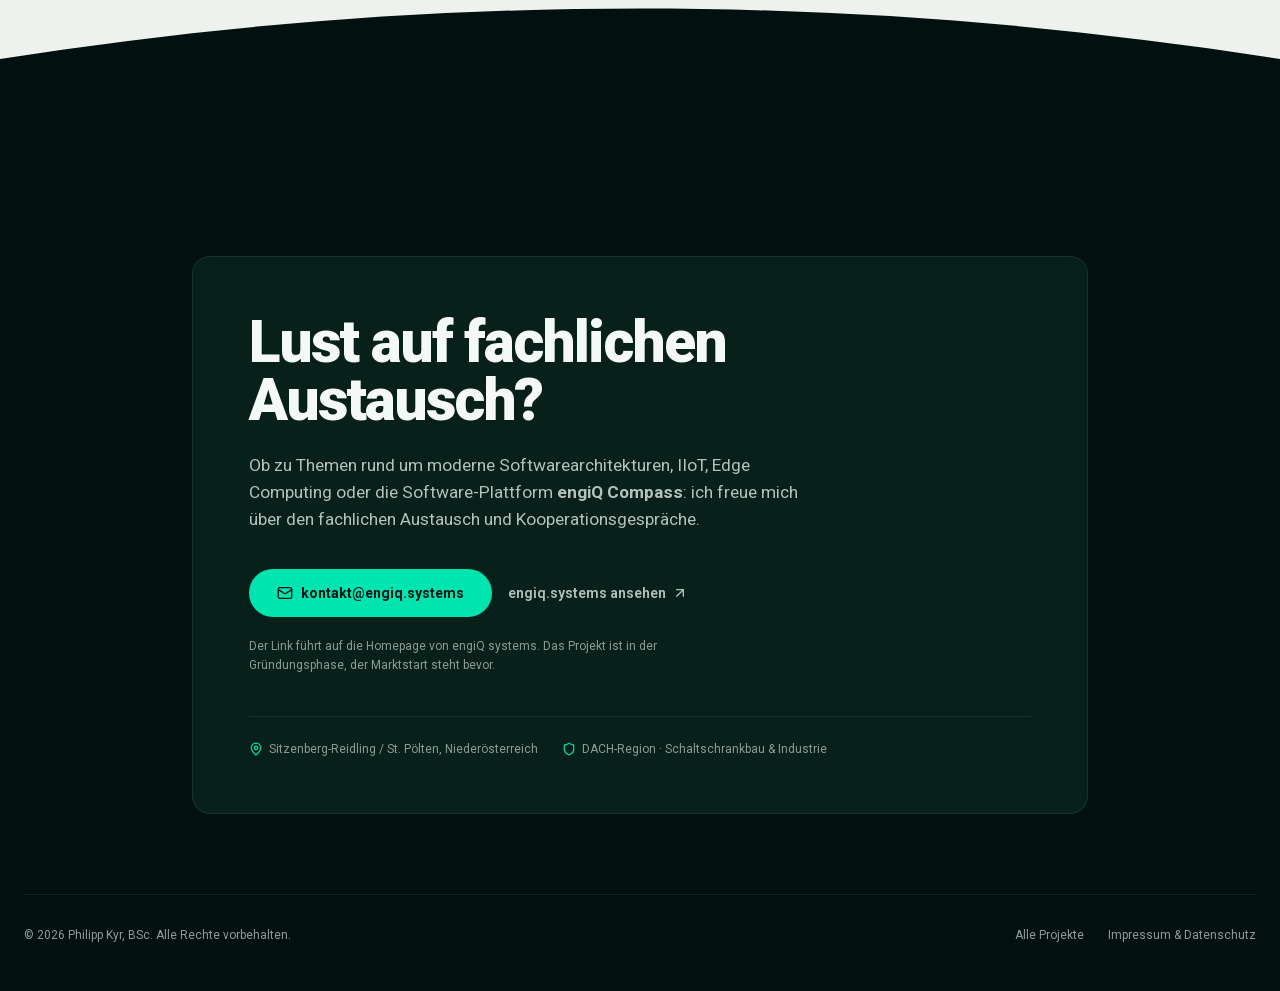
==== commit 3b804695: "Portraet in drei Fassungen, der Browser waehlt die passende Lighthouse bezifferte die Einsparung bei" ====
--- a/index.html
+++ b/index.html
@@ -4,7 +4,9 @@
     <meta charset="UTF-8" />
     <meta http-equiv="Content-Security-Policy" content="default-src 'self'; img-src 'self' data:; style-src 'self' 'unsafe-inline'; script-src 'self'; font-src 'self'; connect-src 'self'; object-src 'none'; base-uri 'none'; form-action 'none'" />
     <meta name="referrer" content="strict-origin-when-cross-origin" />
-    <link rel="preload" as="image" href="./assets/hero-portrait-frontal-CSZCLeZ4.webp" fetchpriority="high" />
+    <link rel="preload" as="image" fetchpriority="high"
+          imagesrcset="./assets/hero-portrait-frontal-760-DFDRobLf.webp 635w, ./assets/hero-portrait-frontal-1000-CVTrErA0.webp 836w, ./assets/hero-portrait-frontal-CSZCLeZ4.webp 1137w"
+          imagesizes="(max-width: 639px) 60vh, (max-width: 767px) 65vh, (max-width: 1023px) 70vh, 74vh" />
     <meta name="viewport" content="width=device-width, initial-scale=1.0" />
     <meta name="description" content="Philipp Kyr, BSc – Tech Founder &amp; Smart Engineer, Stv. Technischer Leiter. Software für Engineering &amp; Qualitätsmanagement, IIoT &amp; Computer Vision." />
     <title>Philipp Kyr, BSc – Tech Founder &amp; Smart Engineer</title>
@@ -12,7 +14,7 @@
     <link rel="icon" type="image/png" sizes="32x32" href="./assets/favicon-32-C5qOZf_t.png">
     <link rel="icon" type="image/png" sizes="48x48" href="./assets/favicon-48-J4A-742u.png">
     <link rel="apple-touch-icon" href="./assets/apple-touch-icon-Bj-SyM_g.png">
-  <script type="module" crossorigin src="./assets/index-CGVeErWl.js"></script>
+  <script type="module" crossorigin src="./assets/index-9AN_qnB5.js"></script>
   <link rel="stylesheet" crossorigin href="./assets/index-C1Fc-CyH.css">
 </head>
   <body class="bg-[#02110f] text-slate-100 antialiased selection:bg-[#00e5b0] selection:text-[#021811]">
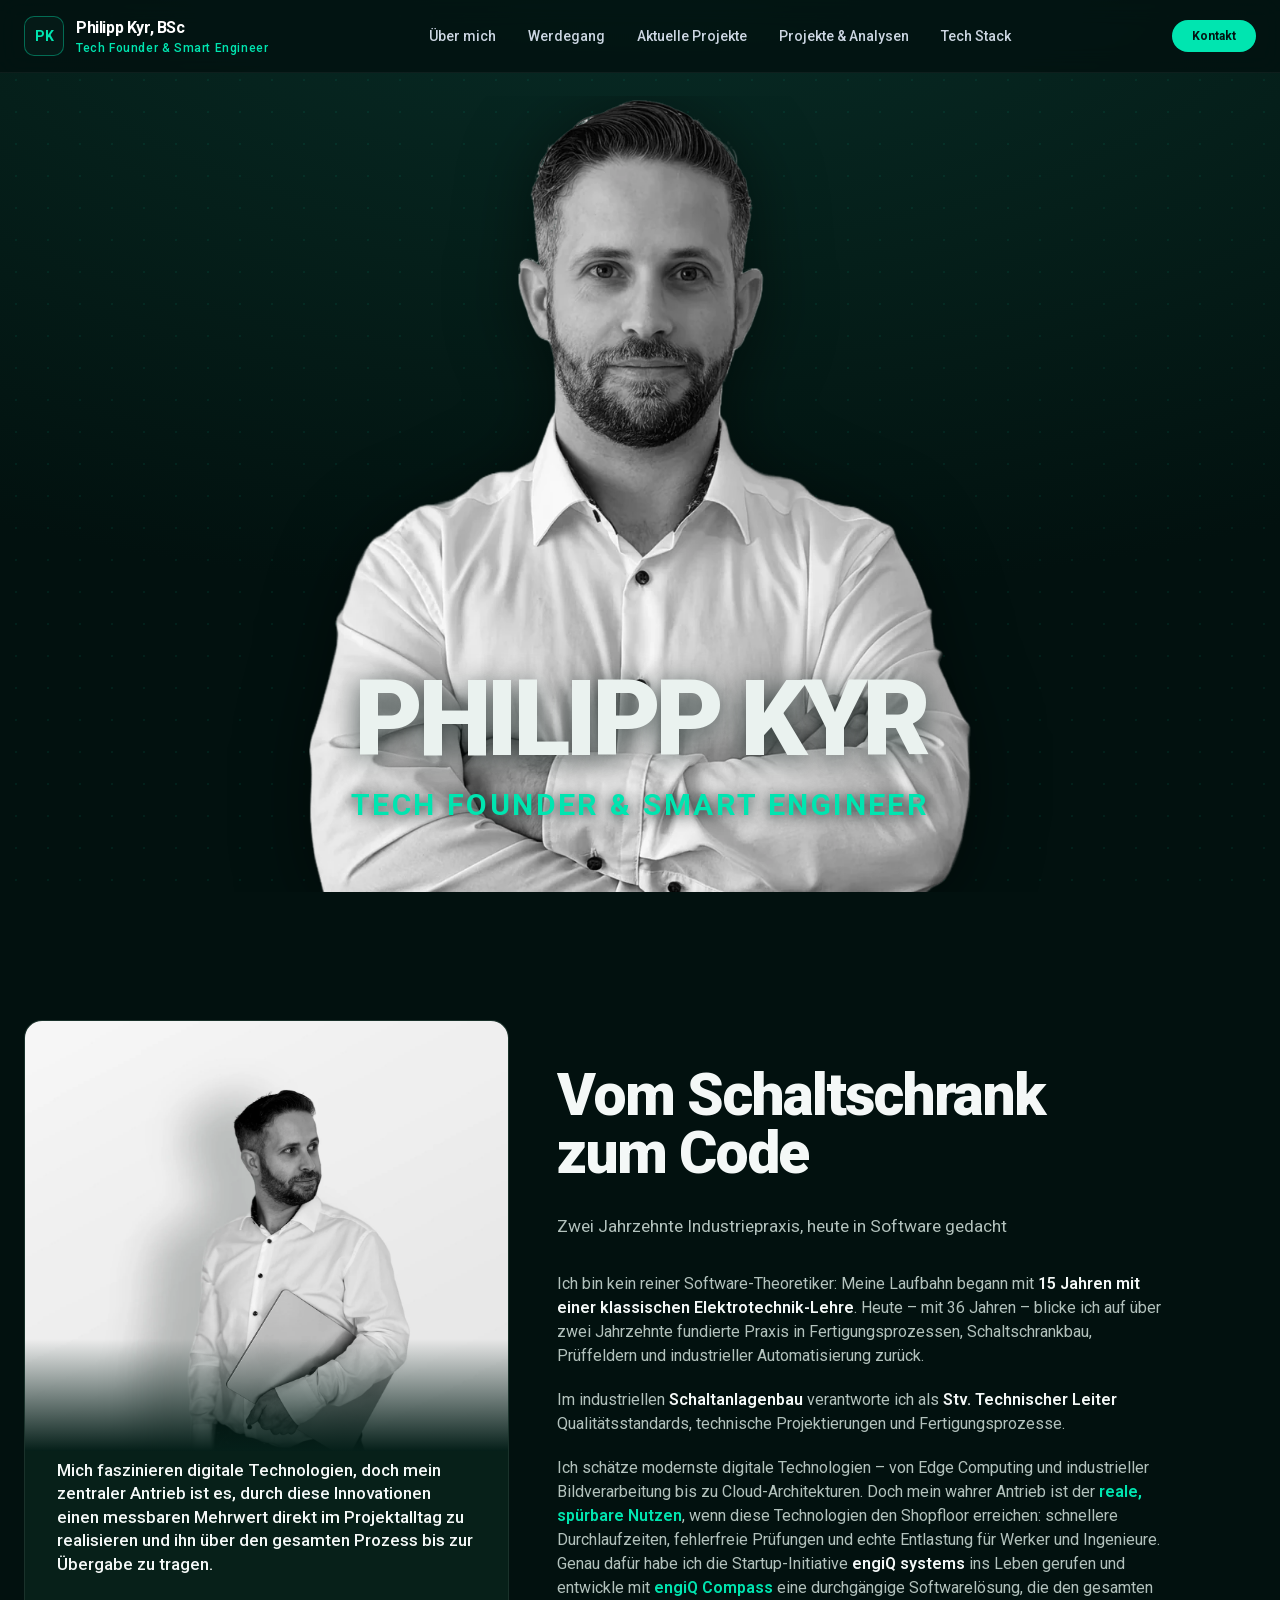
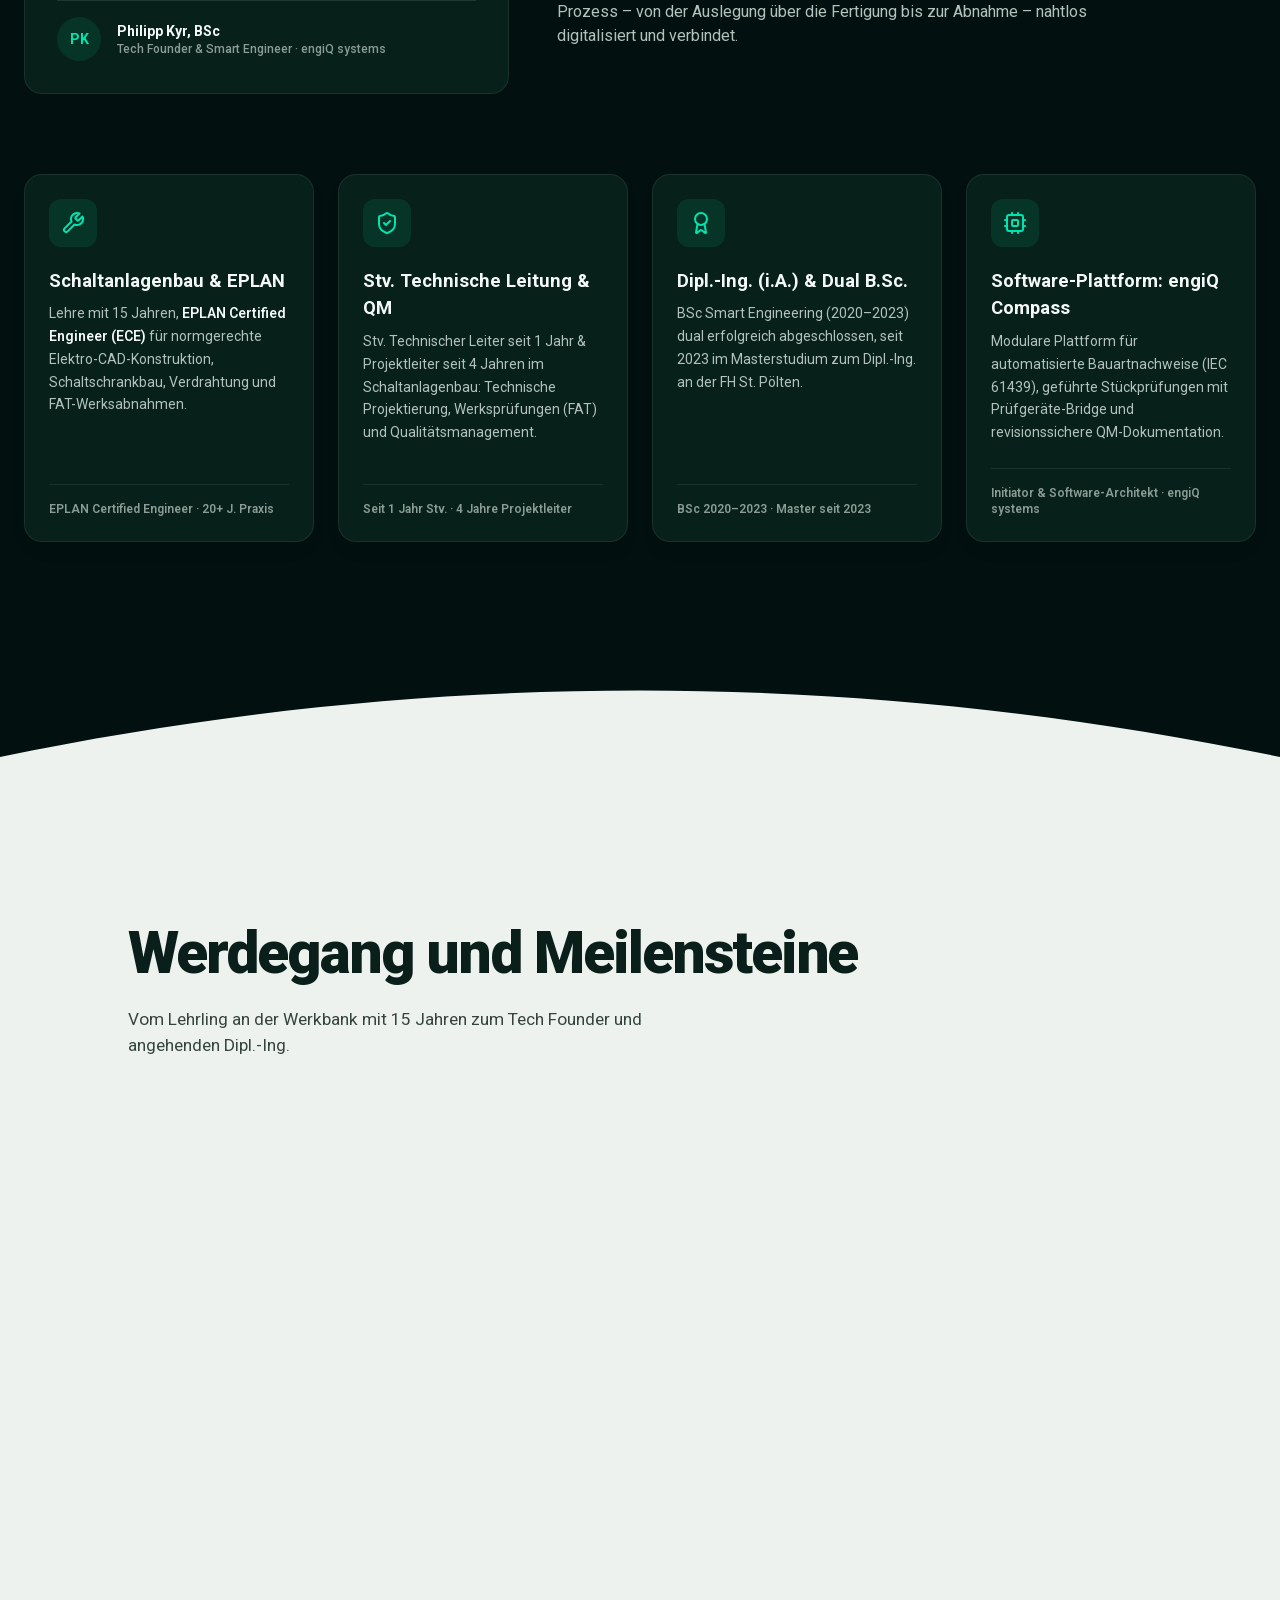
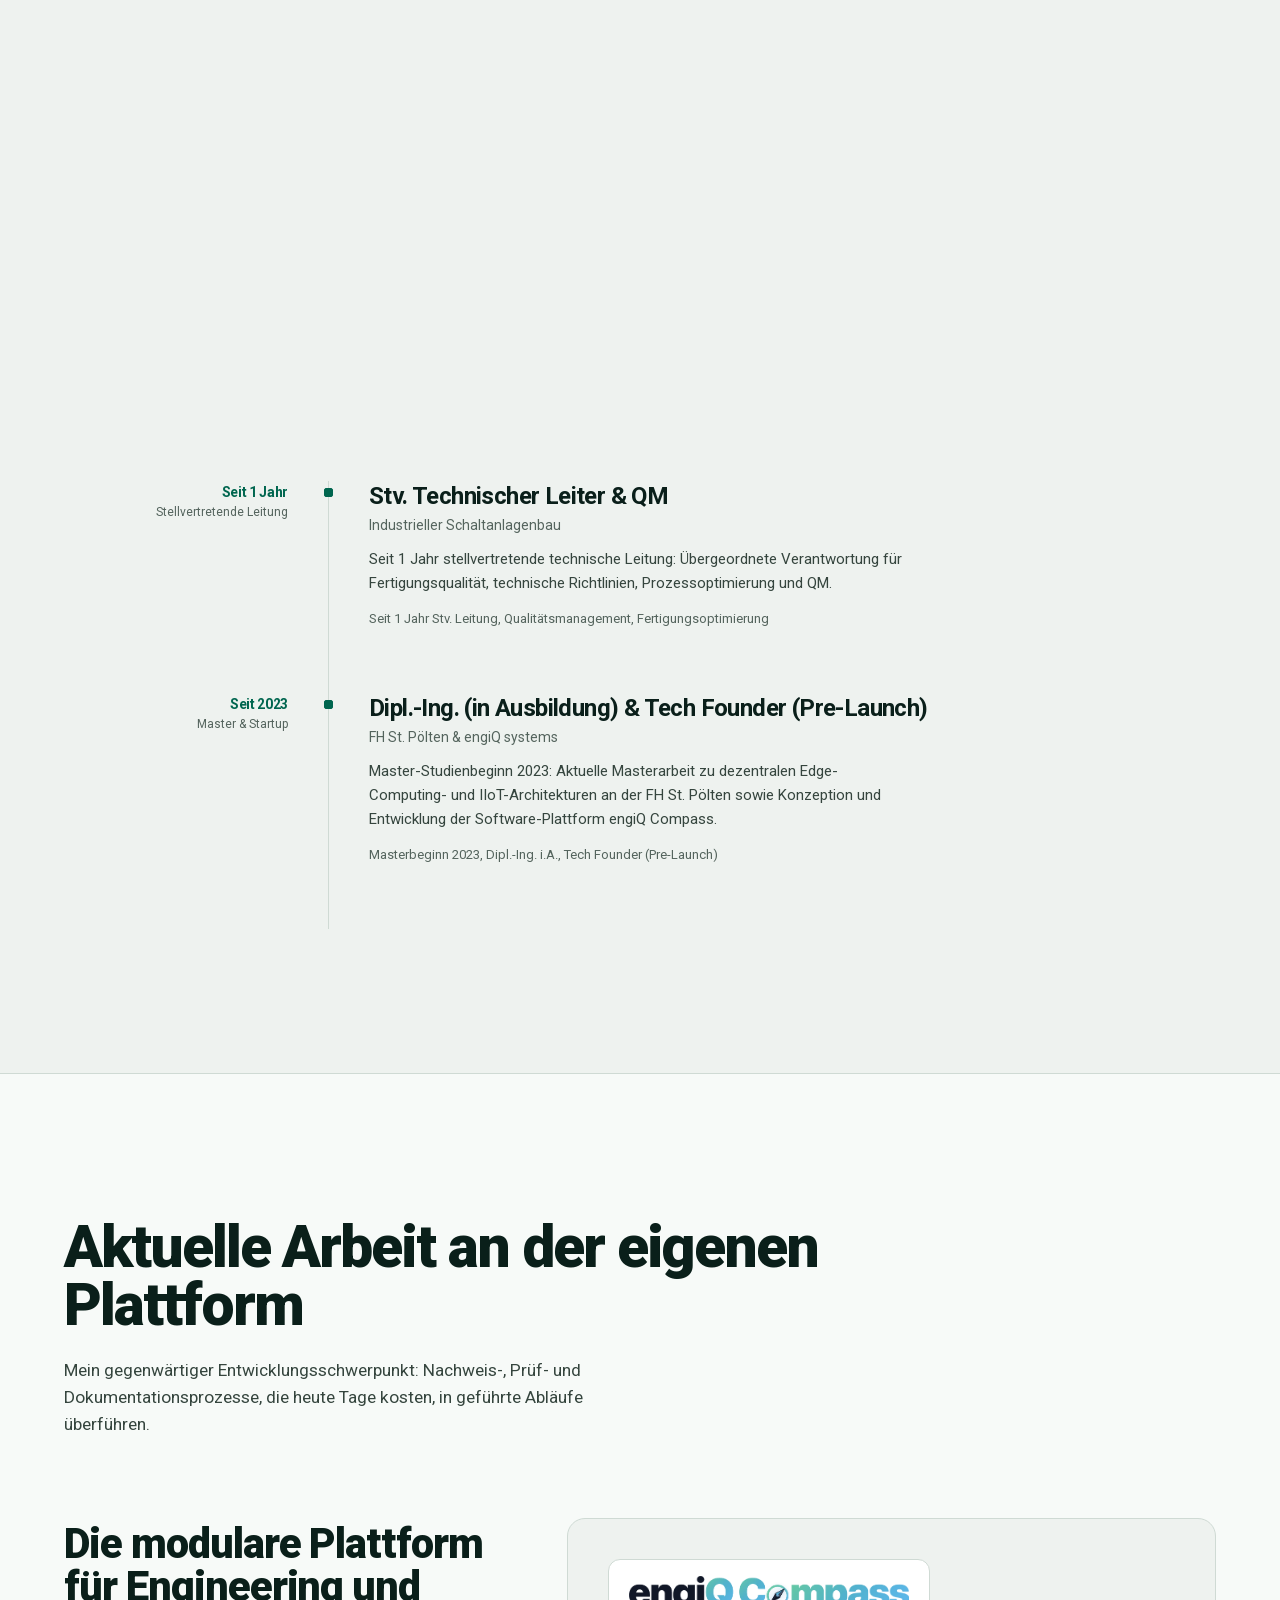
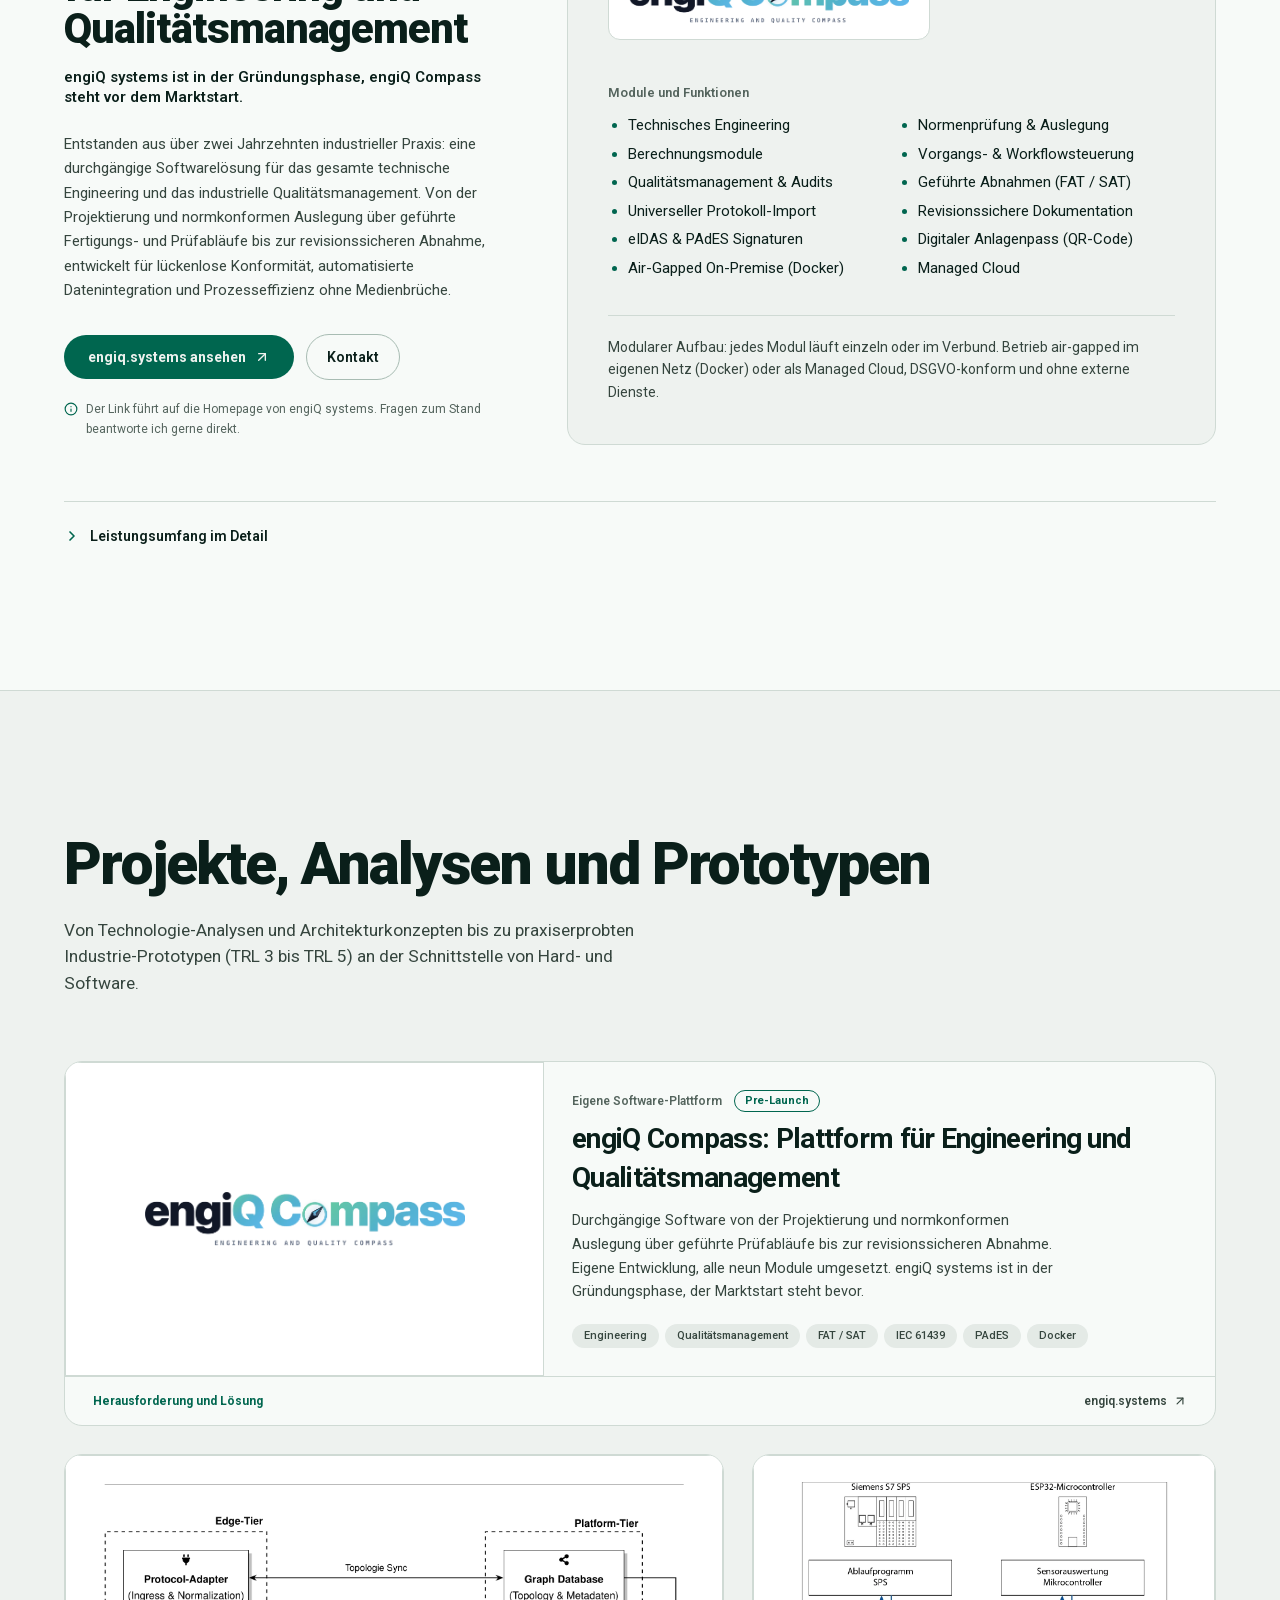
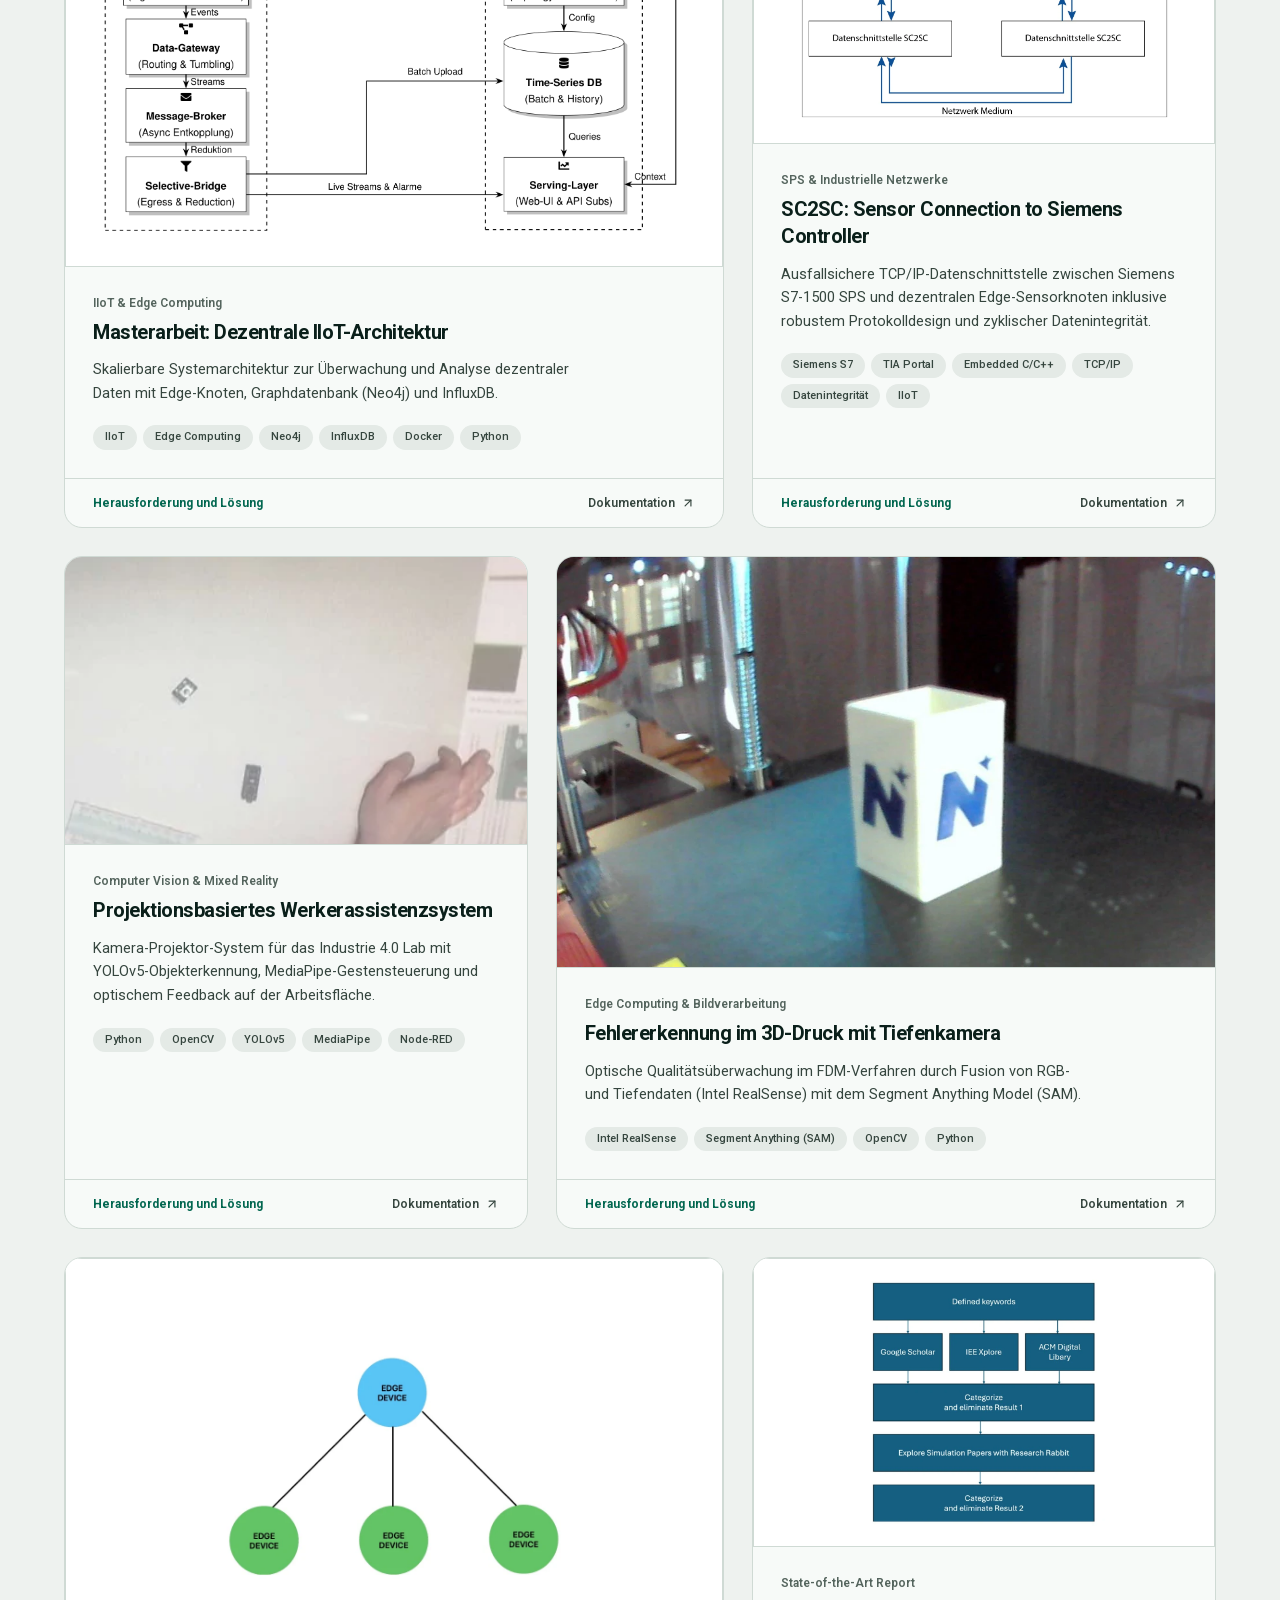
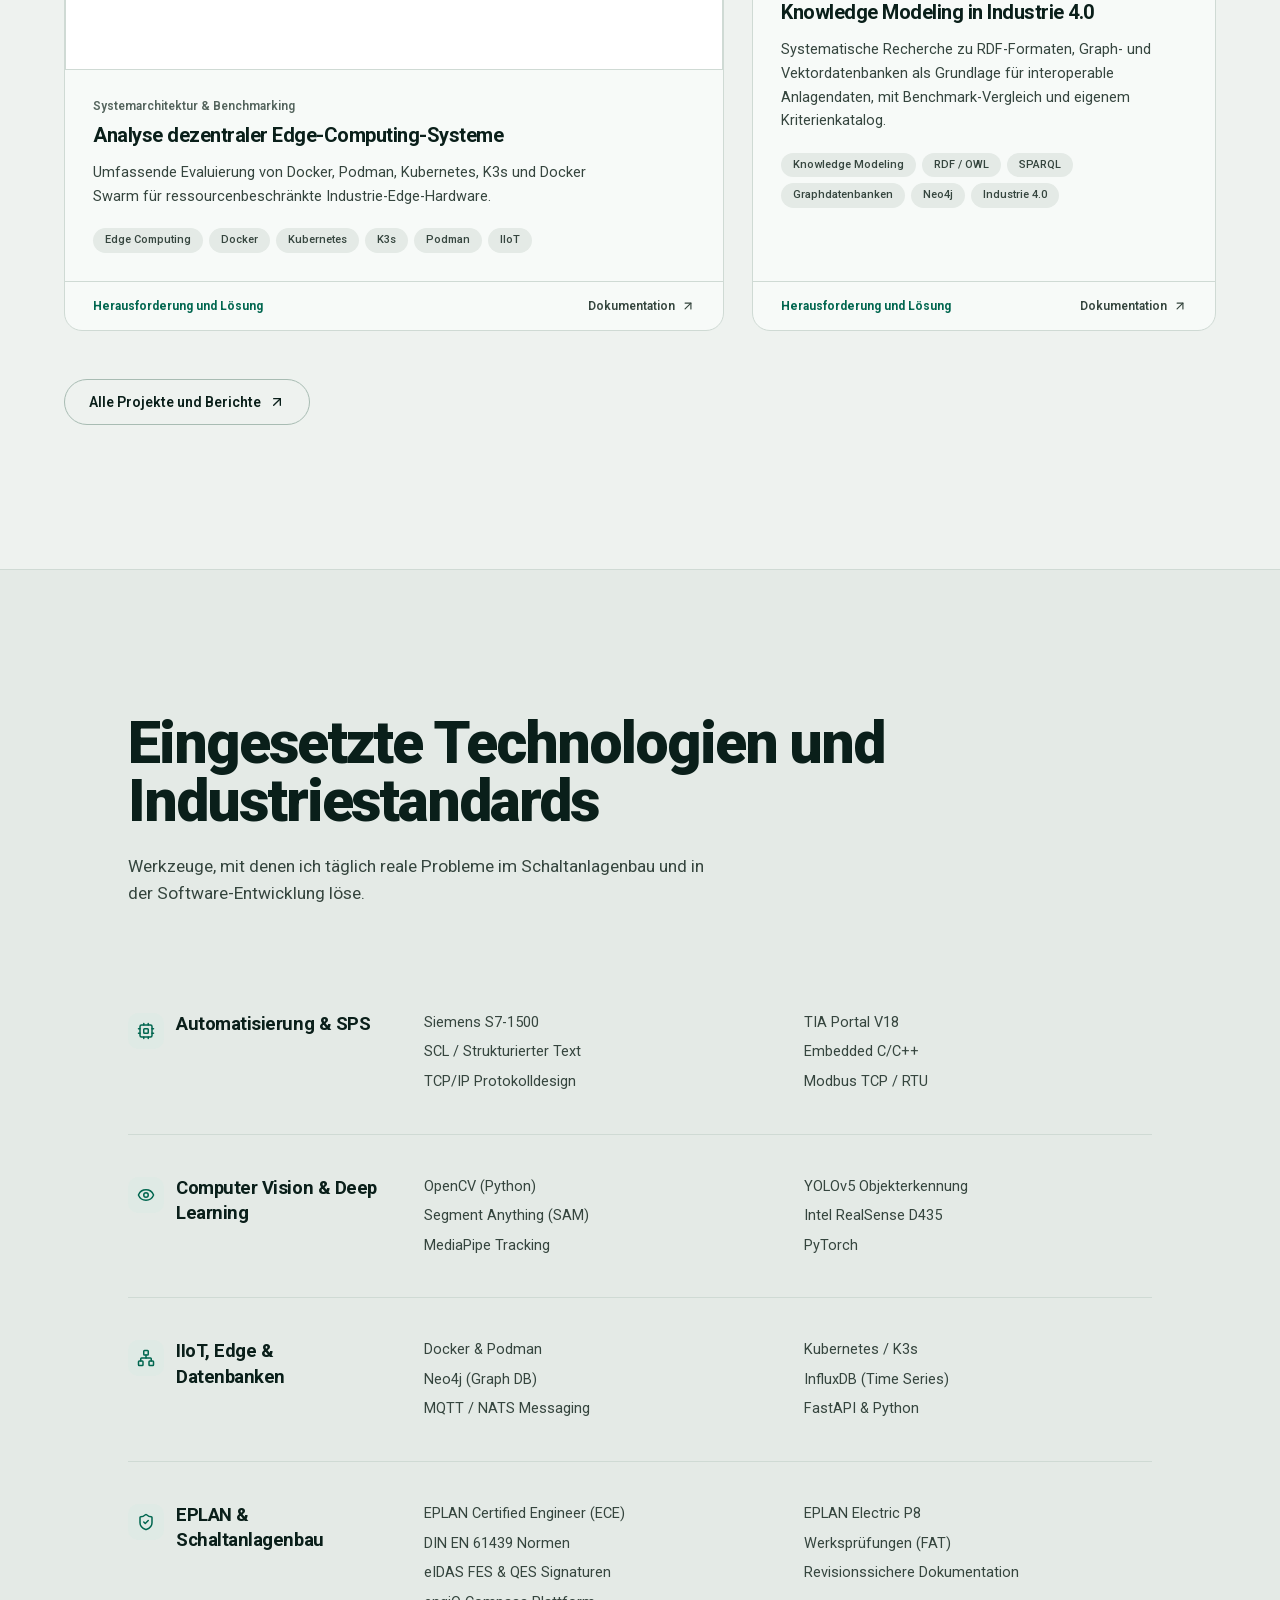
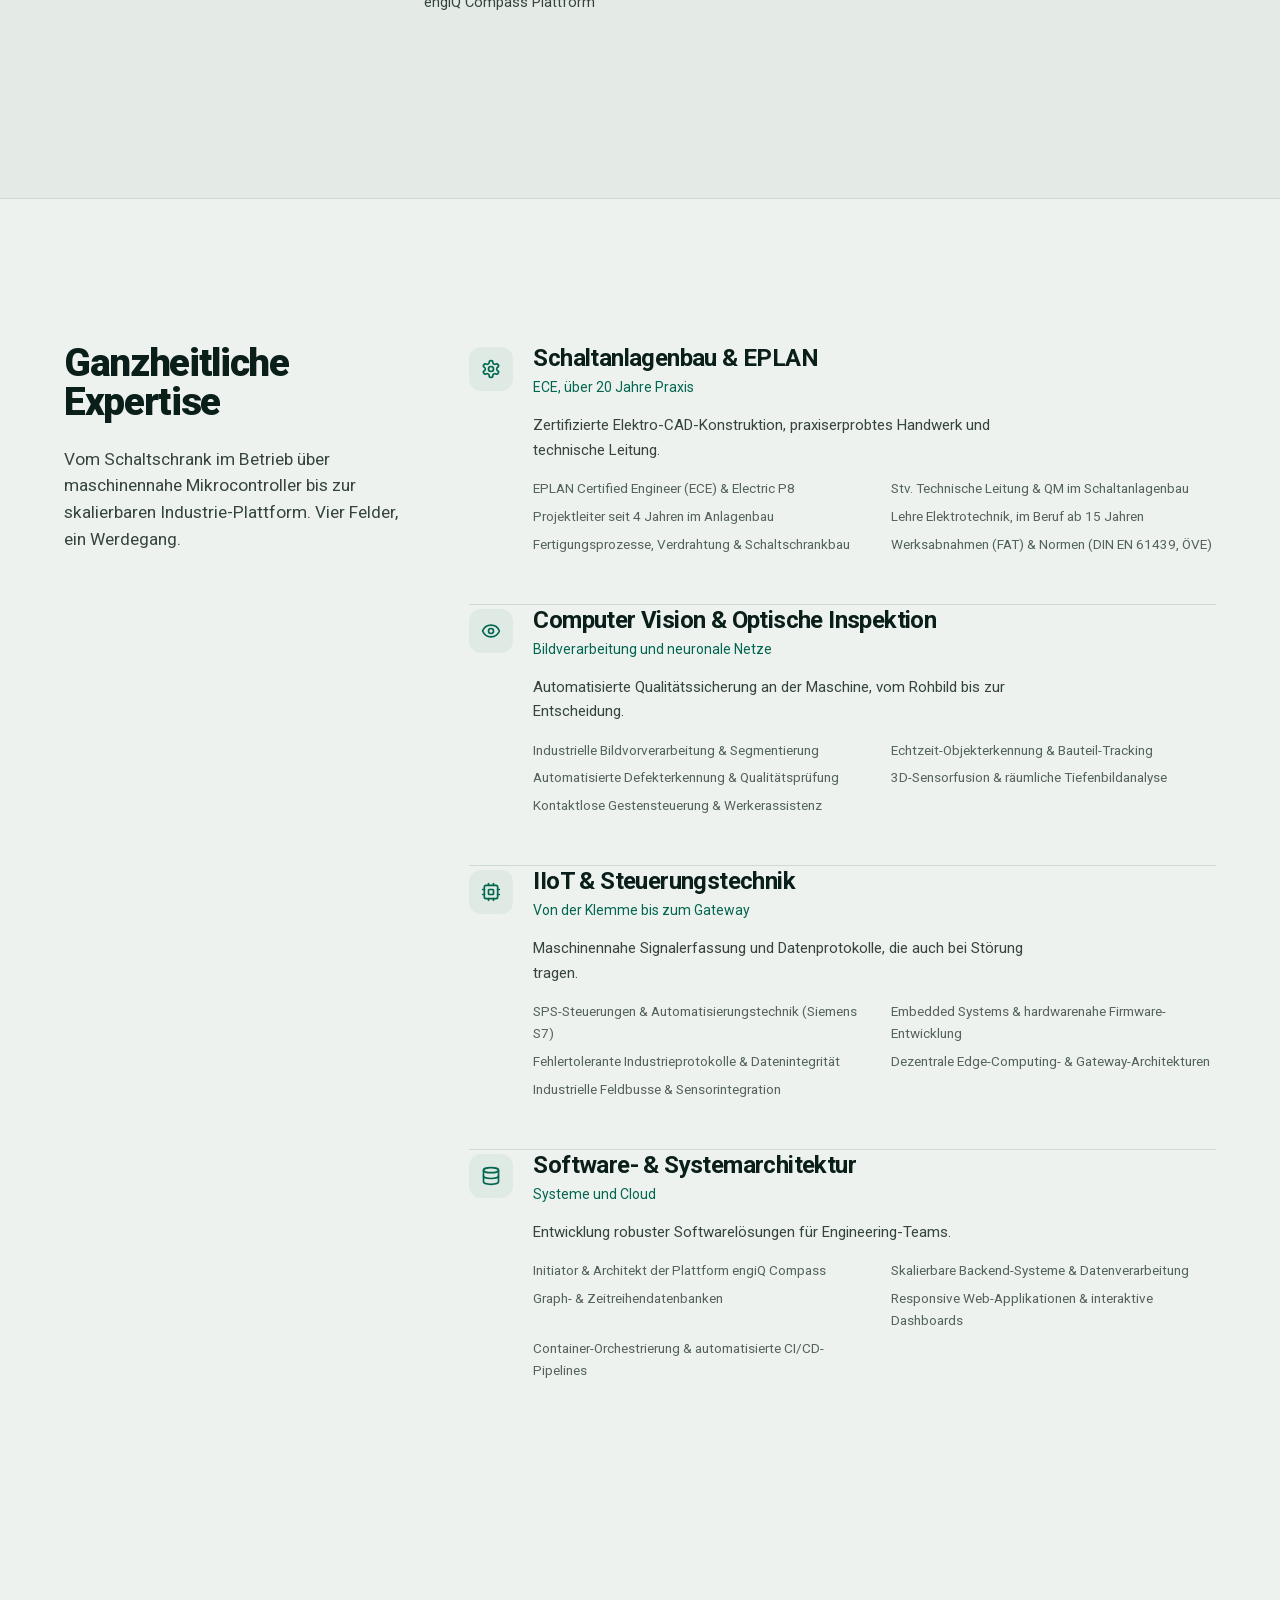
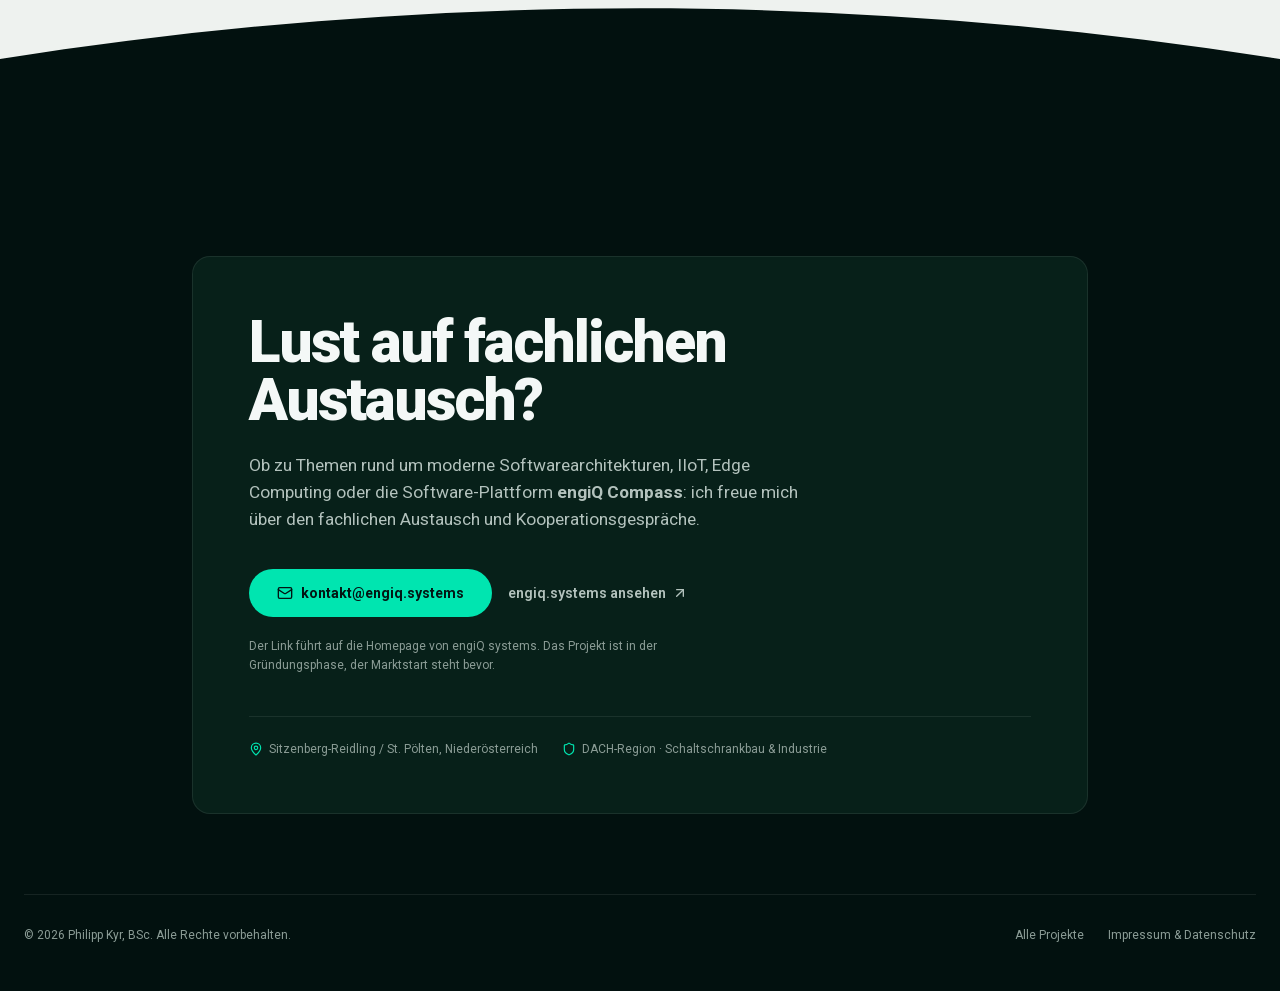
==== commit b3e0f2d5: "Einleitungszeile im Abschnitt Ueber mich Die bisherige Zeile definierte sich ueber eine Abgrenzung u" ====
--- a/index.html
+++ b/index.html
@@ -14,7 +14,7 @@
     <link rel="icon" type="image/png" sizes="32x32" href="./assets/favicon-32-C5qOZf_t.png">
     <link rel="icon" type="image/png" sizes="48x48" href="./assets/favicon-48-J4A-742u.png">
     <link rel="apple-touch-icon" href="./assets/apple-touch-icon-Bj-SyM_g.png">
-  <script type="module" crossorigin src="./assets/index-9AN_qnB5.js"></script>
+  <script type="module" crossorigin src="./assets/index-Dcl8o84v.js"></script>
   <link rel="stylesheet" crossorigin href="./assets/index-C1Fc-CyH.css">
 </head>
   <body class="bg-[#02110f] text-slate-100 antialiased selection:bg-[#00e5b0] selection:text-[#021811]">
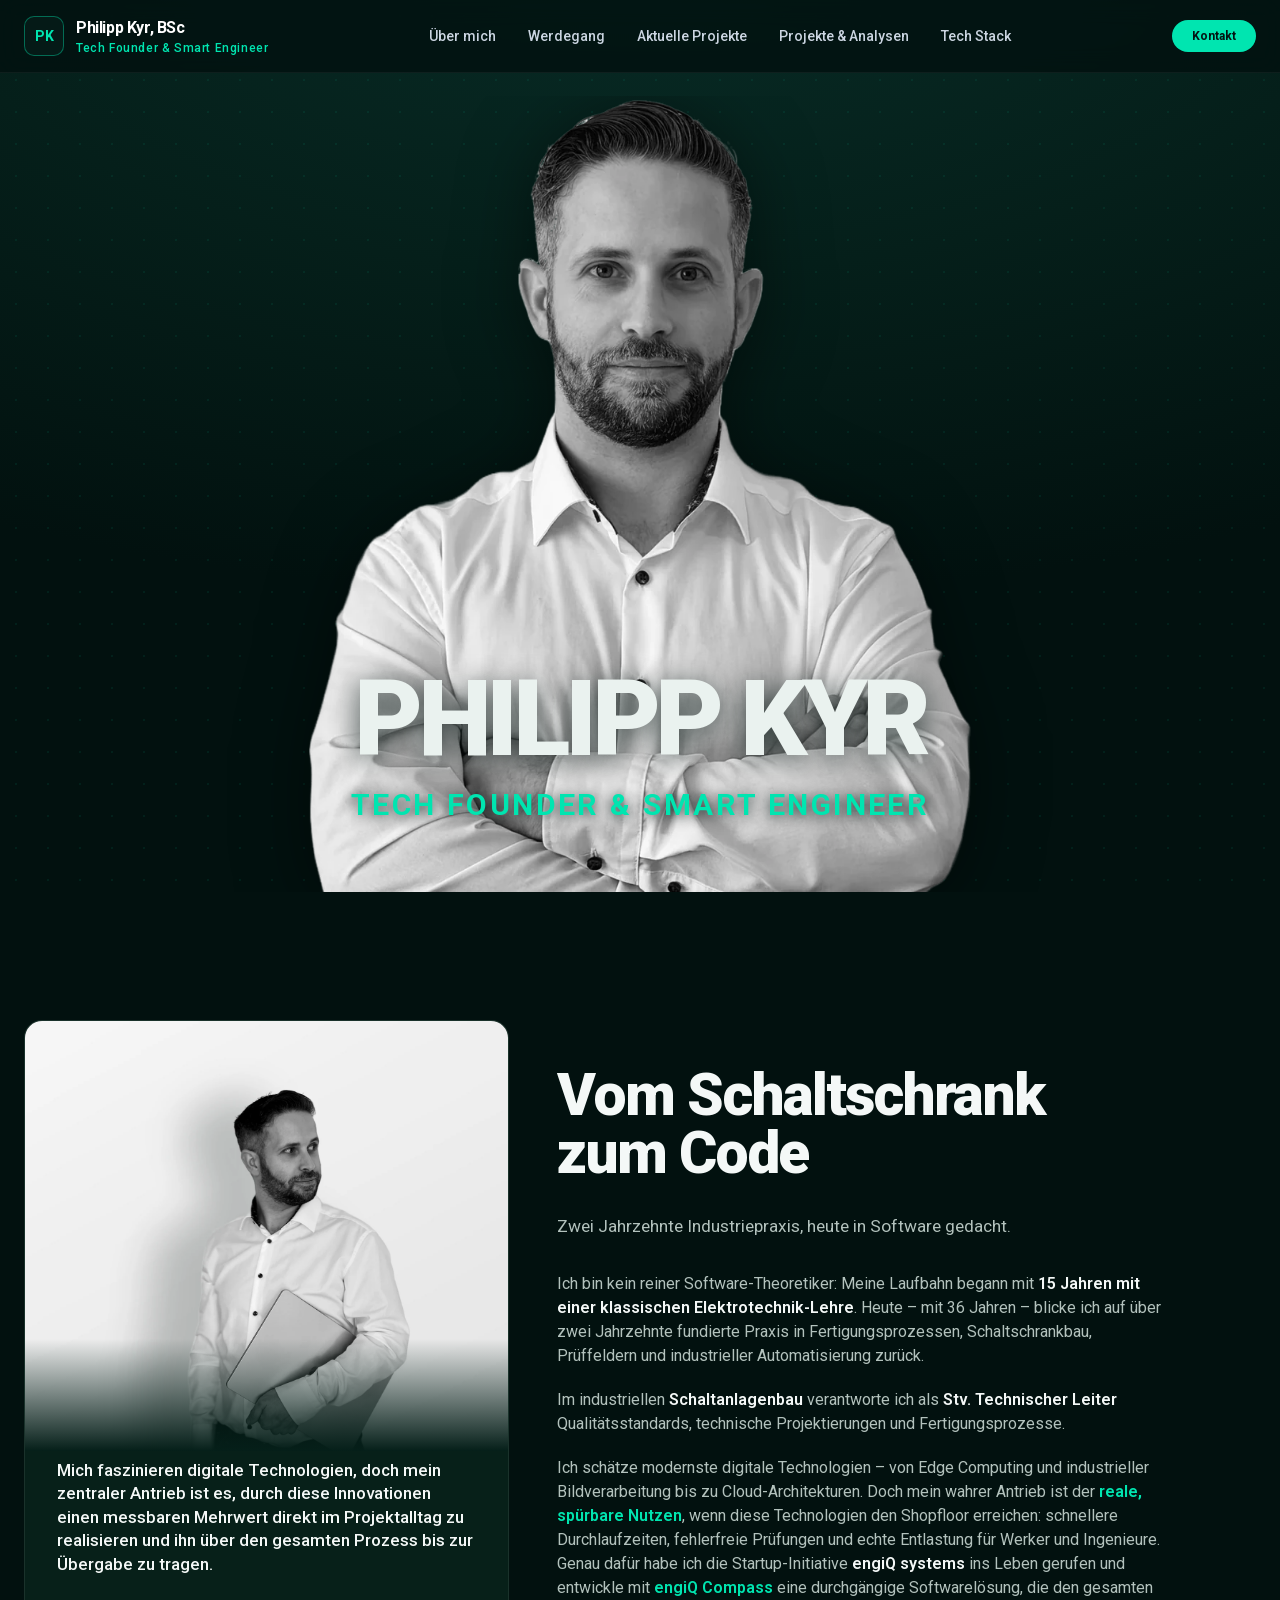
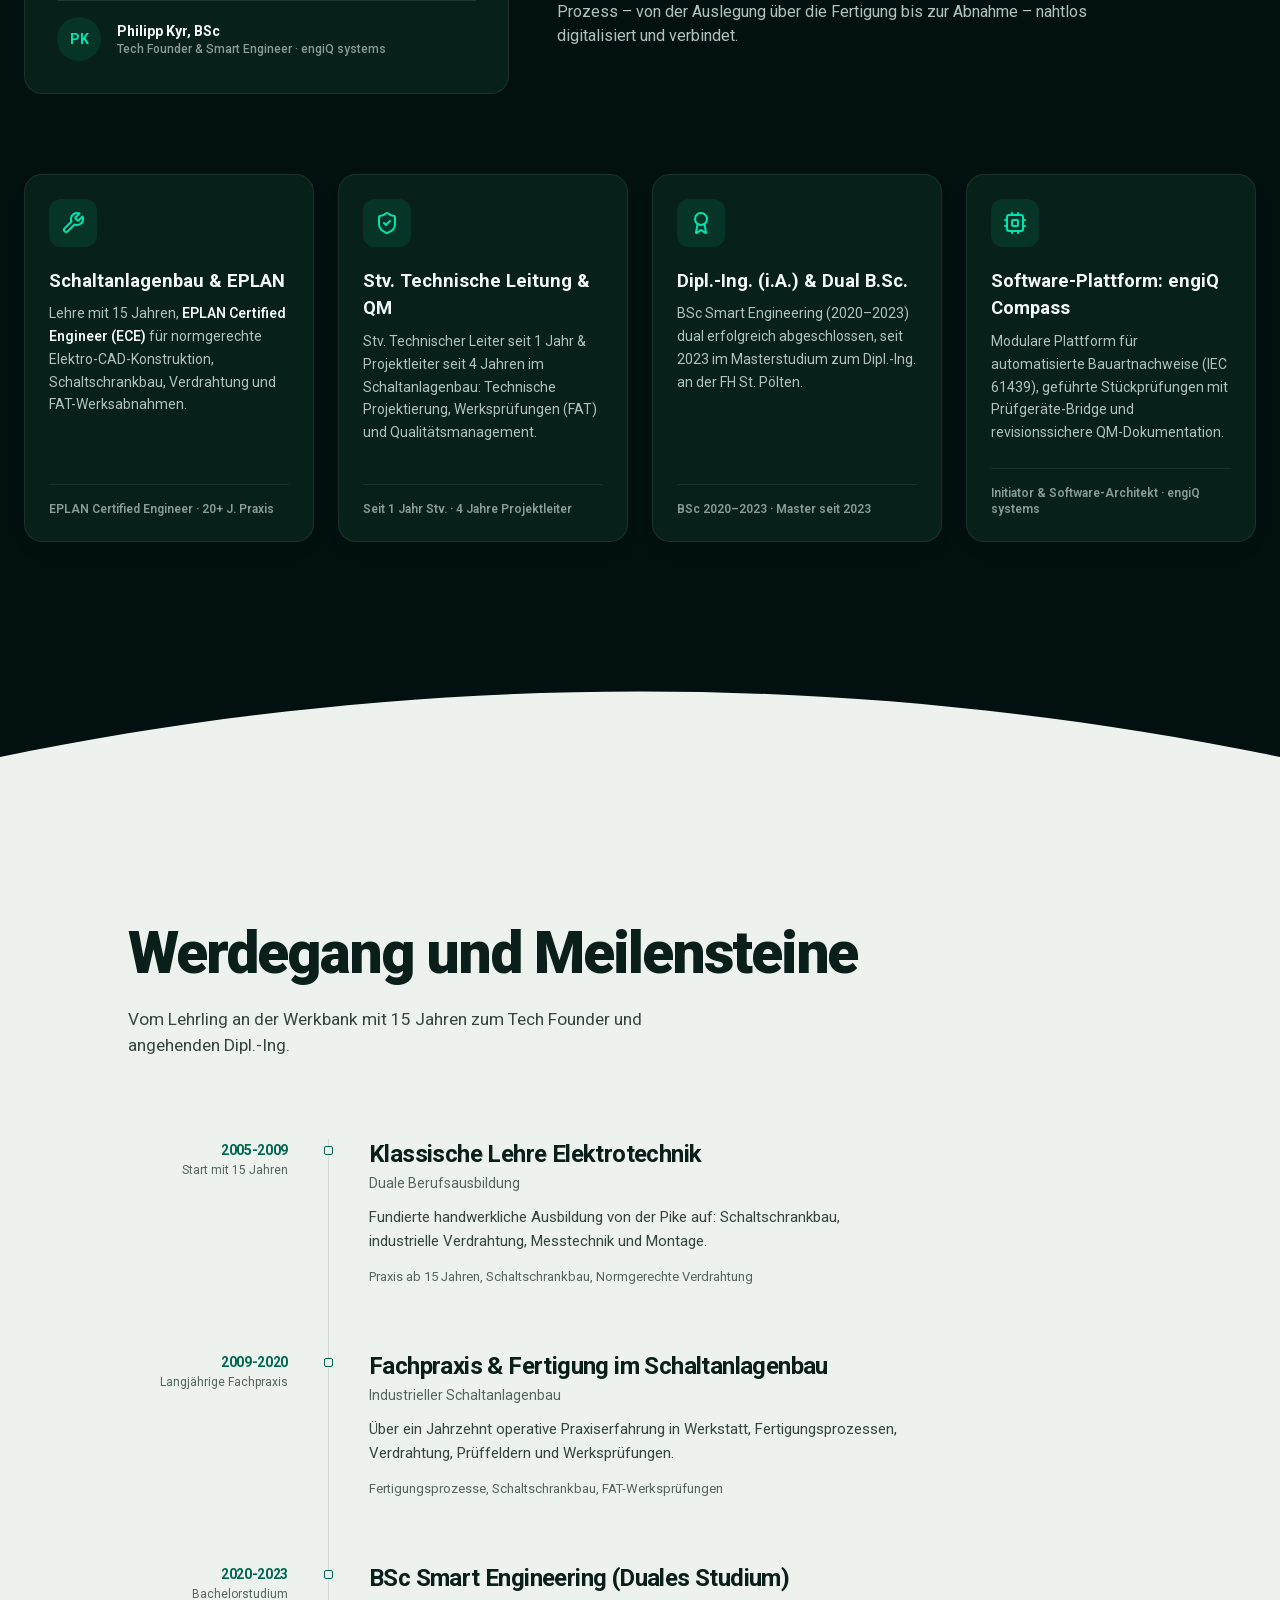
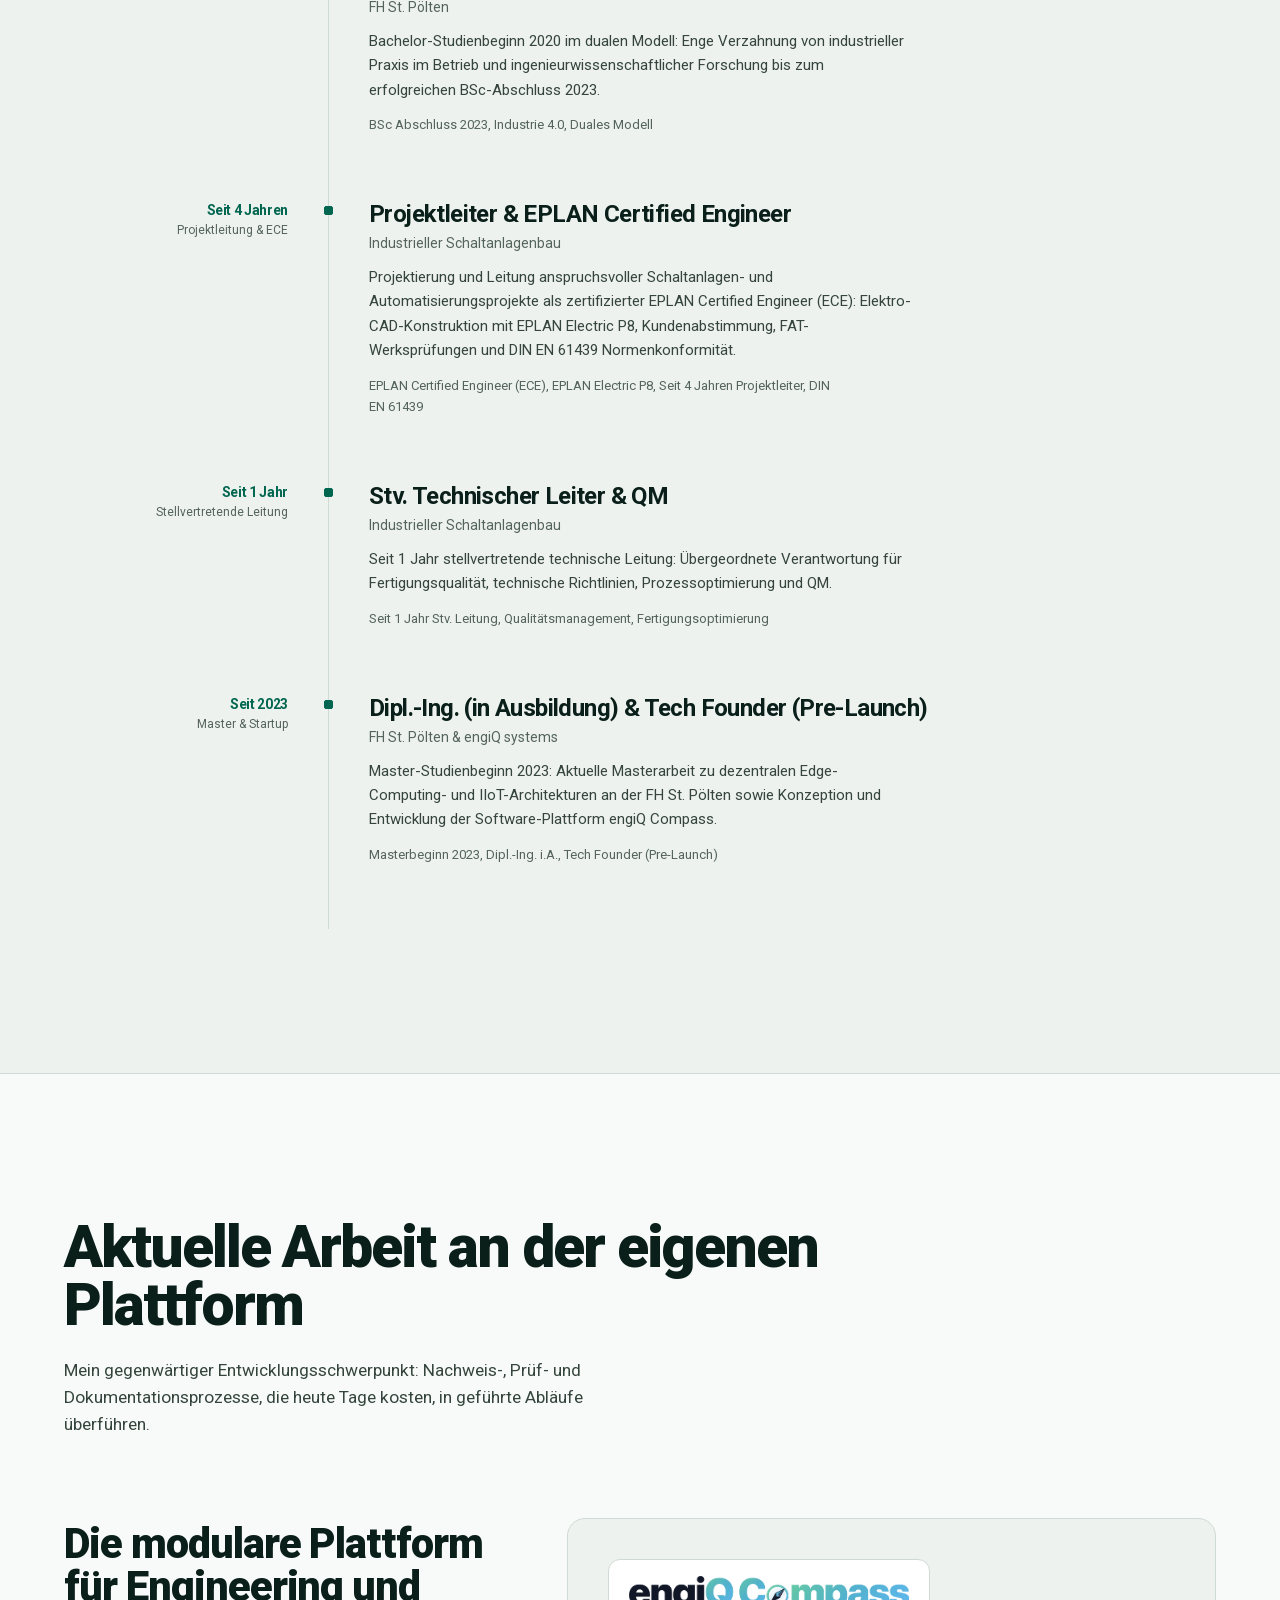
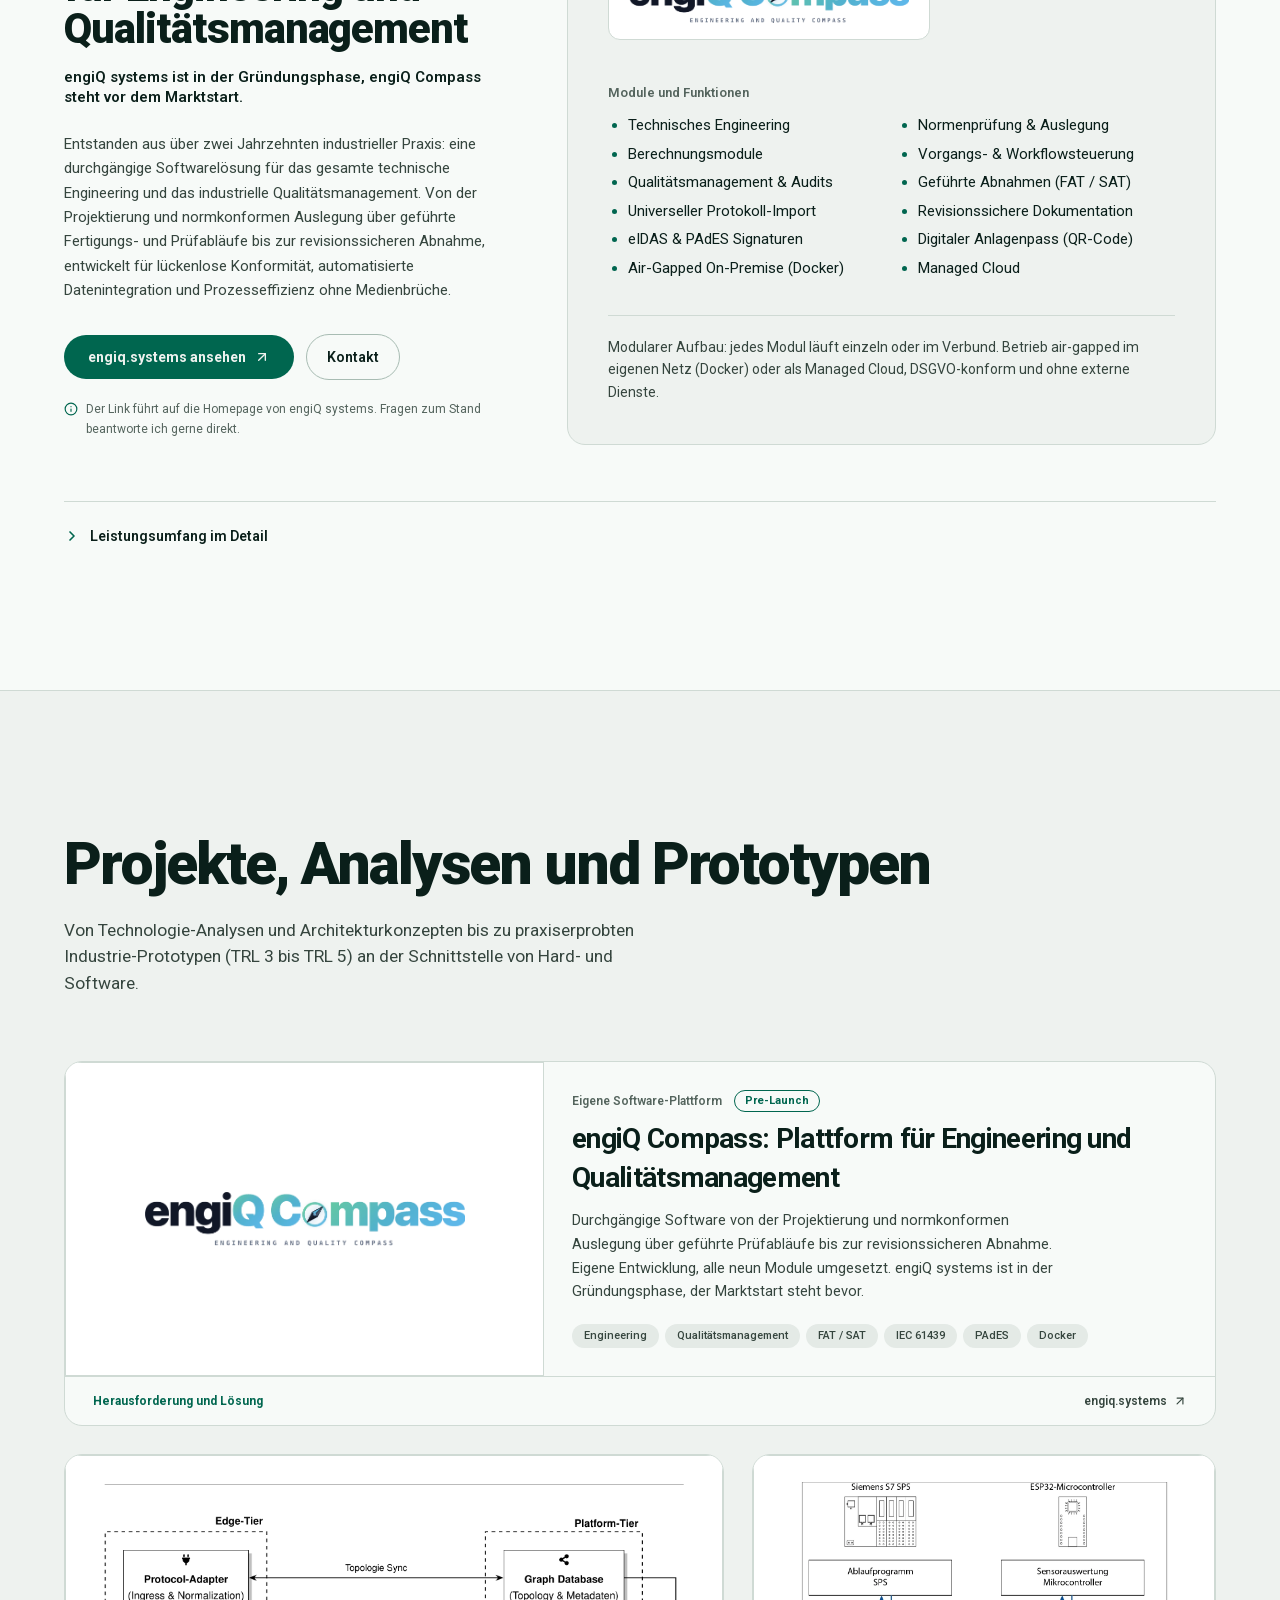
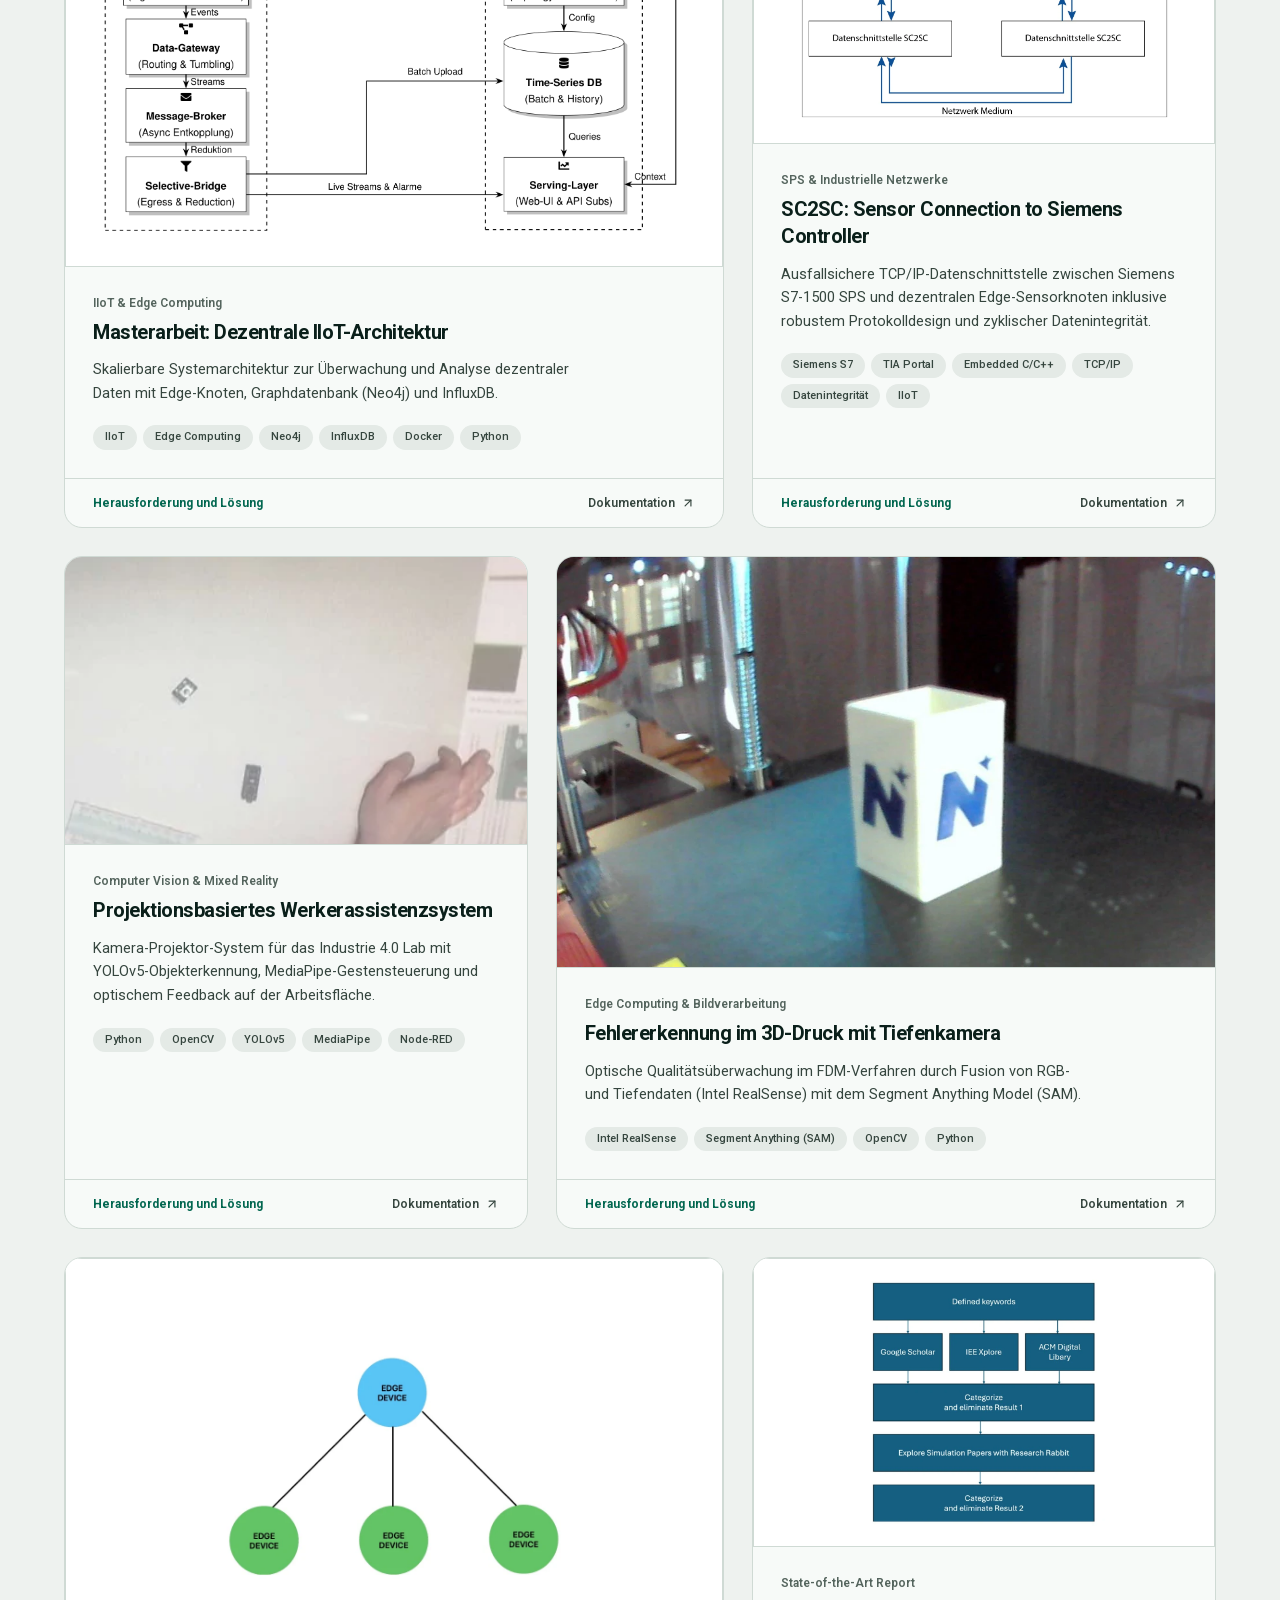
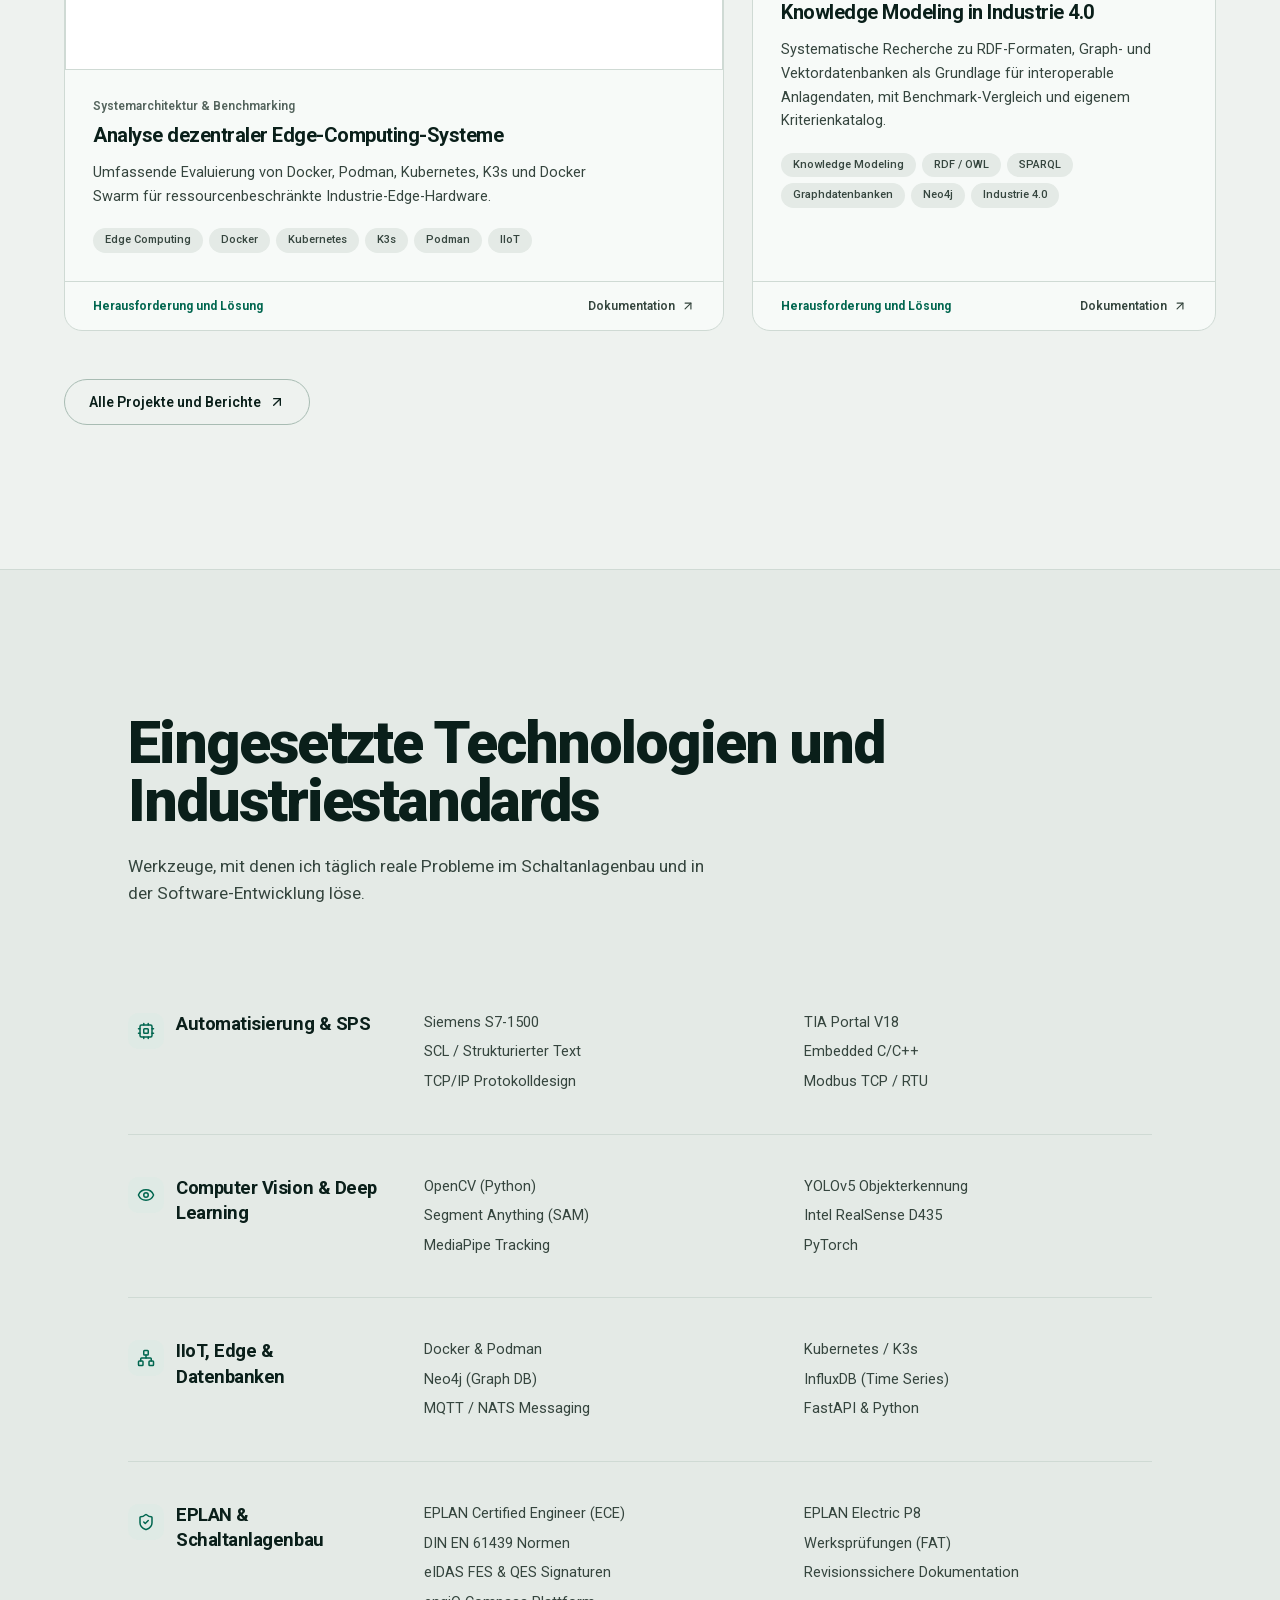
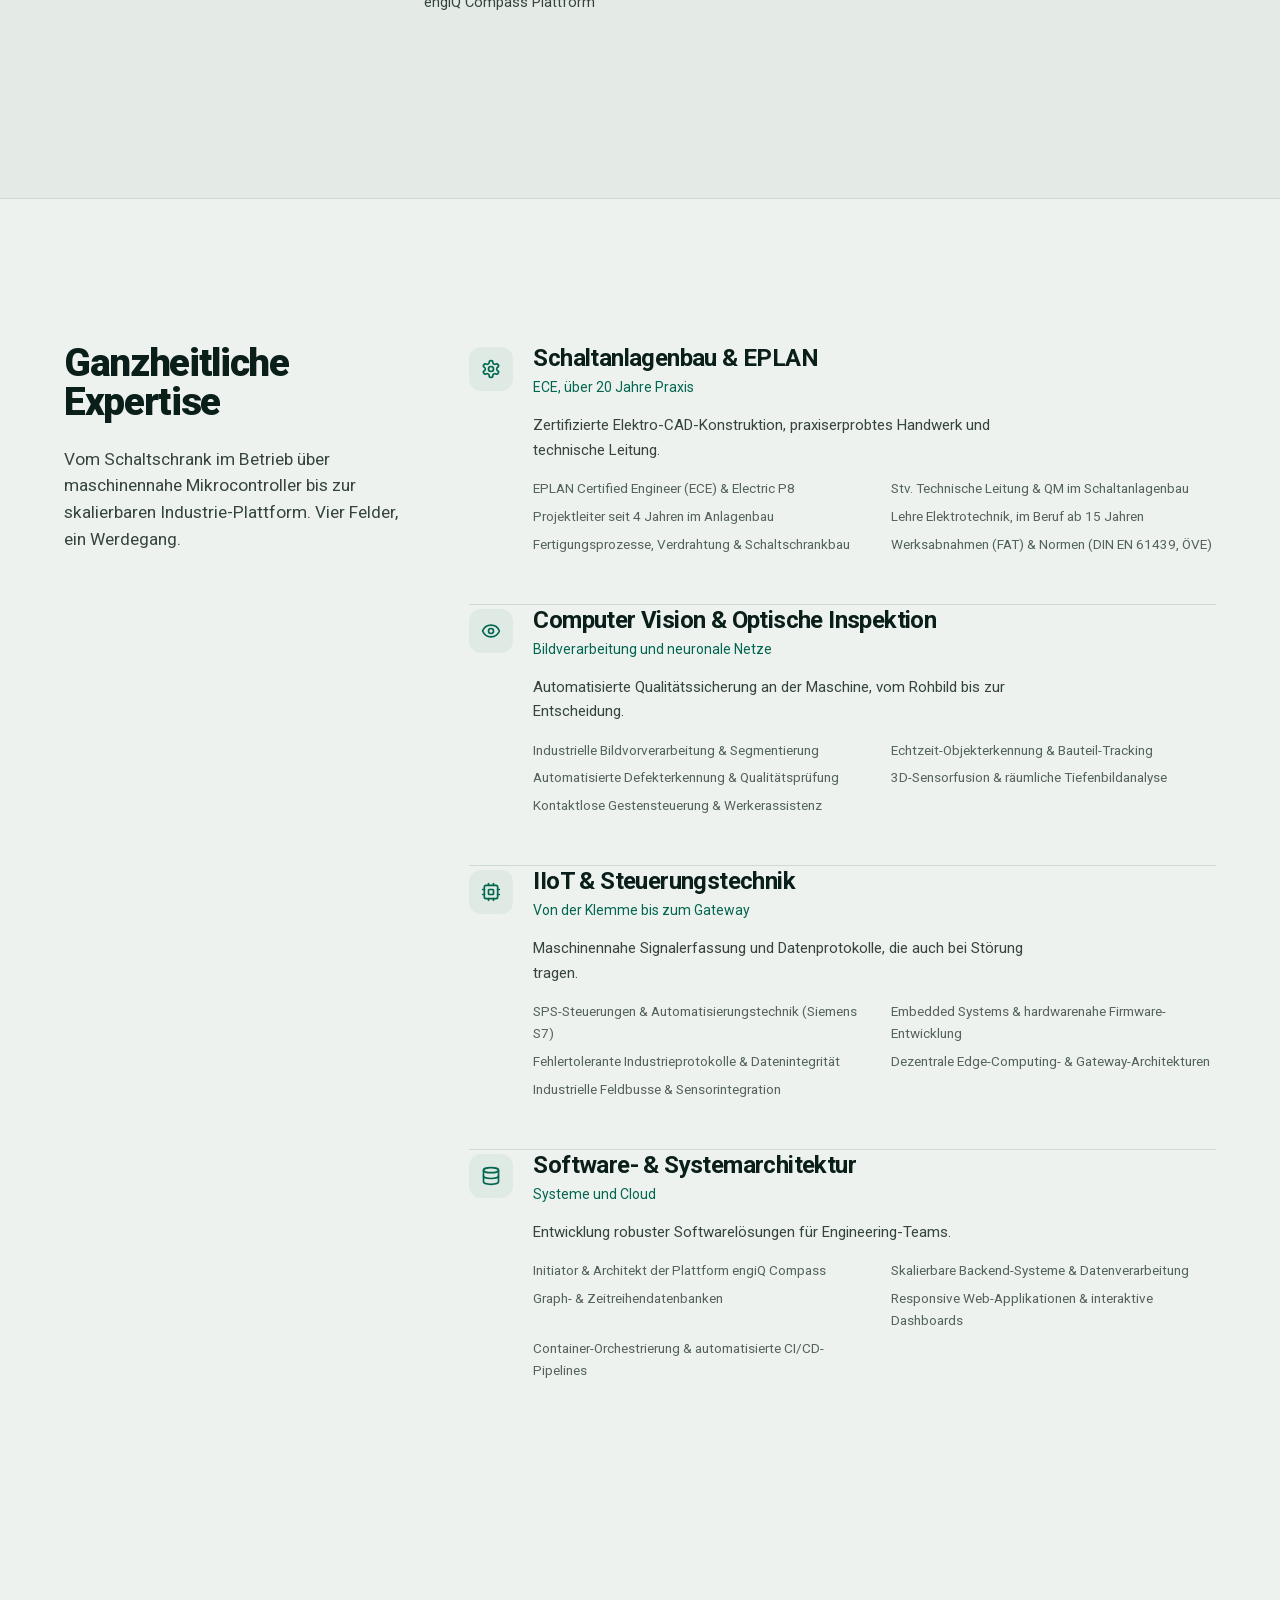
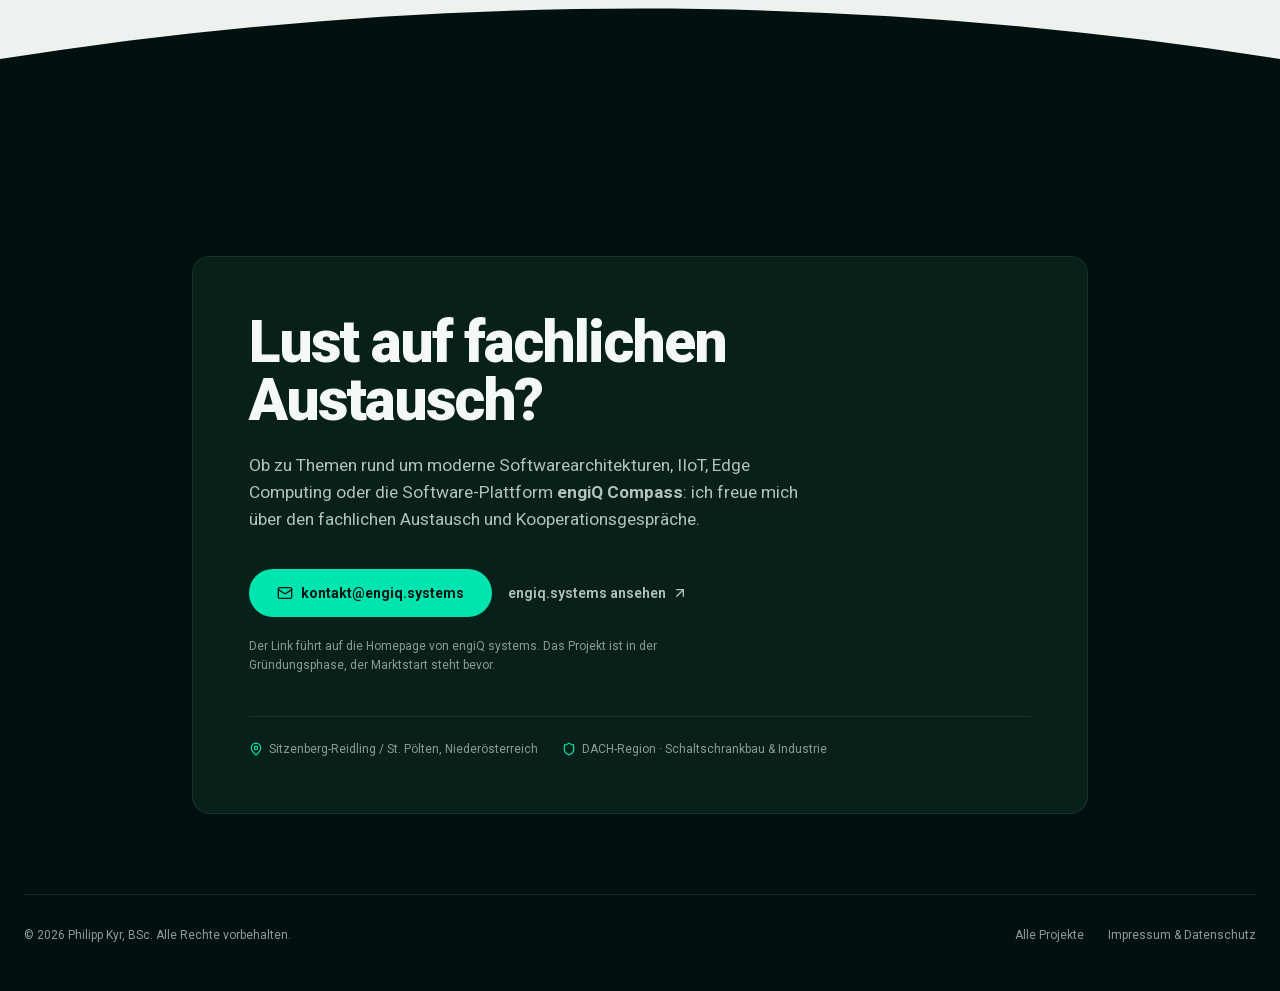
==== commit a62fbc24: "Einleitungszeile mit Punkt abschliessen" ====
--- a/index.html
+++ b/index.html
@@ -14,7 +14,7 @@
     <link rel="icon" type="image/png" sizes="32x32" href="./assets/favicon-32-C5qOZf_t.png">
     <link rel="icon" type="image/png" sizes="48x48" href="./assets/favicon-48-J4A-742u.png">
     <link rel="apple-touch-icon" href="./assets/apple-touch-icon-Bj-SyM_g.png">
-  <script type="module" crossorigin src="./assets/index-Dcl8o84v.js"></script>
+  <script type="module" crossorigin src="./assets/index-BX8CFbwP.js"></script>
   <link rel="stylesheet" crossorigin href="./assets/index-C1Fc-CyH.css">
 </head>
   <body class="bg-[#02110f] text-slate-100 antialiased selection:bg-[#00e5b0] selection:text-[#021811]">
